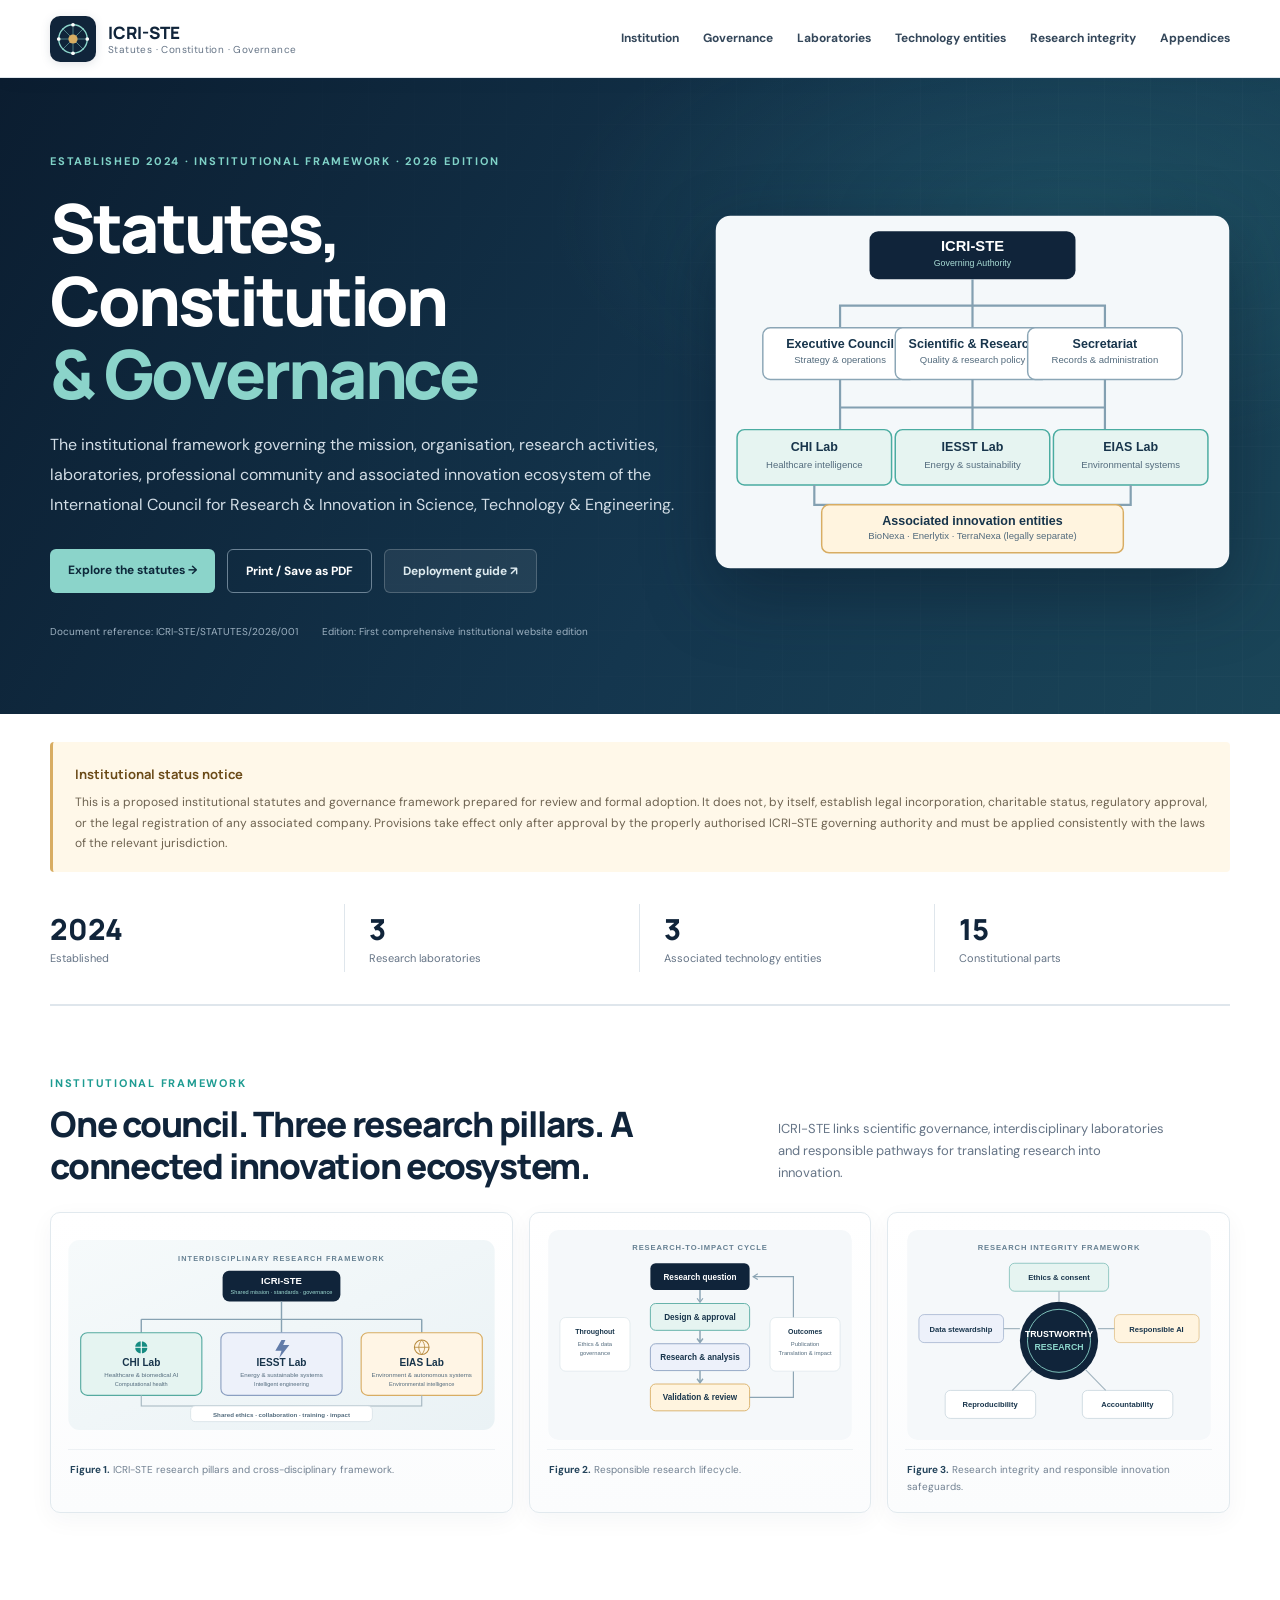
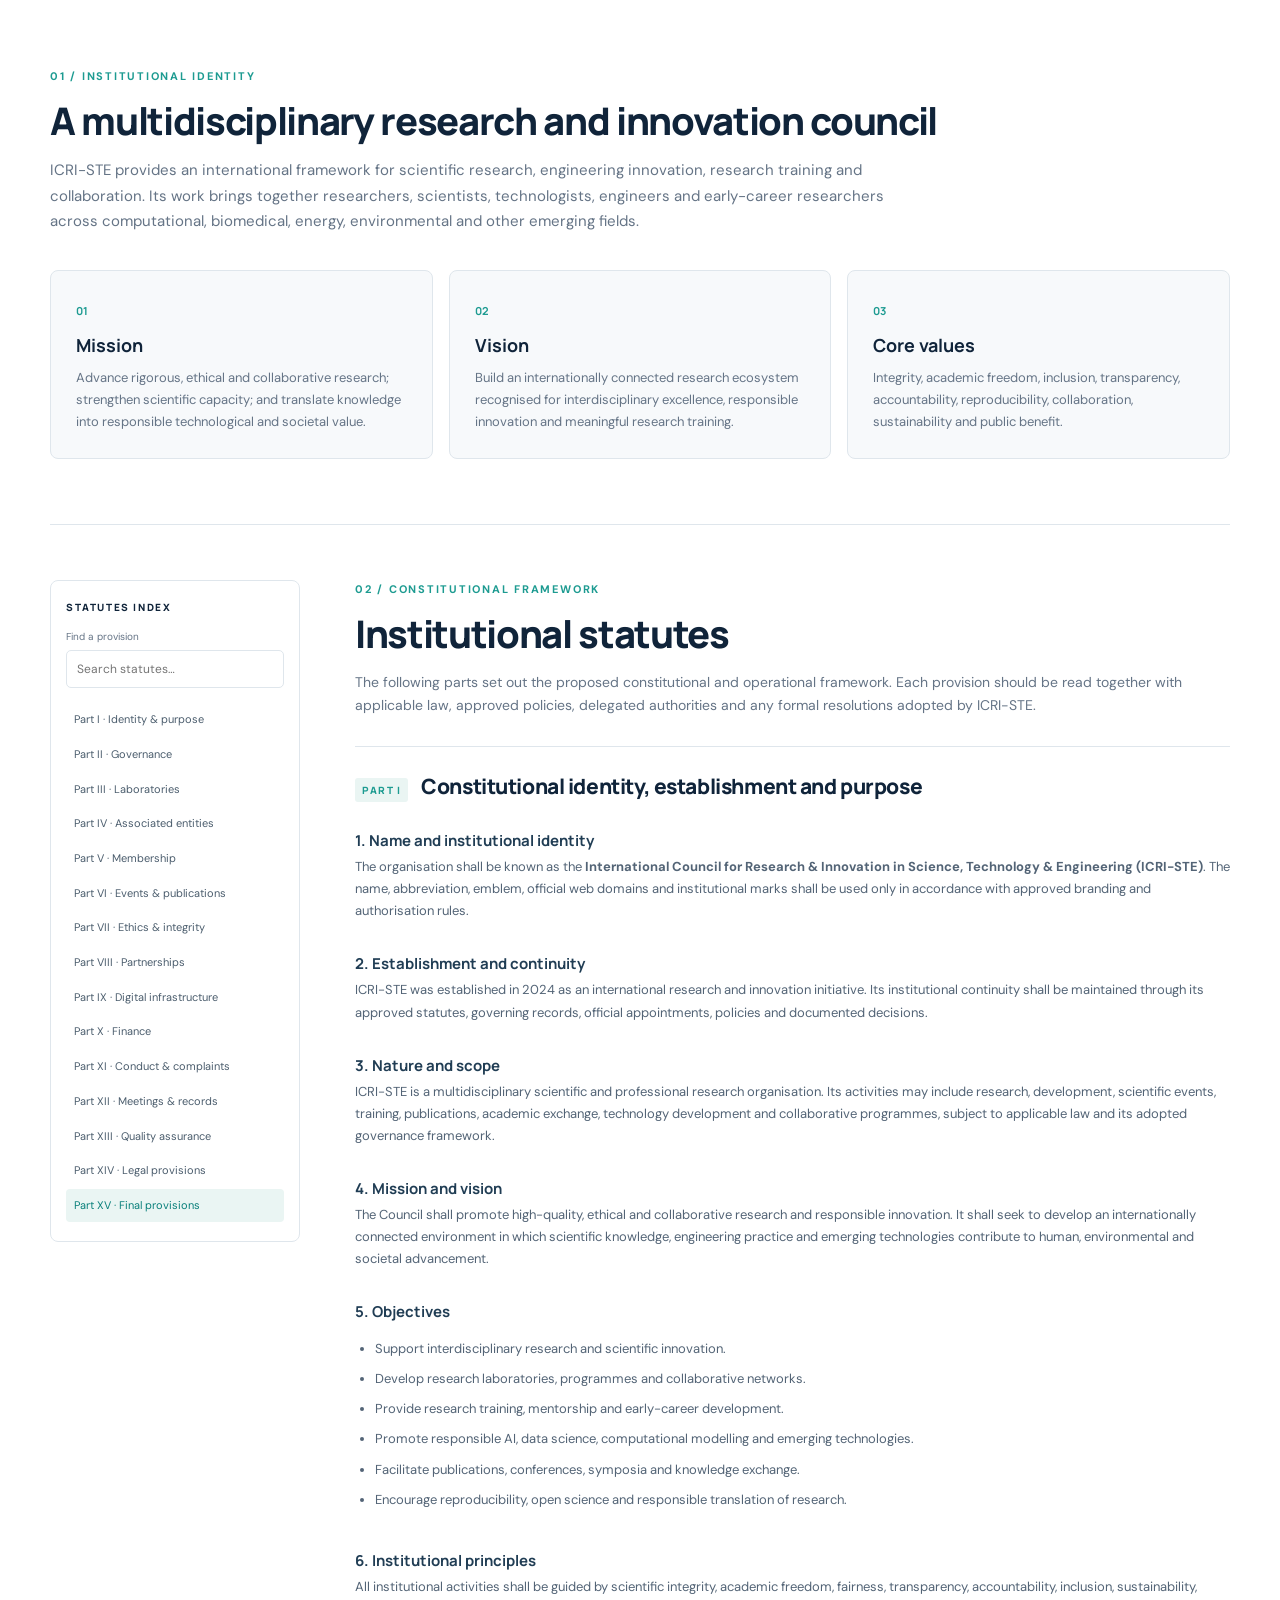
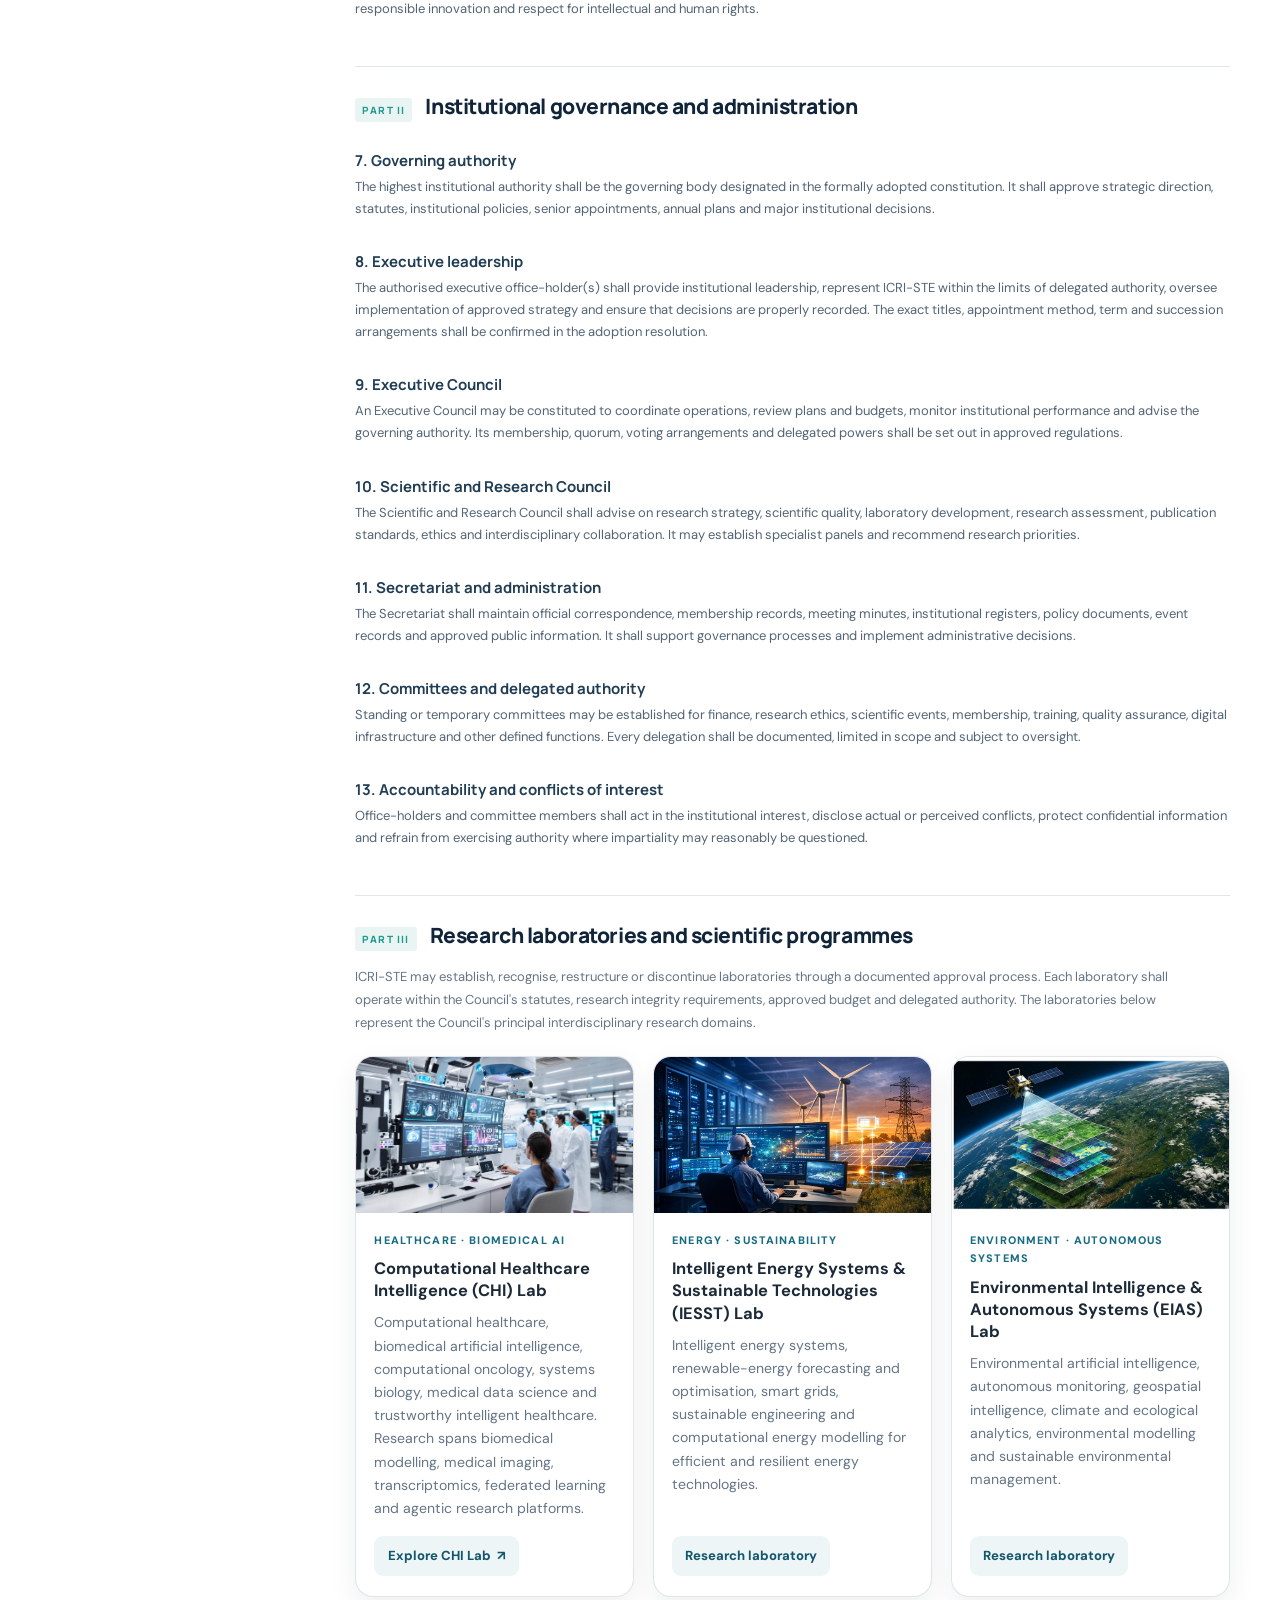
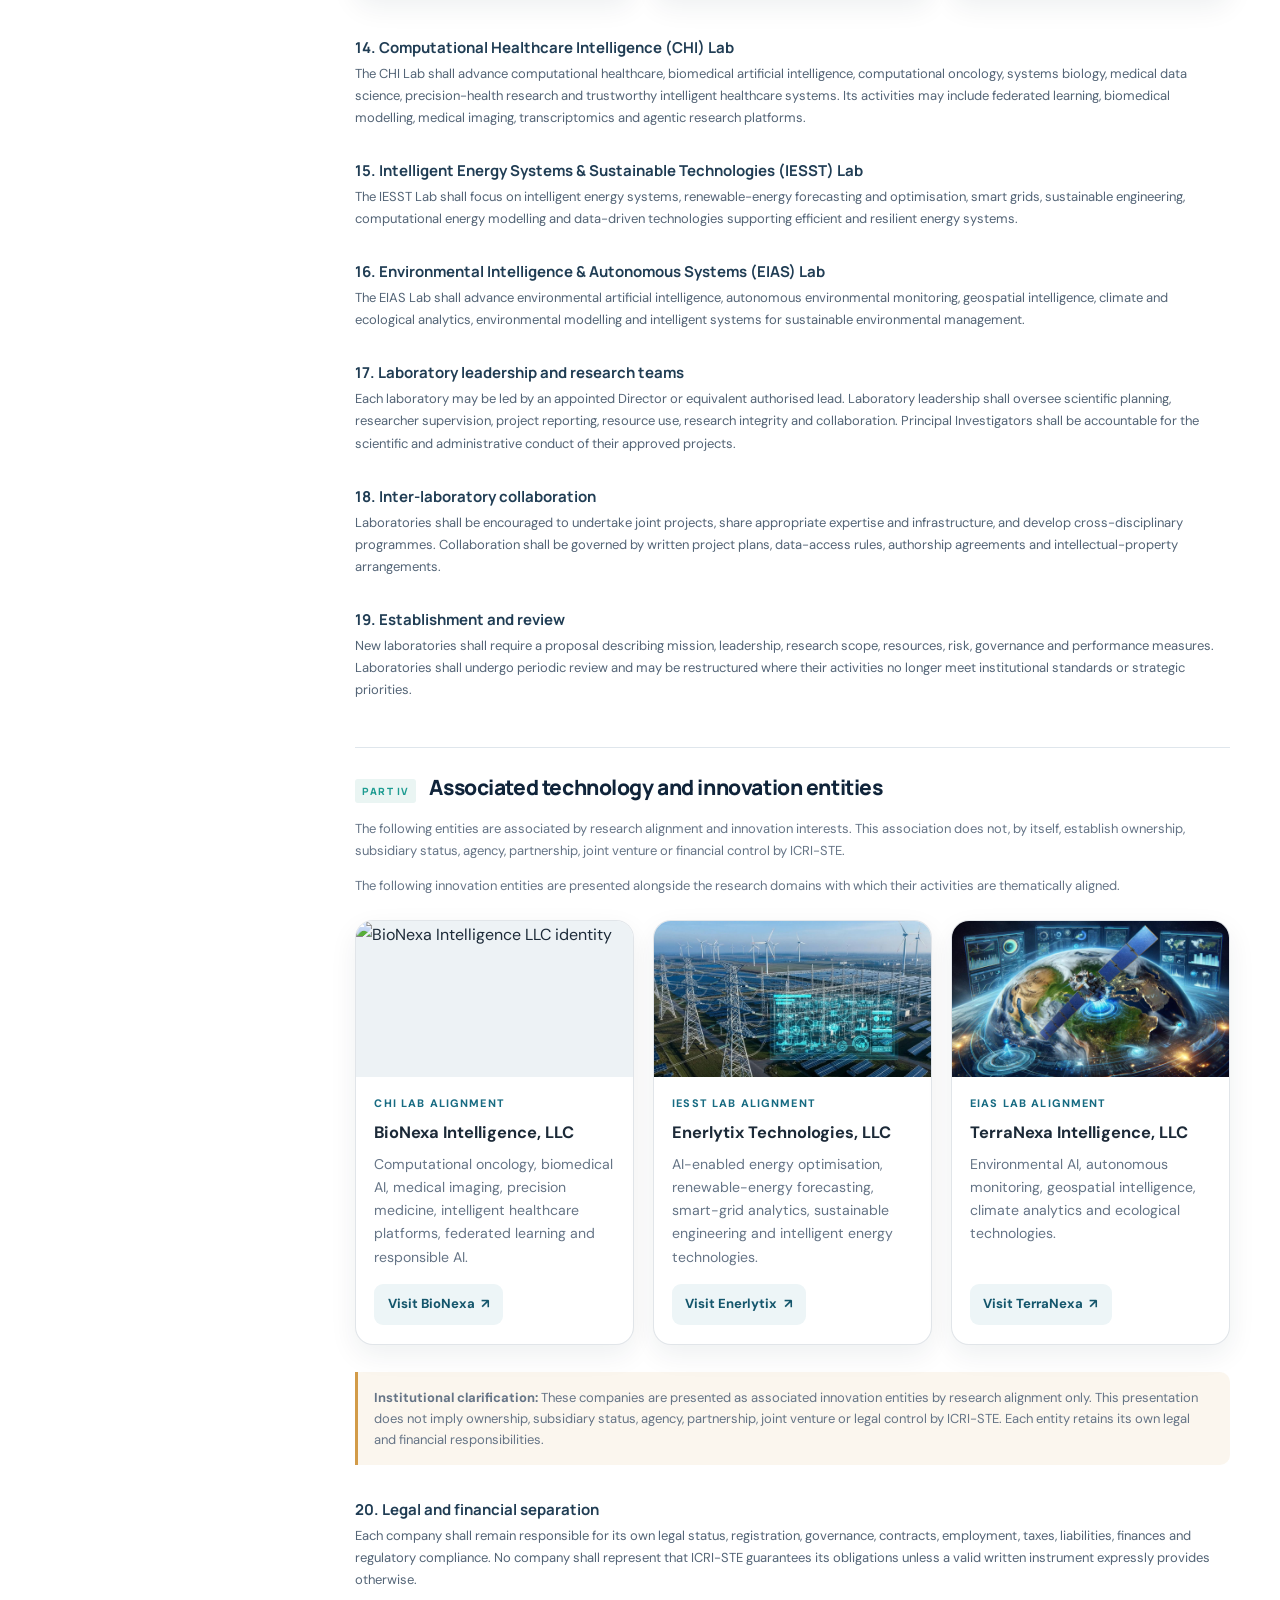
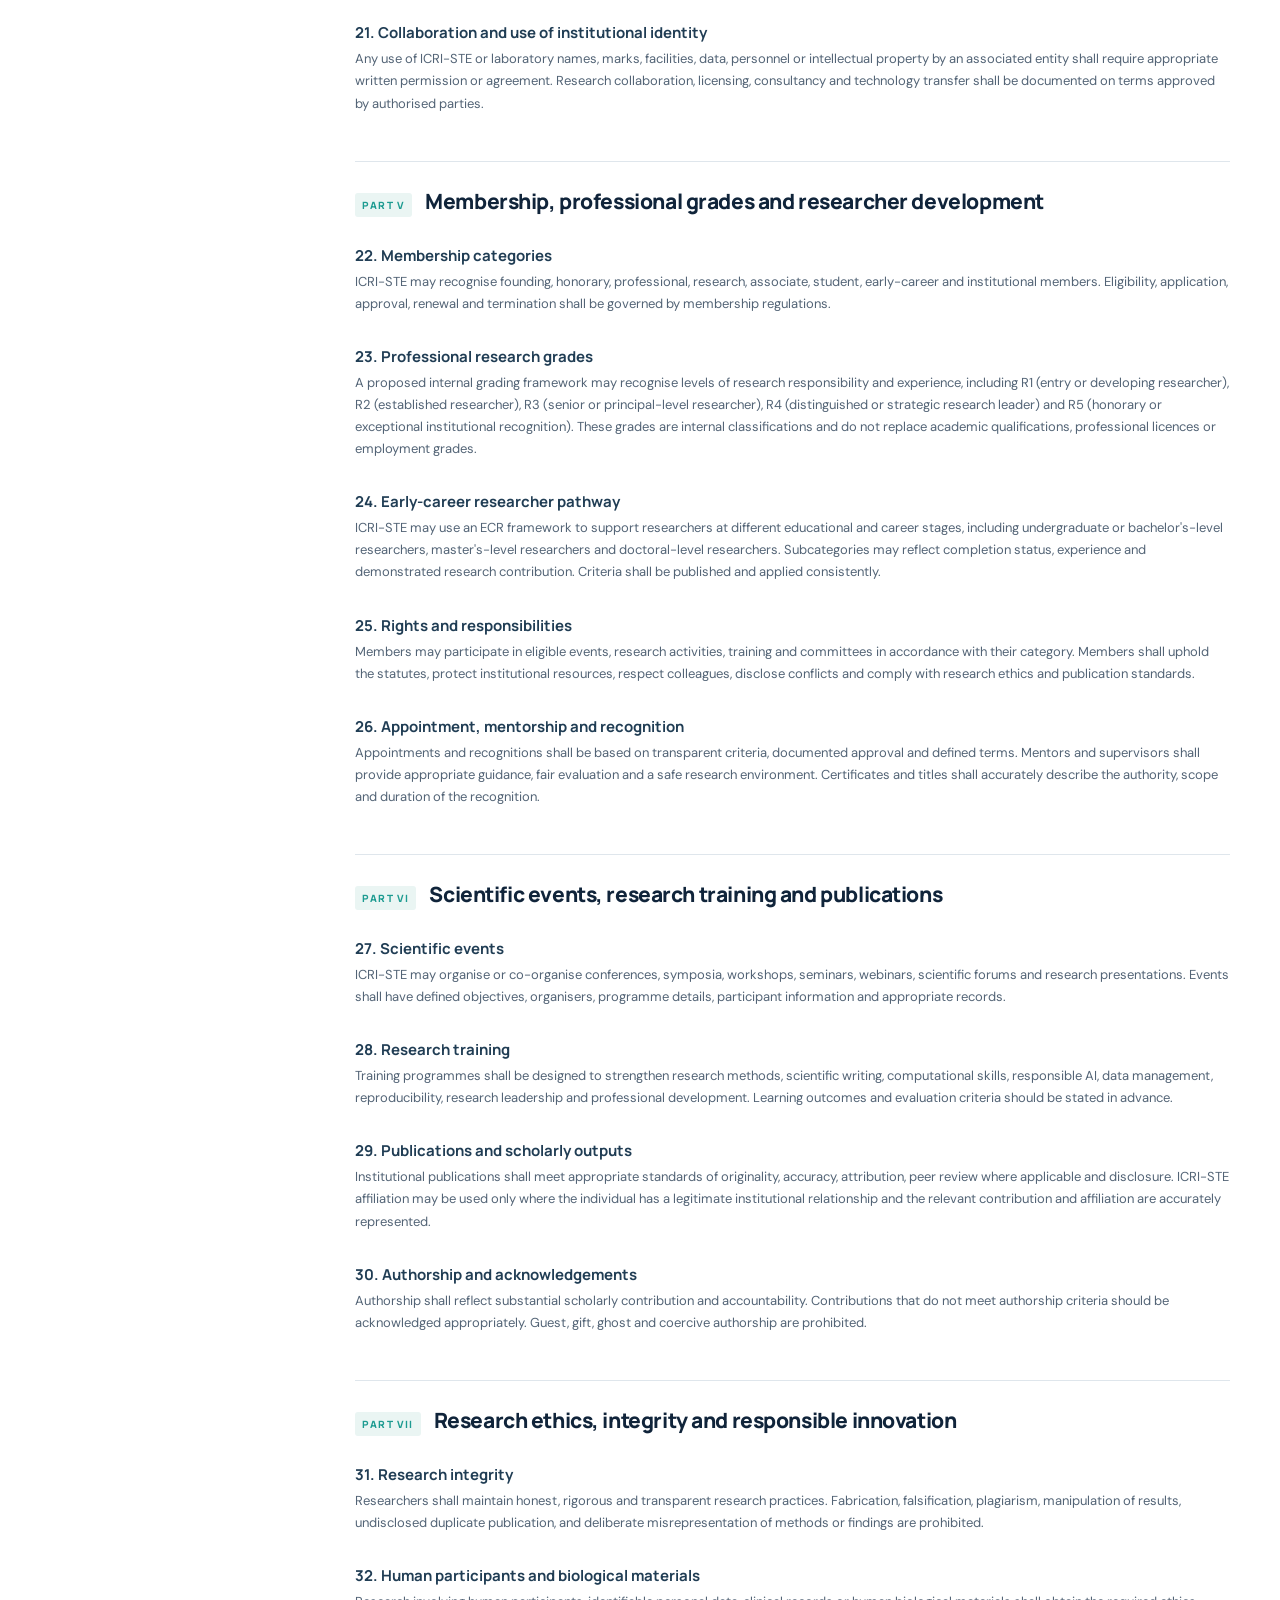
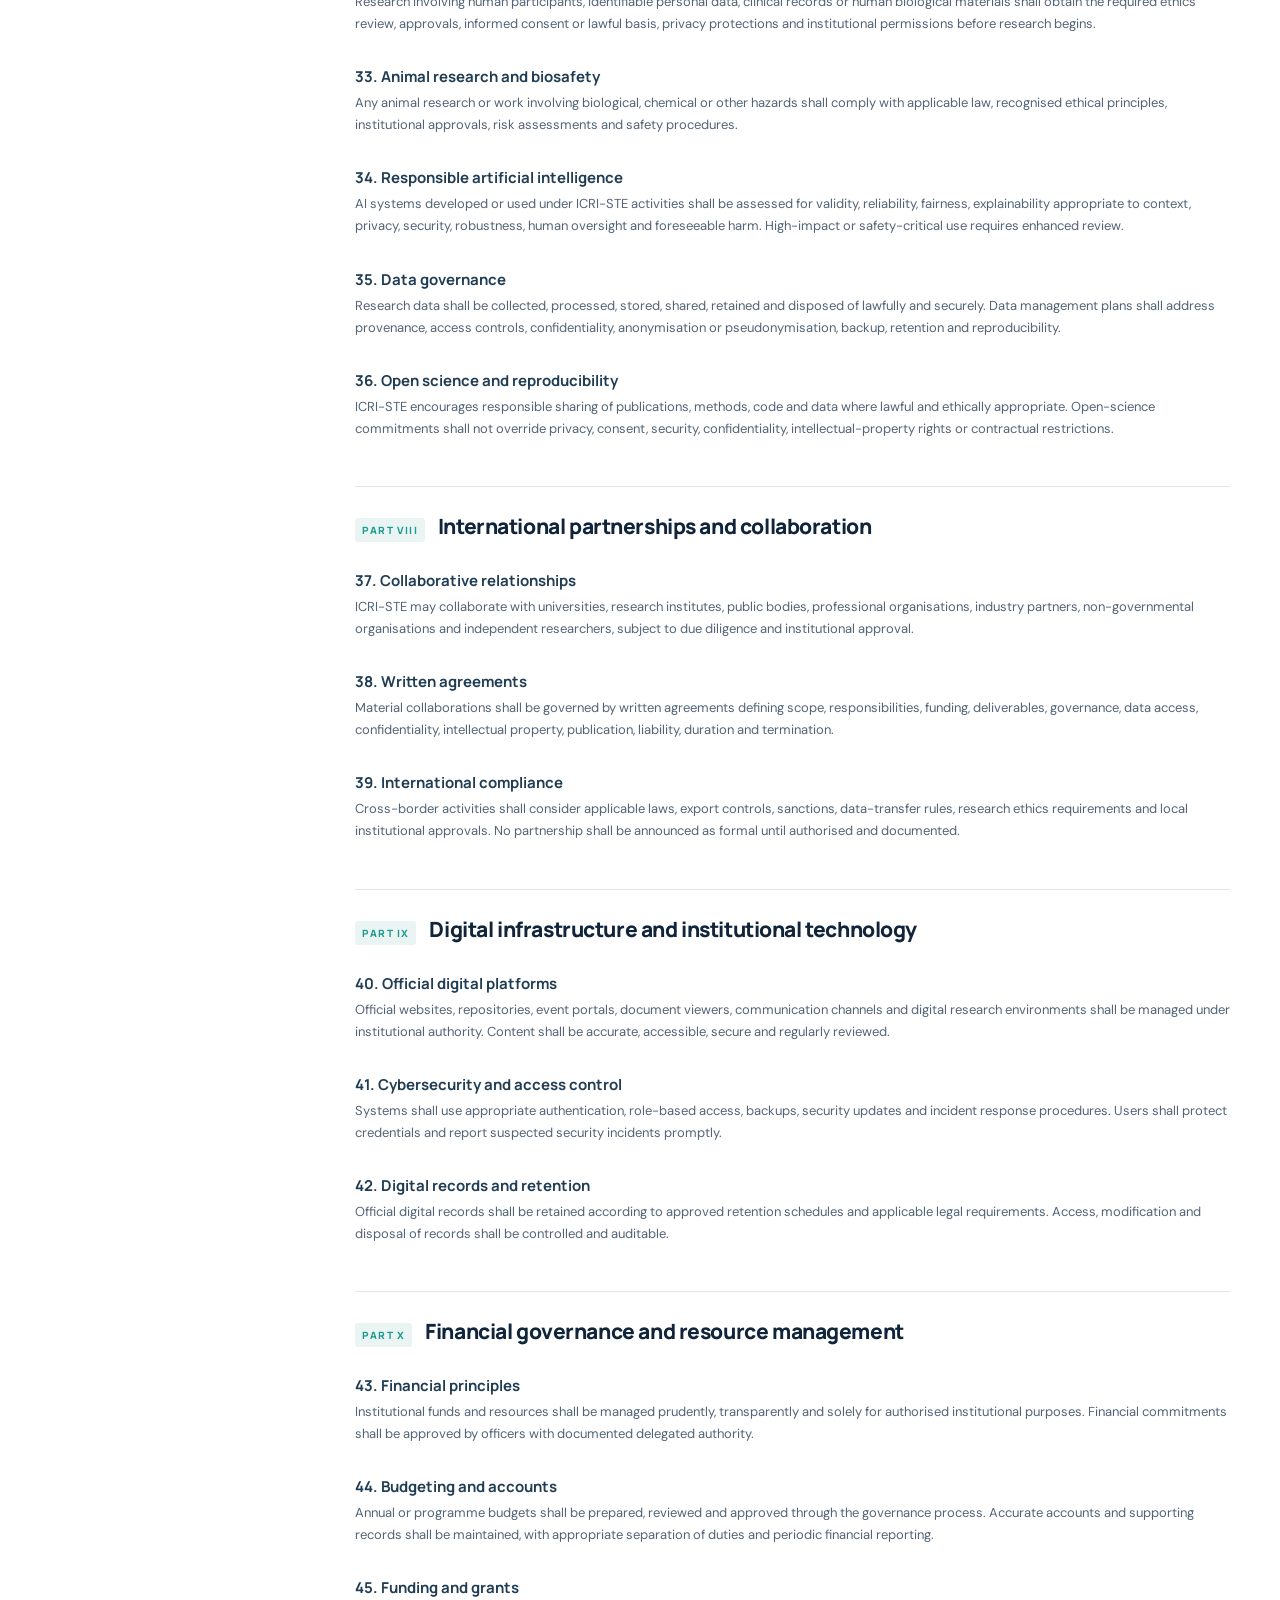
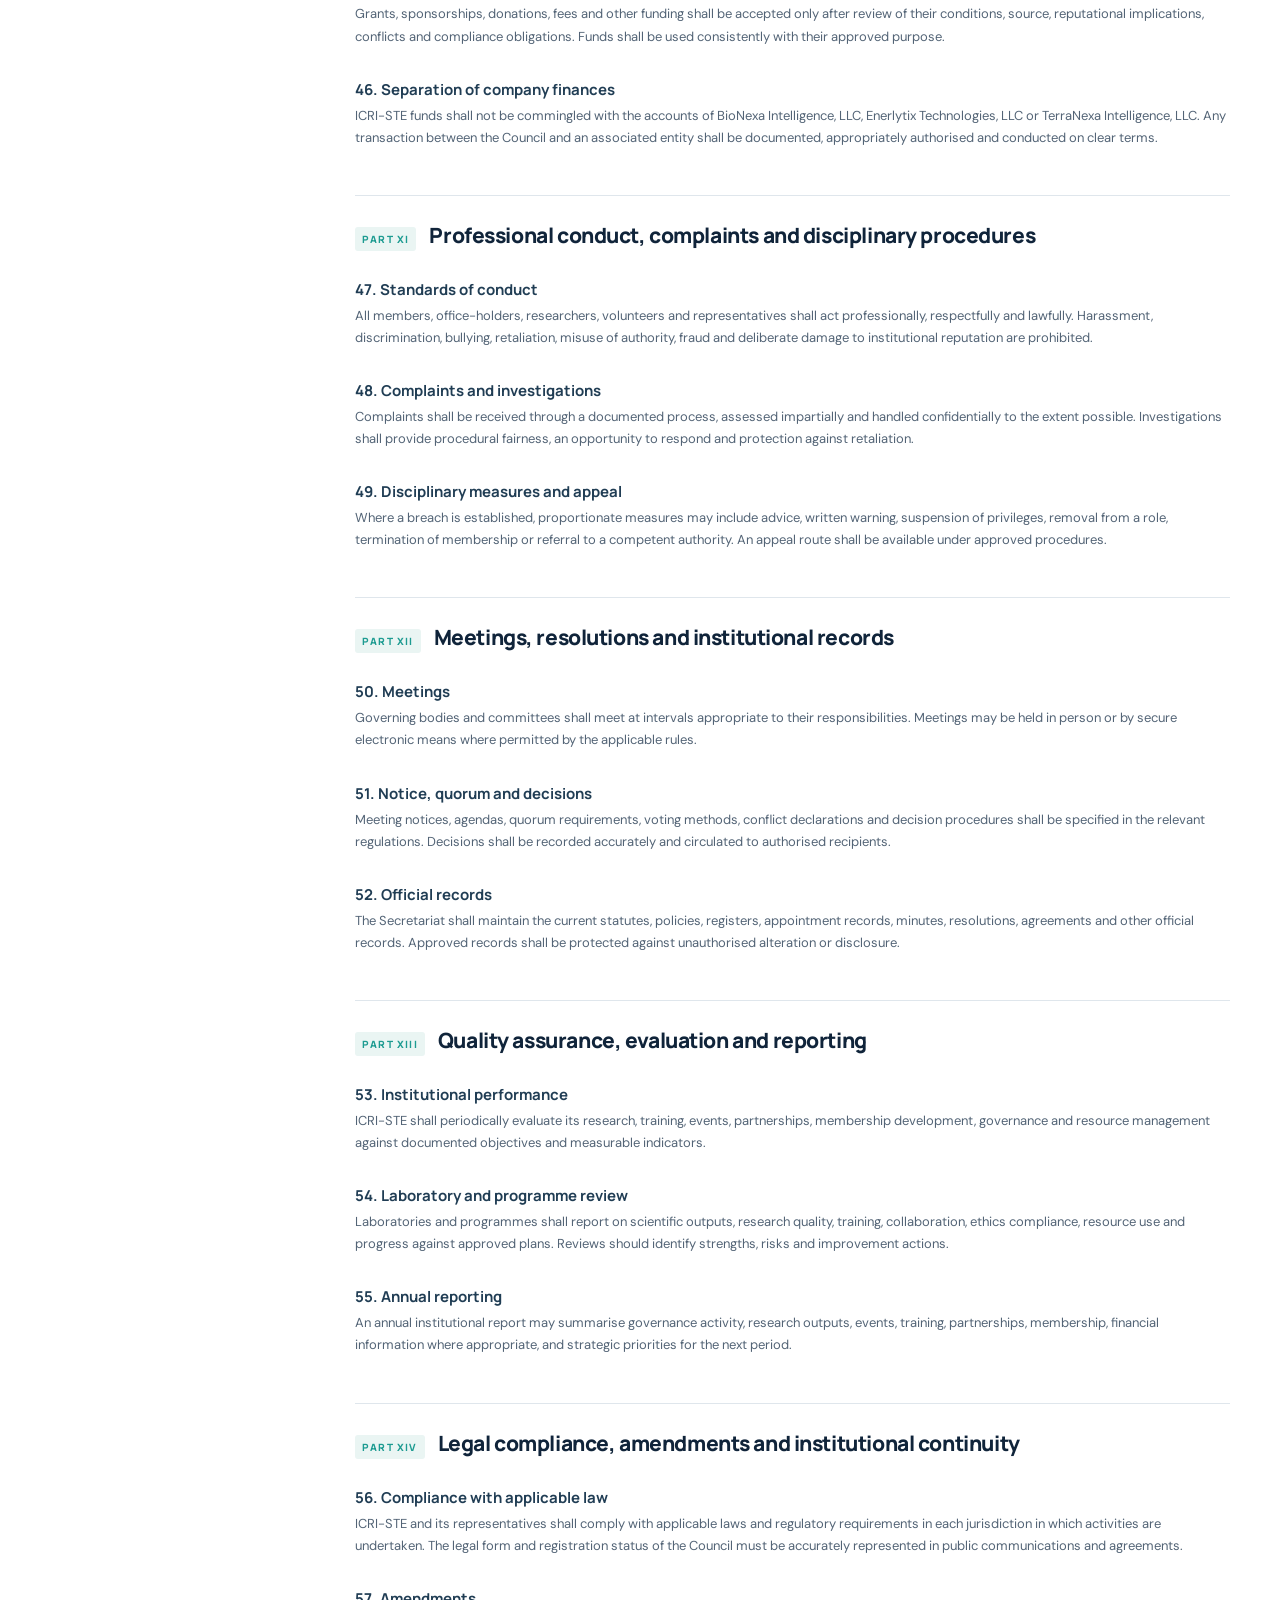
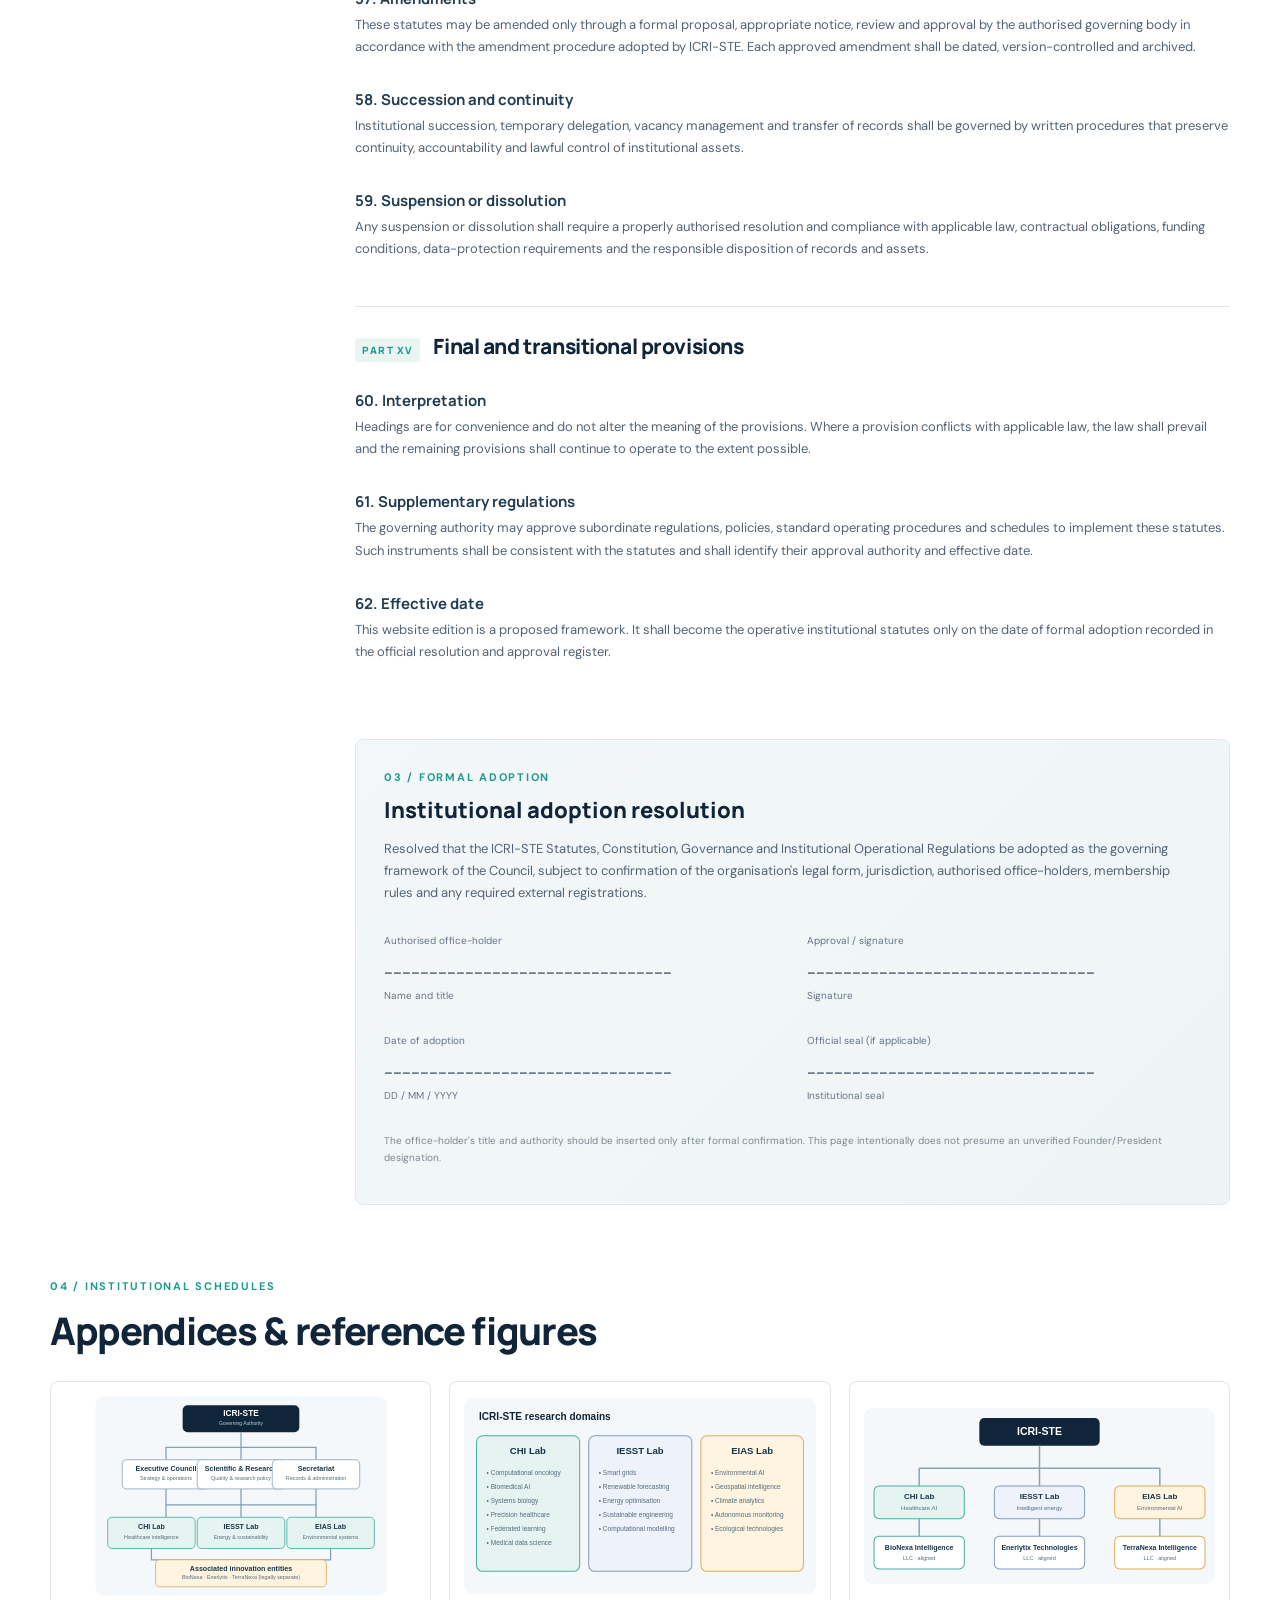
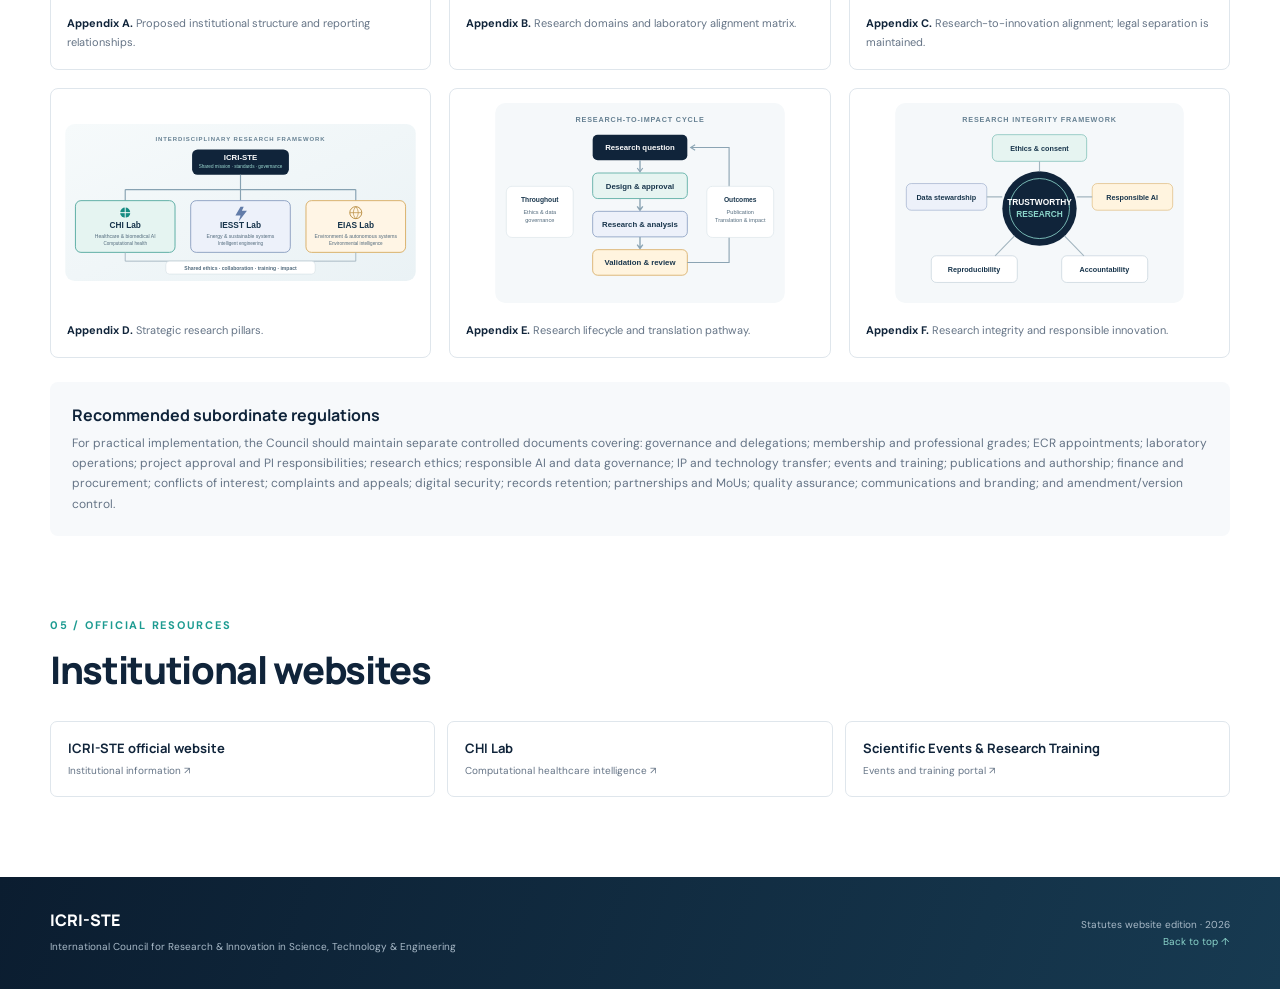
==== index.html @ 8600c796 "Update index.html" ====
<!DOCTYPE html>
<html lang="en">
<head>
<meta charset="UTF-8">
<meta name="viewport" content="width=device-width, initial-scale=1">
<meta name="description" content="Constitutional statutes, governance framework, research laboratories and institutional regulations of ICRI-STE.">
<meta name="theme-color" content="#10243a">
<meta property="og:title" content="ICRI-STE | Statutes & Governance">
<meta property="og:description" content="Institutional statutes, research governance, laboratories and responsible innovation framework.">
<meta property="og:type" content="website">
<title>ICRI-STE | Statutes & Governance</title>
<link rel="icon" href="assets/icri-mark.svg" type="image/svg+xml">
<link rel="stylesheet" href="assets/styles.css">
<style>
/* Laboratory and associated-entity image profiles */
.profile-intro{max-width:850px;color:var(--muted,#5c6b7a);line-height:1.75;margin:0 0 1.25rem}
.profile-grid{display:grid;grid-template-columns:repeat(3,minmax(0,1fr));gap:1.15rem;margin:1.35rem 0 1.7rem}
.profile-card{min-width:0;overflow:hidden;border:1px solid rgba(30,60,85,.13);border-radius:18px;background:var(--surface,#fff);box-shadow:0 10px 28px rgba(16,36,58,.07);transition:transform .22s ease,box-shadow .22s ease,border-color .22s ease;display:flex;flex-direction:column}
.profile-card:hover{transform:translateY(-4px);box-shadow:0 16px 34px rgba(16,36,58,.13);border-color:rgba(34,111,145,.35)}
.profile-image-wrap{position:relative;background:#edf2f5;aspect-ratio:16/9;overflow:hidden}
.profile-image{display:block;width:100%;height:100%;object-fit:cover;transition:transform .45s ease}
.profile-card:hover .profile-image{transform:scale(1.035)}
.profile-body{padding:1.1rem 1.15rem 1.2rem;display:flex;flex-direction:column;align-items:flex-start;flex:1}
.profile-kicker{display:inline-flex;align-items:center;gap:.4rem;font-size:.68rem;letter-spacing:.105em;text-transform:uppercase;font-weight:800;color:#176b82;margin-bottom:.55rem}
.profile-body h4{font-size:1.03rem;line-height:1.35;margin:0 0 .55rem;color:var(--ink,#10243a)}
.profile-body p{font-size:.88rem;line-height:1.65;color:var(--muted,#5c6b7a);margin:0 0 .95rem}
.profile-link{display:inline-flex;align-items:center;gap:.4rem;margin-top:auto;padding:.58rem .82rem;border-radius:9px;background:#edf5f7;color:#14566c;font-size:.82rem;font-weight:750;text-decoration:none;transition:background .2s ease,color .2s ease}
.profile-link:hover{background:#14566c;color:white}
.profile-note{margin:1rem 0 1.3rem;padding:.9rem 1rem;border-left:3px solid #d29b48;border-radius:0 10px 10px 0;background:rgba(210,155,72,.09);font-size:.84rem;line-height:1.65;color:var(--muted,#5c6b7a)}
.profile-section-label{font-size:.76rem;letter-spacing:.12em;text-transform:uppercase;font-weight:800;color:#176b82;margin:1.45rem 0 .35rem}
@media(max-width:900px){.profile-grid{grid-template-columns:repeat(2,minmax(0,1fr))}}
@media(max-width:600px){.profile-grid{grid-template-columns:1fr;gap:1rem}.profile-image-wrap{aspect-ratio:16/8.5}.profile-body{padding:1rem}}
@media(prefers-reduced-motion:reduce){.profile-card,.profile-image,.profile-link{transition:none}.profile-card:hover{transform:none}.profile-card:hover .profile-image{transform:none}}
</style>
</head>
<body>
<header class="site-header">
  <a class="brand" href="#home" aria-label="ICRI-STE home">
    <img src="assets/icri-mark.svg" alt="" width="46" height="46">
    <span><strong>ICRI-STE</strong><small>Statutes · Constitution · Governance</small></span>
  </a>
  <button class="menu-toggle" id="menuToggle" aria-label="Toggle navigation" aria-expanded="false">☰</button>
  <nav class="top-nav" id="topNav">
    <a href="#identity">Institution</a><a href="#governance">Governance</a><a href="#laboratories">Laboratories</a>
    <a href="#entities">Technology entities</a><a href="#ethics">Research integrity</a>
    <a href="#appendices">Appendices</a>
  </nav>
</header>

<main id="home">
<section class="hero">
  <div class="hero-inner">
    <div class="eyebrow">Established 2024 · Institutional framework · 2026 edition</div>
    <h1>Statutes, Constitution<br><em>&amp; Governance</em></h1>
    <p class="hero-lead">The institutional framework governing the mission, organisation, research activities, laboratories, professional community and associated innovation ecosystem of the International Council for Research &amp; Innovation in Science, Technology &amp; Engineering.</p>
    <div class="hero-actions">
      <a class="button primary" href="#statutes">Explore the statutes <span>→</span></a>
      <button class="button secondary" onclick="window.print()">Print / Save as PDF</button>
      <a class="button tertiary" href="README.md">Deployment guide <span>↗</span></a>
    </div>
    <div class="hero-meta"><span>Document reference: ICRI-STE/STATUTES/2026/001</span><span>Edition: First comprehensive institutional website edition</span></div>
  </div>
  <div class="hero-art"><img src="assets/governance-overview.svg" alt="Diagram showing ICRI-STE governance, laboratories and associated innovation entities"></div>
</section>

<section class="notice wrap">
  <strong>Institutional status notice</strong>
  <p>This is a proposed institutional statutes and governance framework prepared for review and formal adoption. It does not, by itself, establish legal incorporation, charitable status, regulatory approval, or the legal registration of any associated company. Provisions take effect only after approval by the properly authorised ICRI-STE governing authority and must be applied consistently with the laws of the relevant jurisdiction.</p>
</section>

<section class="quick-stats wrap">
  <div><b>2024</b><span>Established</span></div><div><b>3</b><span>Research laboratories</span></div>
  <div><b>3</b><span>Associated technology entities</span></div><div><b>15</b><span>Constitutional parts</span></div>
</section>


<section class="visual-dashboard wrap" aria-label="Institutional framework at a glance">
  <div class="dashboard-heading">
    <div><div class="section-kicker">Institutional framework</div><h2>One council. Three research pillars. A connected innovation ecosystem.</h2></div>
    <p>ICRI-STE links scientific governance, interdisciplinary laboratories and responsible pathways for translating research into innovation.</p>
  </div>
  <div class="visual-grid">
    <figure class="visual-card visual-wide">
      <img src="assets/strategy-pillars.svg" alt="Three research pillars connected through the ICRI-STE institutional framework">
      <figcaption><b>Figure 1.</b> ICRI-STE research pillars and cross-disciplinary framework.</figcaption>
    </figure>
    <figure class="visual-card">
      <img src="assets/research-lifecycle.svg" alt="Research lifecycle from question and design through validation, dissemination and impact">
      <figcaption><b>Figure 2.</b> Responsible research lifecycle.</figcaption>
    </figure>
    <figure class="visual-card">
      <img src="assets/integrity-framework.svg" alt="Research integrity framework covering ethics, data, AI, openness and accountability">
      <figcaption><b>Figure 3.</b> Research integrity and responsible innovation safeguards.</figcaption>
    </figure>
  </div>
</section>

<section class="intro wrap" id="identity">
  <div class="section-kicker">01 / Institutional identity</div>
  <h2>A multidisciplinary research and innovation council</h2>
  <p>ICRI-STE provides an international framework for scientific research, engineering innovation, research training and collaboration. Its work brings together researchers, scientists, technologists, engineers and early-career researchers across computational, biomedical, energy, environmental and other emerging fields.</p>
  <div class="three-cards">
    <article class="info-card"><span class="card-index">01</span><h3>Mission</h3><p>Advance rigorous, ethical and collaborative research; strengthen scientific capacity; and translate knowledge into responsible technological and societal value.</p></article>
    <article class="info-card"><span class="card-index">02</span><h3>Vision</h3><p>Build an internationally connected research ecosystem recognised for interdisciplinary excellence, responsible innovation and meaningful research training.</p></article>
    <article class="info-card"><span class="card-index">03</span><h3>Core values</h3><p>Integrity, academic freedom, inclusion, transparency, accountability, reproducibility, collaboration, sustainability and public benefit.</p></article>
  </div>
</section>

<section class="statute-layout wrap" id="statutes">
  <aside class="sidebar" id="sidebar">
    <div class="sidebar-title">STATUTES INDEX</div>
    <label class="search-label" for="searchInput">Find a provision</label>
    <input id="searchInput" type="search" placeholder="Search statutes…" autocomplete="off">
    <nav id="sectionNav">
      <a href="#part-1">Part I · Identity &amp; purpose</a>
      <a href="#part-2">Part II · Governance</a>
      <a href="#part-3">Part III · Laboratories</a>
      <a href="#part-4">Part IV · Associated entities</a>
      <a href="#part-5">Part V · Membership</a>
      <a href="#part-6">Part VI · Events &amp; publications</a>
      <a href="#part-7">Part VII · Ethics &amp; integrity</a>
      <a href="#part-8">Part VIII · Partnerships</a>
      <a href="#part-9">Part IX · Digital infrastructure</a>
      <a href="#part-10">Part X · Finance</a>
      <a href="#part-11">Part XI · Conduct &amp; complaints</a>
      <a href="#part-12">Part XII · Meetings &amp; records</a>
      <a href="#part-13">Part XIII · Quality assurance</a>
      <a href="#part-14">Part XIV · Legal provisions</a>
      <a href="#part-15">Part XV · Final provisions</a>
    </nav>
  </aside>

  <div class="statute-content">
    <div class="section-kicker">02 / Constitutional framework</div>
    <h2>Institutional statutes</h2>
    <p class="section-intro">The following parts set out the proposed constitutional and operational framework. Each provision should be read together with applicable law, approved policies, delegated authorities and any formal resolutions adopted by ICRI-STE.</p>
    <div class="search-status" id="searchStatus" aria-live="polite"></div>

    <article class="part" id="part-1" data-search="identity establishment name status mission vision objectives values powers">
      <div class="part-head"><span>PART I</span><h3>Constitutional identity, establishment and purpose</h3></div>
      <div class="clause"><h4>1. Name and institutional identity</h4><p>The organisation shall be known as the <strong>International Council for Research &amp; Innovation in Science, Technology &amp; Engineering (ICRI-STE)</strong>. The name, abbreviation, emblem, official web domains and institutional marks shall be used only in accordance with approved branding and authorisation rules.</p></div>
      <div class="clause"><h4>2. Establishment and continuity</h4><p>ICRI-STE was established in 2024 as an international research and innovation initiative. Its institutional continuity shall be maintained through its approved statutes, governing records, official appointments, policies and documented decisions.</p></div>
      <div class="clause"><h4>3. Nature and scope</h4><p>ICRI-STE is a multidisciplinary scientific and professional research organisation. Its activities may include research, development, scientific events, training, publications, academic exchange, technology development and collaborative programmes, subject to applicable law and its adopted governance framework.</p></div>
      <div class="clause"><h4>4. Mission and vision</h4><p>The Council shall promote high-quality, ethical and collaborative research and responsible innovation. It shall seek to develop an internationally connected environment in which scientific knowledge, engineering practice and emerging technologies contribute to human, environmental and societal advancement.</p></div>
      <div class="clause"><h4>5. Objectives</h4><ul><li>Support interdisciplinary research and scientific innovation.</li><li>Develop research laboratories, programmes and collaborative networks.</li><li>Provide research training, mentorship and early-career development.</li><li>Promote responsible AI, data science, computational modelling and emerging technologies.</li><li>Facilitate publications, conferences, symposia and knowledge exchange.</li><li>Encourage reproducibility, open science and responsible translation of research.</li></ul></div>
      <div class="clause"><h4>6. Institutional principles</h4><p>All institutional activities shall be guided by scientific integrity, academic freedom, fairness, transparency, accountability, inclusion, sustainability, responsible innovation and respect for intellectual and human rights.</p></div>
    </article>

    <article class="part" id="part-2" data-search="governance executive council president director secretariat scientific research council committees authority delegation">
      <div class="part-head"><span>PART II</span><h3>Institutional governance and administration</h3></div>
      <div class="clause"><h4>7. Governing authority</h4><p>The highest institutional authority shall be the governing body designated in the formally adopted constitution. It shall approve strategic direction, statutes, institutional policies, senior appointments, annual plans and major institutional decisions.</p></div>
      <div class="clause"><h4>8. Executive leadership</h4><p>The authorised executive office-holder(s) shall provide institutional leadership, represent ICRI-STE within the limits of delegated authority, oversee implementation of approved strategy and ensure that decisions are properly recorded. The exact titles, appointment method, term and succession arrangements shall be confirmed in the adoption resolution.</p></div>
      <div class="clause"><h4>9. Executive Council</h4><p>An Executive Council may be constituted to coordinate operations, review plans and budgets, monitor institutional performance and advise the governing authority. Its membership, quorum, voting arrangements and delegated powers shall be set out in approved regulations.</p></div>
      <div class="clause"><h4>10. Scientific and Research Council</h4><p>The Scientific and Research Council shall advise on research strategy, scientific quality, laboratory development, research assessment, publication standards, ethics and interdisciplinary collaboration. It may establish specialist panels and recommend research priorities.</p></div>
      <div class="clause"><h4>11. Secretariat and administration</h4><p>The Secretariat shall maintain official correspondence, membership records, meeting minutes, institutional registers, policy documents, event records and approved public information. It shall support governance processes and implement administrative decisions.</p></div>
      <div class="clause"><h4>12. Committees and delegated authority</h4><p>Standing or temporary committees may be established for finance, research ethics, scientific events, membership, training, quality assurance, digital infrastructure and other defined functions. Every delegation shall be documented, limited in scope and subject to oversight.</p></div>
      <div class="clause"><h4>13. Accountability and conflicts of interest</h4><p>Office-holders and committee members shall act in the institutional interest, disclose actual or perceived conflicts, protect confidential information and refrain from exercising authority where impartiality may reasonably be questioned.</p></div>
    </article>

    <article class="part" id="part-3" data-search="laboratories CHI IESST EIAS lab director principal investigator research groups">
      <span id="laboratories" class="section-anchor" aria-hidden="true"></span>
      <div class="part-head"><span>PART III</span><h3>Research laboratories and scientific programmes</h3></div>
      <p class="profile-intro">ICRI-STE may establish, recognise, restructure or discontinue laboratories through a documented approval process. Each laboratory shall operate within the Council's statutes, research integrity requirements, approved budget and delegated authority. The laboratories below represent the Council's principal interdisciplinary research domains.</p>
      <div class="profile-grid" aria-label="ICRI-STE research laboratories">
        <article class="profile-card">
          <div class="profile-image-wrap"><img class="profile-image" src="assets/Computational_Healthcare_Intelligence_(CHI)_Lab.jpeg" alt="Computational Healthcare Intelligence CHI Lab" loading="lazy"></div>
          <div class="profile-body"><span class="profile-kicker">Healthcare · Biomedical AI</span><h4>Computational Healthcare Intelligence (CHI) Lab</h4><p>Computational healthcare, biomedical artificial intelligence, computational oncology, systems biology, medical data science and trustworthy intelligent healthcare. Research spans biomedical modelling, medical imaging, transcriptomics, federated learning and agentic research platforms.</p><a class="profile-link" href="https://icriste.com/computational-healthcare-intelligence-lab-chi-lab/" target="_blank" rel="noopener">Explore CHI Lab <span aria-hidden="true">↗</span></a></div>
        </article>
        <article class="profile-card">
          <div class="profile-image-wrap"><img class="profile-image" src="assets/Intelligent_Energy_Systems_&_Sustainable_Technologies_(IESST)_Lab.jpeg" alt="Intelligent Energy Systems and Sustainable Technologies IESST Lab" loading="lazy"></div>
          <div class="profile-body"><span class="profile-kicker">Energy · Sustainability</span><h4>Intelligent Energy Systems &amp; Sustainable Technologies (IESST) Lab</h4><p>Intelligent energy systems, renewable-energy forecasting and optimisation, smart grids, sustainable engineering and computational energy modelling for efficient and resilient energy technologies.</p><span class="profile-link" aria-label="IESST Lab profile">Research laboratory</span></div>
        </article>
        <article class="profile-card">
          <div class="profile-image-wrap"><img class="profile-image" src="assets/Environmental_Intelligence_&_Autonomous_Systems_(EIAS)_Lab.jpeg" alt="Environmental Intelligence and Autonomous Systems EIAS Lab" loading="lazy"></div>
          <div class="profile-body"><span class="profile-kicker">Environment · Autonomous systems</span><h4>Environmental Intelligence &amp; Autonomous Systems (EIAS) Lab</h4><p>Environmental artificial intelligence, autonomous monitoring, geospatial intelligence, climate and ecological analytics, environmental modelling and sustainable environmental management.</p><span class="profile-link" aria-label="EIAS Lab profile">Research laboratory</span></div>
        </article>
      </div>
      <div class="clause"><h4>14. Computational Healthcare Intelligence (CHI) Lab</h4><p>The CHI Lab shall advance computational healthcare, biomedical artificial intelligence, computational oncology, systems biology, medical data science, precision-health research and trustworthy intelligent healthcare systems. Its activities may include federated learning, biomedical modelling, medical imaging, transcriptomics and agentic research platforms.</p></div>
      <div class="clause"><h4>15. Intelligent Energy Systems &amp; Sustainable Technologies (IESST) Lab</h4><p>The IESST Lab shall focus on intelligent energy systems, renewable-energy forecasting and optimisation, smart grids, sustainable engineering, computational energy modelling and data-driven technologies supporting efficient and resilient energy systems.</p></div>
      <div class="clause"><h4>16. Environmental Intelligence &amp; Autonomous Systems (EIAS) Lab</h4><p>The EIAS Lab shall advance environmental artificial intelligence, autonomous environmental monitoring, geospatial intelligence, climate and ecological analytics, environmental modelling and intelligent systems for sustainable environmental management.</p></div>
      <div class="clause"><h4>17. Laboratory leadership and research teams</h4><p>Each laboratory may be led by an appointed Director or equivalent authorised lead. Laboratory leadership shall oversee scientific planning, researcher supervision, project reporting, resource use, research integrity and collaboration. Principal Investigators shall be accountable for the scientific and administrative conduct of their approved projects.</p></div>
      <div class="clause"><h4>18. Inter-laboratory collaboration</h4><p>Laboratories shall be encouraged to undertake joint projects, share appropriate expertise and infrastructure, and develop cross-disciplinary programmes. Collaboration shall be governed by written project plans, data-access rules, authorship agreements and intellectual-property arrangements.</p></div>
      <div class="clause"><h4>19. Establishment and review</h4><p>New laboratories shall require a proposal describing mission, leadership, research scope, resources, risk, governance and performance measures. Laboratories shall undergo periodic review and may be restructured where their activities no longer meet institutional standards or strategic priorities.</p></div>
    </article>

    <article class="part" id="part-4" data-search="companies LLC BioNexa Enerlytix TerraNexa legal separation subsidiaries liability">
      <div class="part-head"><span>PART IV</span><h3>Associated technology and innovation entities</h3></div>
      <p>The following entities are associated by research alignment and innovation interests. This association does not, by itself, establish ownership, subsidiary status, agency, partnership, joint venture or financial control by ICRI-STE.</p>
      <span id="entities" class="section-anchor" aria-hidden="true"></span>
      <p class="profile-intro">The following innovation entities are presented alongside the research domains with which their activities are thematically aligned.</p>
      <div class="profile-grid" aria-label="Associated technology and innovation entities">
        <article class="profile-card">
          <div class="profile-image-wrap"><img class="profile-image" src="assets/BioNexa_Intelligence%20LLC.jpeg" alt="BioNexa Intelligence LLC identity" loading="lazy"></div>
          <div class="profile-body"><span class="profile-kicker">CHI Lab alignment</span><h4>BioNexa Intelligence, LLC</h4><p>Computational oncology, biomedical AI, medical imaging, precision medicine, intelligent healthcare platforms, federated learning and responsible AI.</p><a class="profile-link" href="https://didarmurad2019.github.io/BioNexa-Intelligence-LLC.github.io/" target="_blank" rel="noopener">Visit BioNexa <span aria-hidden="true">↗</span></a></div>
        </article>
        <article class="profile-card">
          <div class="profile-image-wrap"><img class="profile-image" src="assets/Enerlytix_Technologies_LLC.jpeg" alt="Enerlytix Technologies LLC identity" loading="lazy"></div>
          <div class="profile-body"><span class="profile-kicker">IESST Lab alignment</span><h4>Enerlytix Technologies, LLC</h4><p>AI-enabled energy optimisation, renewable-energy forecasting, smart-grid analytics, sustainable engineering and intelligent energy technologies.</p><a class="profile-link" href="https://didarmurad2019.github.io/Enerlytix-Technologies-LLC.github.io/" target="_blank" rel="noopener">Visit Enerlytix <span aria-hidden="true">↗</span></a></div>
        </article>
        <article class="profile-card">
          <div class="profile-image-wrap"><img class="profile-image" src="assets/TerraNexa_Intelligence_LLC.jpeg" alt="TerraNexa Intelligence LLC identity" loading="lazy"></div>
          <div class="profile-body"><span class="profile-kicker">EIAS Lab alignment</span><h4>TerraNexa Intelligence, LLC</h4><p>Environmental AI, autonomous monitoring, geospatial intelligence, climate analytics and ecological technologies.</p><a class="profile-link" href="https://didarmurad2019.github.io/TerraNexa-Intelligence-LLC.github.io/" target="_blank" rel="noopener">Visit TerraNexa <span aria-hidden="true">↗</span></a></div>
        </article>
      </div>
      <p class="profile-note"><strong>Institutional clarification:</strong> These companies are presented as associated innovation entities by research alignment only. This presentation does not imply ownership, subsidiary status, agency, partnership, joint venture or legal control by ICRI-STE. Each entity retains its own legal and financial responsibilities.</p>
      <div class="clause"><h4>20. Legal and financial separation</h4><p>Each company shall remain responsible for its own legal status, registration, governance, contracts, employment, taxes, liabilities, finances and regulatory compliance. No company shall represent that ICRI-STE guarantees its obligations unless a valid written instrument expressly provides otherwise.</p></div>
      <div class="clause"><h4>21. Collaboration and use of institutional identity</h4><p>Any use of ICRI-STE or laboratory names, marks, facilities, data, personnel or intellectual property by an associated entity shall require appropriate written permission or agreement. Research collaboration, licensing, consultancy and technology transfer shall be documented on terms approved by authorised parties.</p></div>
    </article>

    <article class="part" id="part-5" data-search="membership categories professional grades R1 R2 R3 R4 R5 ECR1 ECR2 ECR3 appointment rights responsibilities">
      <div class="part-head"><span>PART V</span><h3>Membership, professional grades and researcher development</h3></div>
      <div class="clause"><h4>22. Membership categories</h4><p>ICRI-STE may recognise founding, honorary, professional, research, associate, student, early-career and institutional members. Eligibility, application, approval, renewal and termination shall be governed by membership regulations.</p></div>
      <div class="clause"><h4>23. Professional research grades</h4><p>A proposed internal grading framework may recognise levels of research responsibility and experience, including R1 (entry or developing researcher), R2 (established researcher), R3 (senior or principal-level researcher), R4 (distinguished or strategic research leader) and R5 (honorary or exceptional institutional recognition). These grades are internal classifications and do not replace academic qualifications, professional licences or employment grades.</p></div>
      <div class="clause"><h4>24. Early-career researcher pathway</h4><p>ICRI-STE may use an ECR framework to support researchers at different educational and career stages, including undergraduate or bachelor's-level researchers, master's-level researchers and doctoral-level researchers. Subcategories may reflect completion status, experience and demonstrated research contribution. Criteria shall be published and applied consistently.</p></div>
      <div class="clause"><h4>25. Rights and responsibilities</h4><p>Members may participate in eligible events, research activities, training and committees in accordance with their category. Members shall uphold the statutes, protect institutional resources, respect colleagues, disclose conflicts and comply with research ethics and publication standards.</p></div>
      <div class="clause"><h4>26. Appointment, mentorship and recognition</h4><p>Appointments and recognitions shall be based on transparent criteria, documented approval and defined terms. Mentors and supervisors shall provide appropriate guidance, fair evaluation and a safe research environment. Certificates and titles shall accurately describe the authority, scope and duration of the recognition.</p></div>
    </article>

    <article class="part" id="part-6" data-search="events training conferences symposium publications authorship editorial">
      <div class="part-head"><span>PART VI</span><h3>Scientific events, research training and publications</h3></div>
      <div class="clause"><h4>27. Scientific events</h4><p>ICRI-STE may organise or co-organise conferences, symposia, workshops, seminars, webinars, scientific forums and research presentations. Events shall have defined objectives, organisers, programme details, participant information and appropriate records.</p></div>
      <div class="clause"><h4>28. Research training</h4><p>Training programmes shall be designed to strengthen research methods, scientific writing, computational skills, responsible AI, data management, reproducibility, research leadership and professional development. Learning outcomes and evaluation criteria should be stated in advance.</p></div>
      <div class="clause"><h4>29. Publications and scholarly outputs</h4><p>Institutional publications shall meet appropriate standards of originality, accuracy, attribution, peer review where applicable and disclosure. ICRI-STE affiliation may be used only where the individual has a legitimate institutional relationship and the relevant contribution and affiliation are accurately represented.</p></div>
      <div class="clause"><h4>30. Authorship and acknowledgements</h4><p>Authorship shall reflect substantial scholarly contribution and accountability. Contributions that do not meet authorship criteria should be acknowledged appropriately. Guest, gift, ghost and coercive authorship are prohibited.</p></div>
    </article>

    <article class="part" id="part-7" data-search="ethics research integrity human participants animals AI data privacy security consent">
      <div class="part-head"><span>PART VII</span><h3>Research ethics, integrity and responsible innovation</h3></div>
      <div class="clause"><h4>31. Research integrity</h4><p>Researchers shall maintain honest, rigorous and transparent research practices. Fabrication, falsification, plagiarism, manipulation of results, undisclosed duplicate publication, and deliberate misrepresentation of methods or findings are prohibited.</p></div>
      <div class="clause"><h4>32. Human participants and biological materials</h4><p>Research involving human participants, identifiable personal data, clinical records or human biological materials shall obtain the required ethics review, approvals, informed consent or lawful basis, privacy protections and institutional permissions before research begins.</p></div>
      <div class="clause"><h4>33. Animal research and biosafety</h4><p>Any animal research or work involving biological, chemical or other hazards shall comply with applicable law, recognised ethical principles, institutional approvals, risk assessments and safety procedures.</p></div>
      <div class="clause"><h4>34. Responsible artificial intelligence</h4><p>AI systems developed or used under ICRI-STE activities shall be assessed for validity, reliability, fairness, explainability appropriate to context, privacy, security, robustness, human oversight and foreseeable harm. High-impact or safety-critical use requires enhanced review.</p></div>
      <div class="clause"><h4>35. Data governance</h4><p>Research data shall be collected, processed, stored, shared, retained and disposed of lawfully and securely. Data management plans shall address provenance, access controls, confidentiality, anonymisation or pseudonymisation, backup, retention and reproducibility.</p></div>
      <div class="clause"><h4>36. Open science and reproducibility</h4><p>ICRI-STE encourages responsible sharing of publications, methods, code and data where lawful and ethically appropriate. Open-science commitments shall not override privacy, consent, security, confidentiality, intellectual-property rights or contractual restrictions.</p></div>
    </article>

    <article class="part" id="part-8" data-search="international partnerships agreements collaboration universities organisations MoU">
      <div class="part-head"><span>PART VIII</span><h3>International partnerships and collaboration</h3></div>
      <div class="clause"><h4>37. Collaborative relationships</h4><p>ICRI-STE may collaborate with universities, research institutes, public bodies, professional organisations, industry partners, non-governmental organisations and independent researchers, subject to due diligence and institutional approval.</p></div>
      <div class="clause"><h4>38. Written agreements</h4><p>Material collaborations shall be governed by written agreements defining scope, responsibilities, funding, deliverables, governance, data access, confidentiality, intellectual property, publication, liability, duration and termination.</p></div>
      <div class="clause"><h4>39. International compliance</h4><p>Cross-border activities shall consider applicable laws, export controls, sanctions, data-transfer rules, research ethics requirements and local institutional approvals. No partnership shall be announced as formal until authorised and documented.</p></div>
    </article>

    <article class="part" id="part-9" data-search="digital infrastructure website cybersecurity records repository systems">
      <div class="part-head"><span>PART IX</span><h3>Digital infrastructure and institutional technology</h3></div>
      <div class="clause"><h4>40. Official digital platforms</h4><p>Official websites, repositories, event portals, document viewers, communication channels and digital research environments shall be managed under institutional authority. Content shall be accurate, accessible, secure and regularly reviewed.</p></div>
      <div class="clause"><h4>41. Cybersecurity and access control</h4><p>Systems shall use appropriate authentication, role-based access, backups, security updates and incident response procedures. Users shall protect credentials and report suspected security incidents promptly.</p></div>
      <div class="clause"><h4>42. Digital records and retention</h4><p>Official digital records shall be retained according to approved retention schedules and applicable legal requirements. Access, modification and disposal of records shall be controlled and auditable.</p></div>
    </article>

    <article class="part" id="part-10" data-search="finance budget accounting audit funding grants donations company accounts">
      <div class="part-head"><span>PART X</span><h3>Financial governance and resource management</h3></div>
      <div class="clause"><h4>43. Financial principles</h4><p>Institutional funds and resources shall be managed prudently, transparently and solely for authorised institutional purposes. Financial commitments shall be approved by officers with documented delegated authority.</p></div>
      <div class="clause"><h4>44. Budgeting and accounts</h4><p>Annual or programme budgets shall be prepared, reviewed and approved through the governance process. Accurate accounts and supporting records shall be maintained, with appropriate separation of duties and periodic financial reporting.</p></div>
      <div class="clause"><h4>45. Funding and grants</h4><p>Grants, sponsorships, donations, fees and other funding shall be accepted only after review of their conditions, source, reputational implications, conflicts and compliance obligations. Funds shall be used consistently with their approved purpose.</p></div>
      <div class="clause"><h4>46. Separation of company finances</h4><p>ICRI-STE funds shall not be commingled with the accounts of BioNexa Intelligence, LLC, Enerlytix Technologies, LLC or TerraNexa Intelligence, LLC. Any transaction between the Council and an associated entity shall be documented, appropriately authorised and conducted on clear terms.</p></div>
    </article>

    <article class="part" id="part-11" data-search="professional conduct complaints disciplinary grievance investigation appeal harassment discrimination">
      <div class="part-head"><span>PART XI</span><h3>Professional conduct, complaints and disciplinary procedures</h3></div>
      <div class="clause"><h4>47. Standards of conduct</h4><p>All members, office-holders, researchers, volunteers and representatives shall act professionally, respectfully and lawfully. Harassment, discrimination, bullying, retaliation, misuse of authority, fraud and deliberate damage to institutional reputation are prohibited.</p></div>
      <div class="clause"><h4>48. Complaints and investigations</h4><p>Complaints shall be received through a documented process, assessed impartially and handled confidentially to the extent possible. Investigations shall provide procedural fairness, an opportunity to respond and protection against retaliation.</p></div>
      <div class="clause"><h4>49. Disciplinary measures and appeal</h4><p>Where a breach is established, proportionate measures may include advice, written warning, suspension of privileges, removal from a role, termination of membership or referral to a competent authority. An appeal route shall be available under approved procedures.</p></div>
    </article>

    <article class="part" id="part-12" data-search="meetings quorum minutes resolutions records documentation">
      <div class="part-head"><span>PART XII</span><h3>Meetings, resolutions and institutional records</h3></div>
      <div class="clause"><h4>50. Meetings</h4><p>Governing bodies and committees shall meet at intervals appropriate to their responsibilities. Meetings may be held in person or by secure electronic means where permitted by the applicable rules.</p></div>
      <div class="clause"><h4>51. Notice, quorum and decisions</h4><p>Meeting notices, agendas, quorum requirements, voting methods, conflict declarations and decision procedures shall be specified in the relevant regulations. Decisions shall be recorded accurately and circulated to authorised recipients.</p></div>
      <div class="clause"><h4>52. Official records</h4><p>The Secretariat shall maintain the current statutes, policies, registers, appointment records, minutes, resolutions, agreements and other official records. Approved records shall be protected against unauthorised alteration or disclosure.</p></div>
    </article>

    <article class="part" id="part-13" data-search="quality assurance evaluation performance monitoring annual report indicators">
      <div class="part-head"><span>PART XIII</span><h3>Quality assurance, evaluation and reporting</h3></div>
      <div class="clause"><h4>53. Institutional performance</h4><p>ICRI-STE shall periodically evaluate its research, training, events, partnerships, membership development, governance and resource management against documented objectives and measurable indicators.</p></div>
      <div class="clause"><h4>54. Laboratory and programme review</h4><p>Laboratories and programmes shall report on scientific outputs, research quality, training, collaboration, ethics compliance, resource use and progress against approved plans. Reviews should identify strengths, risks and improvement actions.</p></div>
      <div class="clause"><h4>55. Annual reporting</h4><p>An annual institutional report may summarise governance activity, research outputs, events, training, partnerships, membership, financial information where appropriate, and strategic priorities for the next period.</p></div>
    </article>

    <article class="part" id="part-14" data-search="legal compliance registration jurisdiction amendment dissolution succession suspension">
      <div class="part-head"><span>PART XIV</span><h3>Legal compliance, amendments and institutional continuity</h3></div>
      <div class="clause"><h4>56. Compliance with applicable law</h4><p>ICRI-STE and its representatives shall comply with applicable laws and regulatory requirements in each jurisdiction in which activities are undertaken. The legal form and registration status of the Council must be accurately represented in public communications and agreements.</p></div>
      <div class="clause"><h4>57. Amendments</h4><p>These statutes may be amended only through a formal proposal, appropriate notice, review and approval by the authorised governing body in accordance with the amendment procedure adopted by ICRI-STE. Each approved amendment shall be dated, version-controlled and archived.</p></div>
      <div class="clause"><h4>58. Succession and continuity</h4><p>Institutional succession, temporary delegation, vacancy management and transfer of records shall be governed by written procedures that preserve continuity, accountability and lawful control of institutional assets.</p></div>
      <div class="clause"><h4>59. Suspension or dissolution</h4><p>Any suspension or dissolution shall require a properly authorised resolution and compliance with applicable law, contractual obligations, funding conditions, data-protection requirements and the responsible disposition of records and assets.</p></div>
    </article>

    <article class="part" id="part-15" data-search="final provisions interpretation regulations effective date adoption resolution approval">
      <div class="part-head"><span>PART XV</span><h3>Final and transitional provisions</h3></div>
      <div class="clause"><h4>60. Interpretation</h4><p>Headings are for convenience and do not alter the meaning of the provisions. Where a provision conflicts with applicable law, the law shall prevail and the remaining provisions shall continue to operate to the extent possible.</p></div>
      <div class="clause"><h4>61. Supplementary regulations</h4><p>The governing authority may approve subordinate regulations, policies, standard operating procedures and schedules to implement these statutes. Such instruments shall be consistent with the statutes and shall identify their approval authority and effective date.</p></div>
      <div class="clause"><h4>62. Effective date</h4><p>This website edition is a proposed framework. It shall become the operative institutional statutes only on the date of formal adoption recorded in the official resolution and approval register.</p></div>
    </article>

    <section class="adoption" id="adoption">
      <div class="section-kicker">03 / Formal adoption</div><h3>Institutional adoption resolution</h3>
      <p>Resolved that the ICRI-STE Statutes, Constitution, Governance and Institutional Operational Regulations be adopted as the governing framework of the Council, subject to confirmation of the organisation's legal form, jurisdiction, authorised office-holders, membership rules and any required external registrations.</p>
      <div class="signature-grid">
        <div><span>Authorised office-holder</span><b>________________________________</b><small>Name and title</small></div>
        <div><span>Approval / signature</span><b>________________________________</b><small>Signature</small></div>
        <div><span>Date of adoption</span><b>________________________________</b><small>DD / MM / YYYY</small></div>
        <div><span>Official seal (if applicable)</span><b>________________________________</b><small>Institutional seal</small></div>
      </div>
      <p class="fine-print">The office-holder's title and authority should be inserted only after formal confirmation. This page intentionally does not presume an unverified Founder/President designation.</p>
    </section>
  </div>
</section>

<section class="wrap appendices" id="appendices">
  <div class="section-kicker">04 / Institutional schedules</div><h2>Appendices &amp; reference figures</h2>
  <div class="figure-grid">
    <figure><img src="assets/governance-overview.svg" alt="Institutional governance and research structure"><figcaption><b>Appendix A.</b> Proposed institutional structure and reporting relationships.</figcaption></figure>
    <figure><img src="assets/research-matrix.svg" alt="Research alignment matrix for the three laboratories"><figcaption><b>Appendix B.</b> Research domains and laboratory alignment matrix.</figcaption></figure>
    <figure><img src="assets/entity-alignment.svg" alt="Relationship between laboratories and associated technology entities"><figcaption><b>Appendix C.</b> Research-to-innovation alignment; legal separation is maintained.</figcaption></figure>
    <figure><img src="assets/strategy-pillars.svg" alt="Three strategic research pillars"><figcaption><b>Appendix D.</b> Strategic research pillars.</figcaption></figure>
    <figure><img src="assets/research-lifecycle.svg" alt="Research lifecycle process"><figcaption><b>Appendix E.</b> Research lifecycle and translation pathway.</figcaption></figure>
    <figure><img src="assets/integrity-framework.svg" alt="Research integrity framework"><figcaption><b>Appendix F.</b> Research integrity and responsible innovation.</figcaption></figure>
  </div>
  <div class="regulations-note"><h3>Recommended subordinate regulations</h3><p>For practical implementation, the Council should maintain separate controlled documents covering: governance and delegations; membership and professional grades; ECR appointments; laboratory operations; project approval and PI responsibilities; research ethics; responsible AI and data governance; IP and technology transfer; events and training; publications and authorship; finance and procurement; conflicts of interest; complaints and appeals; digital security; records retention; partnerships and MoUs; quality assurance; communications and branding; and amendment/version control.</p></div>
</section>

<section class="wrap links-section">
  <div class="section-kicker">05 / Official resources</div><h2>Institutional websites</h2>
  <div class="resource-links">
    <a href="https://icriste.com/" target="_blank" rel="noopener"><b>ICRI-STE official website</b><span>Institutional information ↗</span></a>
    <a href="https://icriste.com/computational-healthcare-intelligence-lab-chi-lab/" target="_blank" rel="noopener"><b>CHI Lab</b><span>Computational healthcare intelligence ↗</span></a>
    <a href="https://partnerships2024.github.io/ICRI-STE-Scientific-Events-Research-Training.github.io/" target="_blank" rel="noopener"><b>Scientific Events &amp; Research Training</b><span>Events and training portal ↗</span></a>
  </div>
</section>
</main>

<footer class="footer">
  <div class="wrap footer-inner"><div><b>ICRI-STE</b><p>International Council for Research &amp; Innovation in Science, Technology &amp; Engineering</p></div><div class="footer-right">Statutes website edition · 2026<br><a href="#home">Back to top ↑</a></div></div>
</footer>
<script src="assets/site.js"></script>
</body></html>
---- assets/styles.css ----
@import url('https://fonts.googleapis.com/css2?family=DM+Sans:wght@400;500;600;700&family=Manrope:wght@400;500;600;700;800&display=swap');
:root{--navy:#10243a;--navy2:#193752;--teal:#1d9b91;--gold:#d8ad63;--ink:#1c2a38;--muted:#657486;--line:#dfe6ec;--paper:#f7f9fb;--white:#fff}
*{box-sizing:border-box}html{scroll-behavior:smooth;scroll-padding-top:95px}body{margin:0;color:var(--ink);font-family:"DM Sans",Arial,sans-serif;line-height:1.7;background:#fff}a{color:#087f7a;text-decoration:none}a:hover{text-decoration:underline}.wrap{width:min(1180px,calc(100% - 48px));margin-inline:auto}
.site-header{height:78px;position:sticky;top:0;z-index:10;background:rgba(255,255,255,.96);backdrop-filter:blur(14px);border-bottom:1px solid var(--line);display:flex;align-items:center;justify-content:space-between;padding:0 max(24px,calc((100vw - 1180px)/2))}.brand{display:flex;gap:12px;align-items:center;color:var(--navy)}.brand span{display:flex;flex-direction:column;line-height:1.25}.brand strong{font:800 17px Manrope}.brand small{font-size:10px;color:var(--muted);letter-spacing:.04em}.top-nav{display:flex;gap:24px}.top-nav a{font-size:12px;font-weight:700;color:#34475a}.menu-toggle{display:none;border:0;background:none;font-size:25px;color:var(--navy)}
.hero{background:linear-gradient(120deg,#0d2034,#183b53);color:white;min-height:570px;padding:74px max(24px,calc((100vw - 1180px)/2));display:grid;grid-template-columns:1.1fr .9fr;align-items:center;gap:35px;overflow:hidden}.eyebrow,.section-kicker{font-size:11px;font-weight:700;letter-spacing:.16em;text-transform:uppercase;color:var(--teal)}.hero .eyebrow{color:#80d3c8}.hero h1{font:800 clamp(42px,5.3vw,70px)/1.08 Manrope;letter-spacing:-.045em;margin:20px 0}.hero h1 em{font-style:normal;color:#8bd4ca}.hero-lead{font-size:16px;color:#d2dde6;max-width:650px;line-height:1.85}.hero-art img{width:100%;max-width:520px;filter:drop-shadow(0 25px 35px #07152266)}.hero-actions{display:flex;gap:12px;flex-wrap:wrap;margin:30px 0}.button{border-radius:6px;padding:13px 18px;font:700 12px "DM Sans";cursor:pointer}.button.primary{background:#8bd4ca;color:#0d283a}.button.secondary{background:transparent;color:white;border:1px solid #6b8294}.hero-meta{display:flex;gap:24px;flex-wrap:wrap;color:#9eb2c2;font-size:10px}
.notice{margin-top:28px;padding:18px 22px;background:#fff8e9;border-left:3px solid var(--gold);border-radius:4px}.notice strong{font:700 13px Manrope;color:#6b4b18}.notice p{font-size:12px;margin:5px 0 0;color:#6d6250}
.quick-stats{display:grid;grid-template-columns:repeat(4,1fr);padding:32px 0;border-bottom:1px solid var(--line)}.quick-stats div{padding:5px 24px;border-right:1px solid var(--line);display:flex;flex-direction:column}.quick-stats div:first-child{padding-left:0}.quick-stats div:last-child{border:0}.quick-stats b{font:800 29px Manrope;color:var(--navy)}.quick-stats span{font-size:11px;color:var(--muted)}
.intro{padding:78px 0 65px}.intro h2,.statute-content>h2,.appendices h2,.links-section h2{font:800 clamp(28px,3vw,38px)/1.2 Manrope;color:var(--navy);letter-spacing:-.035em;margin:12px 0}.intro>p{max-width:850px;color:var(--muted);font-size:15px}.three-cards{display:grid;grid-template-columns:repeat(3,1fr);gap:16px;margin-top:35px}.info-card{padding:25px;background:var(--paper);border:1px solid var(--line);border-radius:8px}.card-index{font:700 11px Manrope;color:var(--teal)}.info-card h3{font:700 18px Manrope;margin:10px 0;color:var(--navy)}.info-card p{font-size:13px;color:var(--muted);margin:0}
.statute-layout{display:grid;grid-template-columns:250px minmax(0,1fr);gap:55px;padding-top:55px;border-top:1px solid var(--line);align-items:start}.sidebar{position:sticky;top:100px;border:1px solid var(--line);border-radius:8px;padding:19px 15px;background:#fff;max-height:calc(100vh - 120px);overflow:auto}.sidebar-title{font:800 10px Manrope;letter-spacing:.16em;color:var(--navy);margin-bottom:14px}.search-label{font-size:10px;color:var(--muted);display:block;margin-bottom:5px}.sidebar input{width:100%;padding:10px;border:1px solid var(--line);border-radius:5px;font:12px "DM Sans";margin-bottom:15px}.sidebar nav{display:flex;flex-direction:column;gap:2px}.sidebar nav a{font-size:11px;color:#4b5d6d;padding:7px 8px;border-radius:4px}.sidebar nav a:hover,.sidebar nav a.active{background:#eaf5f3;color:#087f7a;text-decoration:none}
.statute-content{min-width:0}.statute-content>h2{margin-bottom:10px}.section-intro{color:var(--muted);font-size:14px;max-width:850px;margin-bottom:28px}.search-status{font-size:12px;color:var(--teal);margin-bottom:12px}.part{padding:26px 0 28px;border-top:1px solid var(--line);scroll-margin-top:95px}.part-head{display:flex;align-items:baseline;gap:13px;margin-bottom:15px}.part-head span{font:800 10px Manrope;letter-spacing:.12em;color:var(--teal);white-space:nowrap}.part-head h3{font:800 21px/1.3 Manrope;color:var(--navy);margin:0;letter-spacing:-.02em}.part>p{color:var(--muted);font-size:13px}.clause{padding:13px 0 10px}.clause h4,.entity-row h4{font:700 15px Manrope;color:#203d54;margin:0 0 5px}.clause p,.clause li,.entity-row p{font-size:13px;color:#536476;margin:0 0 8px}.clause ul{padding-left:20px}.entity-row{display:grid;grid-template-columns:1fr 140px;gap:20px;align-items:center;padding:20px 0;border-bottom:1px solid var(--line)}.entity-row img{width:125px;max-height:95px;object-fit:contain}.entity-row p{margin-bottom:8px}.tag{display:inline-block;background:#eaf5f3;color:#087f7a;font-size:9px;font-weight:700;letter-spacing:.1em;text-transform:uppercase;padding:3px 7px;border-radius:3px;margin-bottom:8px}
.adoption{margin:30px 0 0;padding:28px;background:#f2f6f8;border:1px solid var(--line);border-radius:8px}.adoption h3{font:800 22px Manrope;color:var(--navy);margin:8px 0}.adoption p{font-size:13px;color:#536476}.signature-grid{display:grid;grid-template-columns:1fr 1fr;gap:28px;margin:28px 0}.signature-grid div{display:flex;flex-direction:column;gap:8px}.signature-grid span,.signature-grid small{font-size:10px;color:var(--muted)}.signature-grid b{font-size:13px;color:#34475a;font-weight:500}.fine-print{font-size:10px!important;color:#7b8791!important}
.appendices{padding:80px 0 65px}.appendices h2,.links-section h2{margin-bottom:28px}.figure-grid{display:grid;grid-template-columns:repeat(3,1fr);gap:18px}.figure-grid figure{margin:0;border:1px solid var(--line);border-radius:8px;padding:14px;background:white}.figure-grid img{width:100%;height:190px;object-fit:contain}.figure-grid figcaption{font-size:11px;color:var(--muted);padding:10px 2px 3px}.figure-grid figcaption b{color:var(--navy)}.regulations-note{margin-top:24px;background:#f7f9fb;border-radius:8px;padding:22px}.regulations-note h3{font:700 16px Manrope;color:var(--navy);margin:0 0 7px}.regulations-note p{font-size:12px;color:var(--muted);margin:0}
.links-section{padding:15px 0 80px}.resource-links{display:grid;grid-template-columns:repeat(3,1fr);gap:12px}.resource-links a{border:1px solid var(--line);border-radius:7px;padding:17px;display:flex;flex-direction:column;gap:5px}.resource-links b{font:700 13px Manrope;color:var(--navy)}.resource-links span{font-size:10px;color:var(--muted)}
.footer{background:var(--navy);color:#fff;padding:30px 0}.footer-inner{display:flex;justify-content:space-between;gap:20px;align-items:center}.footer b{font:800 16px Manrope}.footer p{font-size:10px;color:#a9bac8;margin:4px 0}.footer-right{text-align:right;font-size:10px;color:#a9bac8}.footer-right a{color:#8bd4ca}
@media(max-width:850px){.top-nav{display:none;position:absolute;top:78px;left:0;right:0;background:white;padding:15px 24px;box-shadow:0 12px 20px #10243a15;flex-direction:column;gap:10px}.top-nav.open{display:flex}.menu-toggle{display:block}.hero{grid-template-columns:1fr;padding-top:55px}.hero-art{max-width:430px;margin:auto}.statute-layout{grid-template-columns:1fr;gap:25px}.sidebar{position:relative;top:auto;max-height:none}.sidebar nav{display:grid;grid-template-columns:1fr 1fr}.three-cards,.figure-grid{grid-template-columns:1fr 1fr}}
@media(max-width:560px){.wrap{width:calc(100% - 32px)}.hero{padding:48px 20px}.hero-meta{flex-direction:column;gap:4px}.quick-stats{grid-template-columns:1fr 1fr;gap:16px}.quick-stats div{padding:0 10px;border:0}.quick-stats div:first-child{padding-left:10px}.three-cards,.figure-grid,.resource-links{grid-template-columns:1fr}.sidebar nav{grid-template-columns:1fr}.entity-row{grid-template-columns:1fr 90px}.entity-row img{width:85px}.signature-grid{grid-template-columns:1fr}.footer-inner{align-items:flex-start;flex-direction:column}.footer-right{text-align:left}}
@media print{.site-header,.sidebar,.hero-actions,.footer-right,.menu-toggle{display:none!important}.hero{min-height:0;padding:30px;color:#111;background:#fff;display:block}.hero-art{display:none}.hero h1{font-size:34px;color:#10243a}.hero-lead,.hero-meta{color:#333}.statute-layout{display:block;padding-top:15px}.part{break-inside:avoid}.wrap{width:100%}.notice{break-inside:avoid}.figure-grid{grid-template-columns:repeat(3,1fr)}a{color:#111}.appendices{break-before:page}}


/* Professional editorial refinement */
:root{--teal-dark:#087f7a;--mist:#edf4f6;--slate:#40566a}
body{font-feature-settings:"kern";-webkit-font-smoothing:antialiased}
.site-header{box-shadow:0 3px 18px rgba(16,36,58,.035)}
.brand img{filter:drop-shadow(0 2px 5px rgba(16,36,58,.12))}
.hero{position:relative;background:radial-gradient(ellipse at 83% 22%,rgba(53,139,145,.22),transparent 34%),linear-gradient(120deg,#0b1d30 0%,#14364e 58%,#1a4558 100%)}
.hero:after{content:"";position:absolute;inset:0;pointer-events:none;opacity:.12;background-image:linear-gradient(rgba(255,255,255,.15) 1px,transparent 1px),linear-gradient(90deg,rgba(255,255,255,.15) 1px,transparent 1px);background-size:46px 46px;mask-image:linear-gradient(90deg,transparent,black)}
.hero-inner,.hero-art{position:relative;z-index:1}
.hero-art img{max-width:560px}
.button{transition:transform .2s ease,box-shadow .2s ease,background .2s ease}
.button:hover{transform:translateY(-2px);box-shadow:0 8px 20px rgba(0,0,0,.14);text-decoration:none}
.button.tertiary{border:1px solid rgba(255,255,255,.2);color:#dce9ee;background:rgba(255,255,255,.07)}
.visual-dashboard{padding:68px 0 76px;border-top:1px solid var(--line)}
.dashboard-heading{display:grid;grid-template-columns:1.2fr .8fr;gap:50px;align-items:end;margin-bottom:25px}
.dashboard-heading h2{font:800 clamp(25px,3vw,35px)/1.2 Manrope;color:var(--navy);letter-spacing:-.035em;margin:10px 0 0;max-width:690px}
.dashboard-heading>p{font-size:13px;color:var(--muted);max-width:390px;margin:0 0 3px}
.visual-grid{display:grid;grid-template-columns:1.35fr 1fr 1fr;gap:16px}
.visual-card{margin:0;padding:17px;border:1px solid #e1e9ee;border-radius:10px;background:linear-gradient(180deg,#fff,#fbfcfd);box-shadow:0 7px 24px rgba(16,36,58,.045);min-width:0}
.visual-card img{display:block;width:100%;height:210px;object-fit:contain}
.visual-card.visual-wide img{height:210px}
.visual-card figcaption{border-top:1px solid #edf1f4;margin-top:9px;padding:11px 2px 0;font-size:10px;color:#718091}
.visual-card figcaption b{color:#24445b}
.quick-stats{margin-top:0}
.info-card,.figure-grid figure,.resource-links a{transition:transform .2s ease,box-shadow .2s ease,border-color .2s ease}
.info-card:hover,.figure-grid figure:hover,.resource-links a:hover{transform:translateY(-3px);box-shadow:0 12px 28px rgba(16,36,58,.07);border-color:#b7d6d3;text-decoration:none}
.part{position:relative}
.part:target{background:linear-gradient(90deg,rgba(234,245,243,.48),transparent 65%);padding-left:14px;margin-left:-14px}
.part-head span{background:#eaf5f3;border-radius:3px;padding:5px 7px}
.entity-row{padding:23px 0}
.entity-row img{border-radius:8px}
.adoption{background:linear-gradient(135deg,#f3f7f9,#eef4f5)}
.appendices{padding-top:72px}
.figure-grid figure img{height:200px}
.footer{background:linear-gradient(110deg,#0b1d30,#173a51)}
@media(max-width:1000px){.visual-grid{grid-template-columns:1fr 1fr}.visual-card.visual-wide{grid-column:1/-1}.dashboard-heading{grid-template-columns:1fr;gap:12px}}
@media(max-width:560px){.visual-grid{grid-template-columns:1fr}.visual-card.visual-wide{grid-column:auto}.visual-card img,.visual-card.visual-wide img{height:190px}.dashboard-heading{gap:8px}.visual-dashboard{padding:48px 0}}
@media(prefers-reduced-motion:reduce){html{scroll-behavior:auto}*,*:before,*:after{transition:none!important}}
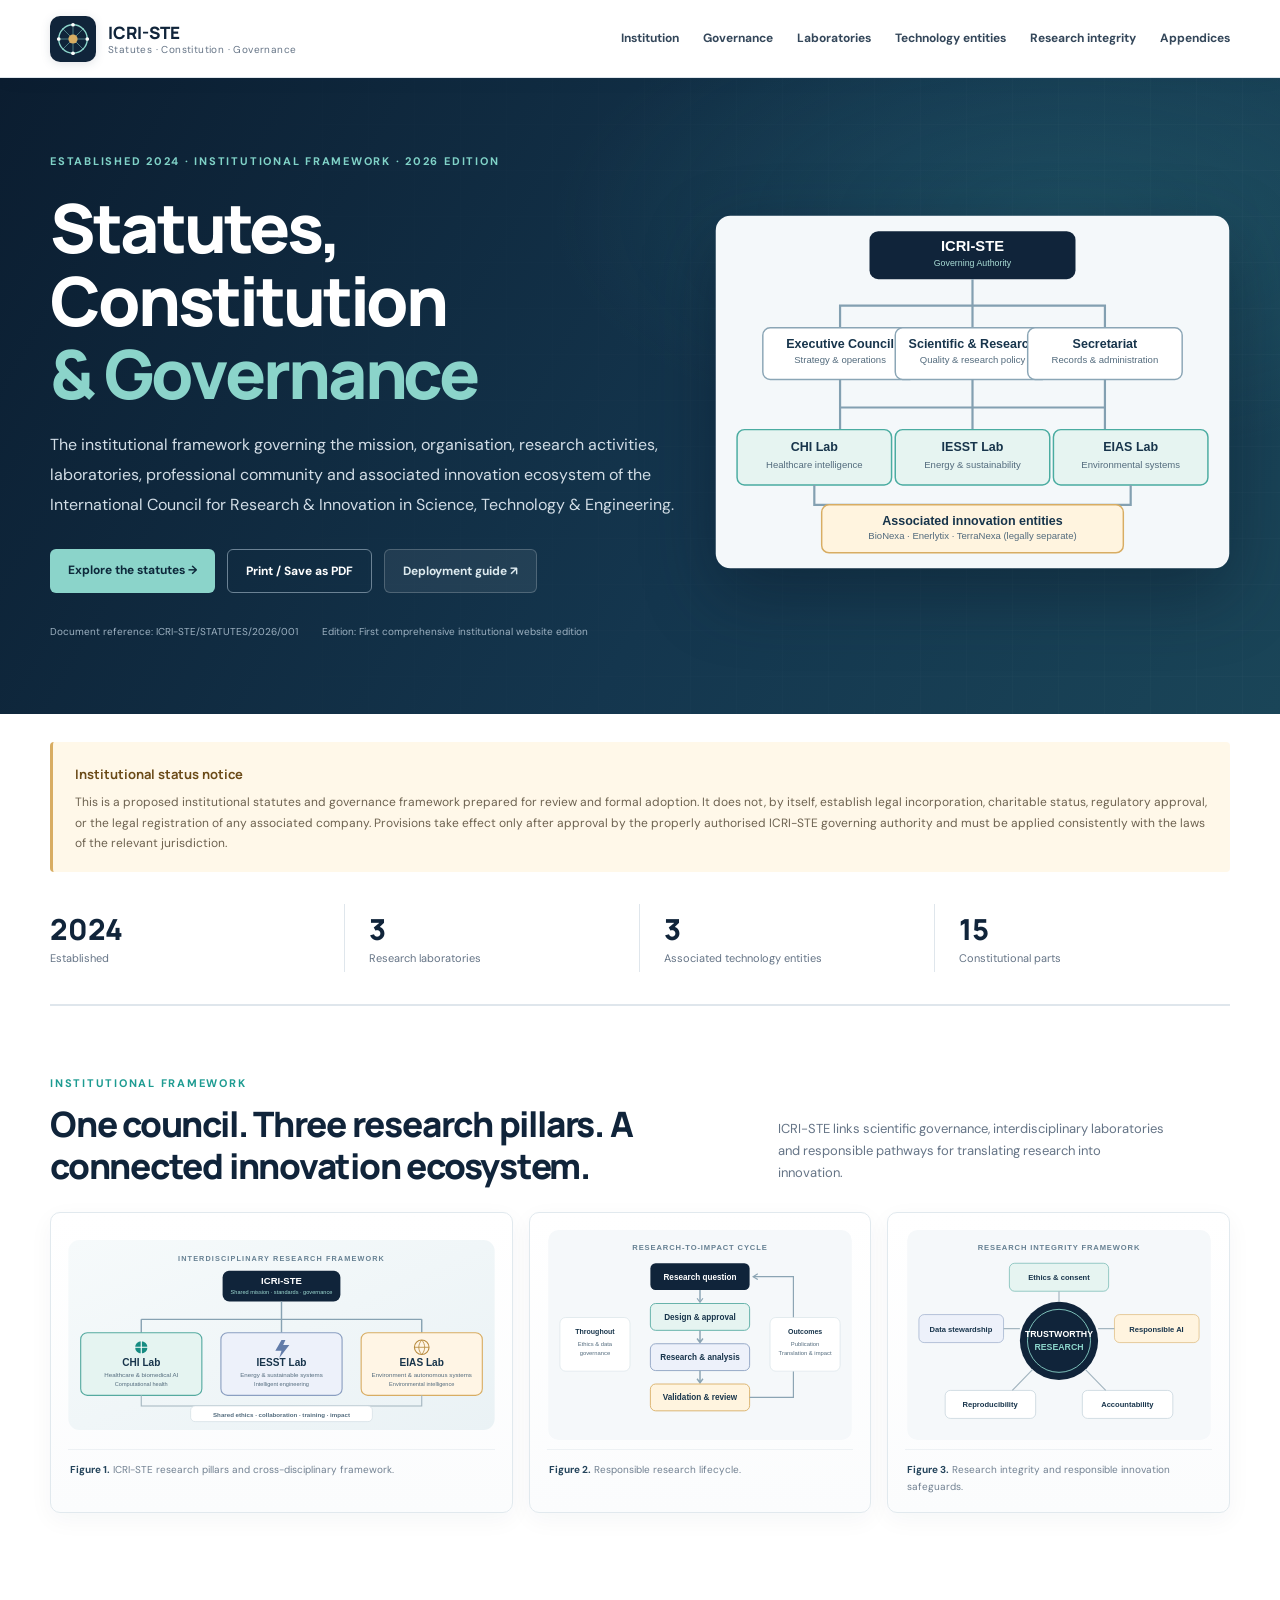
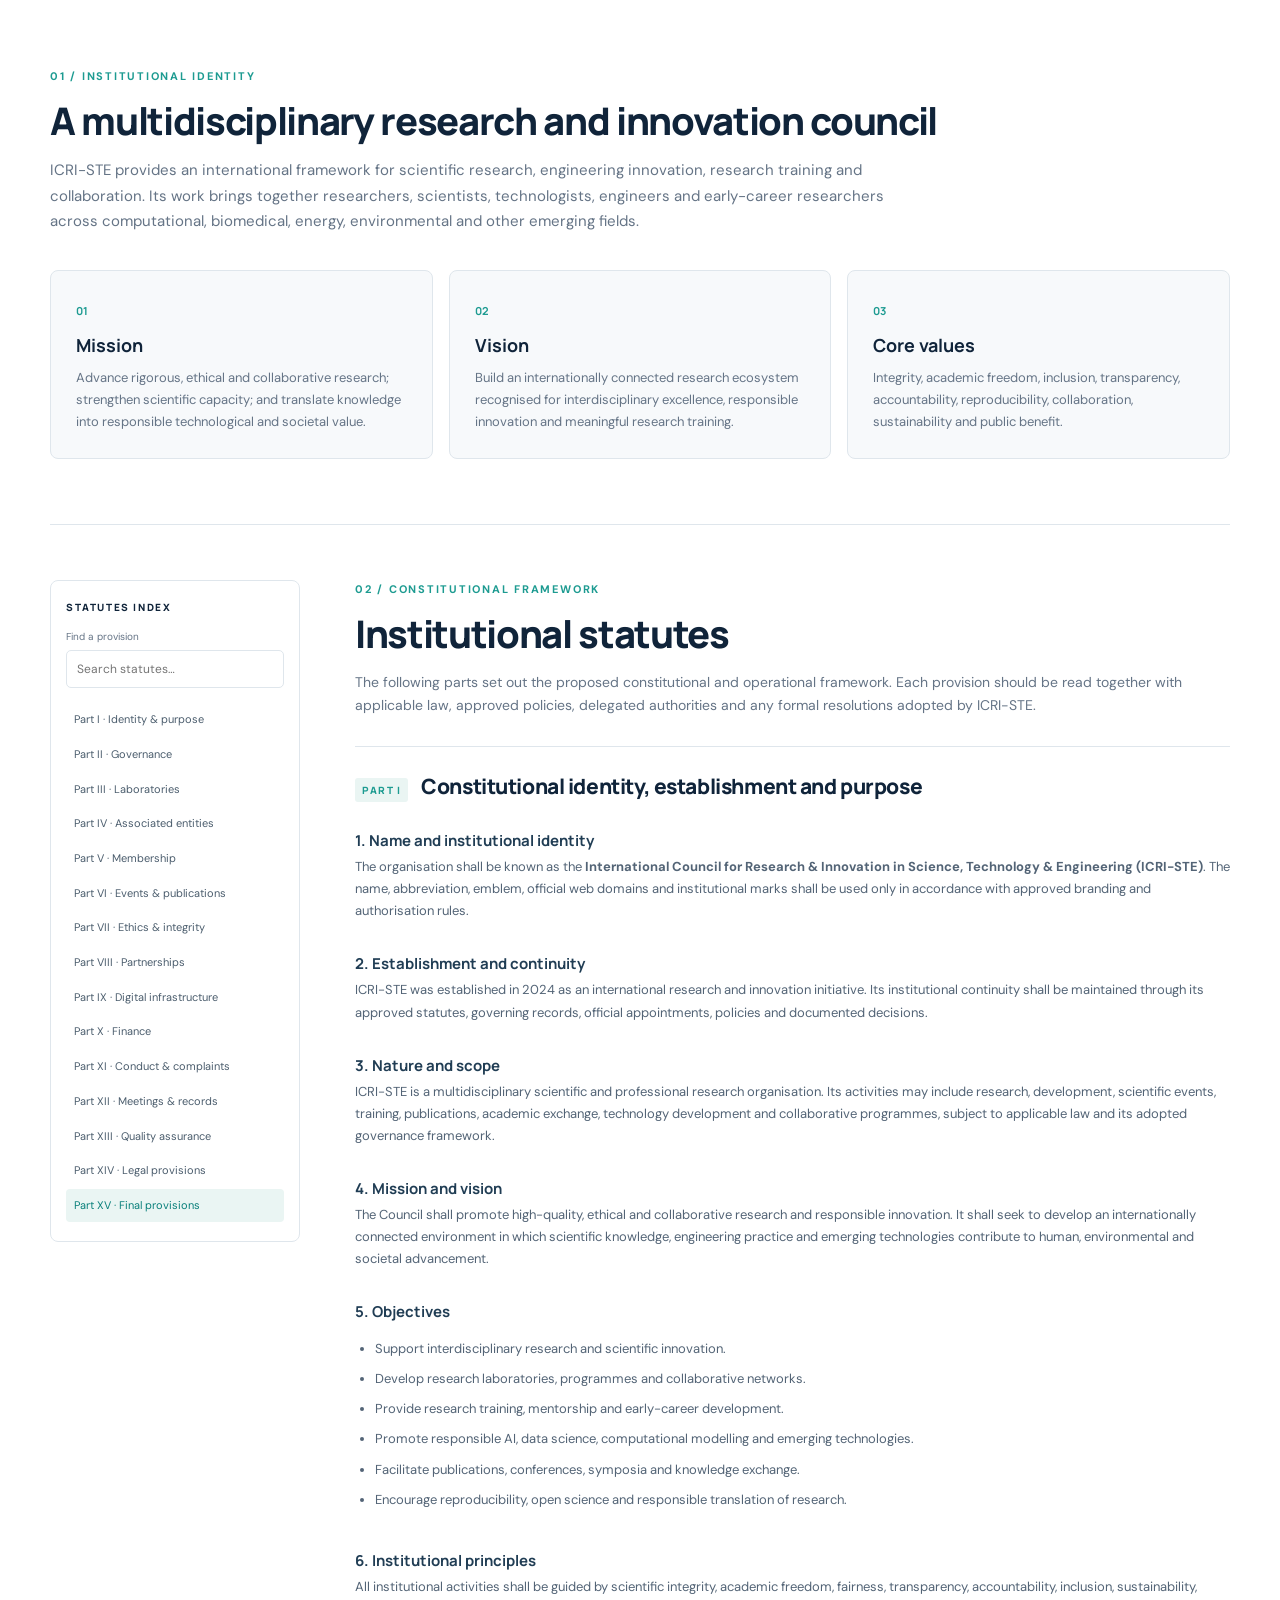
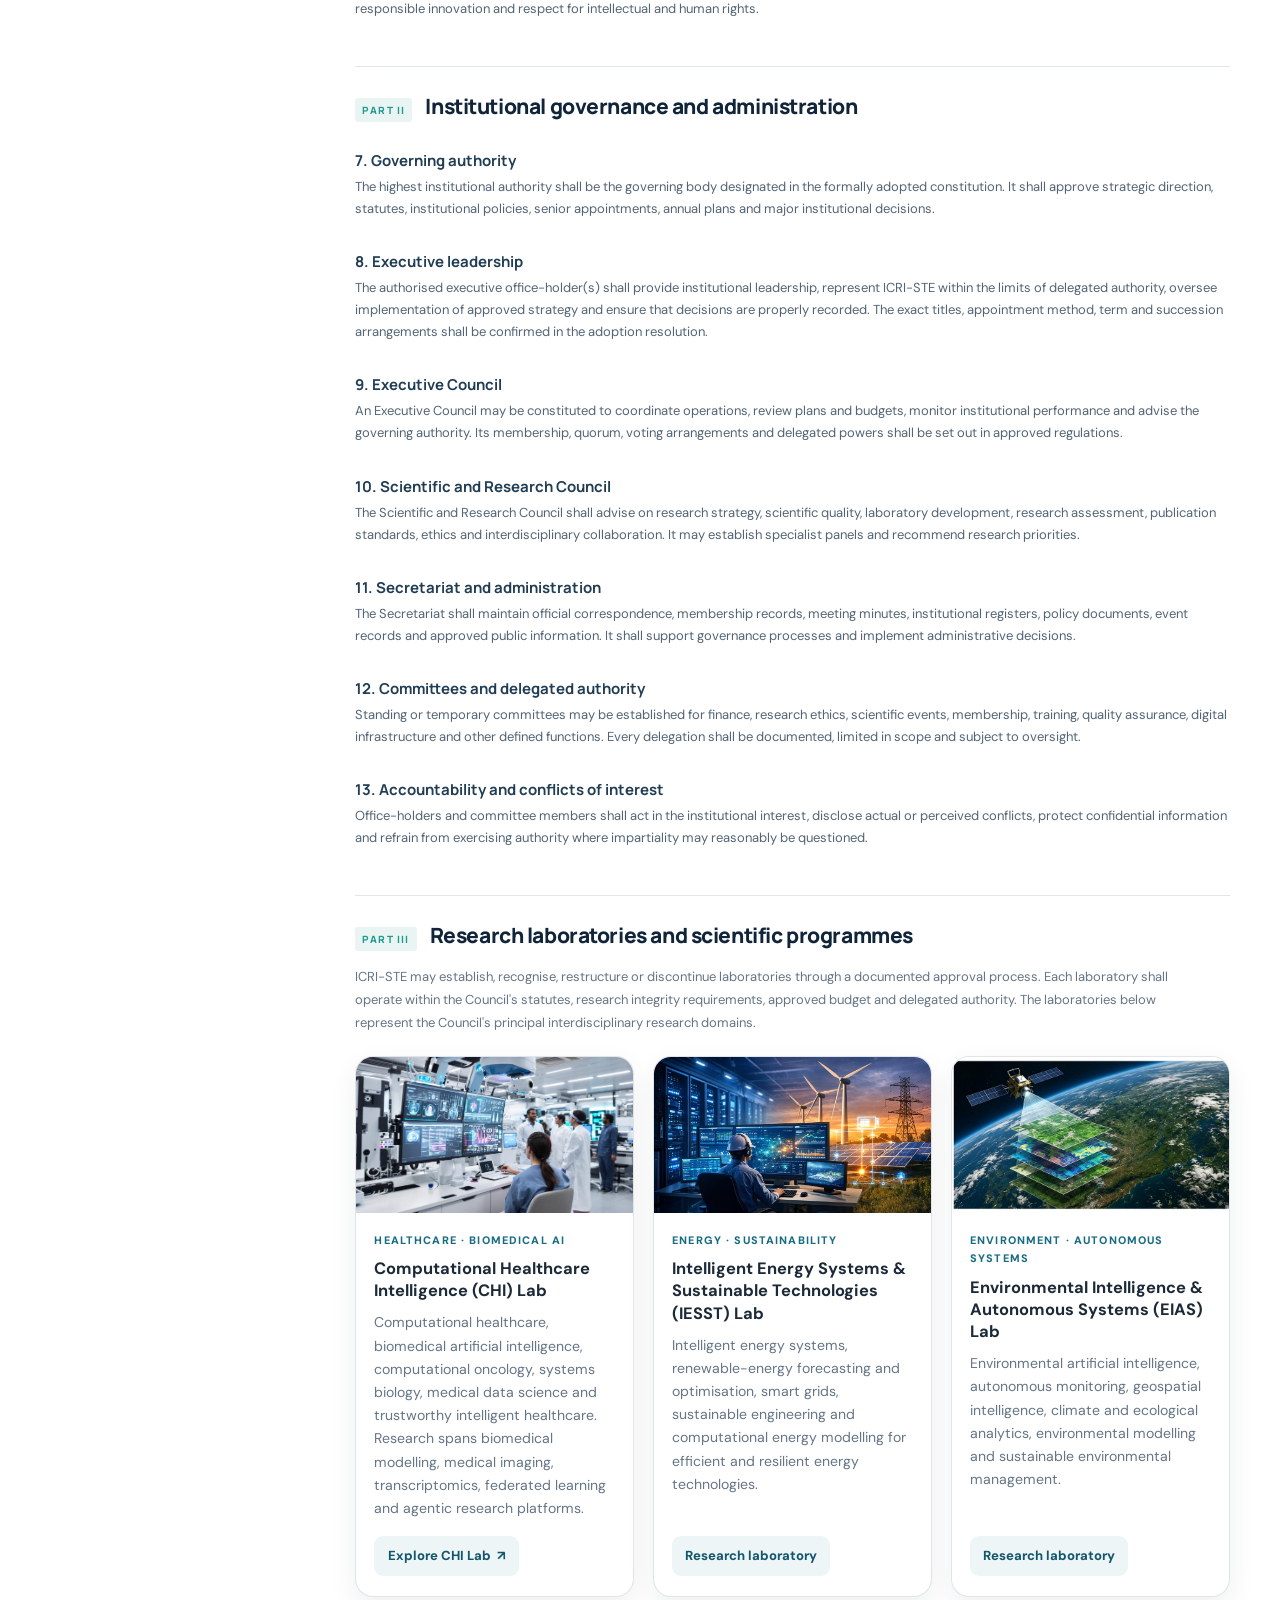
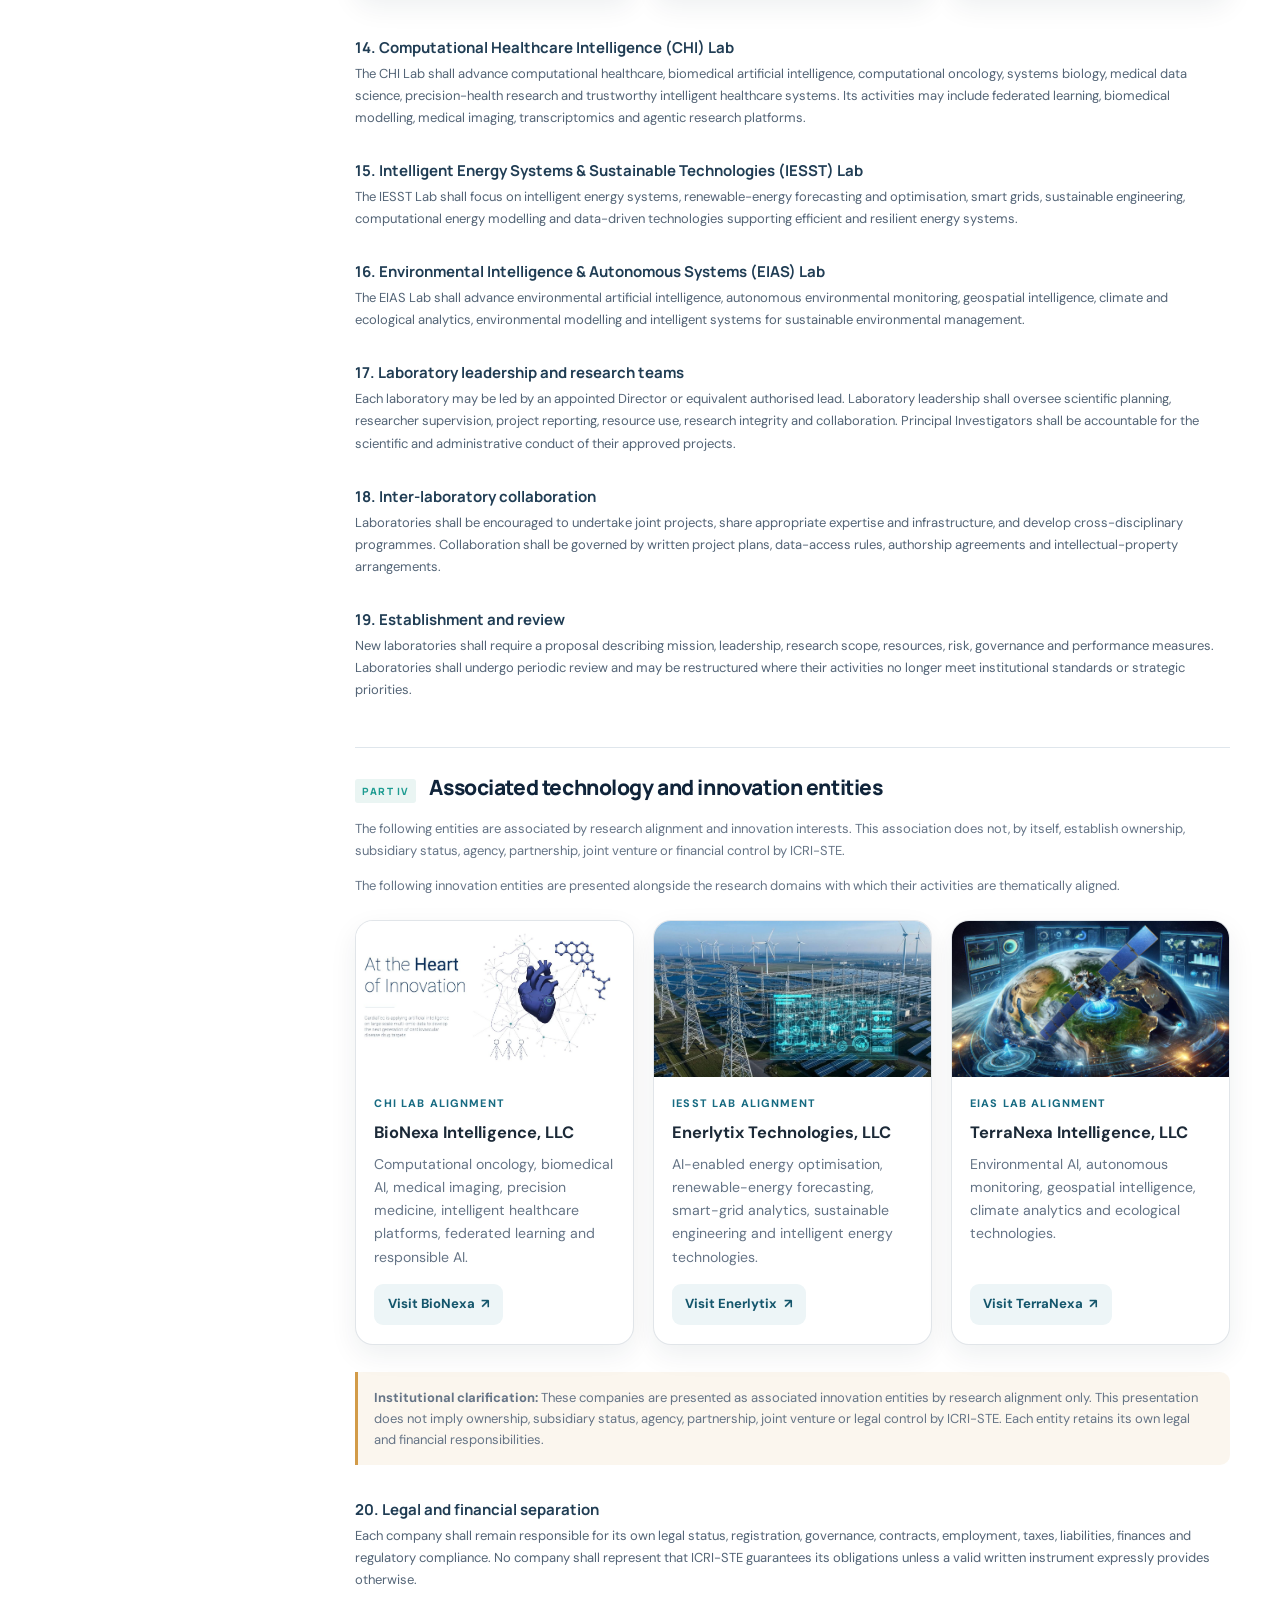
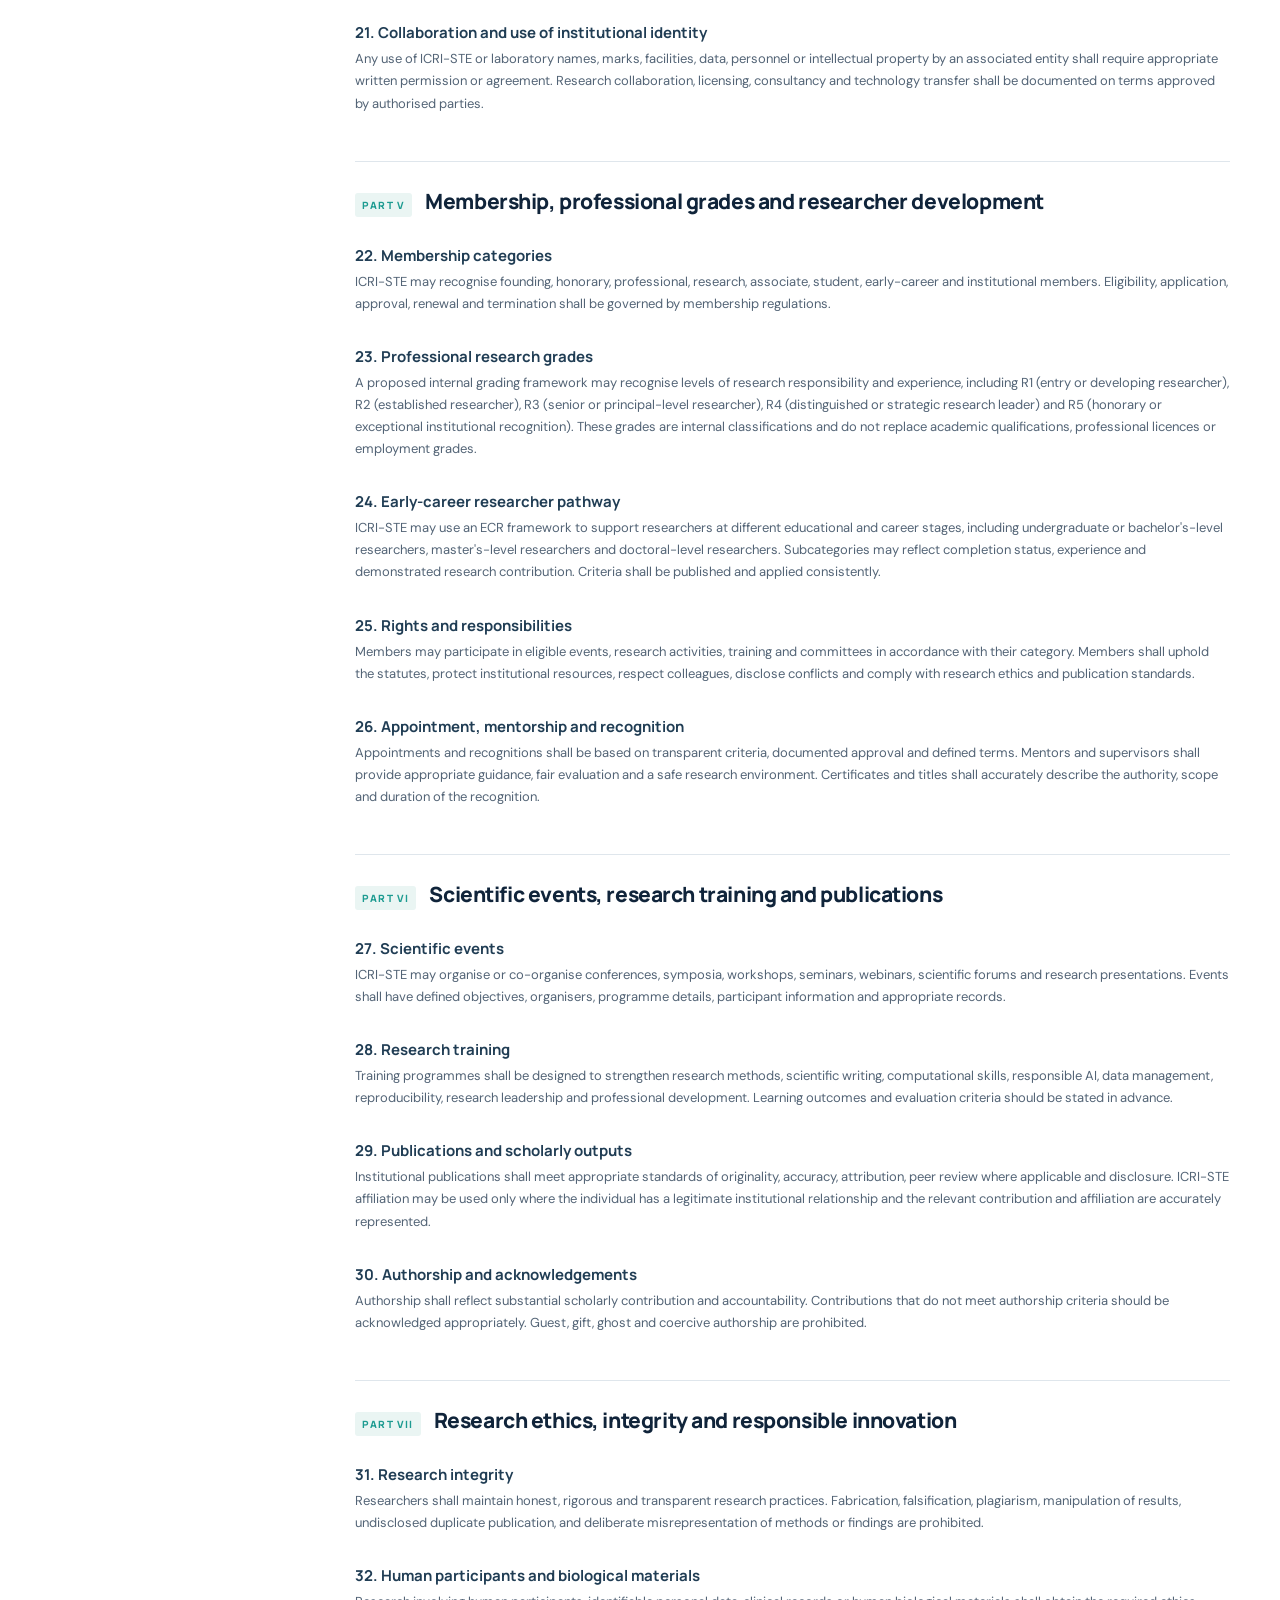
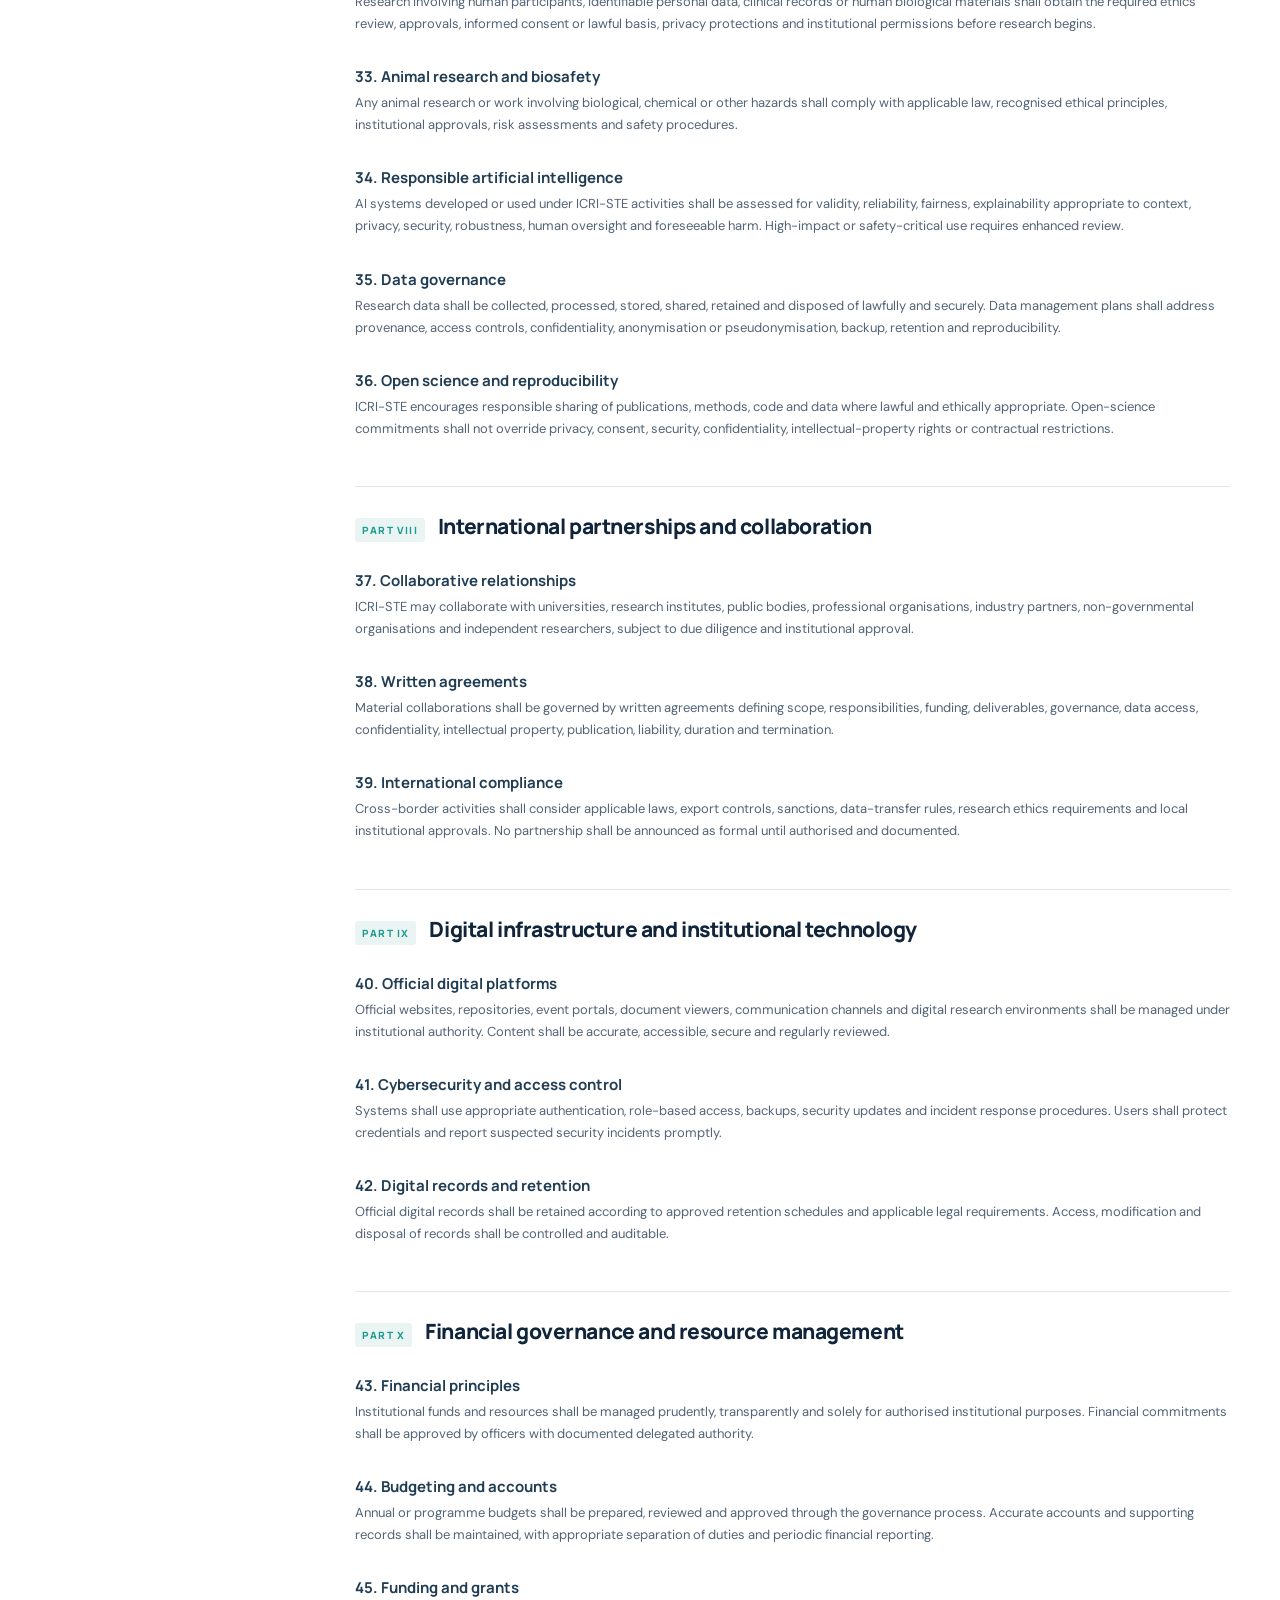
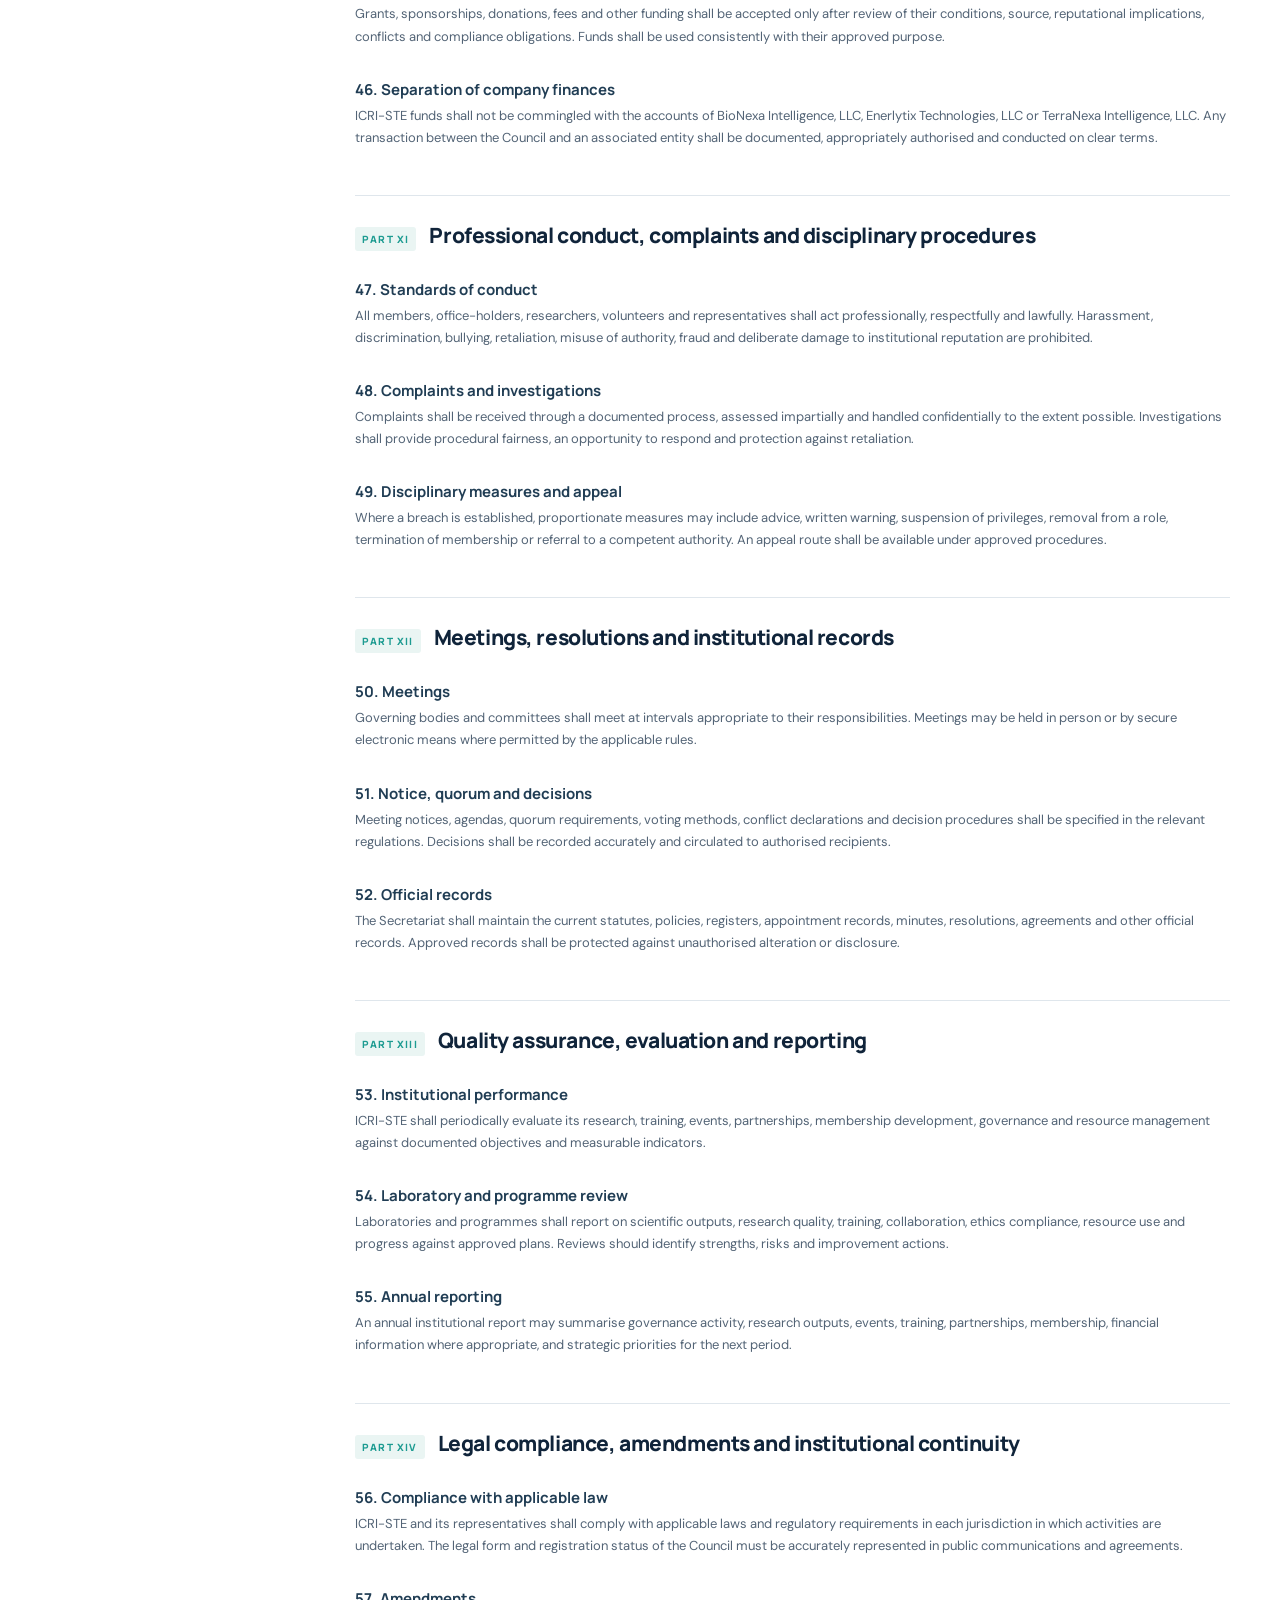
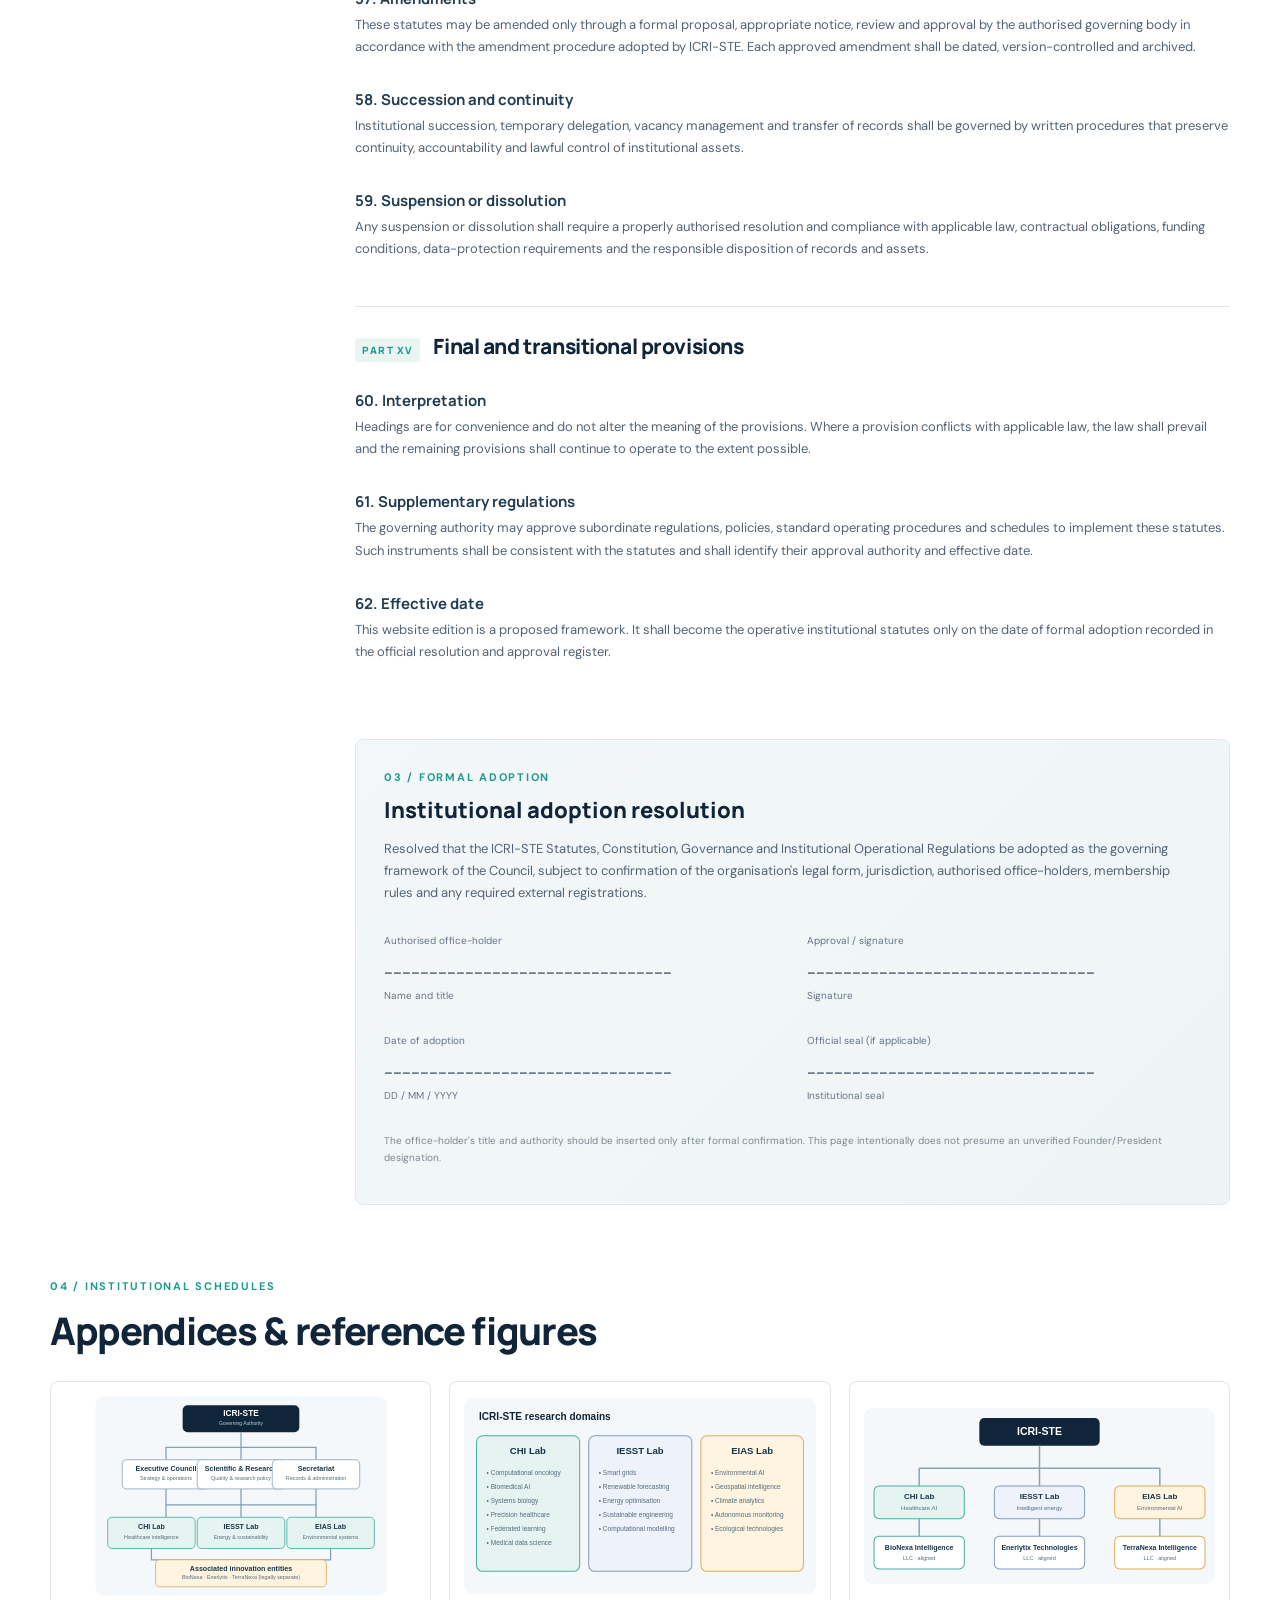
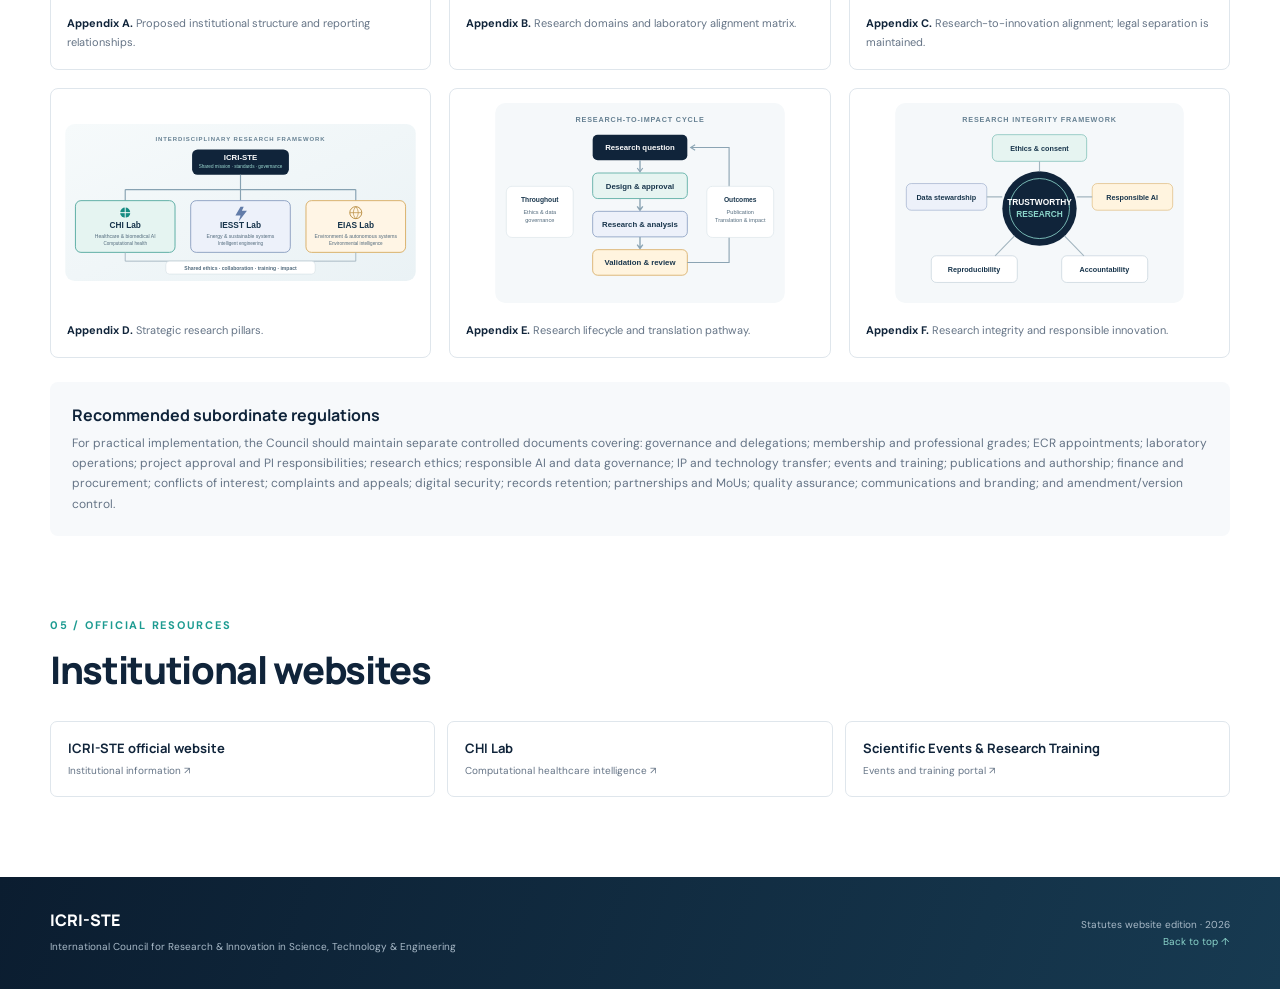
==== commit f606bb9a: "Update index.html" ====
--- a/index.html
+++ b/index.html
@@ -190,7 +190,7 @@
       <p class="profile-intro">The following innovation entities are presented alongside the research domains with which their activities are thematically aligned.</p>
       <div class="profile-grid" aria-label="Associated technology and innovation entities">
         <article class="profile-card">
-          <div class="profile-image-wrap"><img class="profile-image" src="assets/BioNexa_Intelligence%20LLC.jpeg" alt="BioNexa Intelligence LLC identity" loading="lazy"></div>
+          <div class="profile-image-wrap"><img class="profile-image" src="assets/BioNexa_Intelligence_LLC.jpeg" alt="BioNexa Intelligence LLC identity" loading="lazy"></div>
           <div class="profile-body"><span class="profile-kicker">CHI Lab alignment</span><h4>BioNexa Intelligence, LLC</h4><p>Computational oncology, biomedical AI, medical imaging, precision medicine, intelligent healthcare platforms, federated learning and responsible AI.</p><a class="profile-link" href="https://didarmurad2019.github.io/BioNexa-Intelligence-LLC.github.io/" target="_blank" rel="noopener">Visit BioNexa <span aria-hidden="true">↗</span></a></div>
         </article>
         <article class="profile-card">
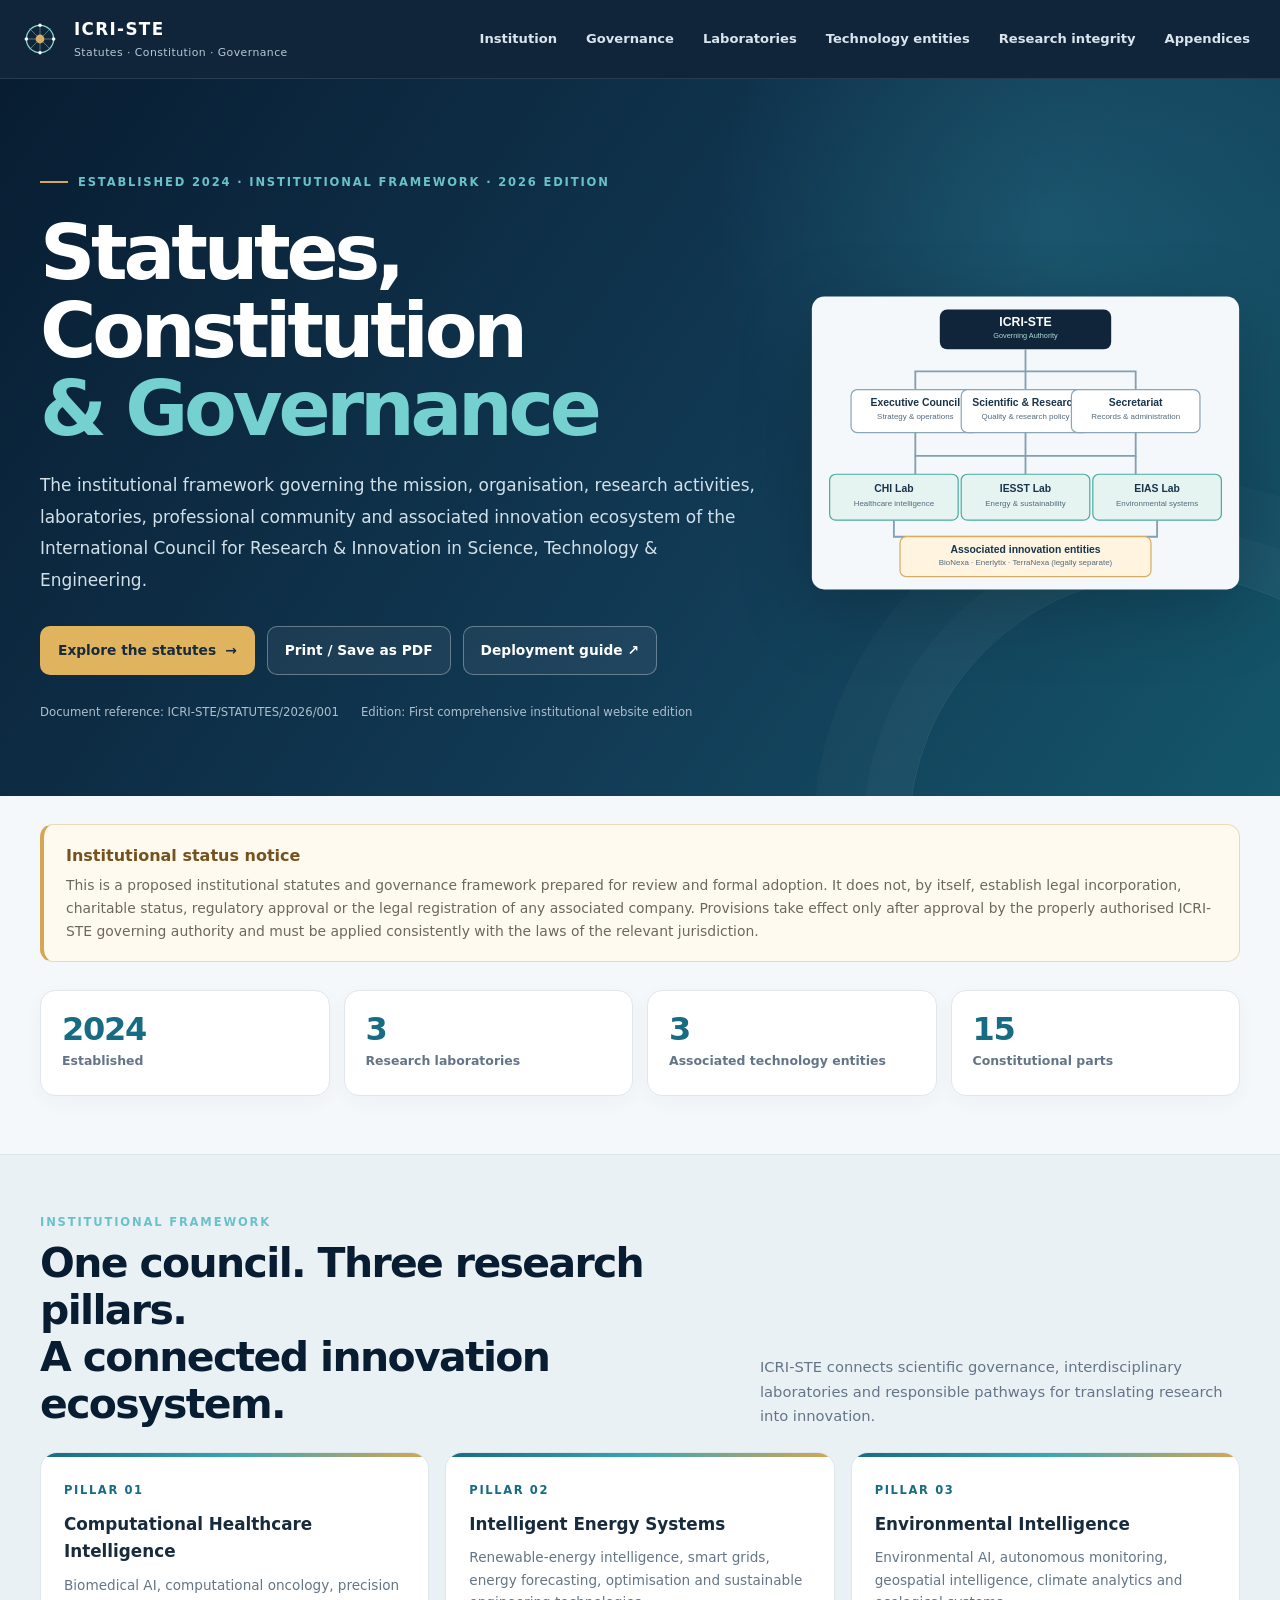
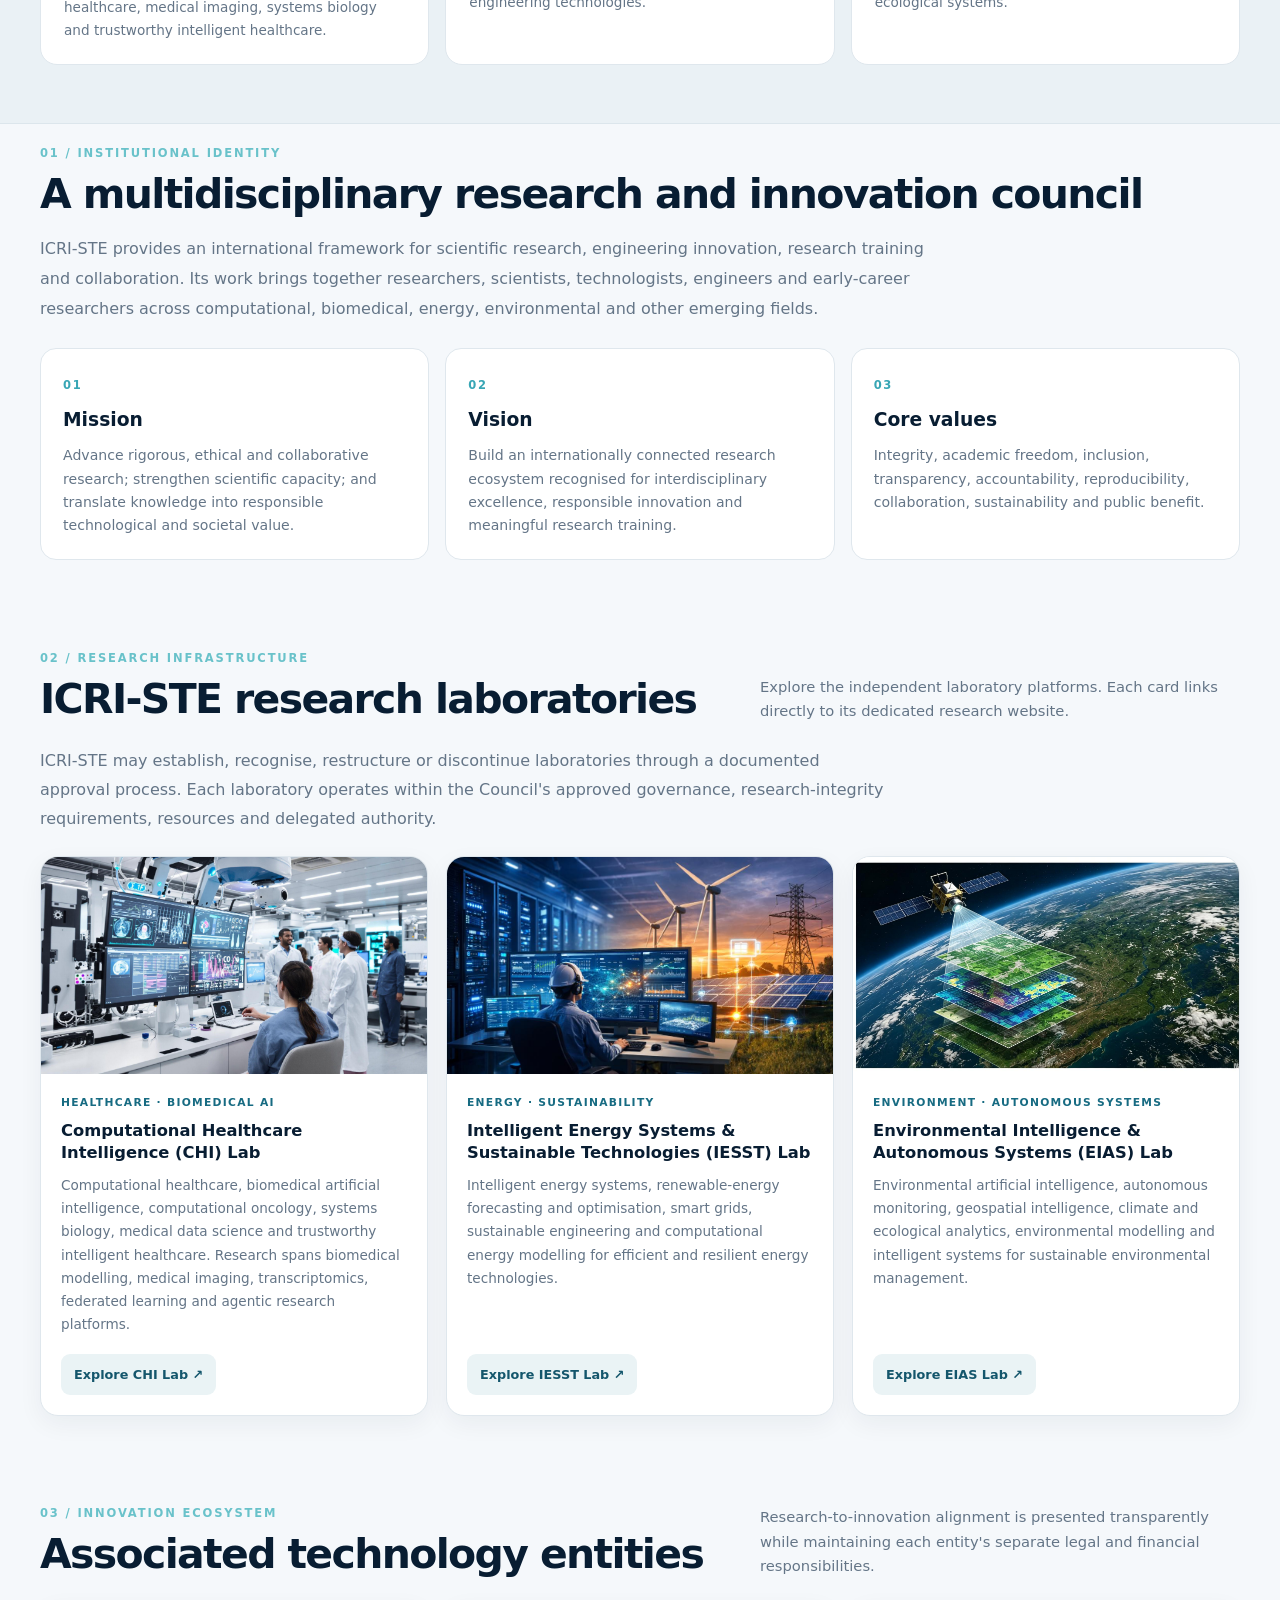
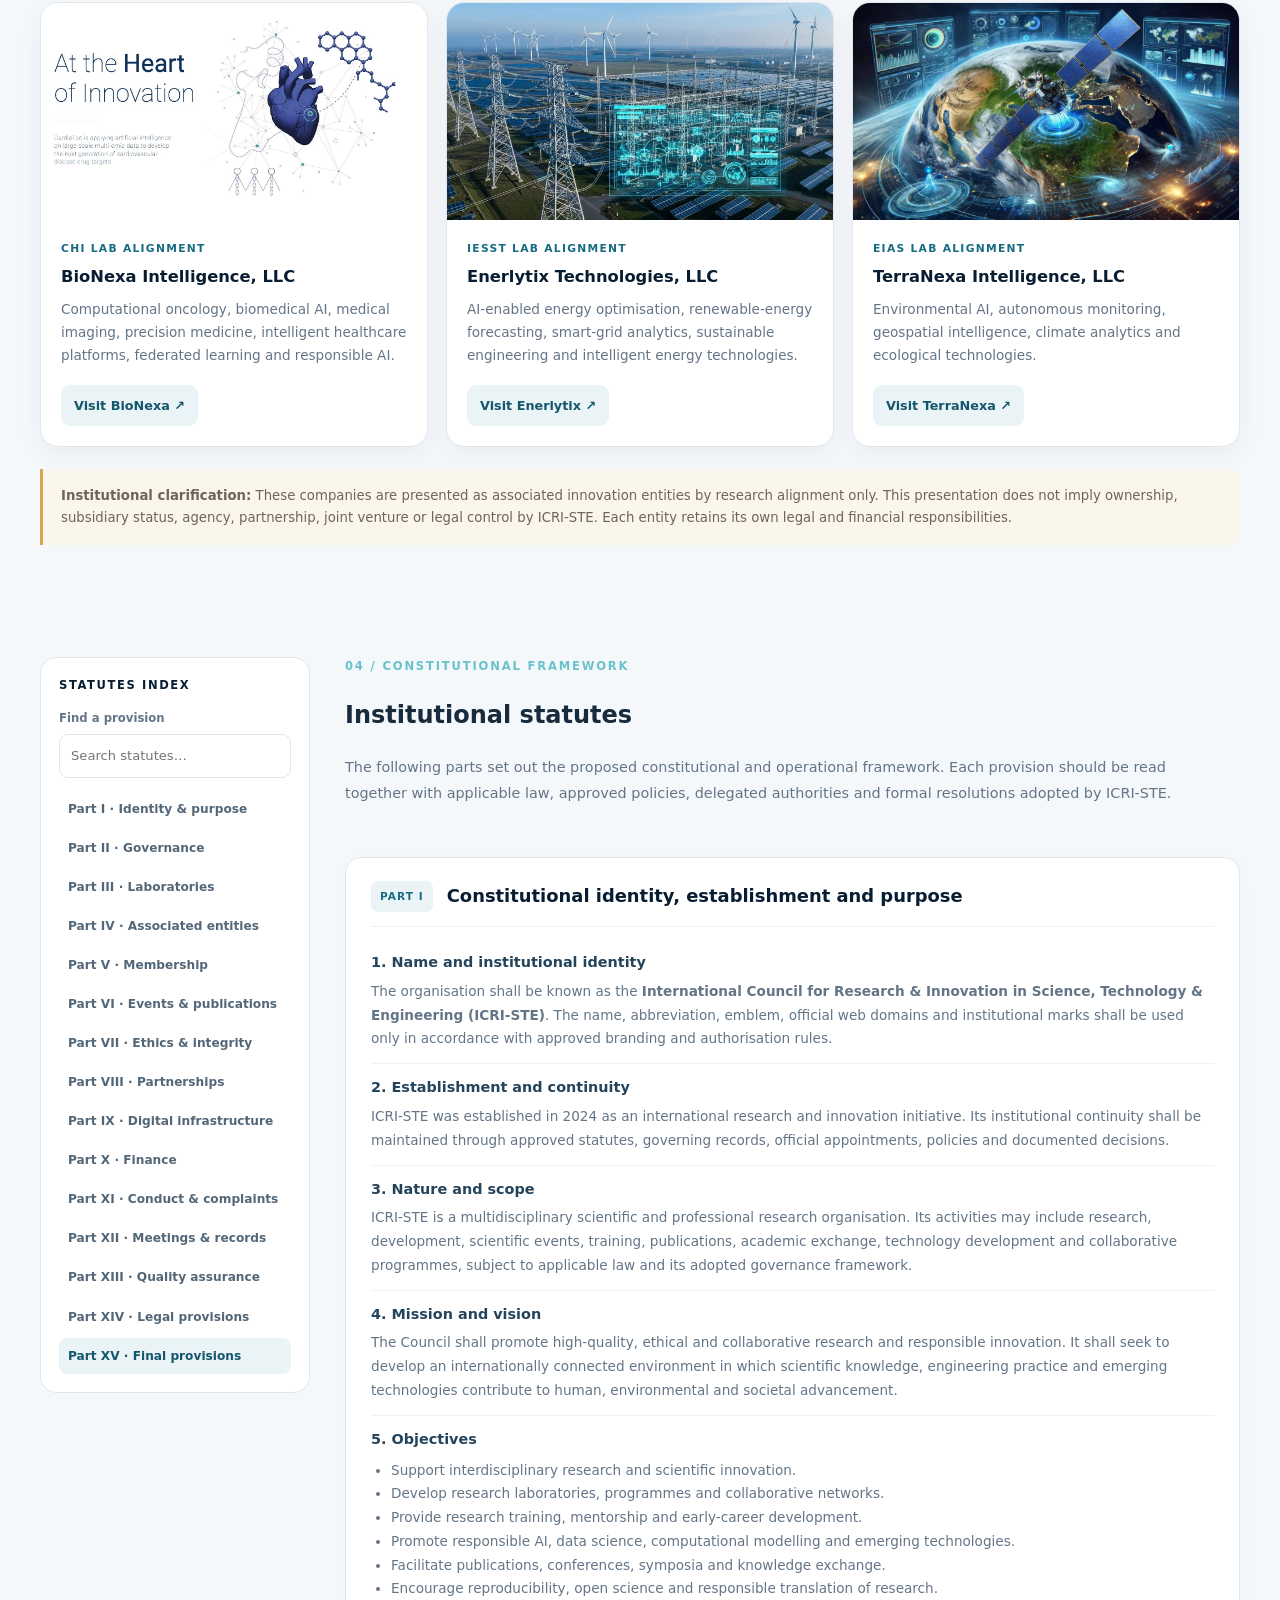
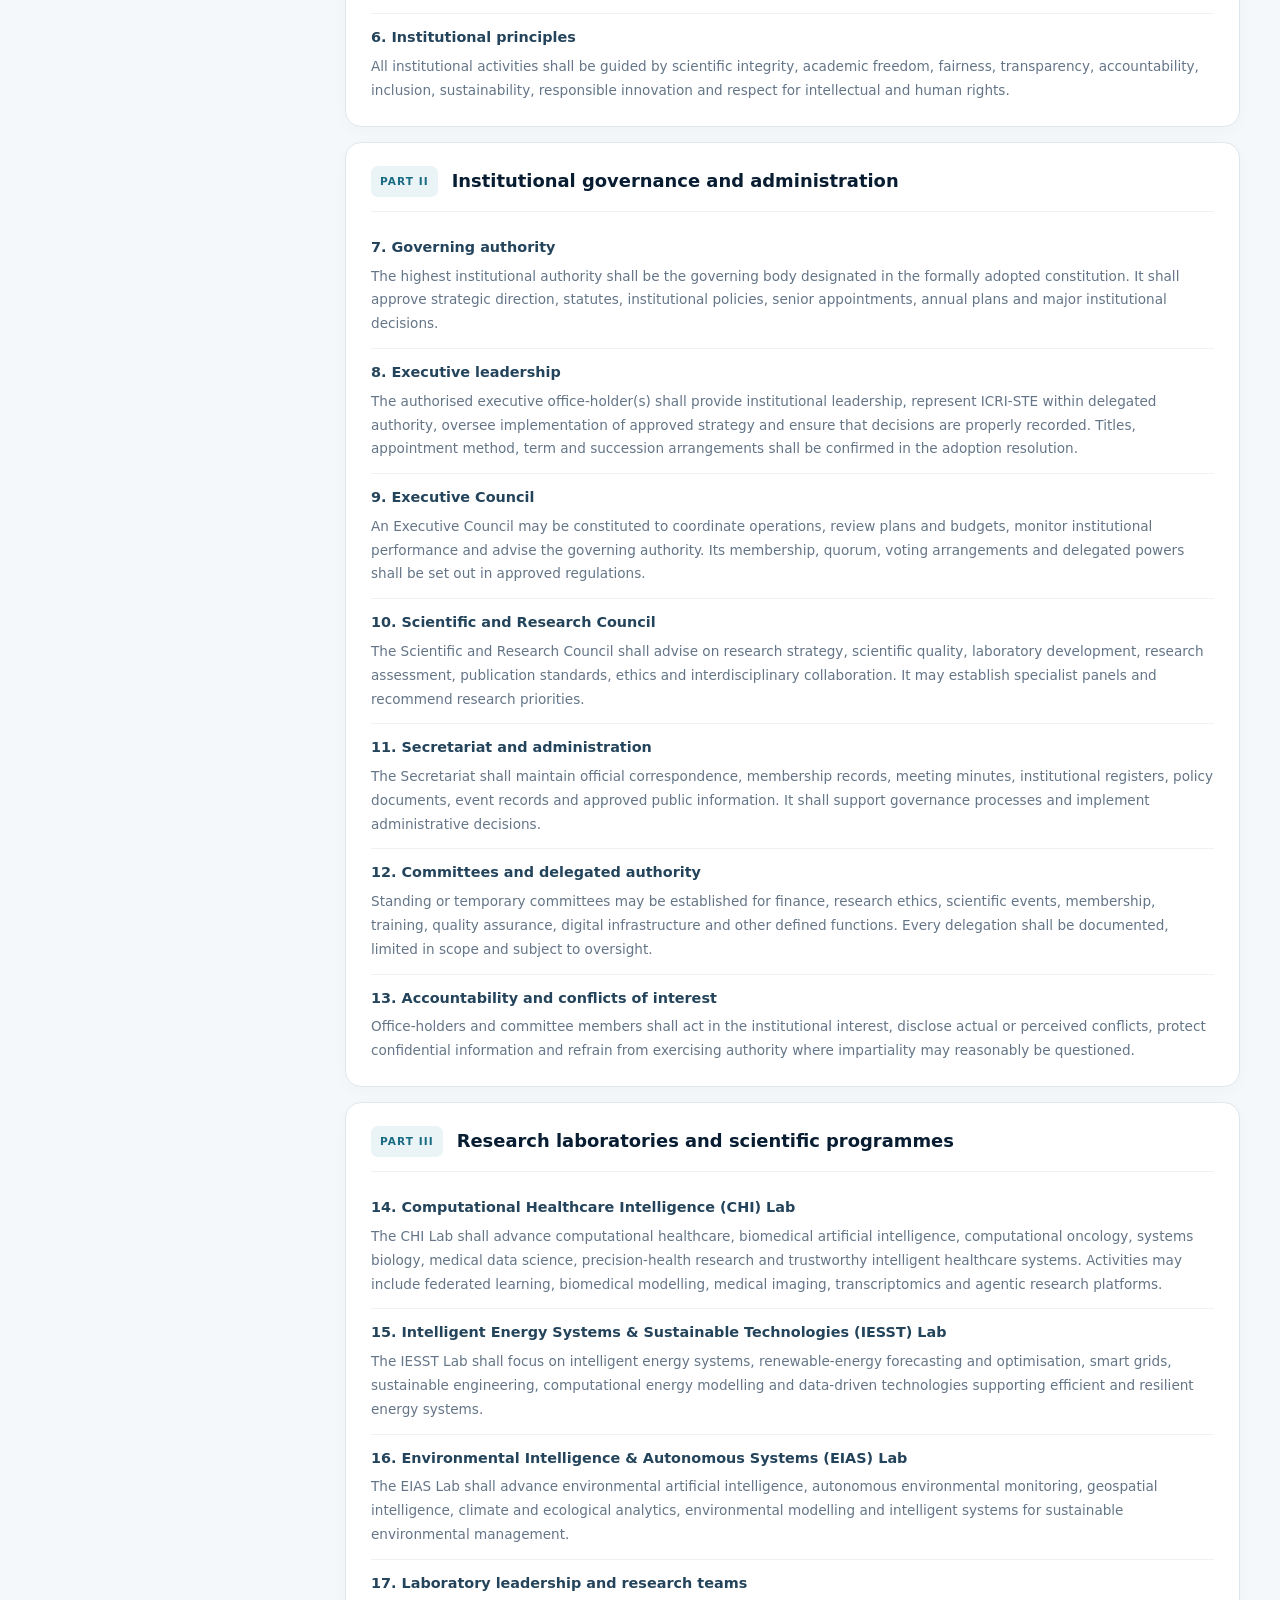
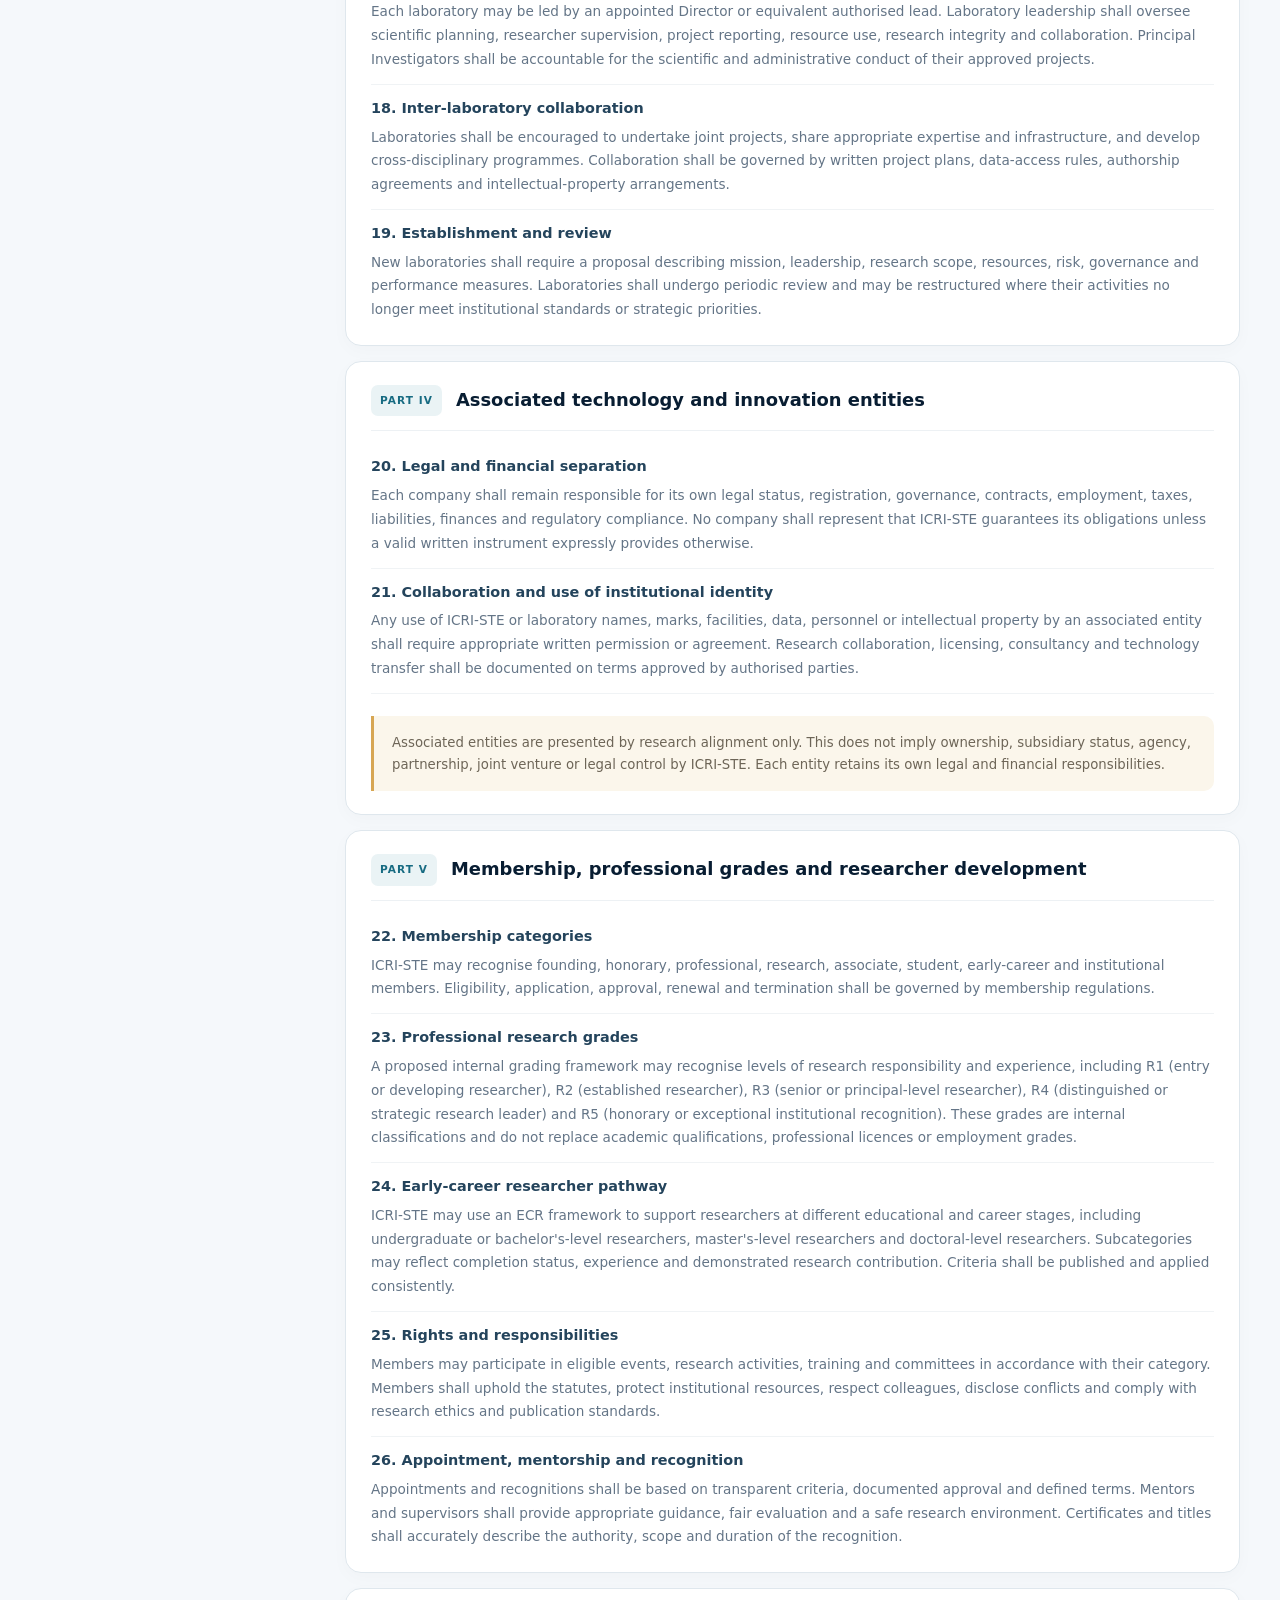
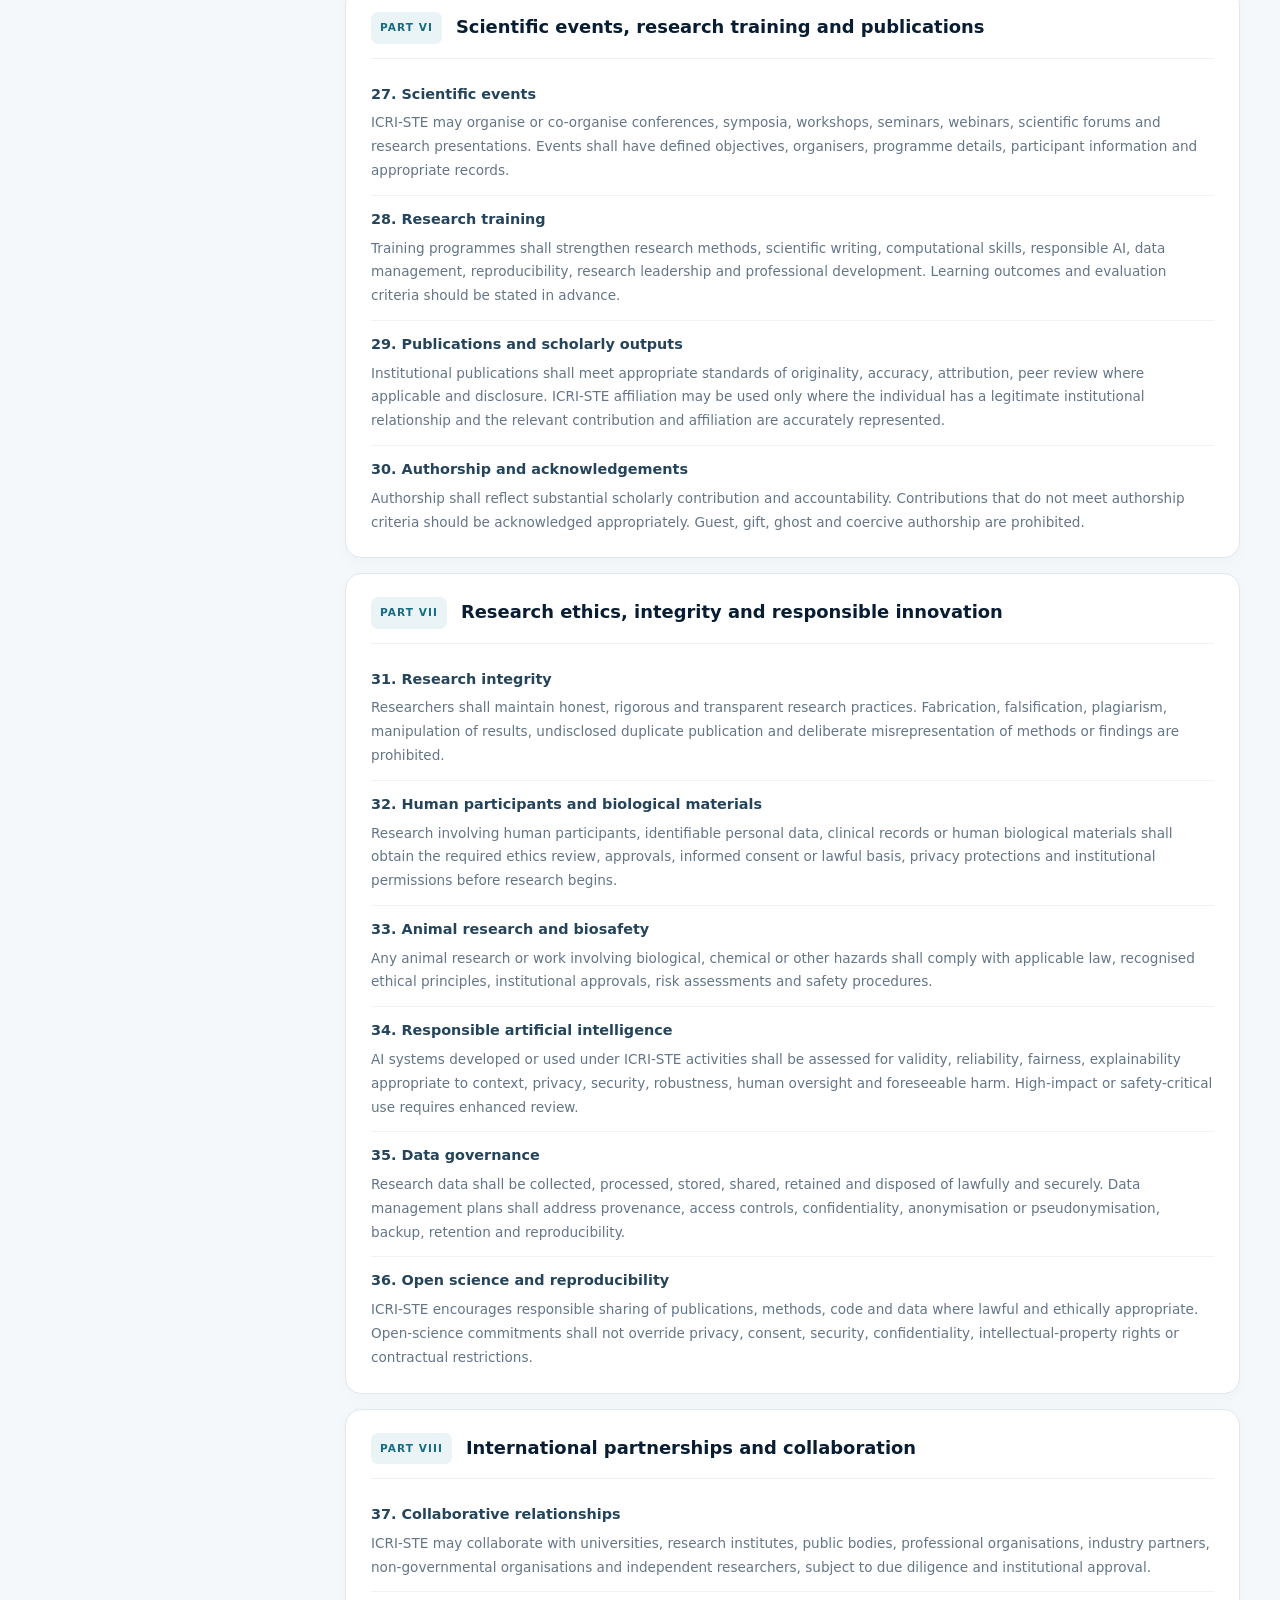
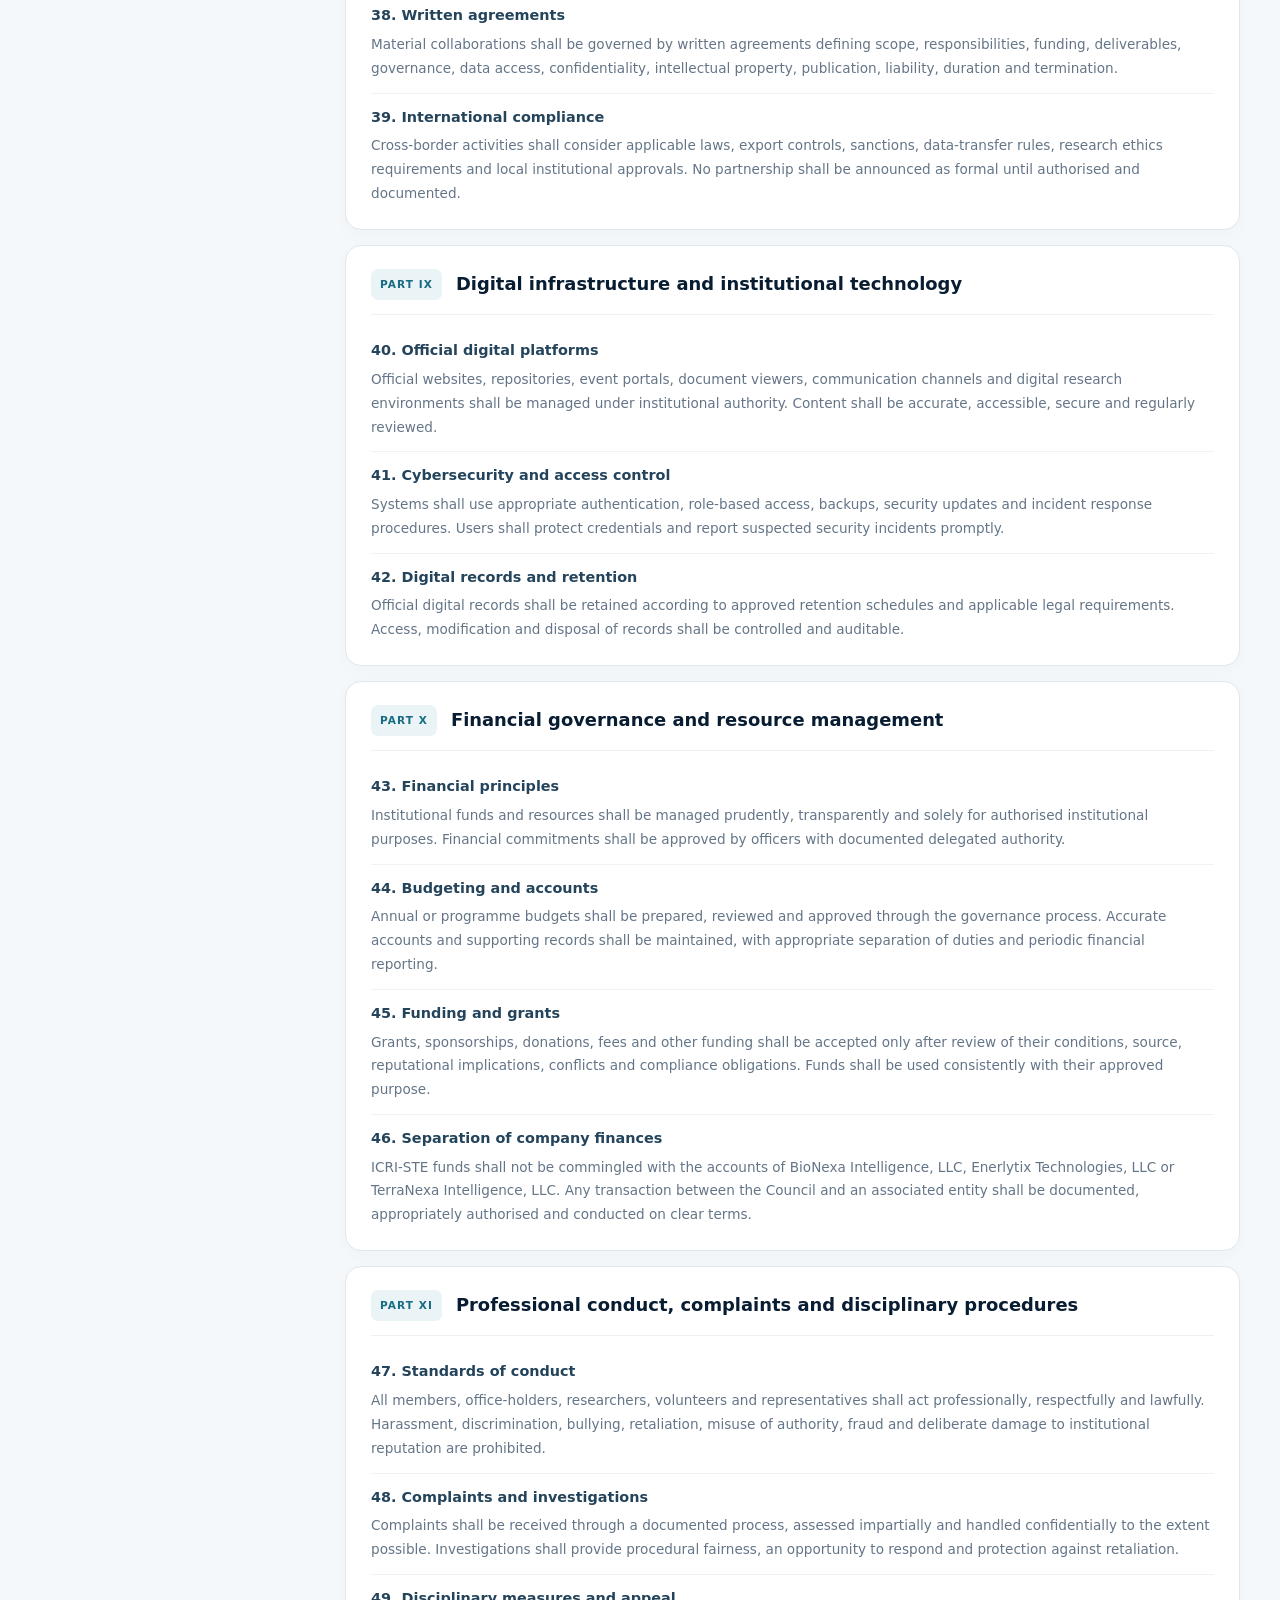
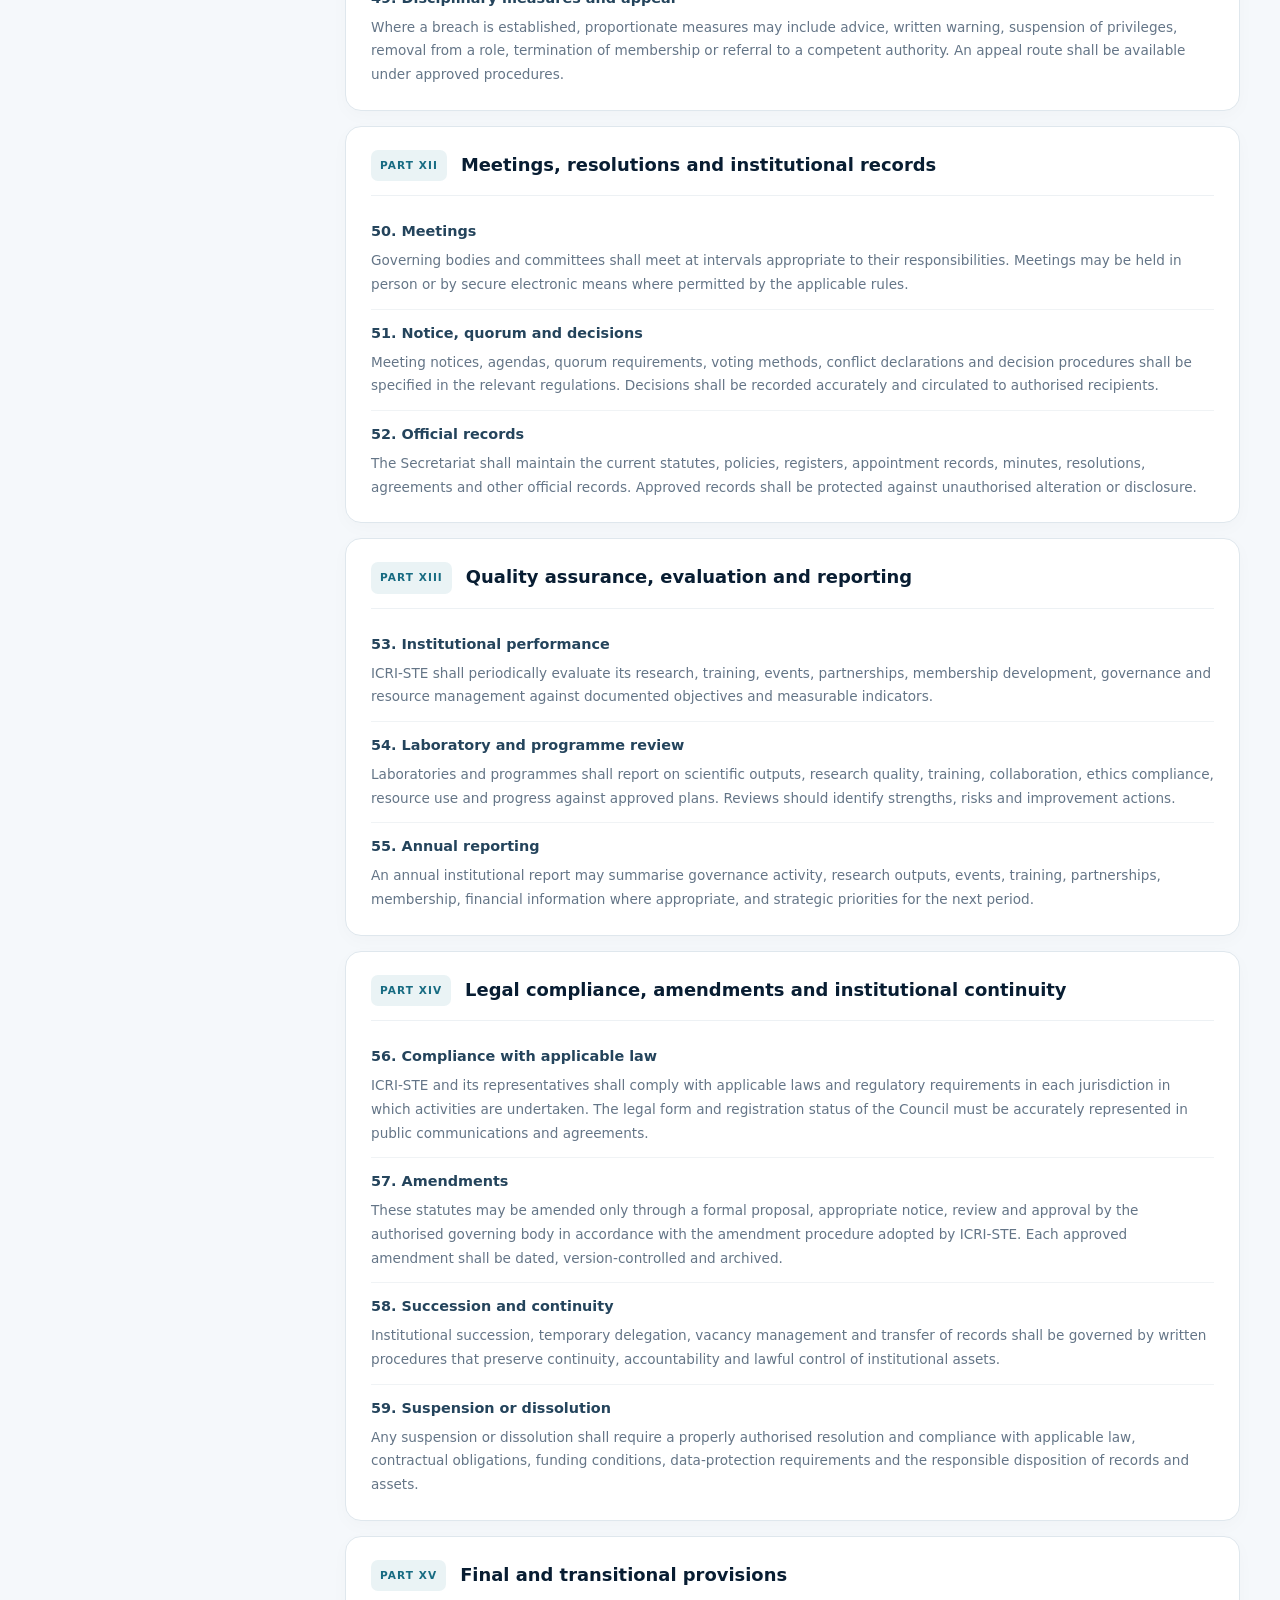
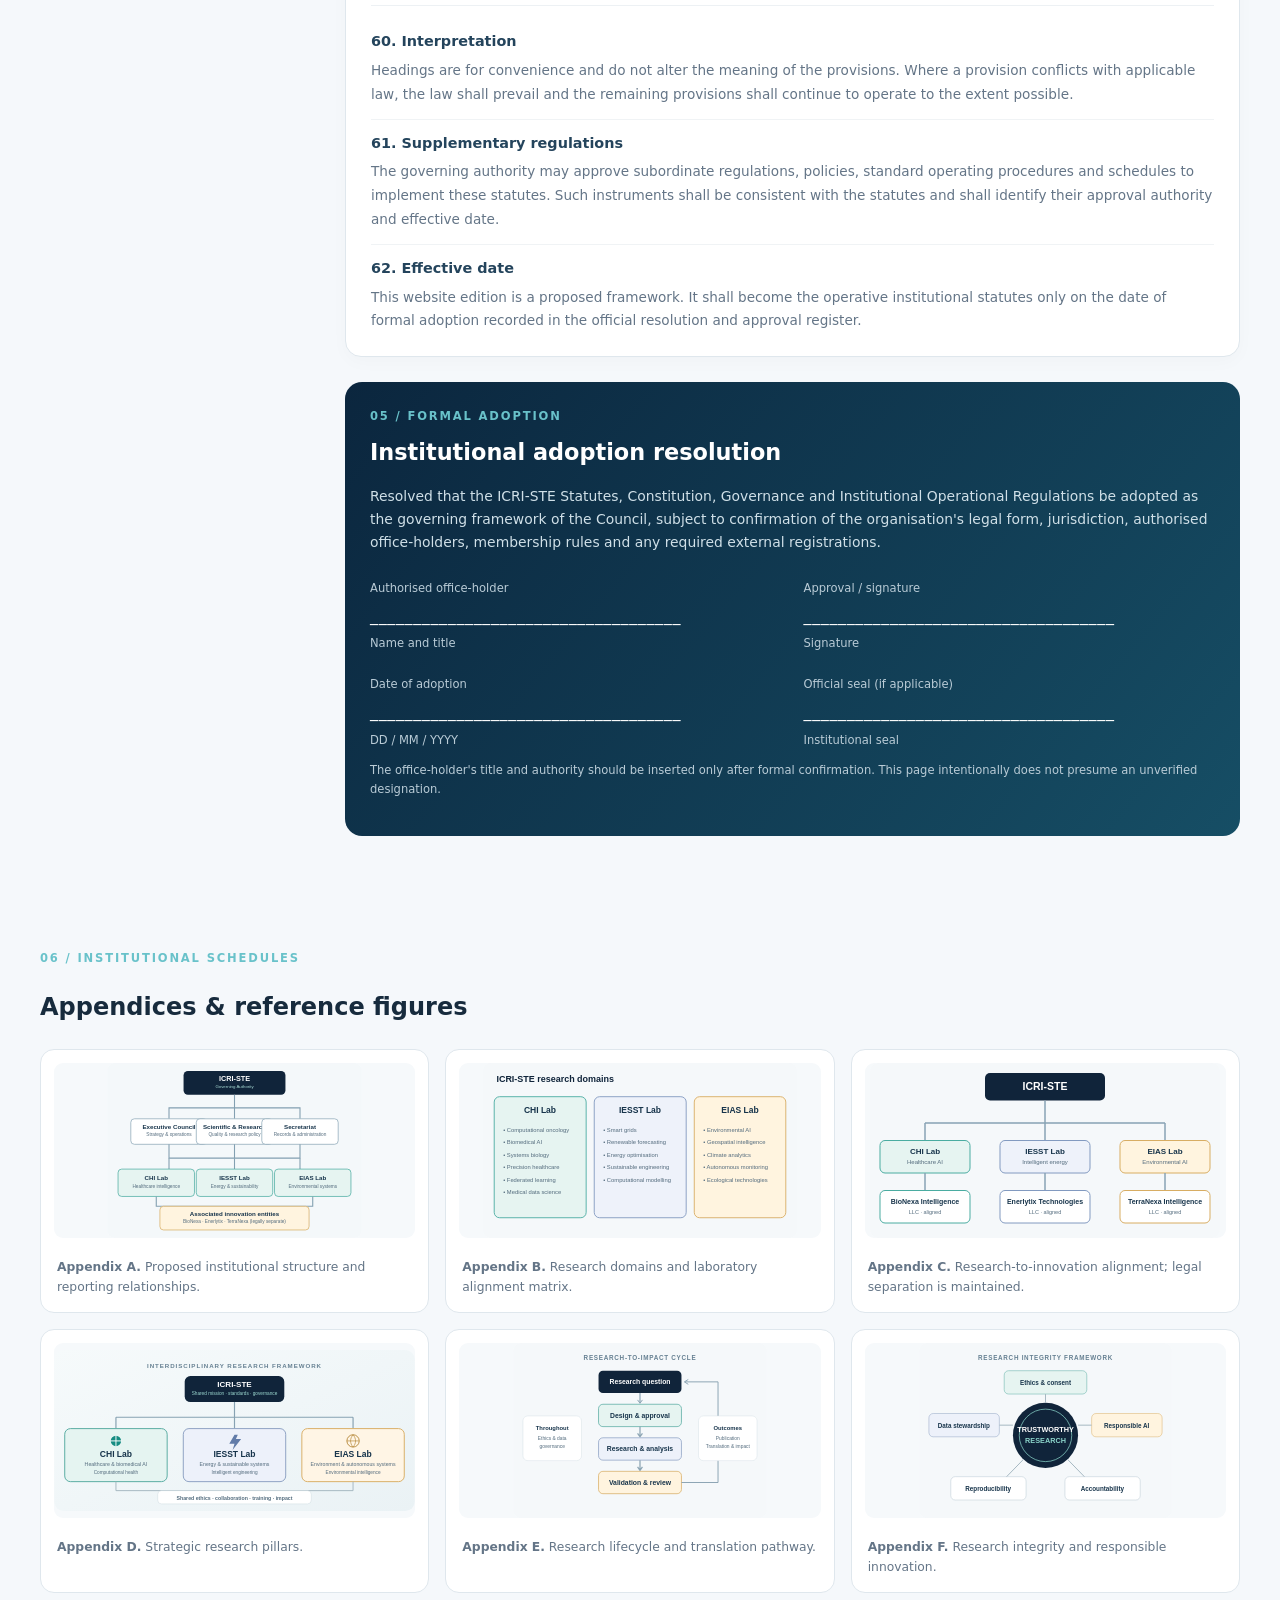
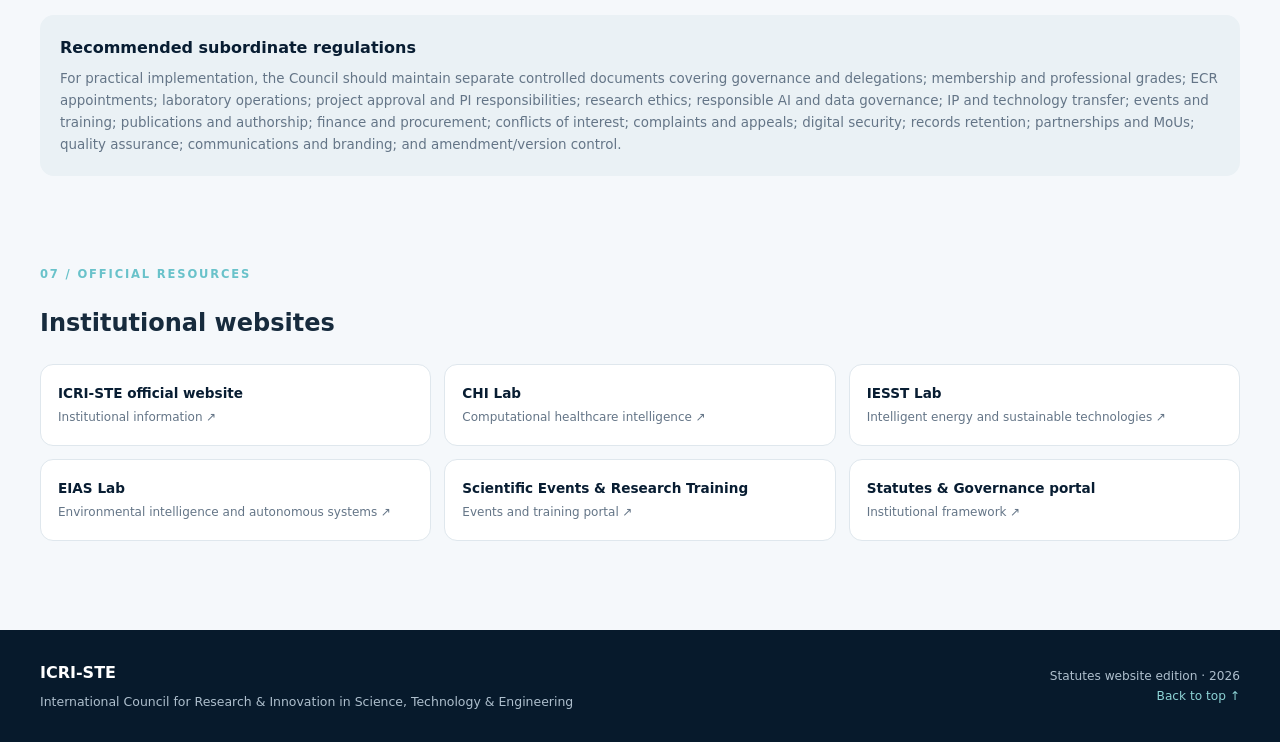
==== commit 7e9c1bcd: "Add files via upload" ====
--- a/index.html
+++ b/index.html
@@ -1,336 +1,518 @@
 <!DOCTYPE html>
 <html lang="en">
 <head>
-<meta charset="UTF-8">
-<meta name="viewport" content="width=device-width, initial-scale=1">
-<meta name="description" content="Constitutional statutes, governance framework, research laboratories and institutional regulations of ICRI-STE.">
-<meta name="theme-color" content="#10243a">
-<meta property="og:title" content="ICRI-STE | Statutes & Governance">
-<meta property="og:description" content="Institutional statutes, research governance, laboratories and responsible innovation framework.">
-<meta property="og:type" content="website">
-<title>ICRI-STE | Statutes & Governance</title>
-<link rel="icon" href="assets/icri-mark.svg" type="image/svg+xml">
-<link rel="stylesheet" href="assets/styles.css">
-<style>
-/* Laboratory and associated-entity image profiles */
-.profile-intro{max-width:850px;color:var(--muted,#5c6b7a);line-height:1.75;margin:0 0 1.25rem}
-.profile-grid{display:grid;grid-template-columns:repeat(3,minmax(0,1fr));gap:1.15rem;margin:1.35rem 0 1.7rem}
-.profile-card{min-width:0;overflow:hidden;border:1px solid rgba(30,60,85,.13);border-radius:18px;background:var(--surface,#fff);box-shadow:0 10px 28px rgba(16,36,58,.07);transition:transform .22s ease,box-shadow .22s ease,border-color .22s ease;display:flex;flex-direction:column}
-.profile-card:hover{transform:translateY(-4px);box-shadow:0 16px 34px rgba(16,36,58,.13);border-color:rgba(34,111,145,.35)}
-.profile-image-wrap{position:relative;background:#edf2f5;aspect-ratio:16/9;overflow:hidden}
-.profile-image{display:block;width:100%;height:100%;object-fit:cover;transition:transform .45s ease}
-.profile-card:hover .profile-image{transform:scale(1.035)}
-.profile-body{padding:1.1rem 1.15rem 1.2rem;display:flex;flex-direction:column;align-items:flex-start;flex:1}
-.profile-kicker{display:inline-flex;align-items:center;gap:.4rem;font-size:.68rem;letter-spacing:.105em;text-transform:uppercase;font-weight:800;color:#176b82;margin-bottom:.55rem}
-.profile-body h4{font-size:1.03rem;line-height:1.35;margin:0 0 .55rem;color:var(--ink,#10243a)}
-.profile-body p{font-size:.88rem;line-height:1.65;color:var(--muted,#5c6b7a);margin:0 0 .95rem}
-.profile-link{display:inline-flex;align-items:center;gap:.4rem;margin-top:auto;padding:.58rem .82rem;border-radius:9px;background:#edf5f7;color:#14566c;font-size:.82rem;font-weight:750;text-decoration:none;transition:background .2s ease,color .2s ease}
-.profile-link:hover{background:#14566c;color:white}
-.profile-note{margin:1rem 0 1.3rem;padding:.9rem 1rem;border-left:3px solid #d29b48;border-radius:0 10px 10px 0;background:rgba(210,155,72,.09);font-size:.84rem;line-height:1.65;color:var(--muted,#5c6b7a)}
-.profile-section-label{font-size:.76rem;letter-spacing:.12em;text-transform:uppercase;font-weight:800;color:#176b82;margin:1.45rem 0 .35rem}
-@media(max-width:900px){.profile-grid{grid-template-columns:repeat(2,minmax(0,1fr))}}
-@media(max-width:600px){.profile-grid{grid-template-columns:1fr;gap:1rem}.profile-image-wrap{aspect-ratio:16/8.5}.profile-body{padding:1rem}}
-@media(prefers-reduced-motion:reduce){.profile-card,.profile-image,.profile-link{transition:none}.profile-card:hover{transform:none}.profile-card:hover .profile-image{transform:none}}
-</style>
+  <meta charset="UTF-8">
+  <meta name="viewport" content="width=device-width, initial-scale=1">
+  <meta name="description" content="ICRI-STE institutional statutes, constitution, governance framework, research laboratories, associated innovation entities and responsible research principles.">
+  <meta name="theme-color" content="#081d32">
+  <meta property="og:title" content="ICRI-STE | Statutes, Constitution & Governance">
+  <meta property="og:description" content="The institutional framework for ICRI-STE governance, research laboratories and responsible innovation.">
+  <meta property="og:type" content="website">
+  <meta property="og:url" content="https://didarmurad2019.github.io/Statutes.github.io/">
+  <meta property="og:image" content="https://didarmurad2019.github.io/Statutes.github.io/assets/og-image.png">
+  <meta property="og:image:width" content="1200">
+  <meta property="og:image:height" content="630">
+  <meta name="twitter:card" content="summary_large_image">
+  <meta name="twitter:title" content="ICRI-STE | Statutes, Constitution &amp; Governance">
+  <meta name="twitter:image" content="https://didarmurad2019.github.io/Statutes.github.io/assets/og-image.png">
+  <link rel="canonical" href="https://didarmurad2019.github.io/Statutes.github.io/">
+  <title>ICRI-STE | Statutes, Constitution & Governance</title>
+  <link rel="icon" href="assets/icri-mark.svg" type="image/svg+xml">
+  <link rel="apple-touch-icon" href="assets/apple-touch-icon.png">
+  <style>
+    :root{
+      --navy:#081d32;--navy-2:#102b45;--blue:#176b82;--cyan:#38a6b5;
+      --gold:#d7a653;--ink:#172b3d;--muted:#647587;--paper:#f5f8fb;
+      --surface:#fff;--line:#dfe7ed;--shadow:0 18px 48px rgba(8,29,50,.09);
+      --radius:20px;--max:1200px
+    }
+    *{box-sizing:border-box}
+    html{scroll-behavior:smooth;scroll-padding-top:100px}
+    body{margin:0;background:var(--paper);color:var(--ink);font-family:Inter,ui-sans-serif,system-ui,-apple-system,"Segoe UI",sans-serif;line-height:1.65}
+    a{color:inherit}button,input{font:inherit}
+    .wrap{width:min(var(--max),calc(100% - 42px));margin-inline:auto}
+    .site-header{position:sticky;top:0;z-index:100;background:rgba(8,29,50,.96);backdrop-filter:blur(16px);border-bottom:1px solid rgba(255,255,255,.1)}
+    .header-inner{width:min(1320px,calc(100% - 36px));margin:auto;min-height:78px;display:flex;align-items:center;justify-content:space-between;gap:24px}
+    .brand{display:flex;align-items:center;gap:12px;text-decoration:none;color:#fff;min-width:230px}
+    .brand img{width:44px;height:44px;object-fit:contain}
+    .brand strong{display:block;font-size:1.05rem;letter-spacing:.08em}
+    .brand small{display:block;color:#b7c7d5;font-size:.68rem;letter-spacing:.04em}
+    .top-nav{display:flex;align-items:center;gap:5px}
+    .top-nav a{color:#d9e4ec;text-decoration:none;font-size:.82rem;font-weight:650;padding:10px 12px;border-radius:9px;transition:.2s}
+    .top-nav a:hover,.top-nav a:focus-visible{background:rgba(255,255,255,.1);color:#fff}
+    .menu-toggle{display:none;background:transparent;border:1px solid rgba(255,255,255,.25);color:#fff;border-radius:10px;padding:8px 12px}
+    .hero{position:relative;overflow:hidden;background:radial-gradient(circle at 82% 20%,rgba(56,166,181,.22),transparent 28%),linear-gradient(125deg,#081d32 0%,#123b56 60%,#14566a 100%);color:#fff}
+    .hero:after{content:"";position:absolute;width:520px;height:520px;border:1px solid rgba(255,255,255,.09);border-radius:50%;right:-150px;bottom:-300px;box-shadow:0 0 0 45px rgba(255,255,255,.025),0 0 0 95px rgba(255,255,255,.02)}
+    .hero-inner{position:relative;z-index:1;width:min(var(--max),calc(100% - 42px));margin:auto;padding:86px 0 74px;display:grid;grid-template-columns:1.25fr .75fr;align-items:center;gap:55px}
+    .eyebrow,.section-kicker{font-size:.72rem;font-weight:800;letter-spacing:.16em;text-transform:uppercase;color:#69c2ca}
+    .eyebrow{display:inline-flex;align-items:center;gap:10px}
+    .eyebrow:before{content:"";width:28px;height:2px;background:var(--gold)}
+    h1{font-size:clamp(2.8rem,6vw,5.3rem);line-height:1.02;letter-spacing:-.055em;margin:22px 0}
+    h1 em{font-style:normal;color:#75d0d0}
+    .hero-lead{max-width:720px;color:#d2e0e9;font-size:1.06rem;line-height:1.85;margin:0}
+    .hero-actions{display:flex;flex-wrap:wrap;gap:12px;margin-top:30px}
+    .button{display:inline-flex;align-items:center;justify-content:center;gap:9px;padding:12px 17px;border-radius:10px;text-decoration:none;font-weight:750;font-size:.86rem;border:1px solid transparent;cursor:pointer}
+    .button.primary{background:#e0b45f;color:#172b3d}.button.secondary{border-color:rgba(255,255,255,.32);color:#fff;background:rgba(255,255,255,.06)}
+    .button:hover{transform:translateY(-2px)}
+    .hero-meta{display:flex;flex-wrap:wrap;gap:10px 22px;margin-top:28px;color:#aebfcd;font-size:.73rem}
+    .hero-art{min-height:290px;display:grid;place-items:center}
+    .hero-art img{width:min(100%,430px);max-height:360px;object-fit:contain;filter:drop-shadow(0 20px 35px rgba(0,0,0,.2))}
+    .hero-placeholder{width:290px;aspect-ratio:1;border:1px solid rgba(255,255,255,.22);border-radius:50%;display:grid;place-items:center;text-align:center;padding:35px;background:radial-gradient(circle,rgba(117,208,208,.18),rgba(255,255,255,.025) 65%)}
+    .hero-placeholder[hidden]{display:none}
+    .hero-placeholder strong{font-size:2rem;letter-spacing:.12em}.hero-placeholder span{display:block;color:#bcd1dc;font-size:.8rem}
+    .notice{margin-top:28px;padding:18px 22px;border:1px solid #ead9b8;border-left:4px solid var(--gold);border-radius:13px;background:#fffaf0}
+    .notice strong{color:#75521e}.notice p{margin:5px 0 0;color:#6e675b;font-size:.87rem}
+    .stats{display:grid;grid-template-columns:repeat(4,1fr);gap:14px;margin:28px auto 58px}
+    .stat{padding:21px;border:1px solid var(--line);border-radius:15px;background:#fff;box-shadow:0 6px 20px rgba(8,29,50,.035)}
+    .stat b{display:block;font-size:2rem;line-height:1.1;color:var(--blue);letter-spacing:-.04em}.stat span{font-size:.78rem;color:var(--muted);font-weight:650}
+    section.content-section{padding:34px 0 54px}
+    .section-heading{display:flex;justify-content:space-between;align-items:end;gap:25px;margin-bottom:24px}
+    .section-heading h2,.intro h2{font-size:clamp(1.8rem,3.2vw,2.7rem);line-height:1.15;letter-spacing:-.04em;margin:8px 0 0;color:var(--navy)}
+    .section-heading>p{max-width:480px;margin:0;color:var(--muted);font-size:.92rem}
+    .intro{padding:20px 0 55px}
+    .intro>p{max-width:900px;color:var(--muted);line-height:1.85}
+    .three-cards{display:grid;grid-template-columns:repeat(3,1fr);gap:16px;margin-top:25px}
+    .info-card{background:#fff;border:1px solid var(--line);border-radius:16px;padding:22px}
+    .card-index{font-size:.72rem;color:var(--cyan);font-weight:850;letter-spacing:.14em}
+    .info-card h3{margin:8px 0;color:var(--navy)}.info-card p{margin:0;color:var(--muted);font-size:.88rem}
+    .framework{background:#eaf1f5;border-block:1px solid #dce6ec;padding:58px 0}
+    .framework-grid{display:grid;grid-template-columns:repeat(3,1fr);gap:16px}
+    .framework-card{background:#fff;border:1px solid var(--line);border-radius:17px;padding:23px;position:relative;overflow:hidden}
+    .framework-card:before{content:"";position:absolute;top:0;left:0;width:100%;height:4px;background:linear-gradient(90deg,var(--blue),var(--cyan),var(--gold))}
+    .framework-card .number{font-size:.72rem;color:var(--blue);font-weight:850;letter-spacing:.14em}
+    .framework-card h3{font-size:1.05rem;margin:8px 0}.framework-card p{font-size:.85rem;color:var(--muted);margin:0}
+    .profile-intro{max-width:850px;color:var(--muted);line-height:1.8;margin:8px 0 22px}
+    .profile-grid{display:grid;grid-template-columns:repeat(3,minmax(0,1fr));gap:18px}
+    .profile-card{min-width:0;overflow:hidden;border:1px solid var(--line);border-radius:18px;background:#fff;box-shadow:0 8px 25px rgba(8,29,50,.055);display:flex;flex-direction:column;transition:transform .22s,box-shadow .22s}
+    .profile-card:hover{transform:translateY(-5px);box-shadow:var(--shadow)}
+    .profile-image-wrap{aspect-ratio:16/9;overflow:hidden;background:linear-gradient(135deg,#dce8ed,#eef3f6)}
+    .profile-image{width:100%;height:100%;object-fit:cover;display:block;transition:transform .4s}
+    .profile-card:hover .profile-image{transform:scale(1.04)}
+    .profile-body{padding:20px;display:flex;flex-direction:column;align-items:flex-start;flex:1}
+    .profile-kicker{font-size:.67rem;letter-spacing:.12em;text-transform:uppercase;font-weight:850;color:var(--blue);margin-bottom:8px}
+    .profile-body h3{font-size:1.02rem;line-height:1.4;margin:0 0 9px;color:var(--navy)}
+    .profile-body p{font-size:.85rem;line-height:1.7;color:var(--muted);margin:0 0 18px}
+    .profile-link{display:inline-flex;align-items:center;gap:8px;margin-top:auto;padding:10px 13px;border-radius:9px;background:#eaf3f5;color:#14566c;font-size:.8rem;font-weight:800;text-decoration:none}
+    .profile-link:hover{background:var(--blue);color:#fff}
+    .profile-note{margin:22px 0 0;padding:16px 18px;border-left:3px solid var(--gold);border-radius:0 10px 10px 0;background:#fbf6eb;color:#6d6557;font-size:.83rem}
+    .statute-layout{display:grid;grid-template-columns:270px minmax(0,1fr);gap:35px;align-items:start;padding:58px 0}
+    .sidebar{position:sticky;top:98px;background:#fff;border:1px solid var(--line);border-radius:16px;padding:18px;max-height:calc(100vh - 120px);overflow:auto}
+    .sidebar-title{font-size:.72rem;letter-spacing:.14em;font-weight:900;color:var(--navy);margin-bottom:14px}
+    .search-label{display:block;font-size:.73rem;color:var(--muted);font-weight:700;margin-bottom:6px}
+    #searchInput{width:100%;border:1px solid var(--line);border-radius:9px;padding:10px 11px;outline:none;font-size:.82rem;margin-bottom:13px}
+    #searchInput:focus{border-color:var(--cyan);box-shadow:0 0 0 3px rgba(56,166,181,.13)}
+    #sectionNav{display:grid;gap:3px}
+    #sectionNav a{padding:8px 9px;border-radius:8px;text-decoration:none;color:#536779;font-size:.76rem;font-weight:650}
+    #sectionNav a:hover,#sectionNav a.active{background:#eaf3f5;color:#14566c}
+    .statute-content{min-width:0}
+    .section-intro{color:var(--muted);font-size:.9rem;line-height:1.8;max-width:850px}
+    .search-status{font-size:.78rem;color:var(--blue);min-height:20px;margin:12px 0}
+    .part{background:#fff;border:1px solid var(--line);border-radius:16px;padding:23px 25px;margin:15px 0;box-shadow:0 5px 18px rgba(8,29,50,.025)}
+    .part-head{display:flex;align-items:flex-start;gap:14px;padding-bottom:14px;border-bottom:1px solid #edf1f4;margin-bottom:12px}
+    .part-head>span{flex:0 0 auto;background:#eaf3f5;color:var(--blue);font-size:.66rem;font-weight:900;letter-spacing:.1em;padding:7px 9px;border-radius:7px}
+    .part-head h3{margin:2px 0 0;color:var(--navy);font-size:1.12rem;line-height:1.4}
+    .clause{padding:12px 0;border-bottom:1px solid #f0f3f5}.clause:last-child{border-bottom:0;padding-bottom:0}
+    .clause h4{margin:0 0 5px;color:#24445c;font-size:.9rem}
+    .clause p,.clause ul{margin:0;color:#647587;font-size:.85rem;line-height:1.75}
+    .clause ul{padding-left:20px;margin-top:7px}
+    .part[hidden],.clause[hidden]{display:none!important}
+    .adoption{margin-top:25px;padding:25px;border-radius:17px;background:linear-gradient(130deg,#0b263e,#164e65);color:#fff}
+    .adoption h3{font-size:1.4rem;margin:8px 0}.adoption p{color:#d0e0e8;font-size:.87rem}
+    .signature-grid{display:grid;grid-template-columns:repeat(2,1fr);gap:22px;margin-top:25px}
+    .signature-grid div{display:grid;gap:5px}.signature-grid span,.signature-grid small{font-size:.72rem;color:#b9cbd6}.signature-grid b{font-weight:400;letter-spacing:.04em;color:#fff}
+    .fine-print{font-size:.72rem!important;color:#b9cbd6!important}
+    .appendices{padding:55px 0}
+    .figure-grid{display:grid;grid-template-columns:repeat(3,1fr);gap:16px;margin-top:22px}
+    .figure-grid figure{margin:0;padding:13px;background:#fff;border:1px solid var(--line);border-radius:14px}
+    .figure-grid img{width:100%;height:175px;object-fit:contain;background:#f6f9fb;border-radius:9px}
+    .figure-grid a{display:block;border-radius:9px}.figure-grid a:hover img,.figure-grid a:focus-visible img{box-shadow:0 10px 28px rgba(8,29,50,.18)}
+    .figure-grid figcaption{font-size:.77rem;color:var(--muted);padding:10px 3px 2px}
+    .regulations-note{margin-top:22px;padding:20px;border-radius:14px;background:#eaf1f5}
+    .regulations-note h3{margin:0 0 6px;color:var(--navy);font-size:1rem}.regulations-note p{margin:0;color:var(--muted);font-size:.84rem}
+    .resource-links{display:grid;grid-template-columns:repeat(3,1fr);gap:13px;margin-top:20px}
+    .resource-links a{padding:17px;border:1px solid var(--line);border-radius:13px;background:#fff;text-decoration:none;display:flex;flex-direction:column;gap:4px}
+    .resource-links a:hover{border-color:#8bbbc5;transform:translateY(-2px)}
+    .resource-links b{color:var(--navy);font-size:.85rem}.resource-links span{font-size:.75rem;color:var(--muted)}
+    .footer{background:#071a2c;color:#fff;margin-top:35px}
+    .footer-inner{padding:30px 0;display:flex;justify-content:space-between;gap:25px;align-items:center}
+    .footer p{max-width:650px;margin:5px 0 0;color:#aebfcd;font-size:.78rem}.footer-right{text-align:right;color:#aebfcd;font-size:.76rem}.footer a{color:#8dd3d5;text-decoration:none}
+    .back-top{position:fixed;right:22px;bottom:22px;width:43px;height:43px;border:0;border-radius:50%;background:var(--blue);color:#fff;font-size:1.2rem;box-shadow:0 8px 22px rgba(8,29,50,.2);cursor:pointer;opacity:0;pointer-events:none;transition:.2s}
+    .back-top.visible{opacity:1;pointer-events:auto}
+    @media(max-width:980px){.top-nav{gap:0}.top-nav a{padding:9px 8px;font-size:.76rem}.hero-inner{gap:25px}.statute-layout{grid-template-columns:230px minmax(0,1fr);gap:22px}}
+    @media(max-width:780px){
+      .menu-toggle{display:block}.top-nav{display:none;position:absolute;left:0;right:0;top:78px;background:#081d32;padding:12px 20px 18px;flex-direction:column;align-items:stretch;border-top:1px solid rgba(255,255,255,.1)}
+      .top-nav.open{display:flex}.top-nav a{padding:11px 12px}
+      .hero-inner{grid-template-columns:1fr;padding:65px 0 55px}.hero-art{min-height:180px}.hero-art img{max-height:230px}
+      .stats{grid-template-columns:repeat(2,1fr);margin-bottom:35px}.three-cards,.framework-grid{grid-template-columns:1fr}
+      .profile-grid{grid-template-columns:repeat(2,minmax(0,1fr))}
+      .statute-layout{grid-template-columns:1fr;padding-top:35px}.sidebar{position:relative;top:auto;max-height:none}
+      #sectionNav{grid-template-columns:repeat(2,1fr)}
+      .figure-grid{grid-template-columns:repeat(2,1fr)}.resource-links{grid-template-columns:1fr}
+    }
+    @media(max-width:540px){
+      .wrap{width:min(100% - 28px,var(--max))}.header-inner{width:calc(100% - 28px)}
+      .brand small{font-size:.61rem}.brand{min-width:0}
+      h1{font-size:2.85rem}.hero-lead{font-size:.94rem}
+      .profile-grid{grid-template-columns:1fr}.profile-image-wrap{aspect-ratio:16/8.5}
+      .section-heading{display:block}.section-heading>p{margin-top:12px}
+      .part{padding:18px 16px}.part-head{gap:9px}.part-head h3{font-size:1rem}
+      #sectionNav{grid-template-columns:1fr 1fr}
+      .figure-grid{grid-template-columns:1fr}.figure-grid img{height:190px}
+      .signature-grid{grid-template-columns:1fr}.footer-inner{display:block}.footer-right{text-align:left;margin-top:16px}
+      .hero-meta{display:grid}
+    }
+    @media(prefers-reduced-motion:reduce){html{scroll-behavior:auto}*,*:before,*:after{transition:none!important;animation:none!important}}
+    @media print{
+      .site-header,.hero-actions,.sidebar,.back-top{display:none!important}
+      body{background:#fff}.hero{background:#fff;color:#111}.hero-inner{display:block;padding:25px 0}
+      .hero-lead,.hero-meta{color:#333}.hero-art{display:none}.part,.profile-card,.info-card{break-inside:avoid;box-shadow:none}
+      .statute-layout{display:block}.part[hidden]{display:block!important}.clause[hidden]{display:block!important}
+      .footer{background:#fff;color:#111}.footer p,.footer-right{color:#333}
+    }
+  </style>
 </head>
 <body>
 <header class="site-header">
-  <a class="brand" href="#home" aria-label="ICRI-STE home">
-    <img src="assets/icri-mark.svg" alt="" width="46" height="46">
-    <span><strong>ICRI-STE</strong><small>Statutes · Constitution · Governance</small></span>
-  </a>
-  <button class="menu-toggle" id="menuToggle" aria-label="Toggle navigation" aria-expanded="false">☰</button>
-  <nav class="top-nav" id="topNav">
-    <a href="#identity">Institution</a><a href="#governance">Governance</a><a href="#laboratories">Laboratories</a>
-    <a href="#entities">Technology entities</a><a href="#ethics">Research integrity</a>
-    <a href="#appendices">Appendices</a>
-  </nav>
+  <div class="header-inner">
+    <a class="brand" href="#home" aria-label="ICRI-STE home">
+      <img src="assets/icri-mark.svg" alt="ICRI-STE emblem" width="46" height="46">
+      <span><strong>ICRI-STE</strong><small>Statutes · Constitution · Governance</small></span>
+    </a>
+    <button class="menu-toggle" id="menuToggle" aria-label="Toggle navigation" aria-expanded="false">☰</button>
+    <nav class="top-nav" id="topNav" aria-label="Main navigation">
+      <a href="#identity">Institution</a><a href="#governance">Governance</a><a href="#laboratories">Laboratories</a>
+      <a href="#entities">Technology entities</a><a href="#ethics">Research integrity</a><a href="#appendices">Appendices</a>
+    </nav>
+  </div>
 </header>
 
 <main id="home">
-<section class="hero">
-  <div class="hero-inner">
-    <div class="eyebrow">Established 2024 · Institutional framework · 2026 edition</div>
-    <h1>Statutes, Constitution<br><em>&amp; Governance</em></h1>
-    <p class="hero-lead">The institutional framework governing the mission, organisation, research activities, laboratories, professional community and associated innovation ecosystem of the International Council for Research &amp; Innovation in Science, Technology &amp; Engineering.</p>
-    <div class="hero-actions">
-      <a class="button primary" href="#statutes">Explore the statutes <span>→</span></a>
-      <button class="button secondary" onclick="window.print()">Print / Save as PDF</button>
-      <a class="button tertiary" href="README.md">Deployment guide <span>↗</span></a>
-    </div>
-    <div class="hero-meta"><span>Document reference: ICRI-STE/STATUTES/2026/001</span><span>Edition: First comprehensive institutional website edition</span></div>
+  <section class="hero">
+    <div class="hero-inner">
+      <div>
+        <div class="eyebrow">Established 2024 · Institutional framework · 2026 edition</div>
+        <h1>Statutes, Constitution<br><em>&amp; Governance</em></h1>
+        <p class="hero-lead">The institutional framework governing the mission, organisation, research activities, laboratories, professional community and associated innovation ecosystem of the International Council for Research &amp; Innovation in Science, Technology &amp; Engineering.</p>
+        <div class="hero-actions">
+          <a class="button primary" href="#statutes">Explore the statutes <span>→</span></a>
+          <button class="button secondary" type="button" onclick="window.print()">Print / Save as PDF</button>
+          <a class="button secondary" href="README.md">Deployment guide ↗</a>
+        </div>
+        <div class="hero-meta"><span>Document reference: ICRI-STE/STATUTES/2026/001</span><span>Edition: First comprehensive institutional website edition</span></div>
+      </div>
+      <div class="hero-art">
+        <img src="assets/governance-overview.svg" width="1200" height="800" alt="ICRI-STE governance, laboratories and associated innovation entities" onerror="this.style.display='none';this.nextElementSibling.hidden=false">
+        <div class="hero-placeholder" hidden><div><strong>ICRI-STE</strong><span>Research · Governance · Innovation</span></div></div>
+      </div>
+    </div>
+  </section>
+
+  <section class="notice wrap" aria-label="Institutional status notice">
+    <strong>Institutional status notice</strong>
+    <p>This is a proposed institutional statutes and governance framework prepared for review and formal adoption. It does not, by itself, establish legal incorporation, charitable status, regulatory approval or the legal registration of any associated company. Provisions take effect only after approval by the properly authorised ICRI-STE governing authority and must be applied consistently with the laws of the relevant jurisdiction.</p>
+  </section>
+
+  <section class="stats wrap" aria-label="Institutional overview">
+    <div class="stat"><b>2024</b><span>Established</span></div><div class="stat"><b>3</b><span>Research laboratories</span></div>
+    <div class="stat"><b>3</b><span>Associated technology entities</span></div><div class="stat"><b>15</b><span>Constitutional parts</span></div>
+  </section>
+
+  <section class="framework">
+    <div class="wrap">
+      <div class="section-heading">
+        <div><div class="section-kicker">Institutional framework</div><h2>One council. Three research pillars.<br>A connected innovation ecosystem.</h2></div>
+        <p>ICRI-STE connects scientific governance, interdisciplinary laboratories and responsible pathways for translating research into innovation.</p>
+      </div>
+      <div class="framework-grid">
+        <article class="framework-card"><span class="number">PILLAR 01</span><h3>Computational Healthcare Intelligence</h3><p>Biomedical AI, computational oncology, precision healthcare, medical imaging, systems biology and trustworthy intelligent healthcare.</p></article>
+        <article class="framework-card"><span class="number">PILLAR 02</span><h3>Intelligent Energy Systems</h3><p>Renewable-energy intelligence, smart grids, energy forecasting, optimisation and sustainable engineering technologies.</p></article>
+        <article class="framework-card"><span class="number">PILLAR 03</span><h3>Environmental Intelligence</h3><p>Environmental AI, autonomous monitoring, geospatial intelligence, climate analytics and ecological systems.</p></article>
+      </div>
+    </div>
+  </section>
+
+  <section class="intro wrap" id="identity">
+    <div class="section-kicker">01 / Institutional identity</div>
+    <h2>A multidisciplinary research and innovation council</h2>
+    <p>ICRI-STE provides an international framework for scientific research, engineering innovation, research training and collaboration. Its work brings together researchers, scientists, technologists, engineers and early-career researchers across computational, biomedical, energy, environmental and other emerging fields.</p>
+    <div class="three-cards">
+      <article class="info-card"><span class="card-index">01</span><h3>Mission</h3><p>Advance rigorous, ethical and collaborative research; strengthen scientific capacity; and translate knowledge into responsible technological and societal value.</p></article>
+      <article class="info-card"><span class="card-index">02</span><h3>Vision</h3><p>Build an internationally connected research ecosystem recognised for interdisciplinary excellence, responsible innovation and meaningful research training.</p></article>
+      <article class="info-card"><span class="card-index">03</span><h3>Core values</h3><p>Integrity, academic freedom, inclusion, transparency, accountability, reproducibility, collaboration, sustainability and public benefit.</p></article>
+    </div>
+  </section>
+
+  <section class="content-section wrap" id="laboratories">
+    <div class="section-heading"><div><div class="section-kicker">02 / Research infrastructure</div><h2>ICRI-STE research laboratories</h2></div><p>Explore the independent laboratory platforms. Each card links directly to its dedicated research website.</p></div>
+    <p class="profile-intro">ICRI-STE may establish, recognise, restructure or discontinue laboratories through a documented approval process. Each laboratory operates within the Council's approved governance, research-integrity requirements, resources and delegated authority.</p>
+    <div class="profile-grid" aria-label="ICRI-STE research laboratories">
+      <article class="profile-card">
+        <div class="profile-image-wrap"><img class="profile-image" src="assets/Computational_Healthcare_Intelligence_(CHI)_Lab.jpeg" alt="Computational Healthcare Intelligence Lab" loading="lazy"></div>
+        <div class="profile-body"><span class="profile-kicker">Healthcare · Biomedical AI</span><h3>Computational Healthcare Intelligence (CHI) Lab</h3><p>Computational healthcare, biomedical artificial intelligence, computational oncology, systems biology, medical data science and trustworthy intelligent healthcare. Research spans biomedical modelling, medical imaging, transcriptomics, federated learning and agentic research platforms.</p><a class="profile-link" href="https://icriste.com/computational-healthcare-intelligence-lab-chi-lab/" target="_blank" rel="noopener noreferrer">Explore CHI Lab ↗</a></div>
+      </article>
+      <article class="profile-card">
+        <div class="profile-image-wrap"><img class="profile-image" src="assets/Intelligent_Energy_Systems_%26_Sustainable_Technologies_(IESST)_Lab.jpeg" alt="Intelligent Energy Systems and Sustainable Technologies Lab" loading="lazy"></div>
+        <div class="profile-body"><span class="profile-kicker">Energy · Sustainability</span><h3>Intelligent Energy Systems &amp; Sustainable Technologies (IESST) Lab</h3><p>Intelligent energy systems, renewable-energy forecasting and optimisation, smart grids, sustainable engineering and computational energy modelling for efficient and resilient energy technologies.</p><a class="profile-link" href="https://partnerships2024.github.io/IESST-Lab.github.io/" target="_blank" rel="noopener noreferrer">Explore IESST Lab ↗</a></div>
+      </article>
+      <article class="profile-card">
+        <div class="profile-image-wrap"><img class="profile-image" src="assets/Environmental_Intelligence_%26_Autonomous_Systems_(EIAS)_Lab.jpeg" alt="Environmental Intelligence and Autonomous Systems Lab" loading="lazy"></div>
+        <div class="profile-body"><span class="profile-kicker">Environment · Autonomous systems</span><h3>Environmental Intelligence &amp; Autonomous Systems (EIAS) Lab</h3><p>Environmental artificial intelligence, autonomous monitoring, geospatial intelligence, climate and ecological analytics, environmental modelling and intelligent systems for sustainable environmental management.</p><a class="profile-link" href="https://partnerships2024.github.io/EIAS-Lab.github.io/" target="_blank" rel="noopener noreferrer">Explore EIAS Lab ↗</a></div>
+      </article>
+    </div>
+  </section>
+
+  <section class="content-section wrap" id="entities">
+    <div class="section-heading"><div><div class="section-kicker">03 / Innovation ecosystem</div><h2>Associated technology entities</h2></div><p>Research-to-innovation alignment is presented transparently while maintaining each entity's separate legal and financial responsibilities.</p></div>
+    <div class="profile-grid" aria-label="Associated technology and innovation entities">
+      <article class="profile-card"><div class="profile-image-wrap"><img class="profile-image" src="assets/BioNexa_Intelligence_LLC.jpeg" alt="BioNexa Intelligence LLC" loading="lazy"></div><div class="profile-body"><span class="profile-kicker">CHI Lab alignment</span><h3>BioNexa Intelligence, LLC</h3><p>Computational oncology, biomedical AI, medical imaging, precision medicine, intelligent healthcare platforms, federated learning and responsible AI.</p><a class="profile-link" href="https://didarmurad2019.github.io/BioNexa-Intelligence-LLC.github.io/" target="_blank" rel="noopener noreferrer">Visit BioNexa ↗</a></div></article>
+      <article class="profile-card"><div class="profile-image-wrap"><img class="profile-image" src="assets/Enerlytix_Technologies_LLC.jpeg" alt="Enerlytix Technologies LLC" loading="lazy"></div><div class="profile-body"><span class="profile-kicker">IESST Lab alignment</span><h3>Enerlytix Technologies, LLC</h3><p>AI-enabled energy optimisation, renewable-energy forecasting, smart-grid analytics, sustainable engineering and intelligent energy technologies.</p><a class="profile-link" href="https://didarmurad2019.github.io/Enerlytix-Technologies-LLC.github.io/" target="_blank" rel="noopener noreferrer">Visit Enerlytix ↗</a></div></article>
+      <article class="profile-card"><div class="profile-image-wrap"><img class="profile-image" src="assets/TerraNexa_Intelligence_LLC.jpeg" alt="TerraNexa Intelligence LLC" loading="lazy"></div><div class="profile-body"><span class="profile-kicker">EIAS Lab alignment</span><h3>TerraNexa Intelligence, LLC</h3><p>Environmental AI, autonomous monitoring, geospatial intelligence, climate analytics and ecological technologies.</p><a class="profile-link" href="https://didarmurad2019.github.io/TerraNexa-Intelligence-LLC.github.io/" target="_blank" rel="noopener noreferrer">Visit TerraNexa ↗</a></div></article>
+    </div>
+    <p class="profile-note"><strong>Institutional clarification:</strong> These companies are presented as associated innovation entities by research alignment only. This presentation does not imply ownership, subsidiary status, agency, partnership, joint venture or legal control by ICRI-STE. Each entity retains its own legal and financial responsibilities.</p>
+  </section>
+
+  <section class="statute-layout wrap" id="statutes">
+    <aside class="sidebar" aria-label="Statutes navigation">
+      <div class="sidebar-title">STATUTES INDEX</div>
+      <label class="search-label" for="searchInput">Find a provision</label>
+      <input id="searchInput" type="search" placeholder="Search statutes…" autocomplete="off">
+      <nav id="sectionNav" aria-label="Constitutional parts">
+        <a href="#part-1">Part I · Identity &amp; purpose</a><a href="#part-2">Part II · Governance</a><a href="#part-3">Part III · Laboratories</a>
+        <a href="#part-4">Part IV · Associated entities</a><a href="#part-5">Part V · Membership</a><a href="#part-6">Part VI · Events &amp; publications</a>
+        <a href="#part-7">Part VII · Ethics &amp; integrity</a><a href="#part-8">Part VIII · Partnerships</a><a href="#part-9">Part IX · Digital infrastructure</a>
+        <a href="#part-10">Part X · Finance</a><a href="#part-11">Part XI · Conduct &amp; complaints</a><a href="#part-12">Part XII · Meetings &amp; records</a>
+        <a href="#part-13">Part XIII · Quality assurance</a><a href="#part-14">Part XIV · Legal provisions</a><a href="#part-15">Part XV · Final provisions</a>
+      </nav>
+    </aside>
+
+    <div class="statute-content">
+      <div class="section-kicker">04 / Constitutional framework</div>
+      <h2>Institutional statutes</h2>
+      <p class="section-intro">The following parts set out the proposed constitutional and operational framework. Each provision should be read together with applicable law, approved policies, delegated authorities and formal resolutions adopted by ICRI-STE.</p>
+      <div class="search-status" id="searchStatus" aria-live="polite"></div>
+
+      <article class="part" id="part-1" data-search="identity establishment name status mission vision objectives values powers">
+        <div class="part-head"><span>PART I</span><h3>Constitutional identity, establishment and purpose</h3></div>
+        <div class="clause"><h4>1. Name and institutional identity</h4><p>The organisation shall be known as the <strong>International Council for Research &amp; Innovation in Science, Technology &amp; Engineering (ICRI-STE)</strong>. The name, abbreviation, emblem, official web domains and institutional marks shall be used only in accordance with approved branding and authorisation rules.</p></div>
+        <div class="clause"><h4>2. Establishment and continuity</h4><p>ICRI-STE was established in 2024 as an international research and innovation initiative. Its institutional continuity shall be maintained through approved statutes, governing records, official appointments, policies and documented decisions.</p></div>
+        <div class="clause"><h4>3. Nature and scope</h4><p>ICRI-STE is a multidisciplinary scientific and professional research organisation. Its activities may include research, development, scientific events, training, publications, academic exchange, technology development and collaborative programmes, subject to applicable law and its adopted governance framework.</p></div>
+        <div class="clause"><h4>4. Mission and vision</h4><p>The Council shall promote high-quality, ethical and collaborative research and responsible innovation. It shall seek to develop an internationally connected environment in which scientific knowledge, engineering practice and emerging technologies contribute to human, environmental and societal advancement.</p></div>
+        <div class="clause"><h4>5. Objectives</h4><ul><li>Support interdisciplinary research and scientific innovation.</li><li>Develop research laboratories, programmes and collaborative networks.</li><li>Provide research training, mentorship and early-career development.</li><li>Promote responsible AI, data science, computational modelling and emerging technologies.</li><li>Facilitate publications, conferences, symposia and knowledge exchange.</li><li>Encourage reproducibility, open science and responsible translation of research.</li></ul></div>
+        <div class="clause"><h4>6. Institutional principles</h4><p>All institutional activities shall be guided by scientific integrity, academic freedom, fairness, transparency, accountability, inclusion, sustainability, responsible innovation and respect for intellectual and human rights.</p></div>
+      </article>
+
+      <article class="part" id="part-2" data-search="governance executive council president director secretariat scientific research council committees authority delegation">
+        <div class="part-head"><span>PART II</span><h3>Institutional governance and administration</h3></div>
+        <div class="clause"><h4>7. Governing authority</h4><p>The highest institutional authority shall be the governing body designated in the formally adopted constitution. It shall approve strategic direction, statutes, institutional policies, senior appointments, annual plans and major institutional decisions.</p></div>
+        <div class="clause"><h4>8. Executive leadership</h4><p>The authorised executive office-holder(s) shall provide institutional leadership, represent ICRI-STE within delegated authority, oversee implementation of approved strategy and ensure that decisions are properly recorded. Titles, appointment method, term and succession arrangements shall be confirmed in the adoption resolution.</p></div>
+        <div class="clause"><h4>9. Executive Council</h4><p>An Executive Council may be constituted to coordinate operations, review plans and budgets, monitor institutional performance and advise the governing authority. Its membership, quorum, voting arrangements and delegated powers shall be set out in approved regulations.</p></div>
+        <div class="clause"><h4>10. Scientific and Research Council</h4><p>The Scientific and Research Council shall advise on research strategy, scientific quality, laboratory development, research assessment, publication standards, ethics and interdisciplinary collaboration. It may establish specialist panels and recommend research priorities.</p></div>
+        <div class="clause"><h4>11. Secretariat and administration</h4><p>The Secretariat shall maintain official correspondence, membership records, meeting minutes, institutional registers, policy documents, event records and approved public information. It shall support governance processes and implement administrative decisions.</p></div>
+        <div class="clause"><h4>12. Committees and delegated authority</h4><p>Standing or temporary committees may be established for finance, research ethics, scientific events, membership, training, quality assurance, digital infrastructure and other defined functions. Every delegation shall be documented, limited in scope and subject to oversight.</p></div>
+        <div class="clause"><h4>13. Accountability and conflicts of interest</h4><p>Office-holders and committee members shall act in the institutional interest, disclose actual or perceived conflicts, protect confidential information and refrain from exercising authority where impartiality may reasonably be questioned.</p></div>
+      </article>
+
+      <article class="part" id="part-3" data-search="laboratories CHI IESST EIAS lab director principal investigator research groups">
+        <div class="part-head"><span>PART III</span><h3>Research laboratories and scientific programmes</h3></div>
+        <div class="clause"><h4>14. Computational Healthcare Intelligence (CHI) Lab</h4><p>The CHI Lab shall advance computational healthcare, biomedical artificial intelligence, computational oncology, systems biology, medical data science, precision-health research and trustworthy intelligent healthcare systems. Activities may include federated learning, biomedical modelling, medical imaging, transcriptomics and agentic research platforms.</p></div>
+        <div class="clause"><h4>15. Intelligent Energy Systems &amp; Sustainable Technologies (IESST) Lab</h4><p>The IESST Lab shall focus on intelligent energy systems, renewable-energy forecasting and optimisation, smart grids, sustainable engineering, computational energy modelling and data-driven technologies supporting efficient and resilient energy systems.</p></div>
+        <div class="clause"><h4>16. Environmental Intelligence &amp; Autonomous Systems (EIAS) Lab</h4><p>The EIAS Lab shall advance environmental artificial intelligence, autonomous environmental monitoring, geospatial intelligence, climate and ecological analytics, environmental modelling and intelligent systems for sustainable environmental management.</p></div>
+        <div class="clause"><h4>17. Laboratory leadership and research teams</h4><p>Each laboratory may be led by an appointed Director or equivalent authorised lead. Laboratory leadership shall oversee scientific planning, researcher supervision, project reporting, resource use, research integrity and collaboration. Principal Investigators shall be accountable for the scientific and administrative conduct of their approved projects.</p></div>
+        <div class="clause"><h4>18. Inter-laboratory collaboration</h4><p>Laboratories shall be encouraged to undertake joint projects, share appropriate expertise and infrastructure, and develop cross-disciplinary programmes. Collaboration shall be governed by written project plans, data-access rules, authorship agreements and intellectual-property arrangements.</p></div>
+        <div class="clause"><h4>19. Establishment and review</h4><p>New laboratories shall require a proposal describing mission, leadership, research scope, resources, risk, governance and performance measures. Laboratories shall undergo periodic review and may be restructured where their activities no longer meet institutional standards or strategic priorities.</p></div>
+      </article>
+
+      <article class="part" id="part-4" data-search="companies LLC BioNexa Enerlytix TerraNexa legal separation subsidiaries liability">
+        <div class="part-head"><span>PART IV</span><h3>Associated technology and innovation entities</h3></div>
+        <div class="clause"><h4>20. Legal and financial separation</h4><p>Each company shall remain responsible for its own legal status, registration, governance, contracts, employment, taxes, liabilities, finances and regulatory compliance. No company shall represent that ICRI-STE guarantees its obligations unless a valid written instrument expressly provides otherwise.</p></div>
+        <div class="clause"><h4>21. Collaboration and use of institutional identity</h4><p>Any use of ICRI-STE or laboratory names, marks, facilities, data, personnel or intellectual property by an associated entity shall require appropriate written permission or agreement. Research collaboration, licensing, consultancy and technology transfer shall be documented on terms approved by authorised parties.</p></div>
+        <p class="profile-note">Associated entities are presented by research alignment only. This does not imply ownership, subsidiary status, agency, partnership, joint venture or legal control by ICRI-STE. Each entity retains its own legal and financial responsibilities.</p>
+      </article>
+
+      <article class="part" id="part-5" data-search="membership categories professional grades R1 R2 R3 R4 R5 ECR1 ECR2 ECR3 appointment rights responsibilities">
+        <div class="part-head"><span>PART V</span><h3>Membership, professional grades and researcher development</h3></div>
+        <div class="clause"><h4>22. Membership categories</h4><p>ICRI-STE may recognise founding, honorary, professional, research, associate, student, early-career and institutional members. Eligibility, application, approval, renewal and termination shall be governed by membership regulations.</p></div>
+        <div class="clause"><h4>23. Professional research grades</h4><p>A proposed internal grading framework may recognise levels of research responsibility and experience, including R1 (entry or developing researcher), R2 (established researcher), R3 (senior or principal-level researcher), R4 (distinguished or strategic research leader) and R5 (honorary or exceptional institutional recognition). These grades are internal classifications and do not replace academic qualifications, professional licences or employment grades.</p></div>
+        <div class="clause"><h4>24. Early-career researcher pathway</h4><p>ICRI-STE may use an ECR framework to support researchers at different educational and career stages, including undergraduate or bachelor's-level researchers, master's-level researchers and doctoral-level researchers. Subcategories may reflect completion status, experience and demonstrated research contribution. Criteria shall be published and applied consistently.</p></div>
+        <div class="clause"><h4>25. Rights and responsibilities</h4><p>Members may participate in eligible events, research activities, training and committees in accordance with their category. Members shall uphold the statutes, protect institutional resources, respect colleagues, disclose conflicts and comply with research ethics and publication standards.</p></div>
+        <div class="clause"><h4>26. Appointment, mentorship and recognition</h4><p>Appointments and recognitions shall be based on transparent criteria, documented approval and defined terms. Mentors and supervisors shall provide appropriate guidance, fair evaluation and a safe research environment. Certificates and titles shall accurately describe the authority, scope and duration of the recognition.</p></div>
+      </article>
+
+      <article class="part" id="part-6" data-search="events training conferences symposium publications authorship editorial">
+        <div class="part-head"><span>PART VI</span><h3>Scientific events, research training and publications</h3></div>
+        <div class="clause"><h4>27. Scientific events</h4><p>ICRI-STE may organise or co-organise conferences, symposia, workshops, seminars, webinars, scientific forums and research presentations. Events shall have defined objectives, organisers, programme details, participant information and appropriate records.</p></div>
+        <div class="clause"><h4>28. Research training</h4><p>Training programmes shall strengthen research methods, scientific writing, computational skills, responsible AI, data management, reproducibility, research leadership and professional development. Learning outcomes and evaluation criteria should be stated in advance.</p></div>
+        <div class="clause"><h4>29. Publications and scholarly outputs</h4><p>Institutional publications shall meet appropriate standards of originality, accuracy, attribution, peer review where applicable and disclosure. ICRI-STE affiliation may be used only where the individual has a legitimate institutional relationship and the relevant contribution and affiliation are accurately represented.</p></div>
+        <div class="clause"><h4>30. Authorship and acknowledgements</h4><p>Authorship shall reflect substantial scholarly contribution and accountability. Contributions that do not meet authorship criteria should be acknowledged appropriately. Guest, gift, ghost and coercive authorship are prohibited.</p></div>
+      </article>
+
+      <article class="part" id="part-7" data-search="ethics research integrity human participants animals AI data privacy security consent">
+        <div class="part-head"><span>PART VII</span><h3>Research ethics, integrity and responsible innovation</h3></div>
+        <div class="clause"><h4>31. Research integrity</h4><p>Researchers shall maintain honest, rigorous and transparent research practices. Fabrication, falsification, plagiarism, manipulation of results, undisclosed duplicate publication and deliberate misrepresentation of methods or findings are prohibited.</p></div>
+        <div class="clause"><h4>32. Human participants and biological materials</h4><p>Research involving human participants, identifiable personal data, clinical records or human biological materials shall obtain the required ethics review, approvals, informed consent or lawful basis, privacy protections and institutional permissions before research begins.</p></div>
+        <div class="clause"><h4>33. Animal research and biosafety</h4><p>Any animal research or work involving biological, chemical or other hazards shall comply with applicable law, recognised ethical principles, institutional approvals, risk assessments and safety procedures.</p></div>
+        <div class="clause"><h4>34. Responsible artificial intelligence</h4><p>AI systems developed or used under ICRI-STE activities shall be assessed for validity, reliability, fairness, explainability appropriate to context, privacy, security, robustness, human oversight and foreseeable harm. High-impact or safety-critical use requires enhanced review.</p></div>
+        <div class="clause"><h4>35. Data governance</h4><p>Research data shall be collected, processed, stored, shared, retained and disposed of lawfully and securely. Data management plans shall address provenance, access controls, confidentiality, anonymisation or pseudonymisation, backup, retention and reproducibility.</p></div>
+        <div class="clause"><h4>36. Open science and reproducibility</h4><p>ICRI-STE encourages responsible sharing of publications, methods, code and data where lawful and ethically appropriate. Open-science commitments shall not override privacy, consent, security, confidentiality, intellectual-property rights or contractual restrictions.</p></div>
+      </article>
+
+      <article class="part" id="part-8" data-search="international partnerships agreements collaboration universities organisations MoU">
+        <div class="part-head"><span>PART VIII</span><h3>International partnerships and collaboration</h3></div>
+        <div class="clause"><h4>37. Collaborative relationships</h4><p>ICRI-STE may collaborate with universities, research institutes, public bodies, professional organisations, industry partners, non-governmental organisations and independent researchers, subject to due diligence and institutional approval.</p></div>
+        <div class="clause"><h4>38. Written agreements</h4><p>Material collaborations shall be governed by written agreements defining scope, responsibilities, funding, deliverables, governance, data access, confidentiality, intellectual property, publication, liability, duration and termination.</p></div>
+        <div class="clause"><h4>39. International compliance</h4><p>Cross-border activities shall consider applicable laws, export controls, sanctions, data-transfer rules, research ethics requirements and local institutional approvals. No partnership shall be announced as formal until authorised and documented.</p></div>
+      </article>
+
+      <article class="part" id="part-9" data-search="digital infrastructure website cybersecurity records repository systems">
+        <div class="part-head"><span>PART IX</span><h3>Digital infrastructure and institutional technology</h3></div>
+        <div class="clause"><h4>40. Official digital platforms</h4><p>Official websites, repositories, event portals, document viewers, communication channels and digital research environments shall be managed under institutional authority. Content shall be accurate, accessible, secure and regularly reviewed.</p></div>
+        <div class="clause"><h4>41. Cybersecurity and access control</h4><p>Systems shall use appropriate authentication, role-based access, backups, security updates and incident response procedures. Users shall protect credentials and report suspected security incidents promptly.</p></div>
+        <div class="clause"><h4>42. Digital records and retention</h4><p>Official digital records shall be retained according to approved retention schedules and applicable legal requirements. Access, modification and disposal of records shall be controlled and auditable.</p></div>
+      </article>
+
+      <article class="part" id="part-10" data-search="finance budget accounting audit funding grants donations company accounts">
+        <div class="part-head"><span>PART X</span><h3>Financial governance and resource management</h3></div>
+        <div class="clause"><h4>43. Financial principles</h4><p>Institutional funds and resources shall be managed prudently, transparently and solely for authorised institutional purposes. Financial commitments shall be approved by officers with documented delegated authority.</p></div>
+        <div class="clause"><h4>44. Budgeting and accounts</h4><p>Annual or programme budgets shall be prepared, reviewed and approved through the governance process. Accurate accounts and supporting records shall be maintained, with appropriate separation of duties and periodic financial reporting.</p></div>
+        <div class="clause"><h4>45. Funding and grants</h4><p>Grants, sponsorships, donations, fees and other funding shall be accepted only after review of their conditions, source, reputational implications, conflicts and compliance obligations. Funds shall be used consistently with their approved purpose.</p></div>
+        <div class="clause"><h4>46. Separation of company finances</h4><p>ICRI-STE funds shall not be commingled with the accounts of BioNexa Intelligence, LLC, Enerlytix Technologies, LLC or TerraNexa Intelligence, LLC. Any transaction between the Council and an associated entity shall be documented, appropriately authorised and conducted on clear terms.</p></div>
+      </article>
+
+      <article class="part" id="part-11" data-search="professional conduct complaints disciplinary grievance investigation appeal harassment discrimination">
+        <div class="part-head"><span>PART XI</span><h3>Professional conduct, complaints and disciplinary procedures</h3></div>
+        <div class="clause"><h4>47. Standards of conduct</h4><p>All members, office-holders, researchers, volunteers and representatives shall act professionally, respectfully and lawfully. Harassment, discrimination, bullying, retaliation, misuse of authority, fraud and deliberate damage to institutional reputation are prohibited.</p></div>
+        <div class="clause"><h4>48. Complaints and investigations</h4><p>Complaints shall be received through a documented process, assessed impartially and handled confidentially to the extent possible. Investigations shall provide procedural fairness, an opportunity to respond and protection against retaliation.</p></div>
+        <div class="clause"><h4>49. Disciplinary measures and appeal</h4><p>Where a breach is established, proportionate measures may include advice, written warning, suspension of privileges, removal from a role, termination of membership or referral to a competent authority. An appeal route shall be available under approved procedures.</p></div>
+      </article>
+
+      <article class="part" id="part-12" data-search="meetings quorum minutes resolutions records documentation">
+        <div class="part-head"><span>PART XII</span><h3>Meetings, resolutions and institutional records</h3></div>
+        <div class="clause"><h4>50. Meetings</h4><p>Governing bodies and committees shall meet at intervals appropriate to their responsibilities. Meetings may be held in person or by secure electronic means where permitted by the applicable rules.</p></div>
+        <div class="clause"><h4>51. Notice, quorum and decisions</h4><p>Meeting notices, agendas, quorum requirements, voting methods, conflict declarations and decision procedures shall be specified in the relevant regulations. Decisions shall be recorded accurately and circulated to authorised recipients.</p></div>
+        <div class="clause"><h4>52. Official records</h4><p>The Secretariat shall maintain the current statutes, policies, registers, appointment records, minutes, resolutions, agreements and other official records. Approved records shall be protected against unauthorised alteration or disclosure.</p></div>
+      </article>
+
+      <article class="part" id="part-13" data-search="quality assurance evaluation performance monitoring annual report indicators">
+        <div class="part-head"><span>PART XIII</span><h3>Quality assurance, evaluation and reporting</h3></div>
+        <div class="clause"><h4>53. Institutional performance</h4><p>ICRI-STE shall periodically evaluate its research, training, events, partnerships, membership development, governance and resource management against documented objectives and measurable indicators.</p></div>
+        <div class="clause"><h4>54. Laboratory and programme review</h4><p>Laboratories and programmes shall report on scientific outputs, research quality, training, collaboration, ethics compliance, resource use and progress against approved plans. Reviews should identify strengths, risks and improvement actions.</p></div>
+        <div class="clause"><h4>55. Annual reporting</h4><p>An annual institutional report may summarise governance activity, research outputs, events, training, partnerships, membership, financial information where appropriate, and strategic priorities for the next period.</p></div>
+      </article>
+
+      <article class="part" id="part-14" data-search="legal compliance registration jurisdiction amendment dissolution succession suspension">
+        <div class="part-head"><span>PART XIV</span><h3>Legal compliance, amendments and institutional continuity</h3></div>
+        <div class="clause"><h4>56. Compliance with applicable law</h4><p>ICRI-STE and its representatives shall comply with applicable laws and regulatory requirements in each jurisdiction in which activities are undertaken. The legal form and registration status of the Council must be accurately represented in public communications and agreements.</p></div>
+        <div class="clause"><h4>57. Amendments</h4><p>These statutes may be amended only through a formal proposal, appropriate notice, review and approval by the authorised governing body in accordance with the amendment procedure adopted by ICRI-STE. Each approved amendment shall be dated, version-controlled and archived.</p></div>
+        <div class="clause"><h4>58. Succession and continuity</h4><p>Institutional succession, temporary delegation, vacancy management and transfer of records shall be governed by written procedures that preserve continuity, accountability and lawful control of institutional assets.</p></div>
+        <div class="clause"><h4>59. Suspension or dissolution</h4><p>Any suspension or dissolution shall require a properly authorised resolution and compliance with applicable law, contractual obligations, funding conditions, data-protection requirements and the responsible disposition of records and assets.</p></div>
+      </article>
+
+      <article class="part" id="part-15" data-search="final provisions interpretation regulations effective date adoption resolution approval">
+        <div class="part-head"><span>PART XV</span><h3>Final and transitional provisions</h3></div>
+        <div class="clause"><h4>60. Interpretation</h4><p>Headings are for convenience and do not alter the meaning of the provisions. Where a provision conflicts with applicable law, the law shall prevail and the remaining provisions shall continue to operate to the extent possible.</p></div>
+        <div class="clause"><h4>61. Supplementary regulations</h4><p>The governing authority may approve subordinate regulations, policies, standard operating procedures and schedules to implement these statutes. Such instruments shall be consistent with the statutes and shall identify their approval authority and effective date.</p></div>
+        <div class="clause"><h4>62. Effective date</h4><p>This website edition is a proposed framework. It shall become the operative institutional statutes only on the date of formal adoption recorded in the official resolution and approval register.</p></div>
+      </article>
+
+      <section class="adoption" id="adoption">
+        <div class="section-kicker">05 / Formal adoption</div><h3>Institutional adoption resolution</h3>
+        <p>Resolved that the ICRI-STE Statutes, Constitution, Governance and Institutional Operational Regulations be adopted as the governing framework of the Council, subject to confirmation of the organisation's legal form, jurisdiction, authorised office-holders, membership rules and any required external registrations.</p>
+        <div class="signature-grid">
+          <div><span>Authorised office-holder</span><b>____________________________________</b><small>Name and title</small></div>
+          <div><span>Approval / signature</span><b>____________________________________</b><small>Signature</small></div>
+          <div><span>Date of adoption</span><b>____________________________________</b><small>DD / MM / YYYY</small></div>
+          <div><span>Official seal (if applicable)</span><b>____________________________________</b><small>Institutional seal</small></div>
+        </div>
+        <p class="fine-print">The office-holder's title and authority should be inserted only after formal confirmation. This page intentionally does not presume an unverified designation.</p>
+      </section>
+    </div>
+  </section>
+
+  <section class="appendices wrap" id="appendices">
+    <div class="section-kicker">06 / Institutional schedules</div><h2>Appendices &amp; reference figures</h2>
+    <div class="figure-grid">
+      <figure><a href="assets/governance-overview.svg" target="_blank" rel="noopener" aria-label="Open Institutional governance and research structure full size"><img src="assets/governance-overview.svg" width="1200" height="800" loading="lazy" alt="Institutional governance and research structure"></a><figcaption><strong>Appendix A.</strong> Proposed institutional structure and reporting relationships.</figcaption></figure>
+      <figure><a href="assets/research-matrix.svg" target="_blank" rel="noopener" aria-label="Open Research alignment matrix for the three laboratories full size"><img src="assets/research-matrix.svg" width="1200" height="800" loading="lazy" alt="Research alignment matrix for the three laboratories"></a><figcaption><strong>Appendix B.</strong> Research domains and laboratory alignment matrix.</figcaption></figure>
+      <figure><a href="assets/entity-alignment.svg" target="_blank" rel="noopener" aria-label="Open Relationship between laboratories and associated technology entities full size"><img src="assets/entity-alignment.svg" width="1200" height="800" loading="lazy" alt="Relationship between laboratories and associated technology entities"></a><figcaption><strong>Appendix C.</strong> Research-to-innovation alignment; legal separation is maintained.</figcaption></figure>
+      <figure><a href="assets/strategy-pillars.svg" target="_blank" rel="noopener" aria-label="Open Three strategic research pillars full size"><img src="assets/strategy-pillars.svg" width="1200" height="800" loading="lazy" alt="Three strategic research pillars"></a><figcaption><strong>Appendix D.</strong> Strategic research pillars.</figcaption></figure>
+      <figure><a href="assets/research-lifecycle.svg" target="_blank" rel="noopener" aria-label="Open Research lifecycle process full size"><img src="assets/research-lifecycle.svg" width="1200" height="800" loading="lazy" alt="Research lifecycle process"></a><figcaption><strong>Appendix E.</strong> Research lifecycle and translation pathway.</figcaption></figure>
+      <figure><a href="assets/integrity-framework.svg" target="_blank" rel="noopener" aria-label="Open Research integrity framework full size"><img src="assets/integrity-framework.svg" width="1200" height="800" loading="lazy" alt="Research integrity framework"></a><figcaption><strong>Appendix F.</strong> Research integrity and responsible innovation.</figcaption></figure>
+    </div>
+    <div class="regulations-note"><h3>Recommended subordinate regulations</h3><p>For practical implementation, the Council should maintain separate controlled documents covering governance and delegations; membership and professional grades; ECR appointments; laboratory operations; project approval and PI responsibilities; research ethics; responsible AI and data governance; IP and technology transfer; events and training; publications and authorship; finance and procurement; conflicts of interest; complaints and appeals; digital security; records retention; partnerships and MoUs; quality assurance; communications and branding; and amendment/version control.</p></div>
+  </section>
+
+  <section class="content-section wrap" id="resources">
+    <div class="section-kicker">07 / Official resources</div><h2>Institutional websites</h2>
+    <div class="resource-links">
+      <a href="https://icriste.com/" target="_blank" rel="noopener noreferrer"><b>ICRI-STE official website</b><span>Institutional information ↗</span></a>
+      <a href="https://icriste.com/computational-healthcare-intelligence-lab-chi-lab/" target="_blank" rel="noopener noreferrer"><b>CHI Lab</b><span>Computational healthcare intelligence ↗</span></a>
+      <a href="https://partnerships2024.github.io/IESST-Lab.github.io/" target="_blank" rel="noopener noreferrer"><b>IESST Lab</b><span>Intelligent energy and sustainable technologies ↗</span></a>
+      <a href="https://partnerships2024.github.io/EIAS-Lab.github.io/" target="_blank" rel="noopener noreferrer"><b>EIAS Lab</b><span>Environmental intelligence and autonomous systems ↗</span></a>
+      <a href="https://partnerships2024.github.io/ICRI-STE-Scientific-Activities.github.io/" target="_blank" rel="noopener noreferrer"><b>Scientific Events &amp; Research Training</b><span>Events and training portal ↗</span></a>
+      <a href="https://didarmurad2019.github.io/Statutes.github.io/" target="_blank" rel="noopener noreferrer"><b>Statutes &amp; Governance portal</b><span>Institutional framework ↗</span></a>
+    </div>
+  </section>
+</main>
+
+<footer class="footer">
+  <div class="wrap footer-inner">
+    <div><strong>ICRI-STE</strong><p>International Council for Research &amp; Innovation in Science, Technology &amp; Engineering</p></div>
+    <div class="footer-right">Statutes website edition · 2026<br><a href="#home">Back to top ↑</a></div>
   </div>
-  <div class="hero-art"><img src="assets/governance-overview.svg" alt="Diagram showing ICRI-STE governance, laboratories and associated innovation entities"></div>
-</section>
-
-<section class="notice wrap">
-  <strong>Institutional status notice</strong>
-  <p>This is a proposed institutional statutes and governance framework prepared for review and formal adoption. It does not, by itself, establish legal incorporation, charitable status, regulatory approval, or the legal registration of any associated company. Provisions take effect only after approval by the properly authorised ICRI-STE governing authority and must be applied consistently with the laws of the relevant jurisdiction.</p>
-</section>
-
-<section class="quick-stats wrap">
-  <div><b>2024</b><span>Established</span></div><div><b>3</b><span>Research laboratories</span></div>
-  <div><b>3</b><span>Associated technology entities</span></div><div><b>15</b><span>Constitutional parts</span></div>
-</section>
-
-
-<section class="visual-dashboard wrap" aria-label="Institutional framework at a glance">
-  <div class="dashboard-heading">
-    <div><div class="section-kicker">Institutional framework</div><h2>One council. Three research pillars. A connected innovation ecosystem.</h2></div>
-    <p>ICRI-STE links scientific governance, interdisciplinary laboratories and responsible pathways for translating research into innovation.</p>
-  </div>
-  <div class="visual-grid">
-    <figure class="visual-card visual-wide">
-      <img src="assets/strategy-pillars.svg" alt="Three research pillars connected through the ICRI-STE institutional framework">
-      <figcaption><b>Figure 1.</b> ICRI-STE research pillars and cross-disciplinary framework.</figcaption>
-    </figure>
-    <figure class="visual-card">
-      <img src="assets/research-lifecycle.svg" alt="Research lifecycle from question and design through validation, dissemination and impact">
-      <figcaption><b>Figure 2.</b> Responsible research lifecycle.</figcaption>
-    </figure>
-    <figure class="visual-card">
-      <img src="assets/integrity-framework.svg" alt="Research integrity framework covering ethics, data, AI, openness and accountability">
-      <figcaption><b>Figure 3.</b> Research integrity and responsible innovation safeguards.</figcaption>
-    </figure>
-  </div>
-</section>
-
-<section class="intro wrap" id="identity">
-  <div class="section-kicker">01 / Institutional identity</div>
-  <h2>A multidisciplinary research and innovation council</h2>
-  <p>ICRI-STE provides an international framework for scientific research, engineering innovation, research training and collaboration. Its work brings together researchers, scientists, technologists, engineers and early-career researchers across computational, biomedical, energy, environmental and other emerging fields.</p>
-  <div class="three-cards">
-    <article class="info-card"><span class="card-index">01</span><h3>Mission</h3><p>Advance rigorous, ethical and collaborative research; strengthen scientific capacity; and translate knowledge into responsible technological and societal value.</p></article>
-    <article class="info-card"><span class="card-index">02</span><h3>Vision</h3><p>Build an internationally connected research ecosystem recognised for interdisciplinary excellence, responsible innovation and meaningful research training.</p></article>
-    <article class="info-card"><span class="card-index">03</span><h3>Core values</h3><p>Integrity, academic freedom, inclusion, transparency, accountability, reproducibility, collaboration, sustainability and public benefit.</p></article>
-  </div>
-</section>
-
-<section class="statute-layout wrap" id="statutes">
-  <aside class="sidebar" id="sidebar">
-    <div class="sidebar-title">STATUTES INDEX</div>
-    <label class="search-label" for="searchInput">Find a provision</label>
-    <input id="searchInput" type="search" placeholder="Search statutes…" autocomplete="off">
-    <nav id="sectionNav">
-      <a href="#part-1">Part I · Identity &amp; purpose</a>
-      <a href="#part-2">Part II · Governance</a>
-      <a href="#part-3">Part III · Laboratories</a>
-      <a href="#part-4">Part IV · Associated entities</a>
-      <a href="#part-5">Part V · Membership</a>
-      <a href="#part-6">Part VI · Events &amp; publications</a>
-      <a href="#part-7">Part VII · Ethics &amp; integrity</a>
-      <a href="#part-8">Part VIII · Partnerships</a>
-      <a href="#part-9">Part IX · Digital infrastructure</a>
-      <a href="#part-10">Part X · Finance</a>
-      <a href="#part-11">Part XI · Conduct &amp; complaints</a>
-      <a href="#part-12">Part XII · Meetings &amp; records</a>
-      <a href="#part-13">Part XIII · Quality assurance</a>
-      <a href="#part-14">Part XIV · Legal provisions</a>
-      <a href="#part-15">Part XV · Final provisions</a>
-    </nav>
-  </aside>
-
-  <div class="statute-content">
-    <div class="section-kicker">02 / Constitutional framework</div>
-    <h2>Institutional statutes</h2>
-    <p class="section-intro">The following parts set out the proposed constitutional and operational framework. Each provision should be read together with applicable law, approved policies, delegated authorities and any formal resolutions adopted by ICRI-STE.</p>
-    <div class="search-status" id="searchStatus" aria-live="polite"></div>
-
-    <article class="part" id="part-1" data-search="identity establishment name status mission vision objectives values powers">
-      <div class="part-head"><span>PART I</span><h3>Constitutional identity, establishment and purpose</h3></div>
-      <div class="clause"><h4>1. Name and institutional identity</h4><p>The organisation shall be known as the <strong>International Council for Research &amp; Innovation in Science, Technology &amp; Engineering (ICRI-STE)</strong>. The name, abbreviation, emblem, official web domains and institutional marks shall be used only in accordance with approved branding and authorisation rules.</p></div>
-      <div class="clause"><h4>2. Establishment and continuity</h4><p>ICRI-STE was established in 2024 as an international research and innovation initiative. Its institutional continuity shall be maintained through its approved statutes, governing records, official appointments, policies and documented decisions.</p></div>
-      <div class="clause"><h4>3. Nature and scope</h4><p>ICRI-STE is a multidisciplinary scientific and professional research organisation. Its activities may include research, development, scientific events, training, publications, academic exchange, technology development and collaborative programmes, subject to applicable law and its adopted governance framework.</p></div>
-      <div class="clause"><h4>4. Mission and vision</h4><p>The Council shall promote high-quality, ethical and collaborative research and responsible innovation. It shall seek to develop an internationally connected environment in which scientific knowledge, engineering practice and emerging technologies contribute to human, environmental and societal advancement.</p></div>
-      <div class="clause"><h4>5. Objectives</h4><ul><li>Support interdisciplinary research and scientific innovation.</li><li>Develop research laboratories, programmes and collaborative networks.</li><li>Provide research training, mentorship and early-career development.</li><li>Promote responsible AI, data science, computational modelling and emerging technologies.</li><li>Facilitate publications, conferences, symposia and knowledge exchange.</li><li>Encourage reproducibility, open science and responsible translation of research.</li></ul></div>
-      <div class="clause"><h4>6. Institutional principles</h4><p>All institutional activities shall be guided by scientific integrity, academic freedom, fairness, transparency, accountability, inclusion, sustainability, responsible innovation and respect for intellectual and human rights.</p></div>
-    </article>
-
-    <article class="part" id="part-2" data-search="governance executive council president director secretariat scientific research council committees authority delegation">
-      <div class="part-head"><span>PART II</span><h3>Institutional governance and administration</h3></div>
-      <div class="clause"><h4>7. Governing authority</h4><p>The highest institutional authority shall be the governing body designated in the formally adopted constitution. It shall approve strategic direction, statutes, institutional policies, senior appointments, annual plans and major institutional decisions.</p></div>
-      <div class="clause"><h4>8. Executive leadership</h4><p>The authorised executive office-holder(s) shall provide institutional leadership, represent ICRI-STE within the limits of delegated authority, oversee implementation of approved strategy and ensure that decisions are properly recorded. The exact titles, appointment method, term and succession arrangements shall be confirmed in the adoption resolution.</p></div>
-      <div class="clause"><h4>9. Executive Council</h4><p>An Executive Council may be constituted to coordinate operations, review plans and budgets, monitor institutional performance and advise the governing authority. Its membership, quorum, voting arrangements and delegated powers shall be set out in approved regulations.</p></div>
-      <div class="clause"><h4>10. Scientific and Research Council</h4><p>The Scientific and Research Council shall advise on research strategy, scientific quality, laboratory development, research assessment, publication standards, ethics and interdisciplinary collaboration. It may establish specialist panels and recommend research priorities.</p></div>
-      <div class="clause"><h4>11. Secretariat and administration</h4><p>The Secretariat shall maintain official correspondence, membership records, meeting minutes, institutional registers, policy documents, event records and approved public information. It shall support governance processes and implement administrative decisions.</p></div>
-      <div class="clause"><h4>12. Committees and delegated authority</h4><p>Standing or temporary committees may be established for finance, research ethics, scientific events, membership, training, quality assurance, digital infrastructure and other defined functions. Every delegation shall be documented, limited in scope and subject to oversight.</p></div>
-      <div class="clause"><h4>13. Accountability and conflicts of interest</h4><p>Office-holders and committee members shall act in the institutional interest, disclose actual or perceived conflicts, protect confidential information and refrain from exercising authority where impartiality may reasonably be questioned.</p></div>
-    </article>
-
-    <article class="part" id="part-3" data-search="laboratories CHI IESST EIAS lab director principal investigator research groups">
-      <span id="laboratories" class="section-anchor" aria-hidden="true"></span>
-      <div class="part-head"><span>PART III</span><h3>Research laboratories and scientific programmes</h3></div>
-      <p class="profile-intro">ICRI-STE may establish, recognise, restructure or discontinue laboratories through a documented approval process. Each laboratory shall operate within the Council's statutes, research integrity requirements, approved budget and delegated authority. The laboratories below represent the Council's principal interdisciplinary research domains.</p>
-      <div class="profile-grid" aria-label="ICRI-STE research laboratories">
-        <article class="profile-card">
-          <div class="profile-image-wrap"><img class="profile-image" src="assets/Computational_Healthcare_Intelligence_(CHI)_Lab.jpeg" alt="Computational Healthcare Intelligence CHI Lab" loading="lazy"></div>
-          <div class="profile-body"><span class="profile-kicker">Healthcare · Biomedical AI</span><h4>Computational Healthcare Intelligence (CHI) Lab</h4><p>Computational healthcare, biomedical artificial intelligence, computational oncology, systems biology, medical data science and trustworthy intelligent healthcare. Research spans biomedical modelling, medical imaging, transcriptomics, federated learning and agentic research platforms.</p><a class="profile-link" href="https://icriste.com/computational-healthcare-intelligence-lab-chi-lab/" target="_blank" rel="noopener">Explore CHI Lab <span aria-hidden="true">↗</span></a></div>
-        </article>
-        <article class="profile-card">
-          <div class="profile-image-wrap"><img class="profile-image" src="assets/Intelligent_Energy_Systems_&_Sustainable_Technologies_(IESST)_Lab.jpeg" alt="Intelligent Energy Systems and Sustainable Technologies IESST Lab" loading="lazy"></div>
-          <div class="profile-body"><span class="profile-kicker">Energy · Sustainability</span><h4>Intelligent Energy Systems &amp; Sustainable Technologies (IESST) Lab</h4><p>Intelligent energy systems, renewable-energy forecasting and optimisation, smart grids, sustainable engineering and computational energy modelling for efficient and resilient energy technologies.</p><span class="profile-link" aria-label="IESST Lab profile">Research laboratory</span></div>
-        </article>
-        <article class="profile-card">
-          <div class="profile-image-wrap"><img class="profile-image" src="assets/Environmental_Intelligence_&_Autonomous_Systems_(EIAS)_Lab.jpeg" alt="Environmental Intelligence and Autonomous Systems EIAS Lab" loading="lazy"></div>
-          <div class="profile-body"><span class="profile-kicker">Environment · Autonomous systems</span><h4>Environmental Intelligence &amp; Autonomous Systems (EIAS) Lab</h4><p>Environmental artificial intelligence, autonomous monitoring, geospatial intelligence, climate and ecological analytics, environmental modelling and sustainable environmental management.</p><span class="profile-link" aria-label="EIAS Lab profile">Research laboratory</span></div>
-        </article>
-      </div>
-      <div class="clause"><h4>14. Computational Healthcare Intelligence (CHI) Lab</h4><p>The CHI Lab shall advance computational healthcare, biomedical artificial intelligence, computational oncology, systems biology, medical data science, precision-health research and trustworthy intelligent healthcare systems. Its activities may include federated learning, biomedical modelling, medical imaging, transcriptomics and agentic research platforms.</p></div>
-      <div class="clause"><h4>15. Intelligent Energy Systems &amp; Sustainable Technologies (IESST) Lab</h4><p>The IESST Lab shall focus on intelligent energy systems, renewable-energy forecasting and optimisation, smart grids, sustainable engineering, computational energy modelling and data-driven technologies supporting efficient and resilient energy systems.</p></div>
-      <div class="clause"><h4>16. Environmental Intelligence &amp; Autonomous Systems (EIAS) Lab</h4><p>The EIAS Lab shall advance environmental artificial intelligence, autonomous environmental monitoring, geospatial intelligence, climate and ecological analytics, environmental modelling and intelligent systems for sustainable environmental management.</p></div>
-      <div class="clause"><h4>17. Laboratory leadership and research teams</h4><p>Each laboratory may be led by an appointed Director or equivalent authorised lead. Laboratory leadership shall oversee scientific planning, researcher supervision, project reporting, resource use, research integrity and collaboration. Principal Investigators shall be accountable for the scientific and administrative conduct of their approved projects.</p></div>
-      <div class="clause"><h4>18. Inter-laboratory collaboration</h4><p>Laboratories shall be encouraged to undertake joint projects, share appropriate expertise and infrastructure, and develop cross-disciplinary programmes. Collaboration shall be governed by written project plans, data-access rules, authorship agreements and intellectual-property arrangements.</p></div>
-      <div class="clause"><h4>19. Establishment and review</h4><p>New laboratories shall require a proposal describing mission, leadership, research scope, resources, risk, governance and performance measures. Laboratories shall undergo periodic review and may be restructured where their activities no longer meet institutional standards or strategic priorities.</p></div>
-    </article>
-
-    <article class="part" id="part-4" data-search="companies LLC BioNexa Enerlytix TerraNexa legal separation subsidiaries liability">
-      <div class="part-head"><span>PART IV</span><h3>Associated technology and innovation entities</h3></div>
-      <p>The following entities are associated by research alignment and innovation interests. This association does not, by itself, establish ownership, subsidiary status, agency, partnership, joint venture or financial control by ICRI-STE.</p>
-      <span id="entities" class="section-anchor" aria-hidden="true"></span>
-      <p class="profile-intro">The following innovation entities are presented alongside the research domains with which their activities are thematically aligned.</p>
-      <div class="profile-grid" aria-label="Associated technology and innovation entities">
-        <article class="profile-card">
-          <div class="profile-image-wrap"><img class="profile-image" src="assets/BioNexa_Intelligence_LLC.jpeg" alt="BioNexa Intelligence LLC identity" loading="lazy"></div>
-          <div class="profile-body"><span class="profile-kicker">CHI Lab alignment</span><h4>BioNexa Intelligence, LLC</h4><p>Computational oncology, biomedical AI, medical imaging, precision medicine, intelligent healthcare platforms, federated learning and responsible AI.</p><a class="profile-link" href="https://didarmurad2019.github.io/BioNexa-Intelligence-LLC.github.io/" target="_blank" rel="noopener">Visit BioNexa <span aria-hidden="true">↗</span></a></div>
-        </article>
-        <article class="profile-card">
-          <div class="profile-image-wrap"><img class="profile-image" src="assets/Enerlytix_Technologies_LLC.jpeg" alt="Enerlytix Technologies LLC identity" loading="lazy"></div>
-          <div class="profile-body"><span class="profile-kicker">IESST Lab alignment</span><h4>Enerlytix Technologies, LLC</h4><p>AI-enabled energy optimisation, renewable-energy forecasting, smart-grid analytics, sustainable engineering and intelligent energy technologies.</p><a class="profile-link" href="https://didarmurad2019.github.io/Enerlytix-Technologies-LLC.github.io/" target="_blank" rel="noopener">Visit Enerlytix <span aria-hidden="true">↗</span></a></div>
-        </article>
-        <article class="profile-card">
-          <div class="profile-image-wrap"><img class="profile-image" src="assets/TerraNexa_Intelligence_LLC.jpeg" alt="TerraNexa Intelligence LLC identity" loading="lazy"></div>
-          <div class="profile-body"><span class="profile-kicker">EIAS Lab alignment</span><h4>TerraNexa Intelligence, LLC</h4><p>Environmental AI, autonomous monitoring, geospatial intelligence, climate analytics and ecological technologies.</p><a class="profile-link" href="https://didarmurad2019.github.io/TerraNexa-Intelligence-LLC.github.io/" target="_blank" rel="noopener">Visit TerraNexa <span aria-hidden="true">↗</span></a></div>
-        </article>
-      </div>
-      <p class="profile-note"><strong>Institutional clarification:</strong> These companies are presented as associated innovation entities by research alignment only. This presentation does not imply ownership, subsidiary status, agency, partnership, joint venture or legal control by ICRI-STE. Each entity retains its own legal and financial responsibilities.</p>
-      <div class="clause"><h4>20. Legal and financial separation</h4><p>Each company shall remain responsible for its own legal status, registration, governance, contracts, employment, taxes, liabilities, finances and regulatory compliance. No company shall represent that ICRI-STE guarantees its obligations unless a valid written instrument expressly provides otherwise.</p></div>
-      <div class="clause"><h4>21. Collaboration and use of institutional identity</h4><p>Any use of ICRI-STE or laboratory names, marks, facilities, data, personnel or intellectual property by an associated entity shall require appropriate written permission or agreement. Research collaboration, licensing, consultancy and technology transfer shall be documented on terms approved by authorised parties.</p></div>
-    </article>
-
-    <article class="part" id="part-5" data-search="membership categories professional grades R1 R2 R3 R4 R5 ECR1 ECR2 ECR3 appointment rights responsibilities">
-      <div class="part-head"><span>PART V</span><h3>Membership, professional grades and researcher development</h3></div>
-      <div class="clause"><h4>22. Membership categories</h4><p>ICRI-STE may recognise founding, honorary, professional, research, associate, student, early-career and institutional members. Eligibility, application, approval, renewal and termination shall be governed by membership regulations.</p></div>
-      <div class="clause"><h4>23. Professional research grades</h4><p>A proposed internal grading framework may recognise levels of research responsibility and experience, including R1 (entry or developing researcher), R2 (established researcher), R3 (senior or principal-level researcher), R4 (distinguished or strategic research leader) and R5 (honorary or exceptional institutional recognition). These grades are internal classifications and do not replace academic qualifications, professional licences or employment grades.</p></div>
-      <div class="clause"><h4>24. Early-career researcher pathway</h4><p>ICRI-STE may use an ECR framework to support researchers at different educational and career stages, including undergraduate or bachelor's-level researchers, master's-level researchers and doctoral-level researchers. Subcategories may reflect completion status, experience and demonstrated research contribution. Criteria shall be published and applied consistently.</p></div>
-      <div class="clause"><h4>25. Rights and responsibilities</h4><p>Members may participate in eligible events, research activities, training and committees in accordance with their category. Members shall uphold the statutes, protect institutional resources, respect colleagues, disclose conflicts and comply with research ethics and publication standards.</p></div>
-      <div class="clause"><h4>26. Appointment, mentorship and recognition</h4><p>Appointments and recognitions shall be based on transparent criteria, documented approval and defined terms. Mentors and supervisors shall provide appropriate guidance, fair evaluation and a safe research environment. Certificates and titles shall accurately describe the authority, scope and duration of the recognition.</p></div>
-    </article>
-
-    <article class="part" id="part-6" data-search="events training conferences symposium publications authorship editorial">
-      <div class="part-head"><span>PART VI</span><h3>Scientific events, research training and publications</h3></div>
-      <div class="clause"><h4>27. Scientific events</h4><p>ICRI-STE may organise or co-organise conferences, symposia, workshops, seminars, webinars, scientific forums and research presentations. Events shall have defined objectives, organisers, programme details, participant information and appropriate records.</p></div>
-      <div class="clause"><h4>28. Research training</h4><p>Training programmes shall be designed to strengthen research methods, scientific writing, computational skills, responsible AI, data management, reproducibility, research leadership and professional development. Learning outcomes and evaluation criteria should be stated in advance.</p></div>
-      <div class="clause"><h4>29. Publications and scholarly outputs</h4><p>Institutional publications shall meet appropriate standards of originality, accuracy, attribution, peer review where applicable and disclosure. ICRI-STE affiliation may be used only where the individual has a legitimate institutional relationship and the relevant contribution and affiliation are accurately represented.</p></div>
-      <div class="clause"><h4>30. Authorship and acknowledgements</h4><p>Authorship shall reflect substantial scholarly contribution and accountability. Contributions that do not meet authorship criteria should be acknowledged appropriately. Guest, gift, ghost and coercive authorship are prohibited.</p></div>
-    </article>
-
-    <article class="part" id="part-7" data-search="ethics research integrity human participants animals AI data privacy security consent">
-      <div class="part-head"><span>PART VII</span><h3>Research ethics, integrity and responsible innovation</h3></div>
-      <div class="clause"><h4>31. Research integrity</h4><p>Researchers shall maintain honest, rigorous and transparent research practices. Fabrication, falsification, plagiarism, manipulation of results, undisclosed duplicate publication, and deliberate misrepresentation of methods or findings are prohibited.</p></div>
-      <div class="clause"><h4>32. Human participants and biological materials</h4><p>Research involving human participants, identifiable personal data, clinical records or human biological materials shall obtain the required ethics review, approvals, informed consent or lawful basis, privacy protections and institutional permissions before research begins.</p></div>
-      <div class="clause"><h4>33. Animal research and biosafety</h4><p>Any animal research or work involving biological, chemical or other hazards shall comply with applicable law, recognised ethical principles, institutional approvals, risk assessments and safety procedures.</p></div>
-      <div class="clause"><h4>34. Responsible artificial intelligence</h4><p>AI systems developed or used under ICRI-STE activities shall be assessed for validity, reliability, fairness, explainability appropriate to context, privacy, security, robustness, human oversight and foreseeable harm. High-impact or safety-critical use requires enhanced review.</p></div>
-      <div class="clause"><h4>35. Data governance</h4><p>Research data shall be collected, processed, stored, shared, retained and disposed of lawfully and securely. Data management plans shall address provenance, access controls, confidentiality, anonymisation or pseudonymisation, backup, retention and reproducibility.</p></div>
-      <div class="clause"><h4>36. Open science and reproducibility</h4><p>ICRI-STE encourages responsible sharing of publications, methods, code and data where lawful and ethically appropriate. Open-science commitments shall not override privacy, consent, security, confidentiality, intellectual-property rights or contractual restrictions.</p></div>
-    </article>
-
-    <article class="part" id="part-8" data-search="international partnerships agreements collaboration universities organisations MoU">
-      <div class="part-head"><span>PART VIII</span><h3>International partnerships and collaboration</h3></div>
-      <div class="clause"><h4>37. Collaborative relationships</h4><p>ICRI-STE may collaborate with universities, research institutes, public bodies, professional organisations, industry partners, non-governmental organisations and independent researchers, subject to due diligence and institutional approval.</p></div>
-      <div class="clause"><h4>38. Written agreements</h4><p>Material collaborations shall be governed by written agreements defining scope, responsibilities, funding, deliverables, governance, data access, confidentiality, intellectual property, publication, liability, duration and termination.</p></div>
-      <div class="clause"><h4>39. International compliance</h4><p>Cross-border activities shall consider applicable laws, export controls, sanctions, data-transfer rules, research ethics requirements and local institutional approvals. No partnership shall be announced as formal until authorised and documented.</p></div>
-    </article>
-
-    <article class="part" id="part-9" data-search="digital infrastructure website cybersecurity records repository systems">
-      <div class="part-head"><span>PART IX</span><h3>Digital infrastructure and institutional technology</h3></div>
-      <div class="clause"><h4>40. Official digital platforms</h4><p>Official websites, repositories, event portals, document viewers, communication channels and digital research environments shall be managed under institutional authority. Content shall be accurate, accessible, secure and regularly reviewed.</p></div>
-      <div class="clause"><h4>41. Cybersecurity and access control</h4><p>Systems shall use appropriate authentication, role-based access, backups, security updates and incident response procedures. Users shall protect credentials and report suspected security incidents promptly.</p></div>
-      <div class="clause"><h4>42. Digital records and retention</h4><p>Official digital records shall be retained according to approved retention schedules and applicable legal requirements. Access, modification and disposal of records shall be controlled and auditable.</p></div>
-    </article>
-
-    <article class="part" id="part-10" data-search="finance budget accounting audit funding grants donations company accounts">
-      <div class="part-head"><span>PART X</span><h3>Financial governance and resource management</h3></div>
-      <div class="clause"><h4>43. Financial principles</h4><p>Institutional funds and resources shall be managed prudently, transparently and solely for authorised institutional purposes. Financial commitments shall be approved by officers with documented delegated authority.</p></div>
-      <div class="clause"><h4>44. Budgeting and accounts</h4><p>Annual or programme budgets shall be prepared, reviewed and approved through the governance process. Accurate accounts and supporting records shall be maintained, with appropriate separation of duties and periodic financial reporting.</p></div>
-      <div class="clause"><h4>45. Funding and grants</h4><p>Grants, sponsorships, donations, fees and other funding shall be accepted only after review of their conditions, source, reputational implications, conflicts and compliance obligations. Funds shall be used consistently with their approved purpose.</p></div>
-      <div class="clause"><h4>46. Separation of company finances</h4><p>ICRI-STE funds shall not be commingled with the accounts of BioNexa Intelligence, LLC, Enerlytix Technologies, LLC or TerraNexa Intelligence, LLC. Any transaction between the Council and an associated entity shall be documented, appropriately authorised and conducted on clear terms.</p></div>
-    </article>
-
-    <article class="part" id="part-11" data-search="professional conduct complaints disciplinary grievance investigation appeal harassment discrimination">
-      <div class="part-head"><span>PART XI</span><h3>Professional conduct, complaints and disciplinary procedures</h3></div>
-      <div class="clause"><h4>47. Standards of conduct</h4><p>All members, office-holders, researchers, volunteers and representatives shall act professionally, respectfully and lawfully. Harassment, discrimination, bullying, retaliation, misuse of authority, fraud and deliberate damage to institutional reputation are prohibited.</p></div>
-      <div class="clause"><h4>48. Complaints and investigations</h4><p>Complaints shall be received through a documented process, assessed impartially and handled confidentially to the extent possible. Investigations shall provide procedural fairness, an opportunity to respond and protection against retaliation.</p></div>
-      <div class="clause"><h4>49. Disciplinary measures and appeal</h4><p>Where a breach is established, proportionate measures may include advice, written warning, suspension of privileges, removal from a role, termination of membership or referral to a competent authority. An appeal route shall be available under approved procedures.</p></div>
-    </article>
-
-    <article class="part" id="part-12" data-search="meetings quorum minutes resolutions records documentation">
-      <div class="part-head"><span>PART XII</span><h3>Meetings, resolutions and institutional records</h3></div>
-      <div class="clause"><h4>50. Meetings</h4><p>Governing bodies and committees shall meet at intervals appropriate to their responsibilities. Meetings may be held in person or by secure electronic means where permitted by the applicable rules.</p></div>
-      <div class="clause"><h4>51. Notice, quorum and decisions</h4><p>Meeting notices, agendas, quorum requirements, voting methods, conflict declarations and decision procedures shall be specified in the relevant regulations. Decisions shall be recorded accurately and circulated to authorised recipients.</p></div>
-      <div class="clause"><h4>52. Official records</h4><p>The Secretariat shall maintain the current statutes, policies, registers, appointment records, minutes, resolutions, agreements and other official records. Approved records shall be protected against unauthorised alteration or disclosure.</p></div>
-    </article>
-
-    <article class="part" id="part-13" data-search="quality assurance evaluation performance monitoring annual report indicators">
-      <div class="part-head"><span>PART XIII</span><h3>Quality assurance, evaluation and reporting</h3></div>
-      <div class="clause"><h4>53. Institutional performance</h4><p>ICRI-STE shall periodically evaluate its research, training, events, partnerships, membership development, governance and resource management against documented objectives and measurable indicators.</p></div>
-      <div class="clause"><h4>54. Laboratory and programme review</h4><p>Laboratories and programmes shall report on scientific outputs, research quality, training, collaboration, ethics compliance, resource use and progress against approved plans. Reviews should identify strengths, risks and improvement actions.</p></div>
-      <div class="clause"><h4>55. Annual reporting</h4><p>An annual institutional report may summarise governance activity, research outputs, events, training, partnerships, membership, financial information where appropriate, and strategic priorities for the next period.</p></div>
-    </article>
-
-    <article class="part" id="part-14" data-search="legal compliance registration jurisdiction amendment dissolution succession suspension">
-      <div class="part-head"><span>PART XIV</span><h3>Legal compliance, amendments and institutional continuity</h3></div>
-      <div class="clause"><h4>56. Compliance with applicable law</h4><p>ICRI-STE and its representatives shall comply with applicable laws and regulatory requirements in each jurisdiction in which activities are undertaken. The legal form and registration status of the Council must be accurately represented in public communications and agreements.</p></div>
-      <div class="clause"><h4>57. Amendments</h4><p>These statutes may be amended only through a formal proposal, appropriate notice, review and approval by the authorised governing body in accordance with the amendment procedure adopted by ICRI-STE. Each approved amendment shall be dated, version-controlled and archived.</p></div>
-      <div class="clause"><h4>58. Succession and continuity</h4><p>Institutional succession, temporary delegation, vacancy management and transfer of records shall be governed by written procedures that preserve continuity, accountability and lawful control of institutional assets.</p></div>
-      <div class="clause"><h4>59. Suspension or dissolution</h4><p>Any suspension or dissolution shall require a properly authorised resolution and compliance with applicable law, contractual obligations, funding conditions, data-protection requirements and the responsible disposition of records and assets.</p></div>
-    </article>
-
-    <article class="part" id="part-15" data-search="final provisions interpretation regulations effective date adoption resolution approval">
-      <div class="part-head"><span>PART XV</span><h3>Final and transitional provisions</h3></div>
-      <div class="clause"><h4>60. Interpretation</h4><p>Headings are for convenience and do not alter the meaning of the provisions. Where a provision conflicts with applicable law, the law shall prevail and the remaining provisions shall continue to operate to the extent possible.</p></div>
-      <div class="clause"><h4>61. Supplementary regulations</h4><p>The governing authority may approve subordinate regulations, policies, standard operating procedures and schedules to implement these statutes. Such instruments shall be consistent with the statutes and shall identify their approval authority and effective date.</p></div>
-      <div class="clause"><h4>62. Effective date</h4><p>This website edition is a proposed framework. It shall become the operative institutional statutes only on the date of formal adoption recorded in the official resolution and approval register.</p></div>
-    </article>
-
-    <section class="adoption" id="adoption">
-      <div class="section-kicker">03 / Formal adoption</div><h3>Institutional adoption resolution</h3>
-      <p>Resolved that the ICRI-STE Statutes, Constitution, Governance and Institutional Operational Regulations be adopted as the governing framework of the Council, subject to confirmation of the organisation's legal form, jurisdiction, authorised office-holders, membership rules and any required external registrations.</p>
-      <div class="signature-grid">
-        <div><span>Authorised office-holder</span><b>________________________________</b><small>Name and title</small></div>
-        <div><span>Approval / signature</span><b>________________________________</b><small>Signature</small></div>
-        <div><span>Date of adoption</span><b>________________________________</b><small>DD / MM / YYYY</small></div>
-        <div><span>Official seal (if applicable)</span><b>________________________________</b><small>Institutional seal</small></div>
-      </div>
-      <p class="fine-print">The office-holder's title and authority should be inserted only after formal confirmation. This page intentionally does not presume an unverified Founder/President designation.</p>
-    </section>
-  </div>
-</section>
-
-<section class="wrap appendices" id="appendices">
-  <div class="section-kicker">04 / Institutional schedules</div><h2>Appendices &amp; reference figures</h2>
-  <div class="figure-grid">
-    <figure><img src="assets/governance-overview.svg" alt="Institutional governance and research structure"><figcaption><b>Appendix A.</b> Proposed institutional structure and reporting relationships.</figcaption></figure>
-    <figure><img src="assets/research-matrix.svg" alt="Research alignment matrix for the three laboratories"><figcaption><b>Appendix B.</b> Research domains and laboratory alignment matrix.</figcaption></figure>
-    <figure><img src="assets/entity-alignment.svg" alt="Relationship between laboratories and associated technology entities"><figcaption><b>Appendix C.</b> Research-to-innovation alignment; legal separation is maintained.</figcaption></figure>
-    <figure><img src="assets/strategy-pillars.svg" alt="Three strategic research pillars"><figcaption><b>Appendix D.</b> Strategic research pillars.</figcaption></figure>
-    <figure><img src="assets/research-lifecycle.svg" alt="Research lifecycle process"><figcaption><b>Appendix E.</b> Research lifecycle and translation pathway.</figcaption></figure>
-    <figure><img src="assets/integrity-framework.svg" alt="Research integrity framework"><figcaption><b>Appendix F.</b> Research integrity and responsible innovation.</figcaption></figure>
-  </div>
-  <div class="regulations-note"><h3>Recommended subordinate regulations</h3><p>For practical implementation, the Council should maintain separate controlled documents covering: governance and delegations; membership and professional grades; ECR appointments; laboratory operations; project approval and PI responsibilities; research ethics; responsible AI and data governance; IP and technology transfer; events and training; publications and authorship; finance and procurement; conflicts of interest; complaints and appeals; digital security; records retention; partnerships and MoUs; quality assurance; communications and branding; and amendment/version control.</p></div>
-</section>
-
-<section class="wrap links-section">
-  <div class="section-kicker">05 / Official resources</div><h2>Institutional websites</h2>
-  <div class="resource-links">
-    <a href="https://icriste.com/" target="_blank" rel="noopener"><b>ICRI-STE official website</b><span>Institutional information ↗</span></a>
-    <a href="https://icriste.com/computational-healthcare-intelligence-lab-chi-lab/" target="_blank" rel="noopener"><b>CHI Lab</b><span>Computational healthcare intelligence ↗</span></a>
-    <a href="https://partnerships2024.github.io/ICRI-STE-Scientific-Events-Research-Training.github.io/" target="_blank" rel="noopener"><b>Scientific Events &amp; Research Training</b><span>Events and training portal ↗</span></a>
-  </div>
-</section>
-</main>
-
-<footer class="footer">
-  <div class="wrap footer-inner"><div><b>ICRI-STE</b><p>International Council for Research &amp; Innovation in Science, Technology &amp; Engineering</p></div><div class="footer-right">Statutes website edition · 2026<br><a href="#home">Back to top ↑</a></div></div>
 </footer>
-<script src="assets/site.js"></script>
-</body></html>
+<button class="back-top" id="backTop" aria-label="Back to top">↑</button>
+
+<script>
+  (() => {
+    const menuToggle = document.getElementById('menuToggle');
+    const topNav = document.getElementById('topNav');
+    const searchInput = document.getElementById('searchInput');
+    const searchStatus = document.getElementById('searchStatus');
+    const parts = [...document.querySelectorAll('.part')];
+    const navLinks = [...document.querySelectorAll('#sectionNav a')];
+    const backTop = document.getElementById('backTop');
+
+    menuToggle.addEventListener('click', () => {
+      const open = topNav.classList.toggle('open');
+      menuToggle.setAttribute('aria-expanded', String(open));
+      menuToggle.textContent = open ? '✕' : '☰';
+    });
+    topNav.querySelectorAll('a').forEach(link => link.addEventListener('click', () => {
+      topNav.classList.remove('open');
+      menuToggle.setAttribute('aria-expanded', 'false');
+      menuToggle.textContent = '☰';
+    }));
+
+    searchInput.addEventListener('input', () => {
+      const query = searchInput.value.trim().toLowerCase();
+      let visibleParts = 0, visibleClauses = 0;
+      parts.forEach(part => {
+        const clauses = [...part.querySelectorAll('.clause')];
+        let partMatches = 0;
+        clauses.forEach(clause => {
+          const match = !query || clause.textContent.toLowerCase().includes(query) || part.dataset.search.includes(query);
+          clause.hidden = !match;
+          if (match) { partMatches++; visibleClauses++; }
+        });
+        const partMatch = !query || partMatches > 0 || part.dataset.search.includes(query);
+        part.hidden = !partMatch;
+        if (partMatch) visibleParts++;
+      });
+      searchStatus.textContent = query ? `${visibleClauses} matching provisions across ${visibleParts} constitutional parts.` : '';
+    });
+
+    const observer = new IntersectionObserver(entries => {
+      entries.forEach(entry => {
+        if (entry.isIntersecting) {
+          navLinks.forEach(link => link.classList.toggle('active', link.getAttribute('href') === `#${entry.target.id}`));
+        }
+      });
+    }, {rootMargin:'-18% 0px -70% 0px'});
+    parts.forEach(part => observer.observe(part));
+
+    window.addEventListener('scroll', () => backTop.classList.toggle('visible', window.scrollY > 500), {passive:true});
+    backTop.addEventListener('click', () => window.scrollTo({top:0,behavior:'smooth'}));
+  })();
+</script>
+</body>
+</html>
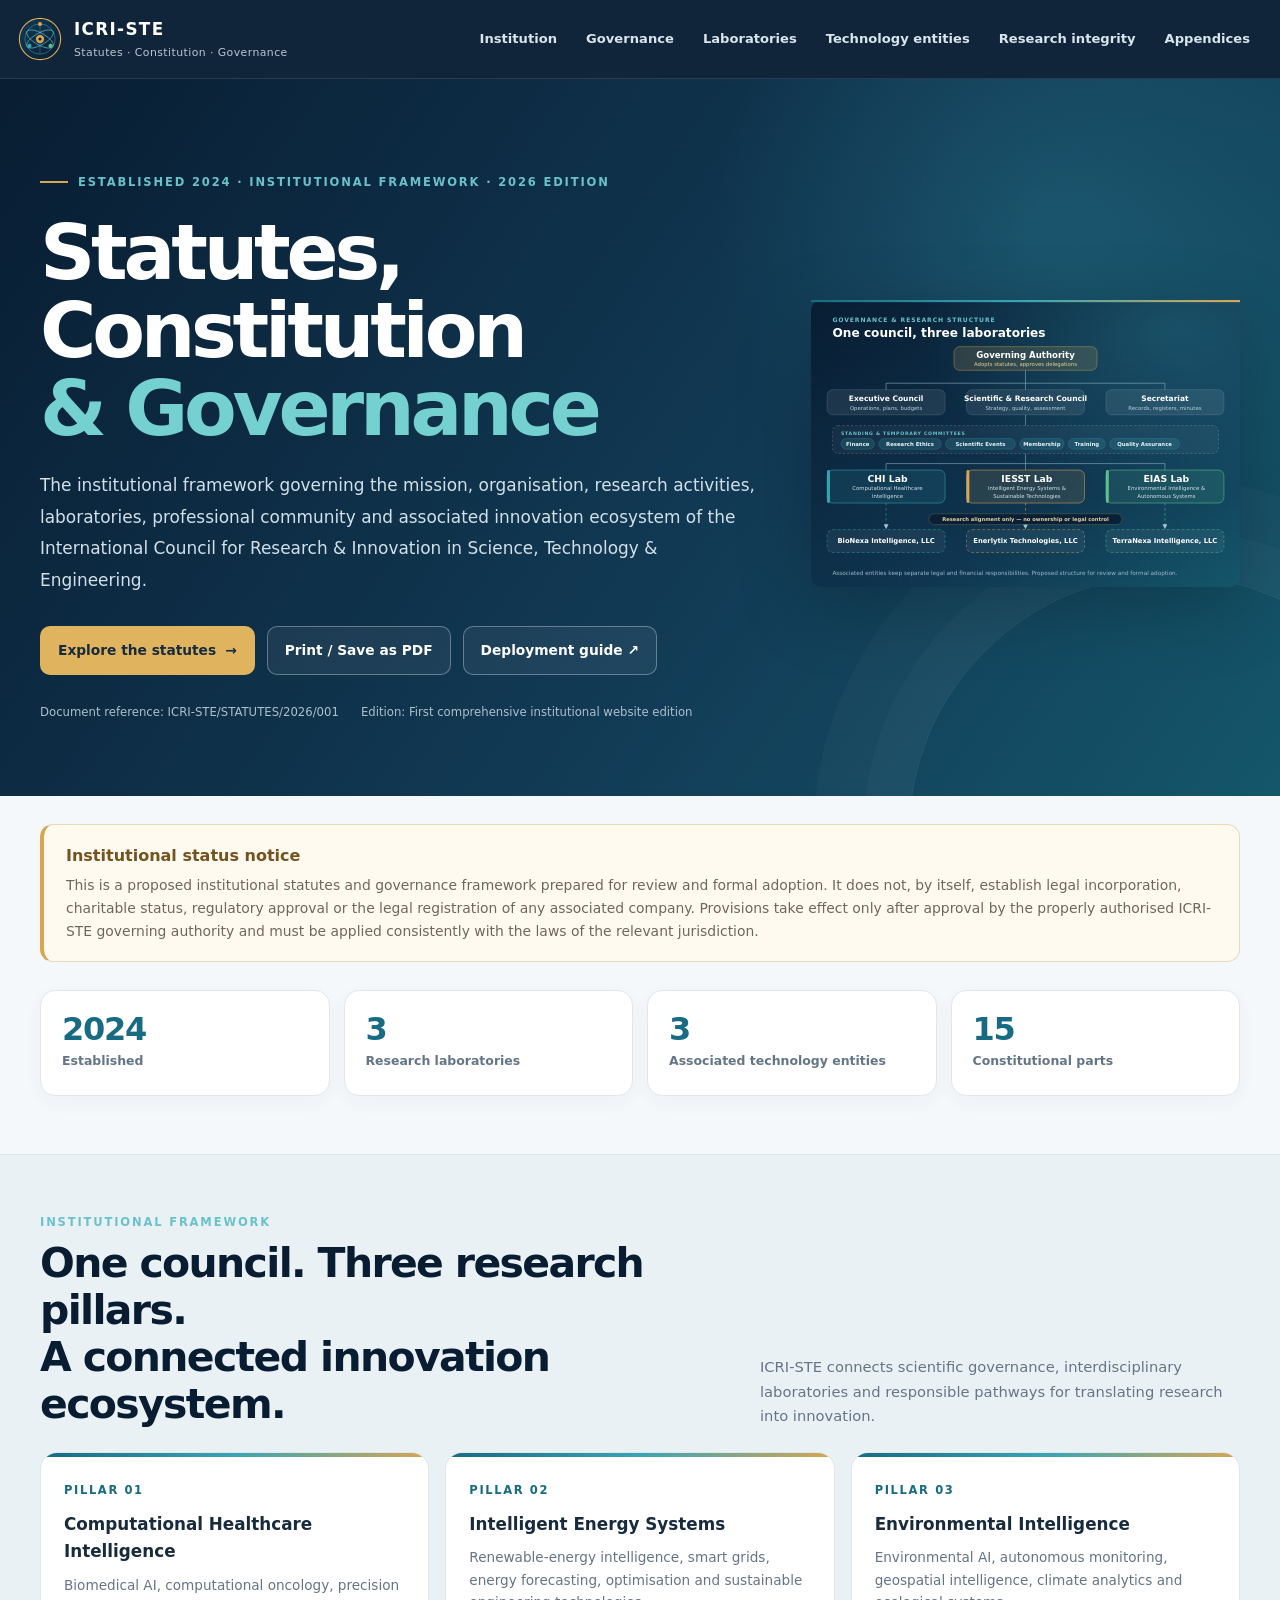
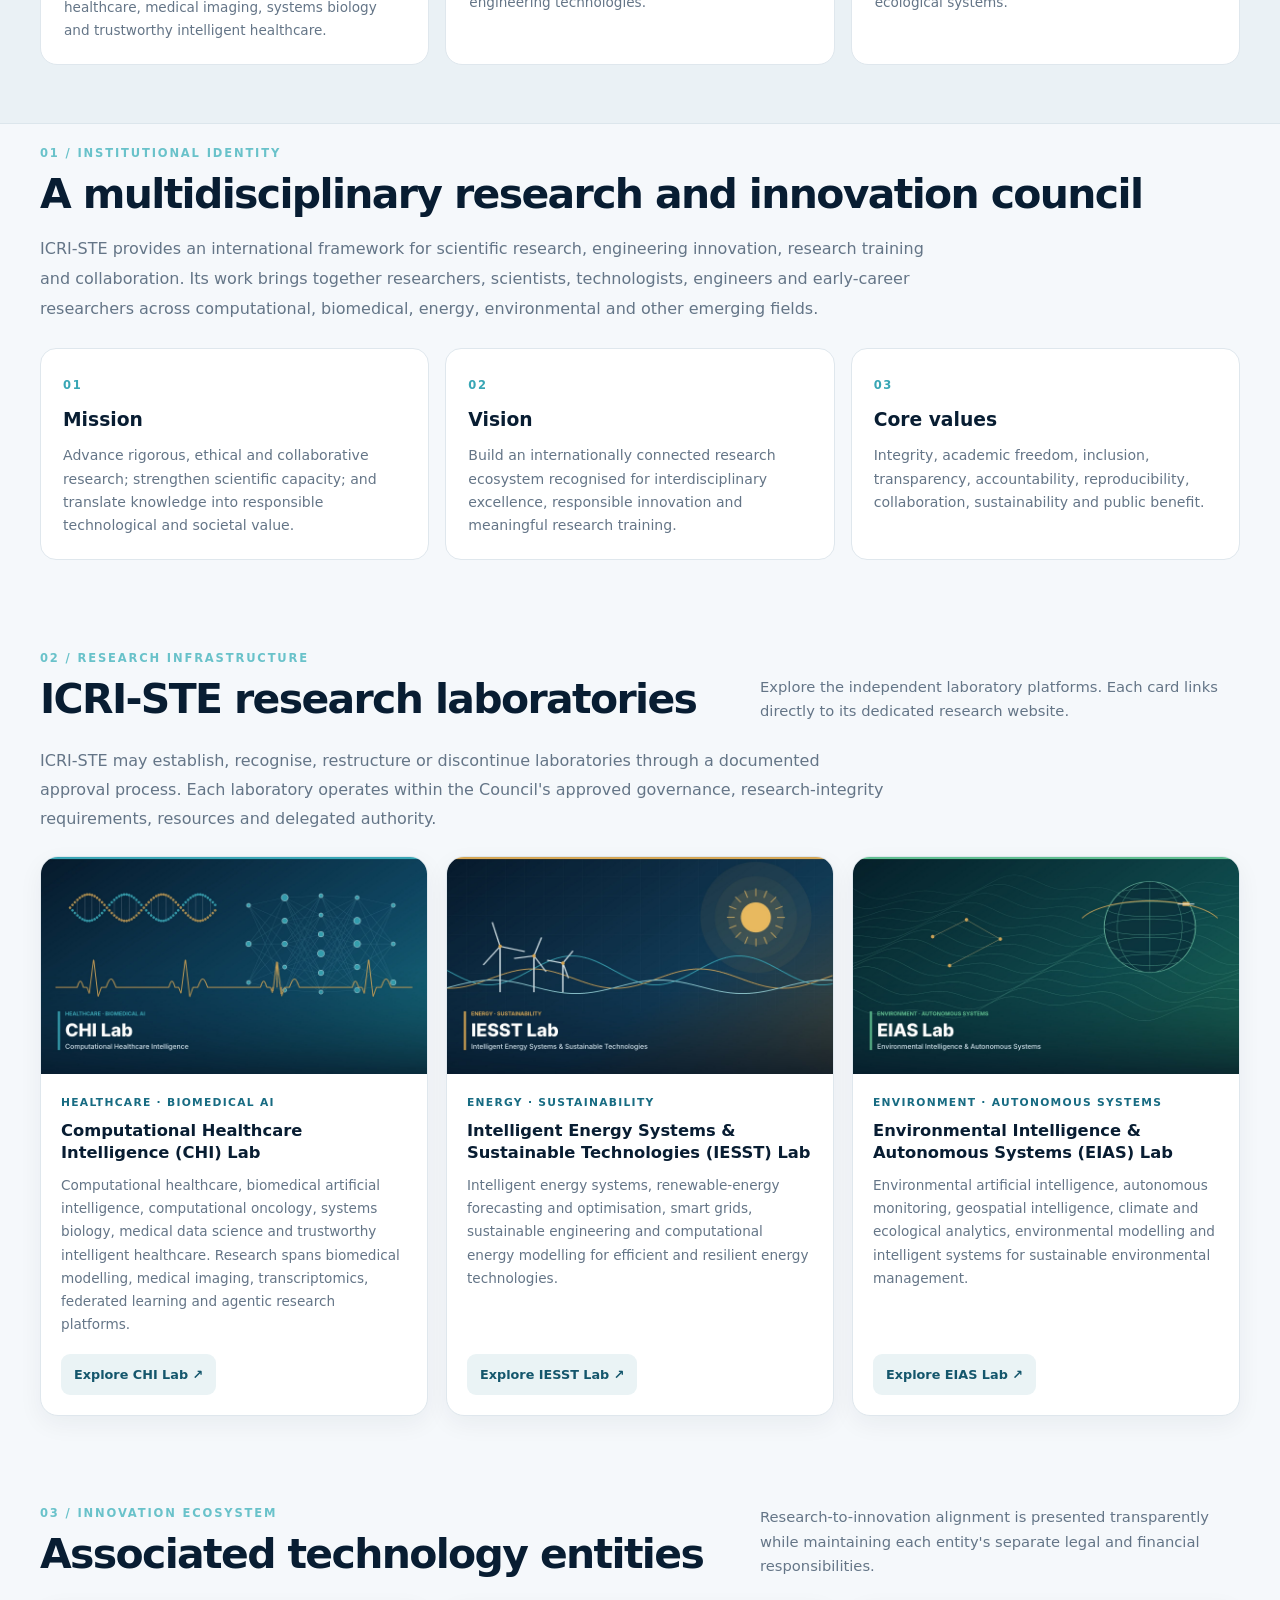
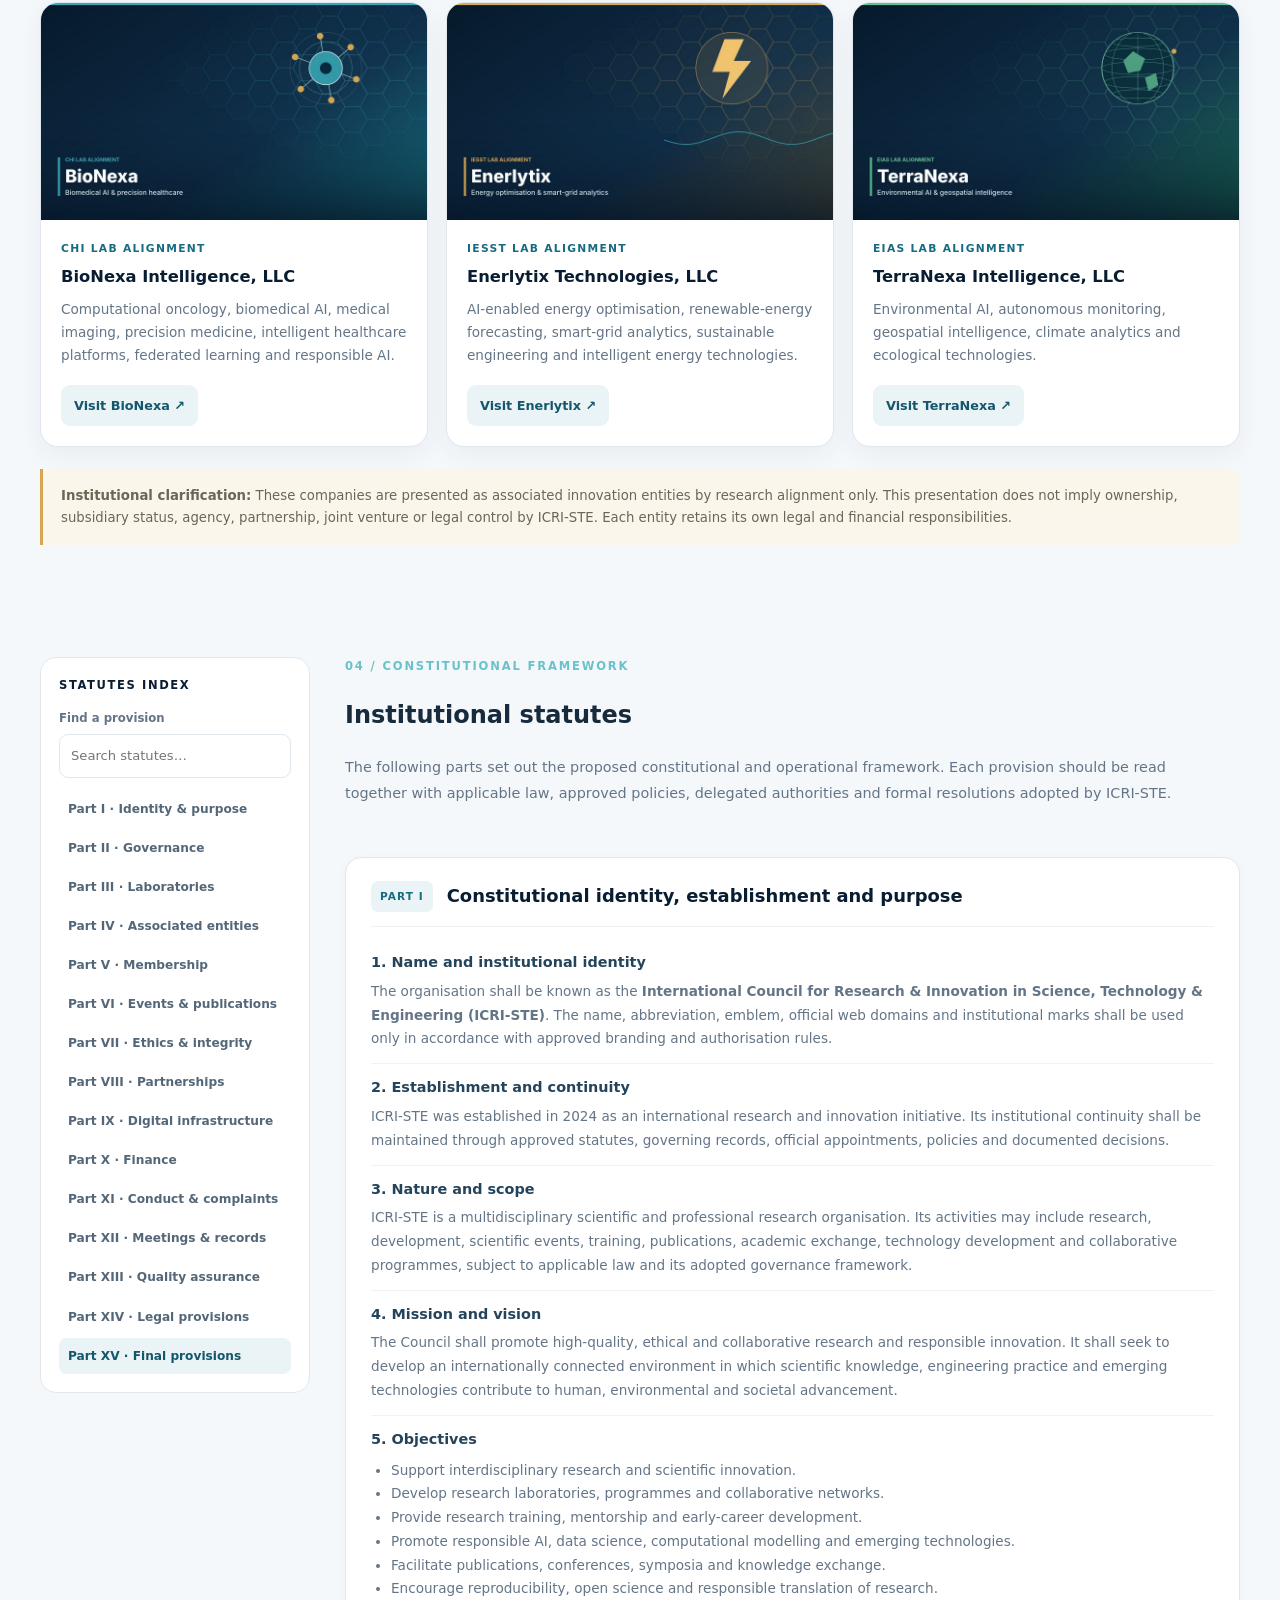
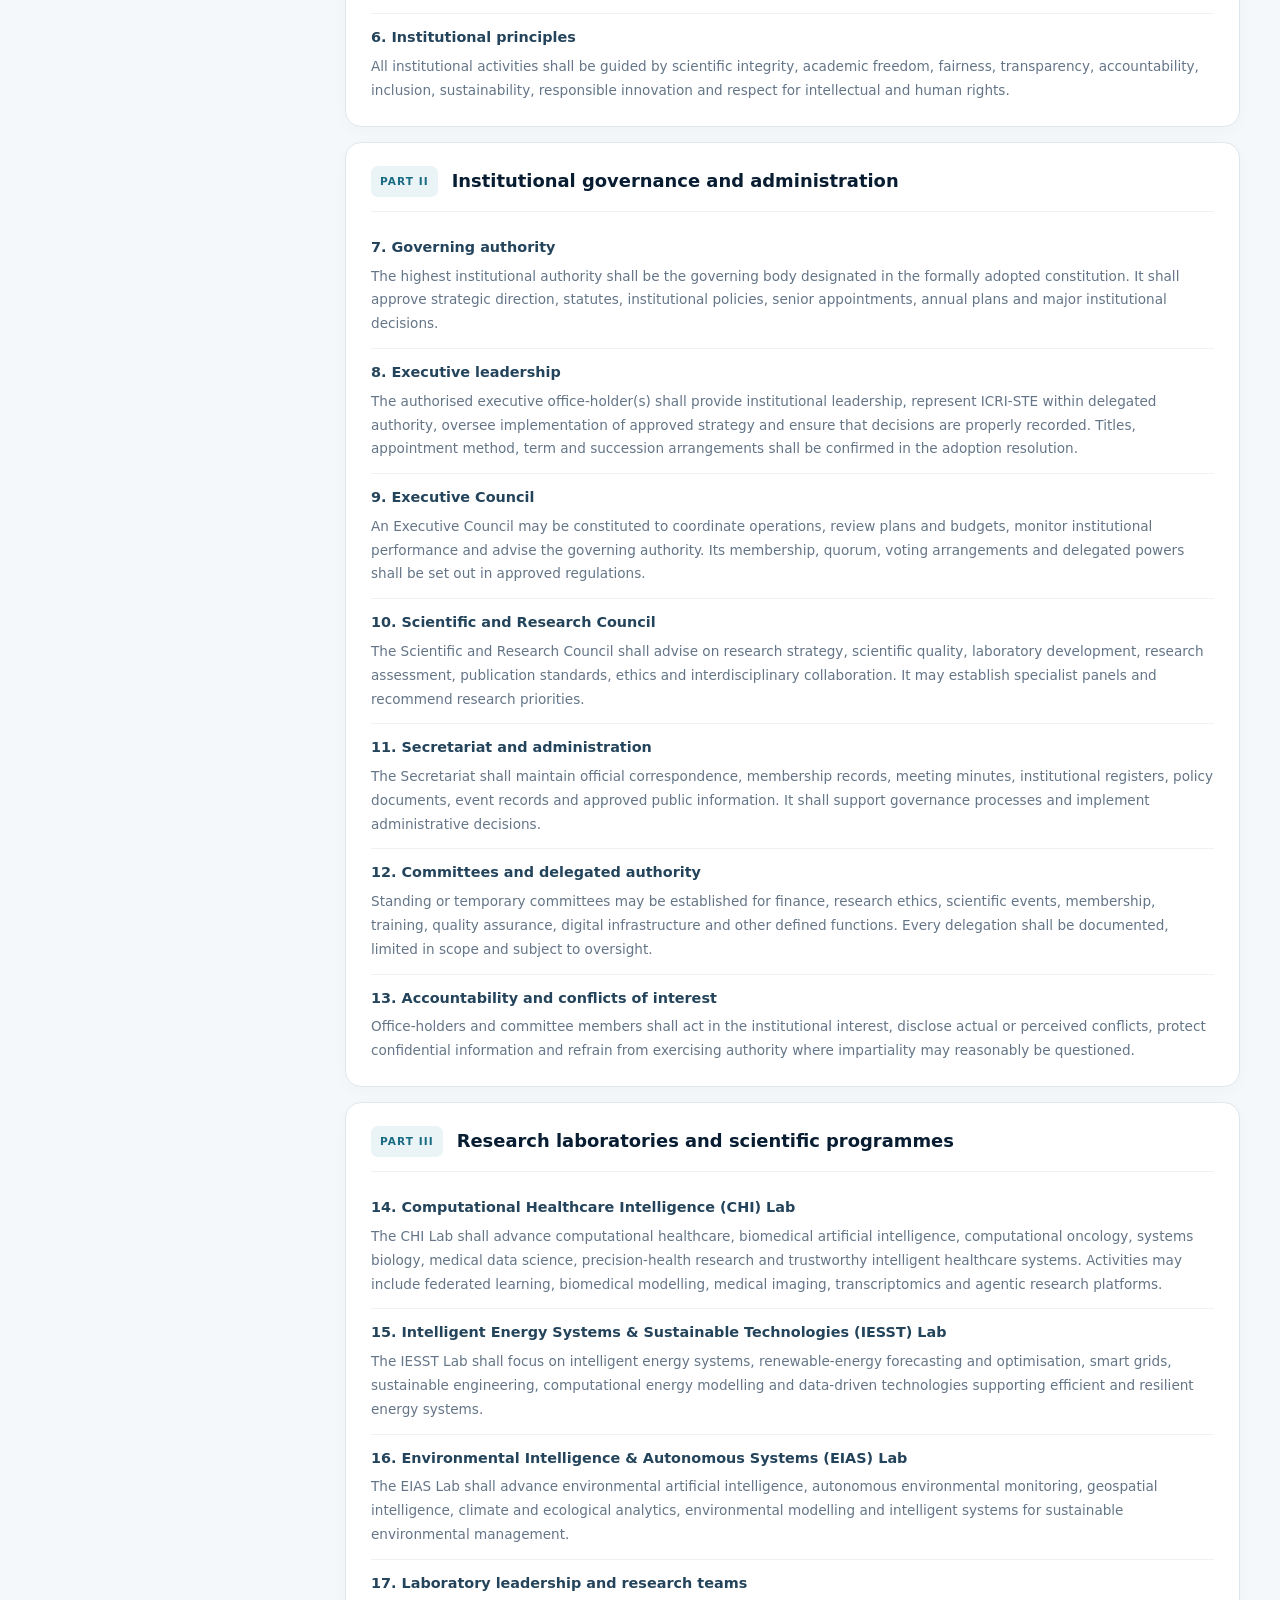
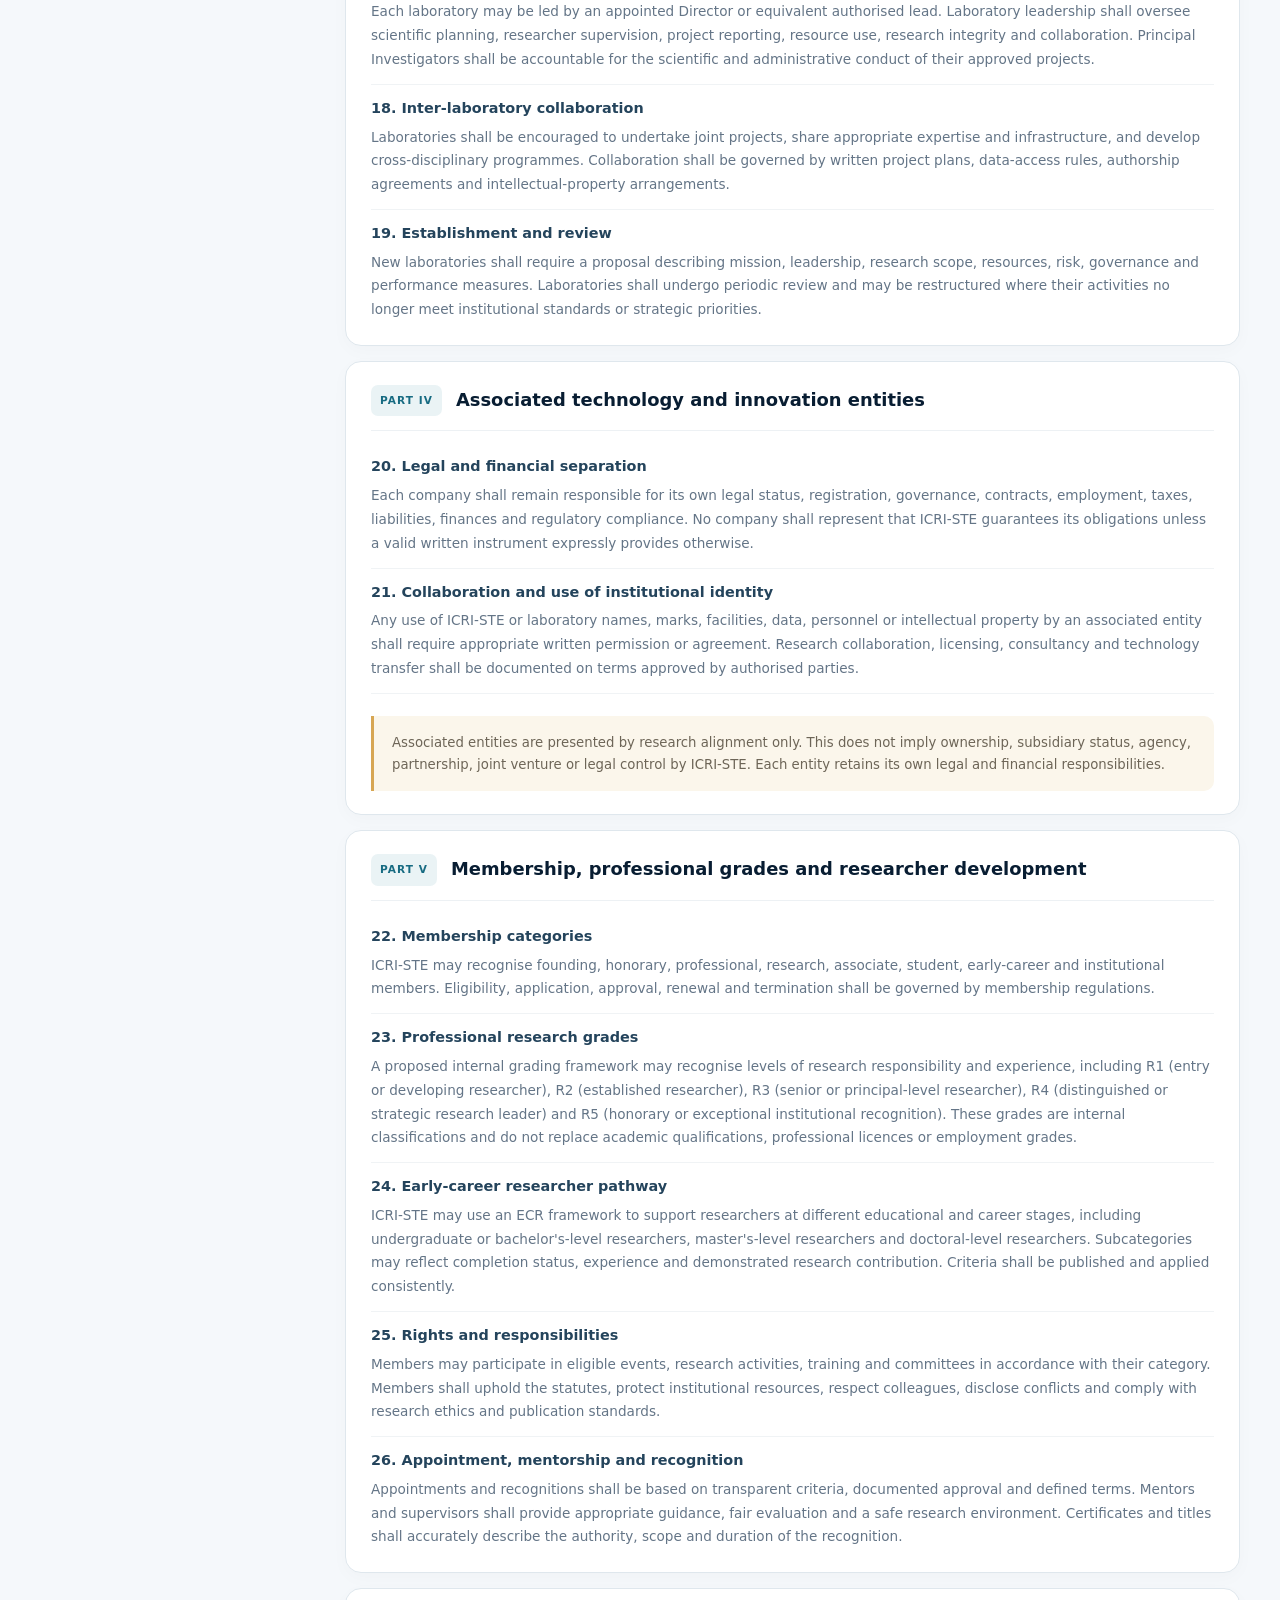
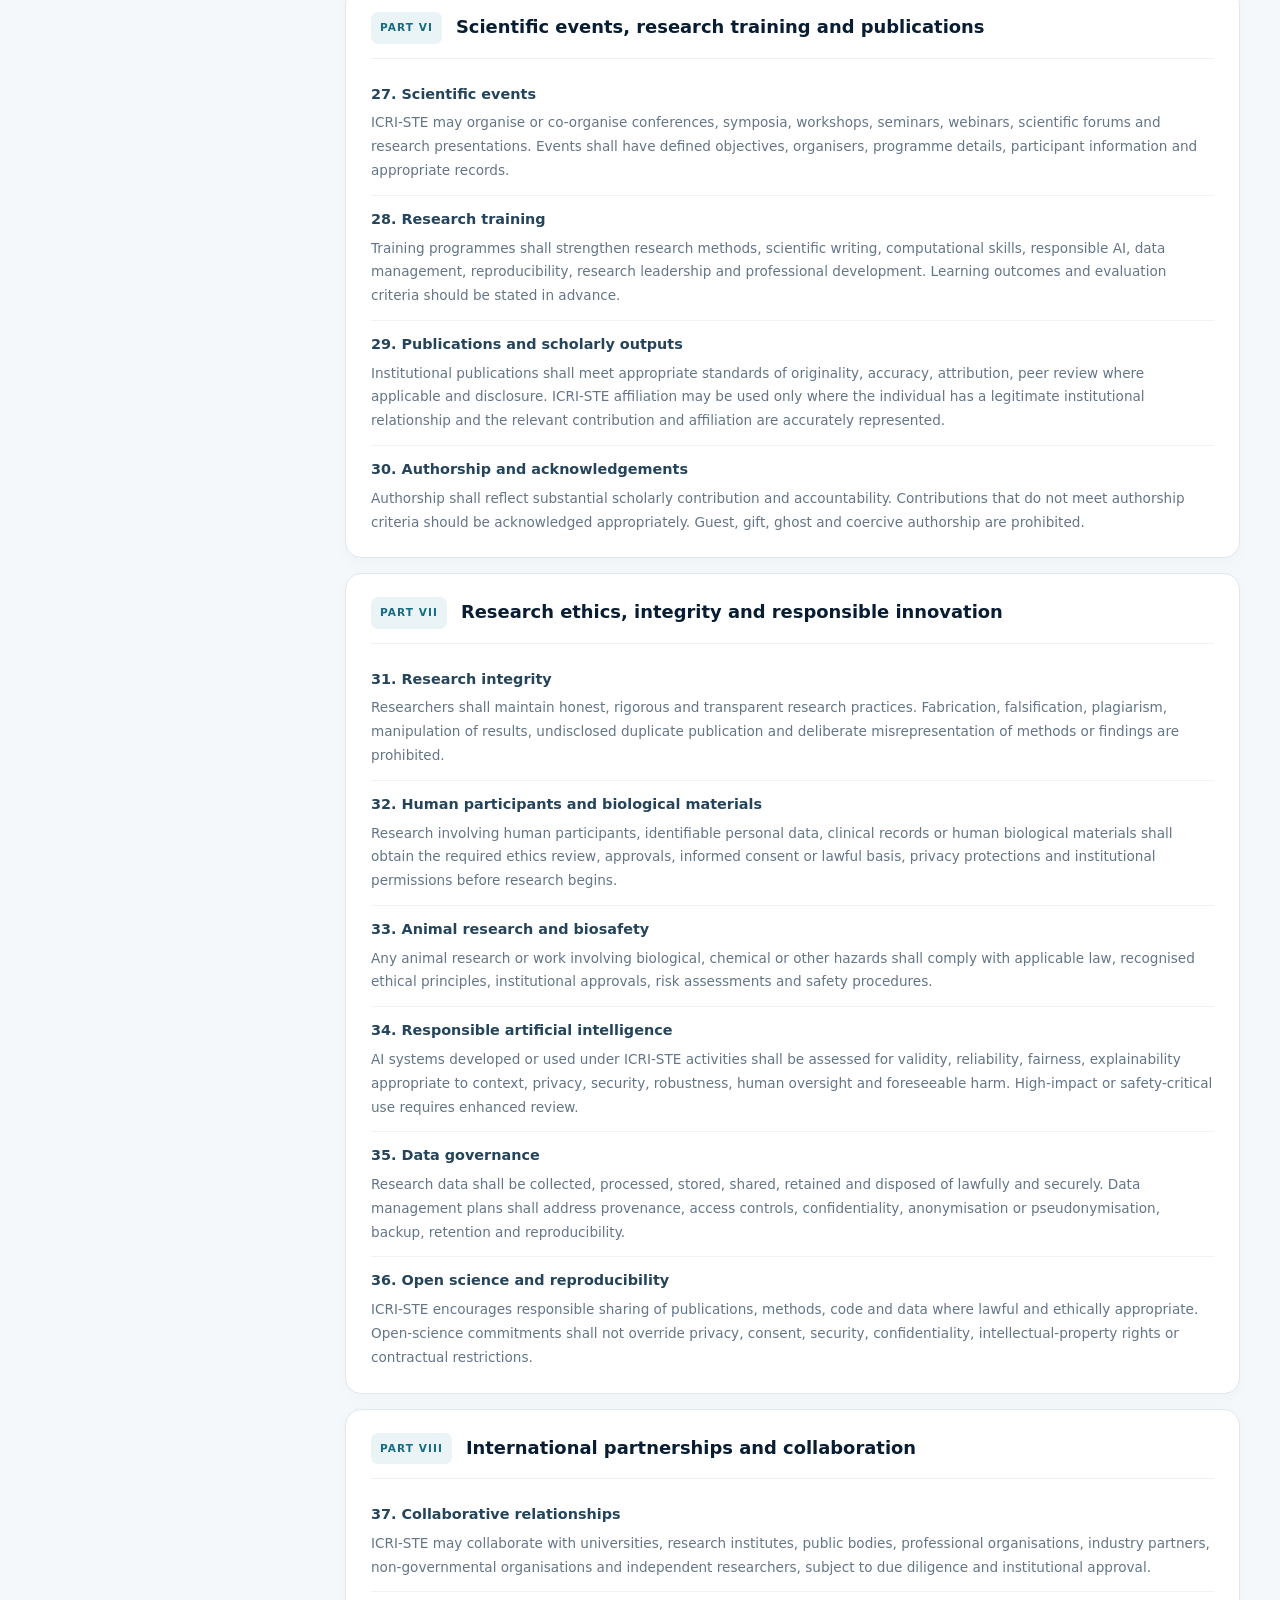
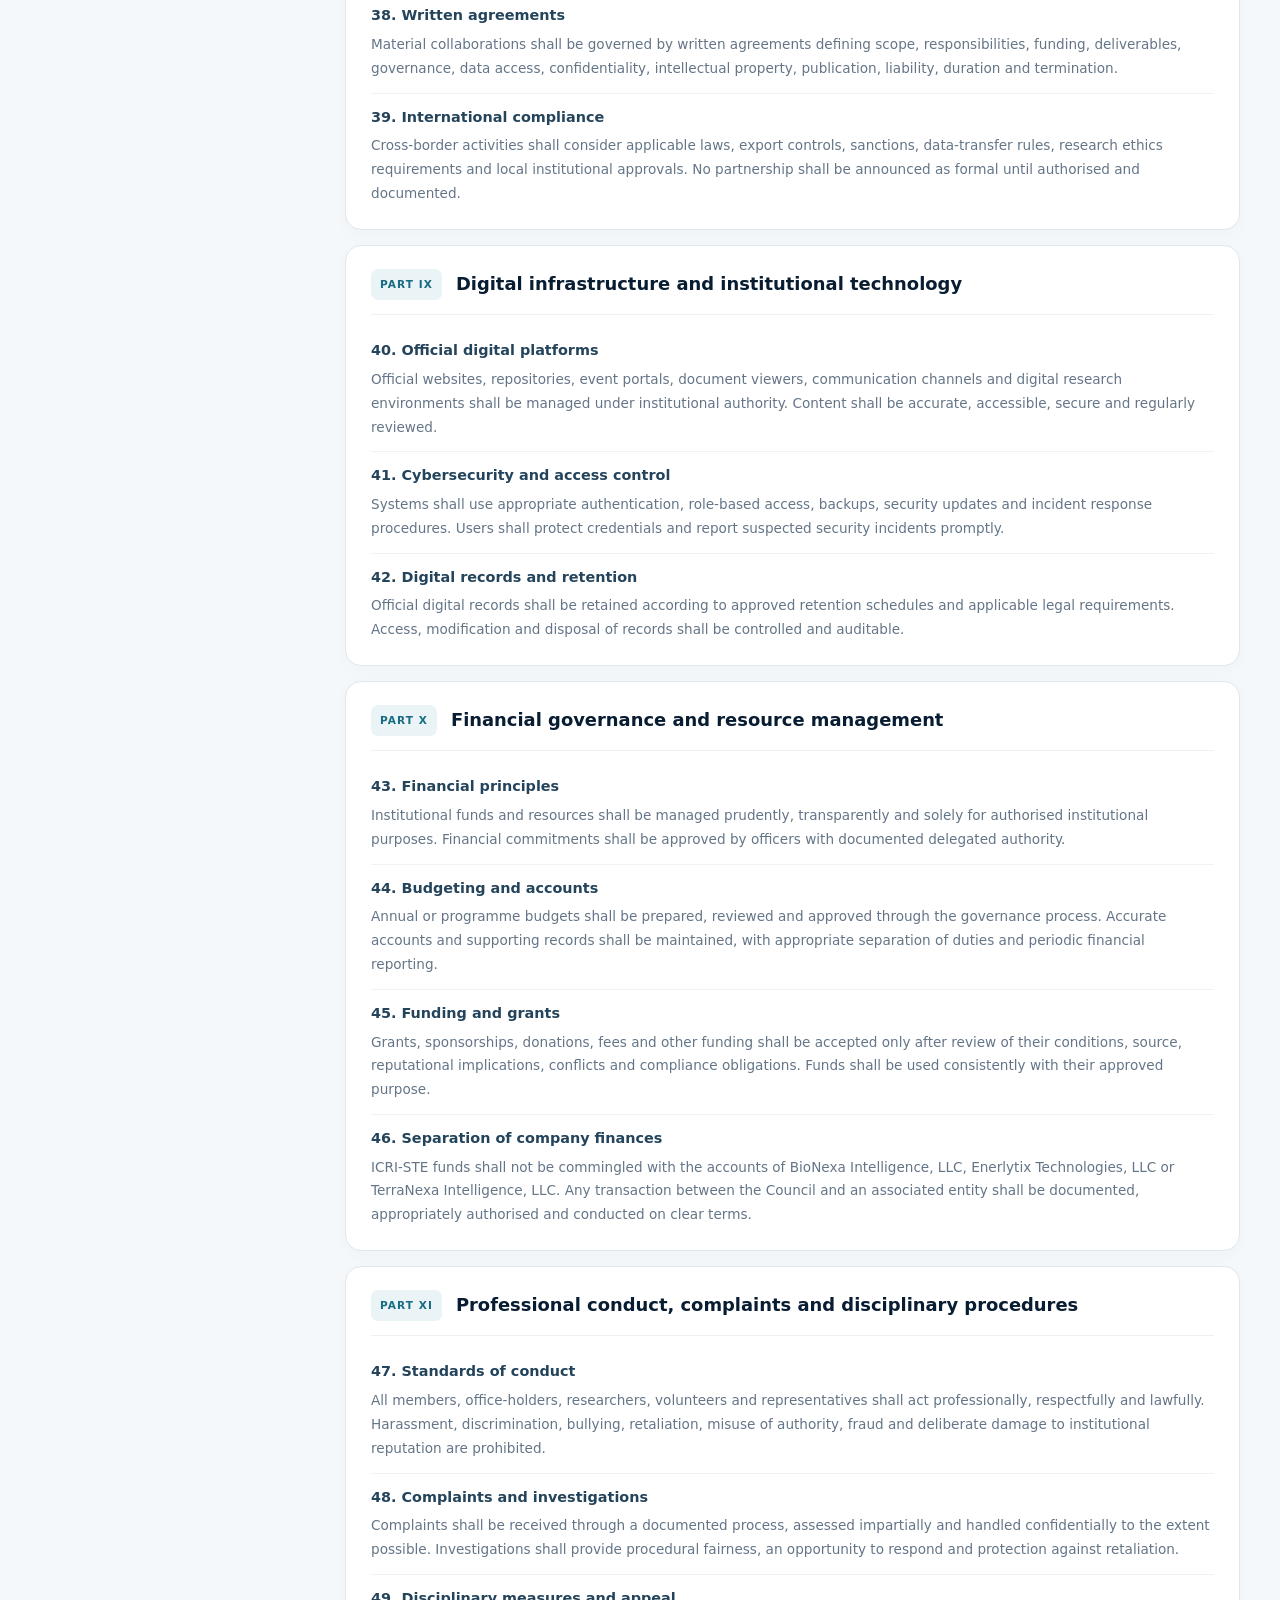
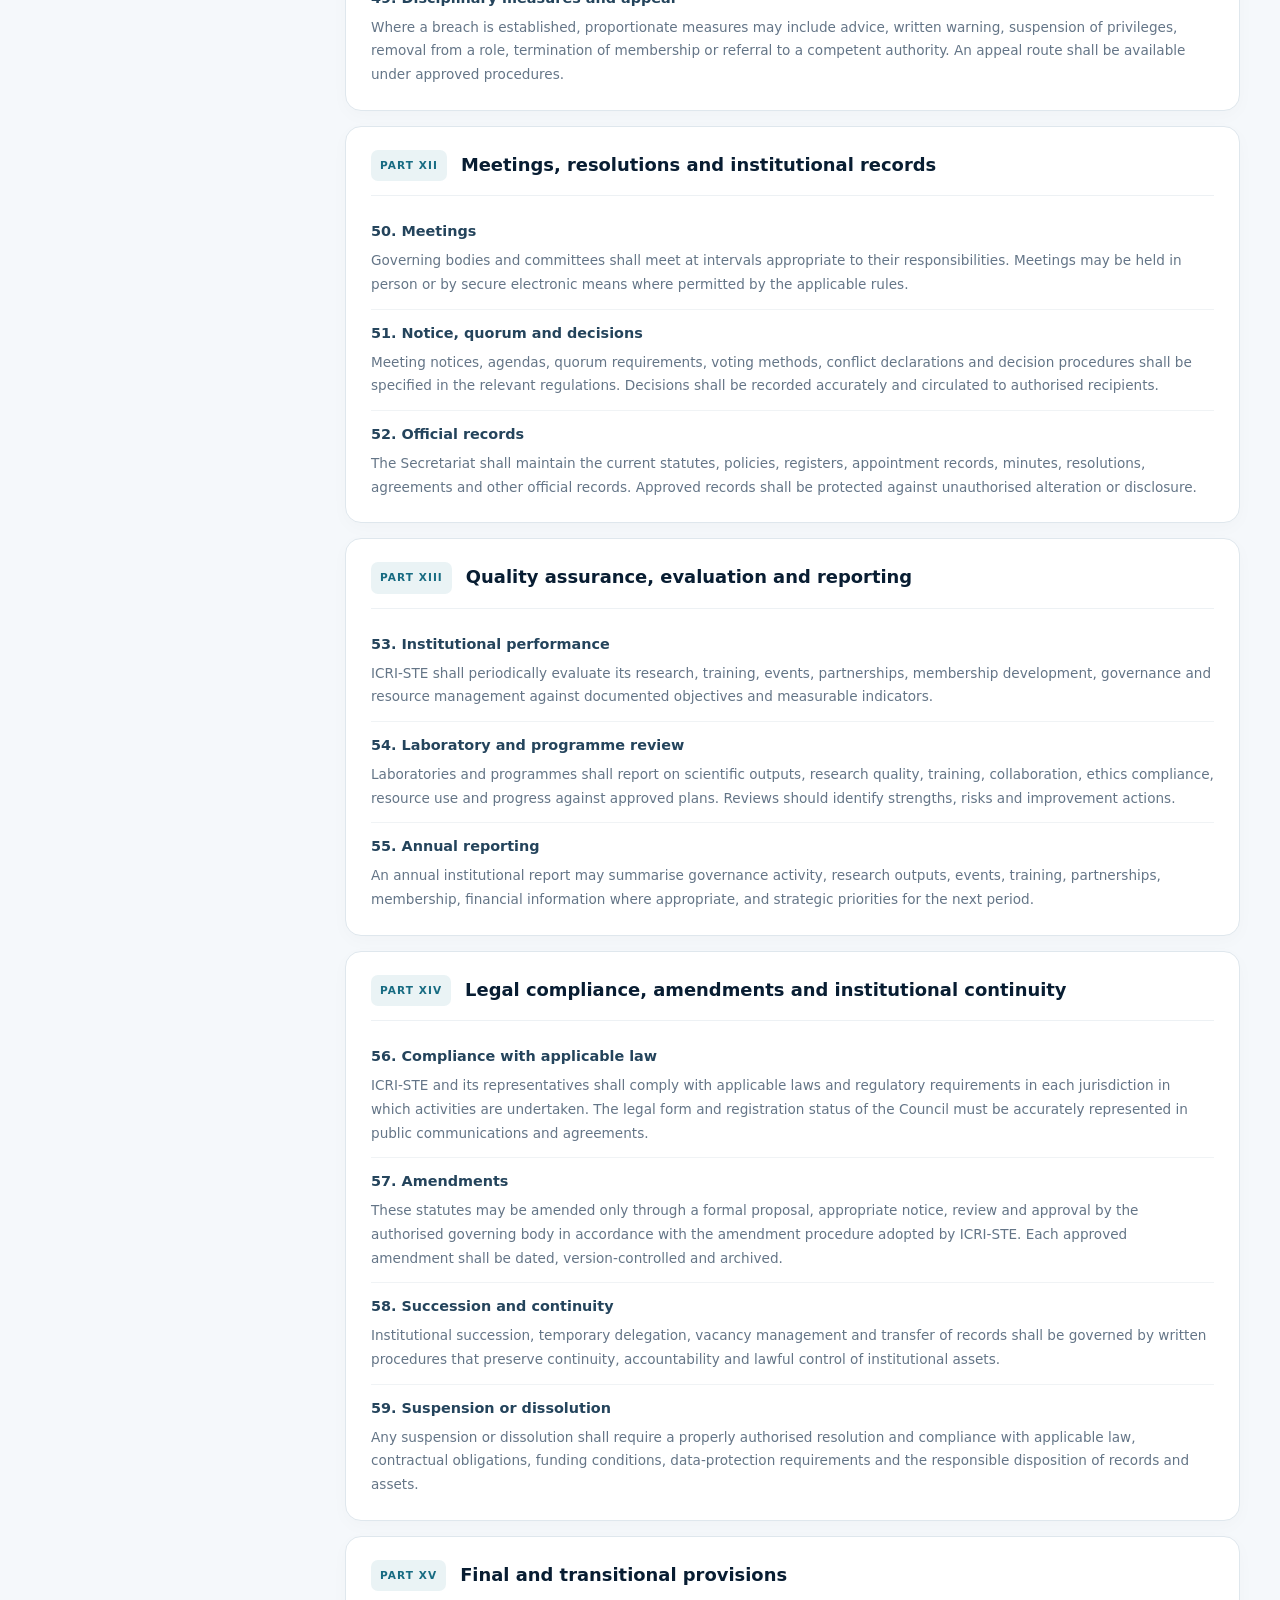
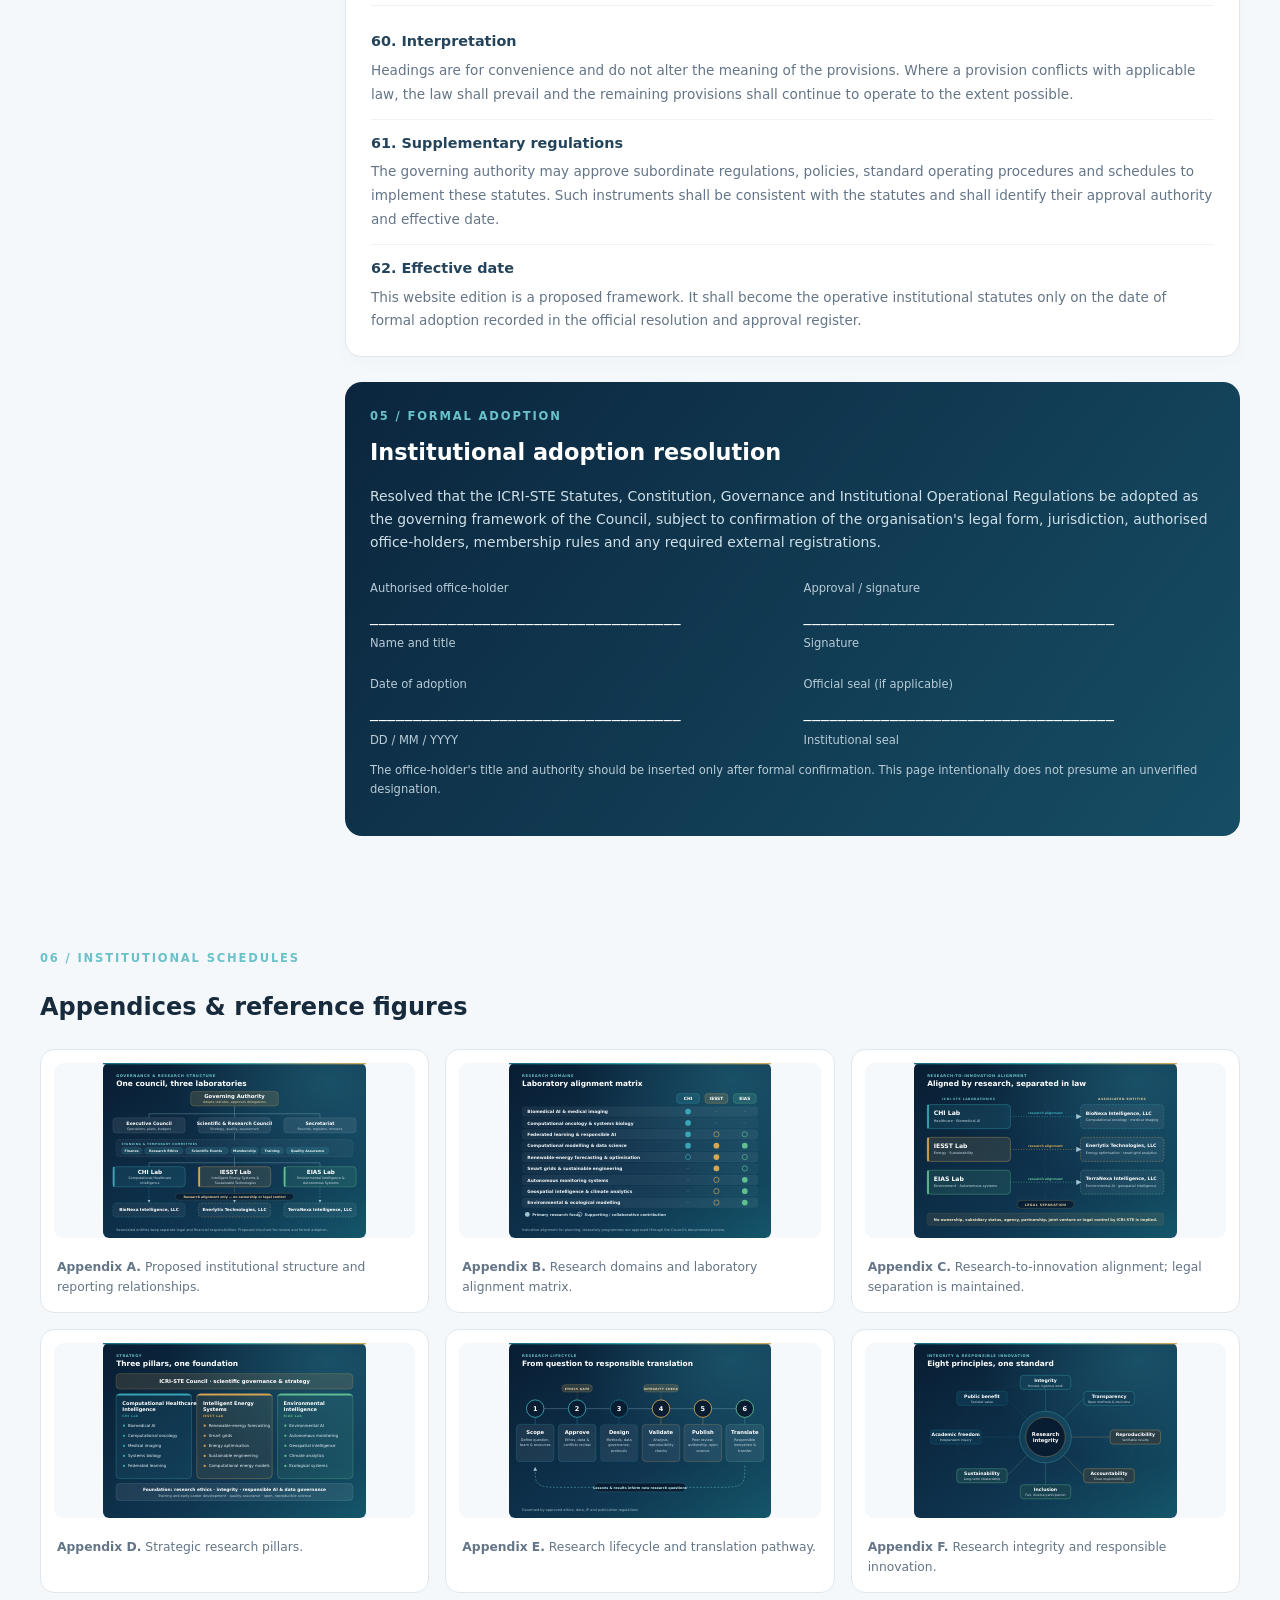
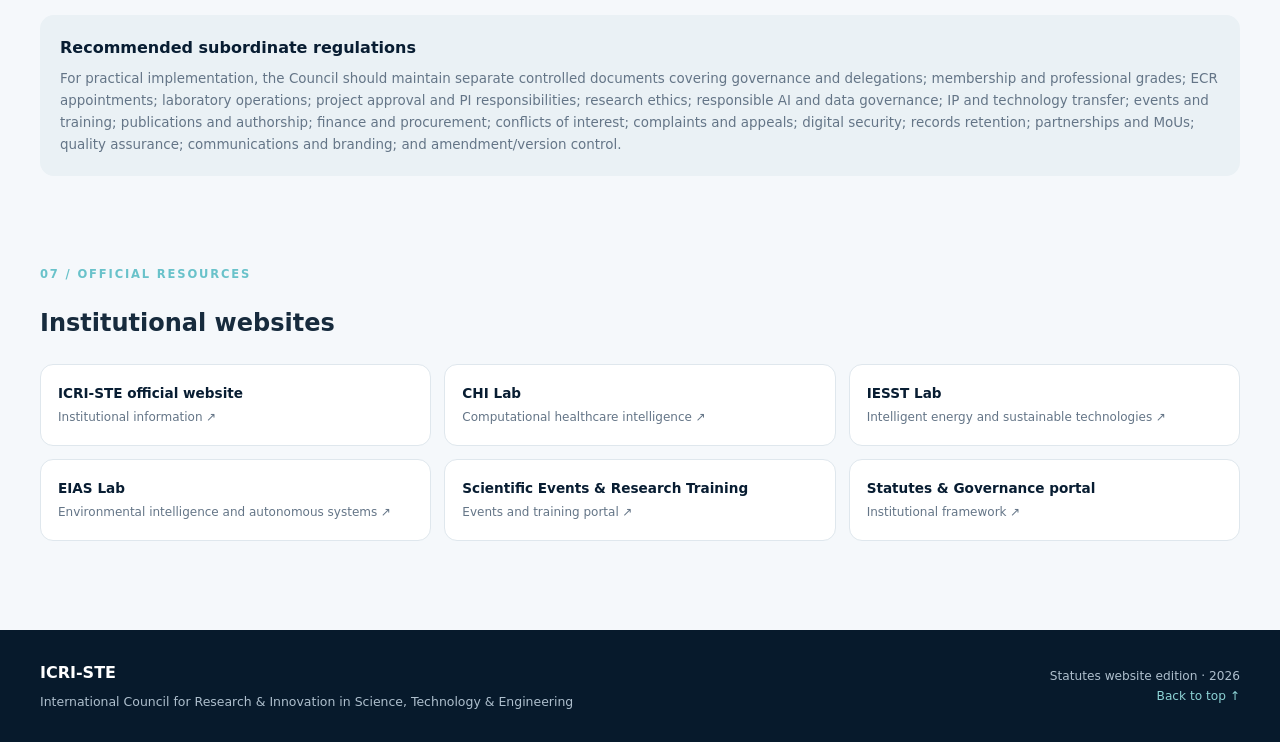
==== commit f147fa82: "Update meta tags from ICRI-STE to ICRI-HEE" ====
--- a/index.html
+++ b/index.html
@@ -3,9 +3,9 @@
 <head>
   <meta charset="UTF-8">
   <meta name="viewport" content="width=device-width, initial-scale=1">
-  <meta name="description" content="ICRI-STE institutional statutes, constitution, governance framework, research laboratories, associated innovation entities and responsible research principles.">
+  <meta name="description" content="ICRI-HEE institutional statutes, constitution, governance framework, research laboratories, associated innovation entities and responsible research principles.">
   <meta name="theme-color" content="#081d32">
-  <meta property="og:title" content="ICRI-STE | Statutes, Constitution & Governance">
+  <meta property="og:title" content="ICRI-HEE | Statutes, Constitution & Governance">
   <meta property="og:description" content="The institutional framework for ICRI-STE governance, research laboratories and responsible innovation.">
   <meta property="og:type" content="website">
   <meta property="og:url" content="https://didarmurad2019.github.io/Statutes.github.io/">
@@ -13,7 +13,7 @@
   <meta property="og:image:width" content="1200">
   <meta property="og:image:height" content="630">
   <meta name="twitter:card" content="summary_large_image">
-  <meta name="twitter:title" content="ICRI-STE | Statutes, Constitution &amp; Governance">
+  <meta name="twitter:title" content="ICRI-HEE | Statutes, Constitution &amp; Governance">
   <meta name="twitter:image" content="https://didarmurad2019.github.io/Statutes.github.io/assets/og-image.png">
   <link rel="canonical" href="https://didarmurad2019.github.io/Statutes.github.io/">
   <title>ICRI-STE | Statutes, Constitution & Governance</title>
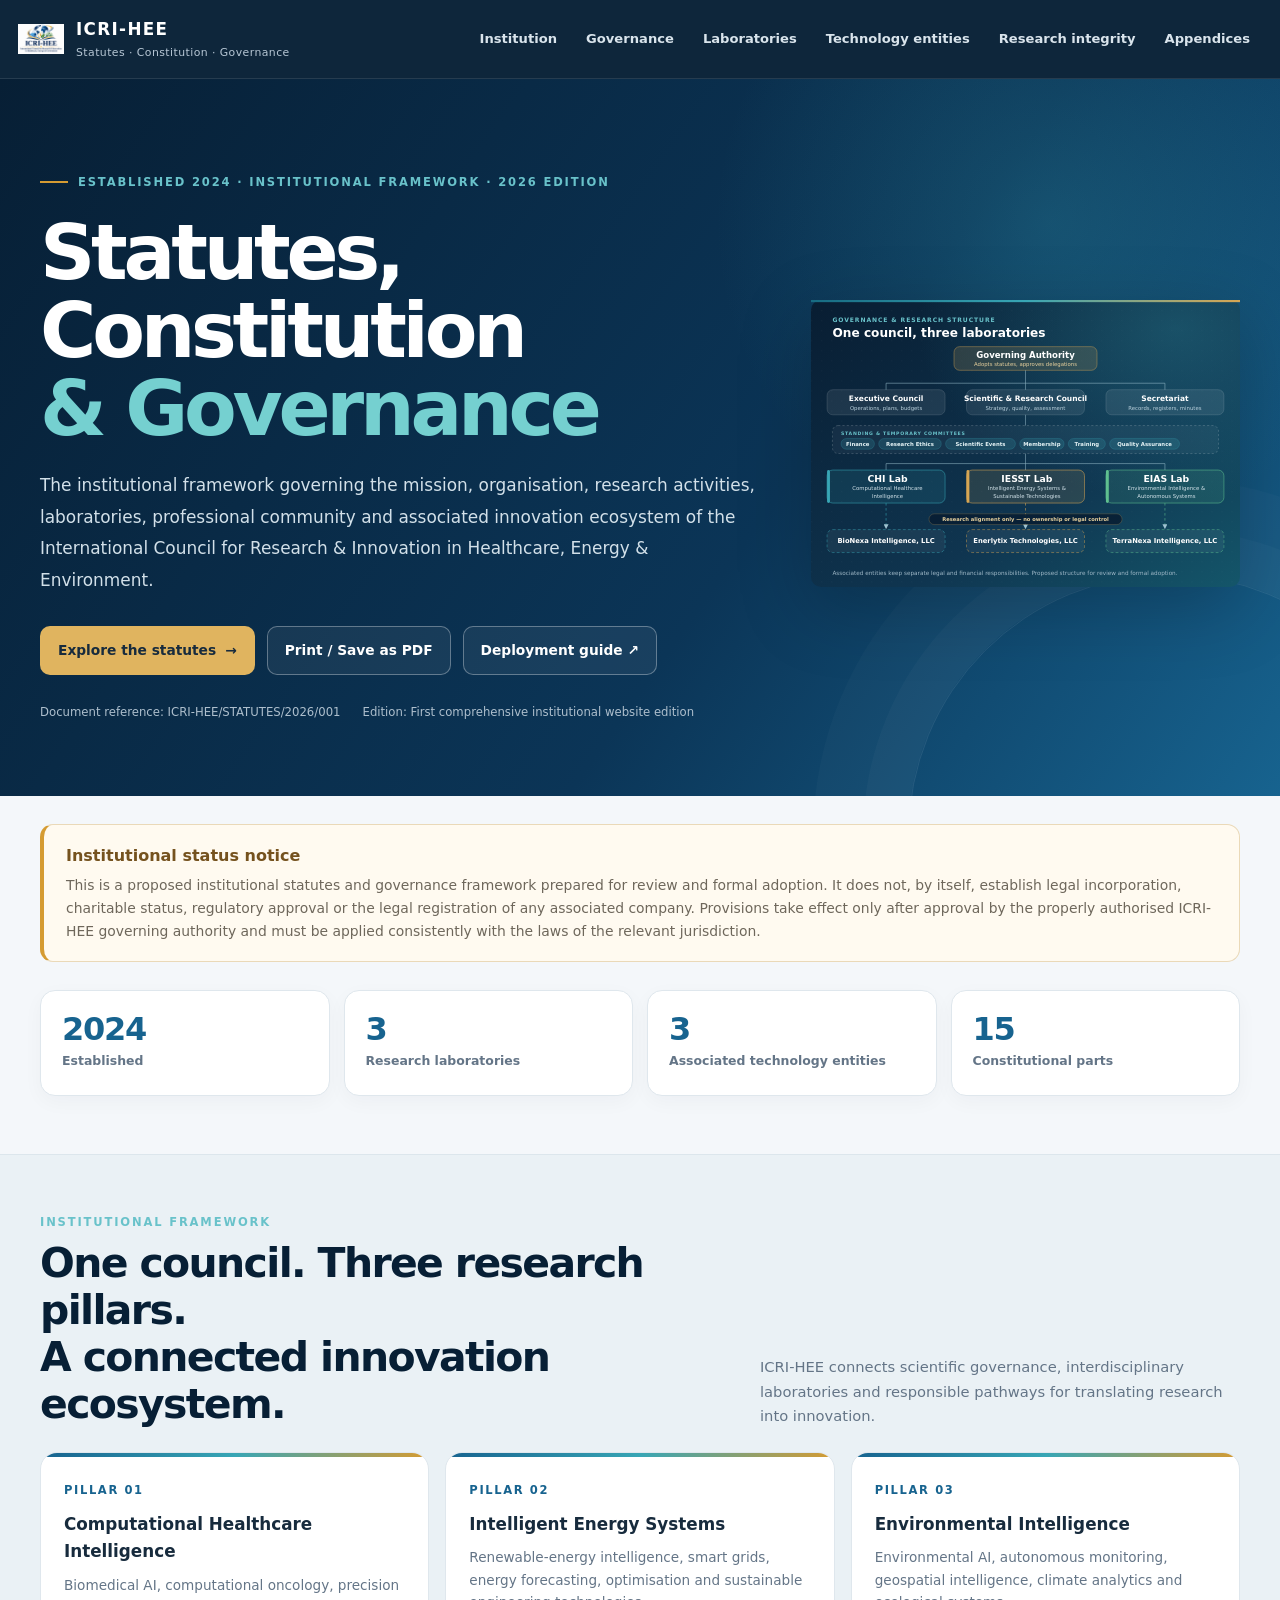
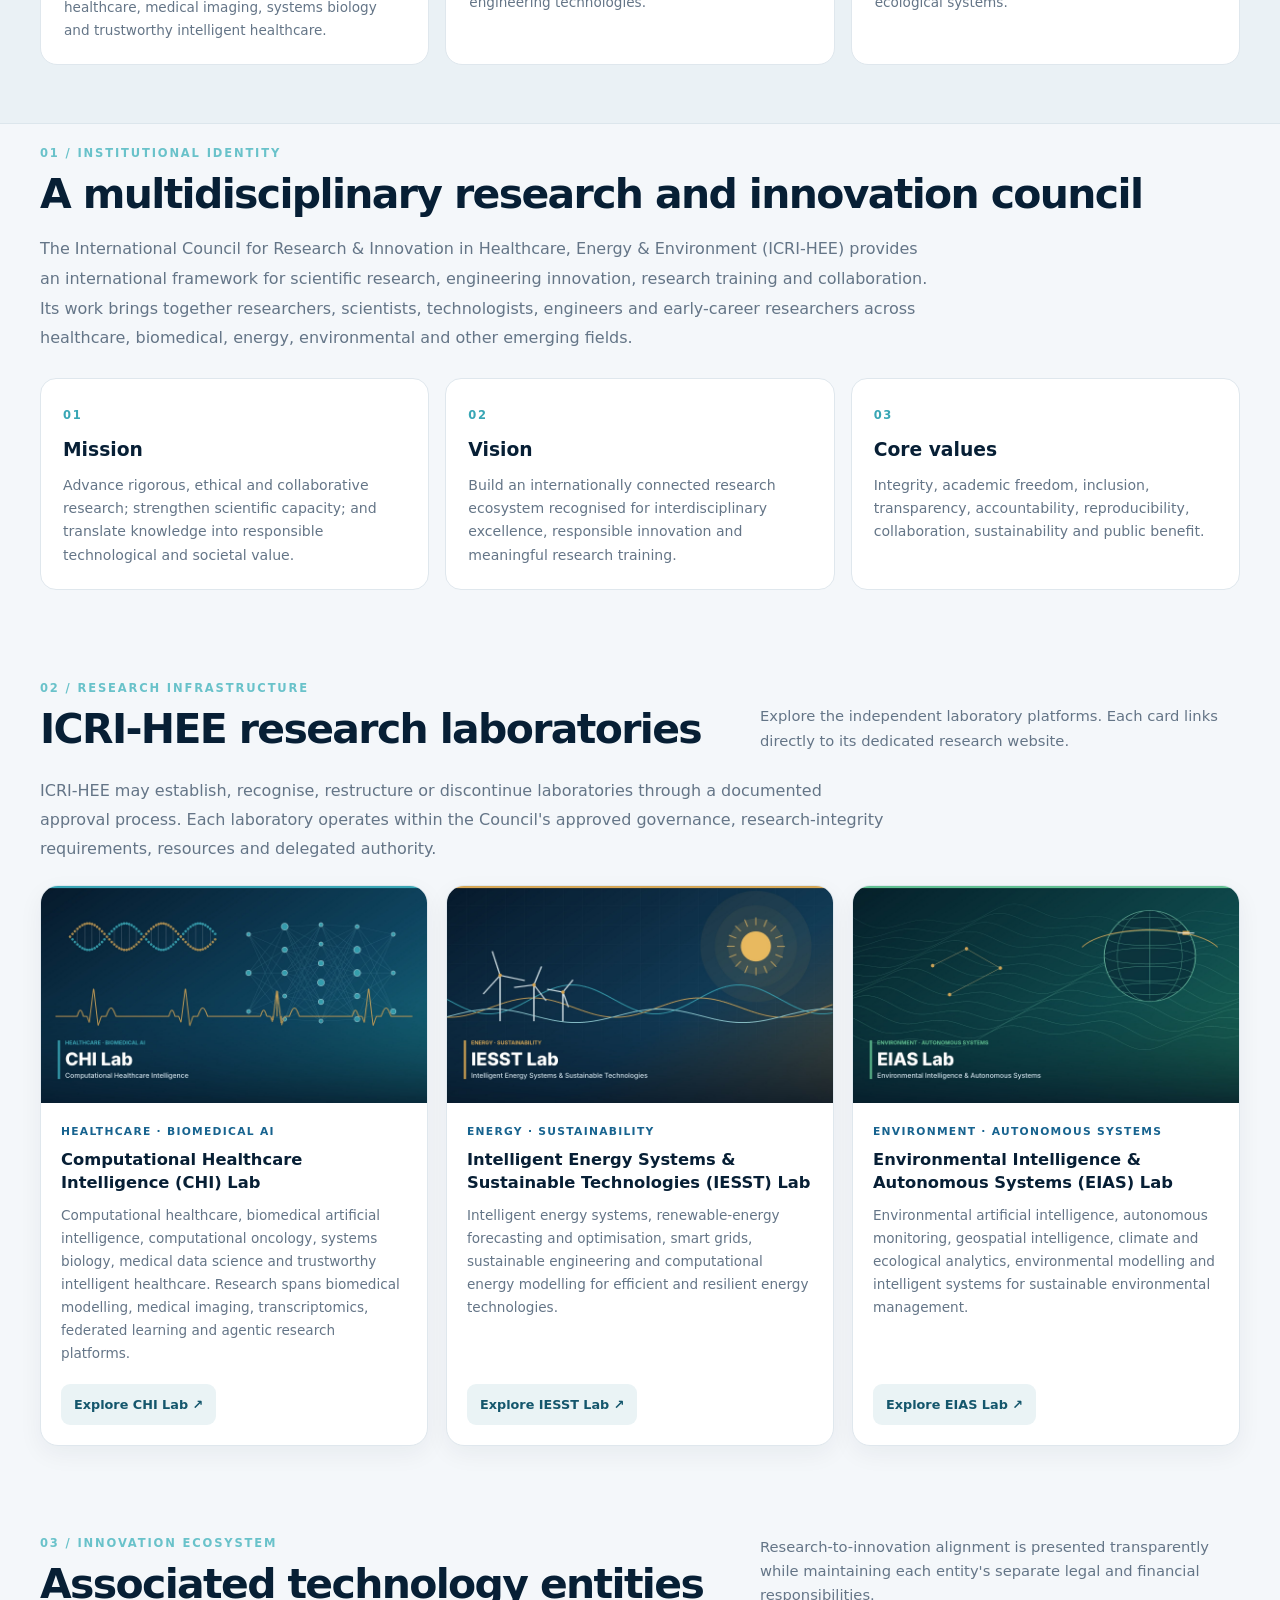
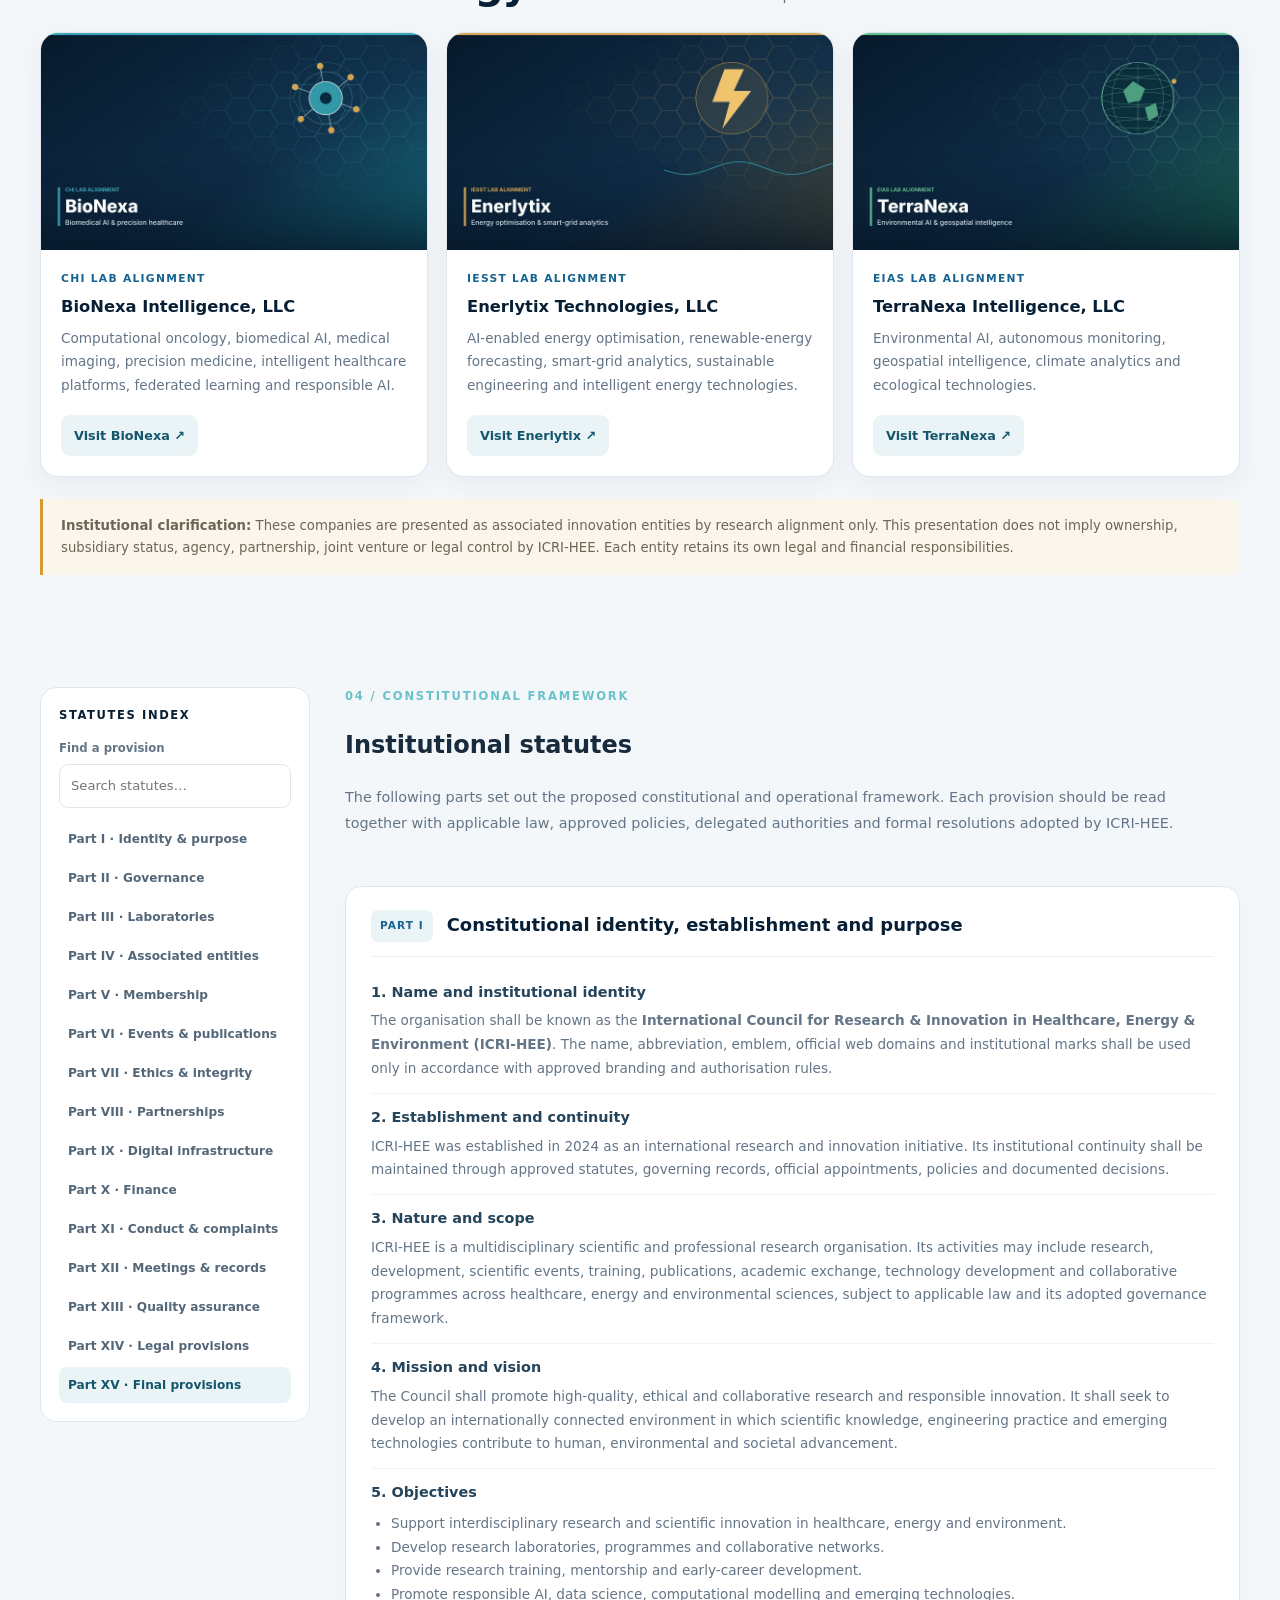
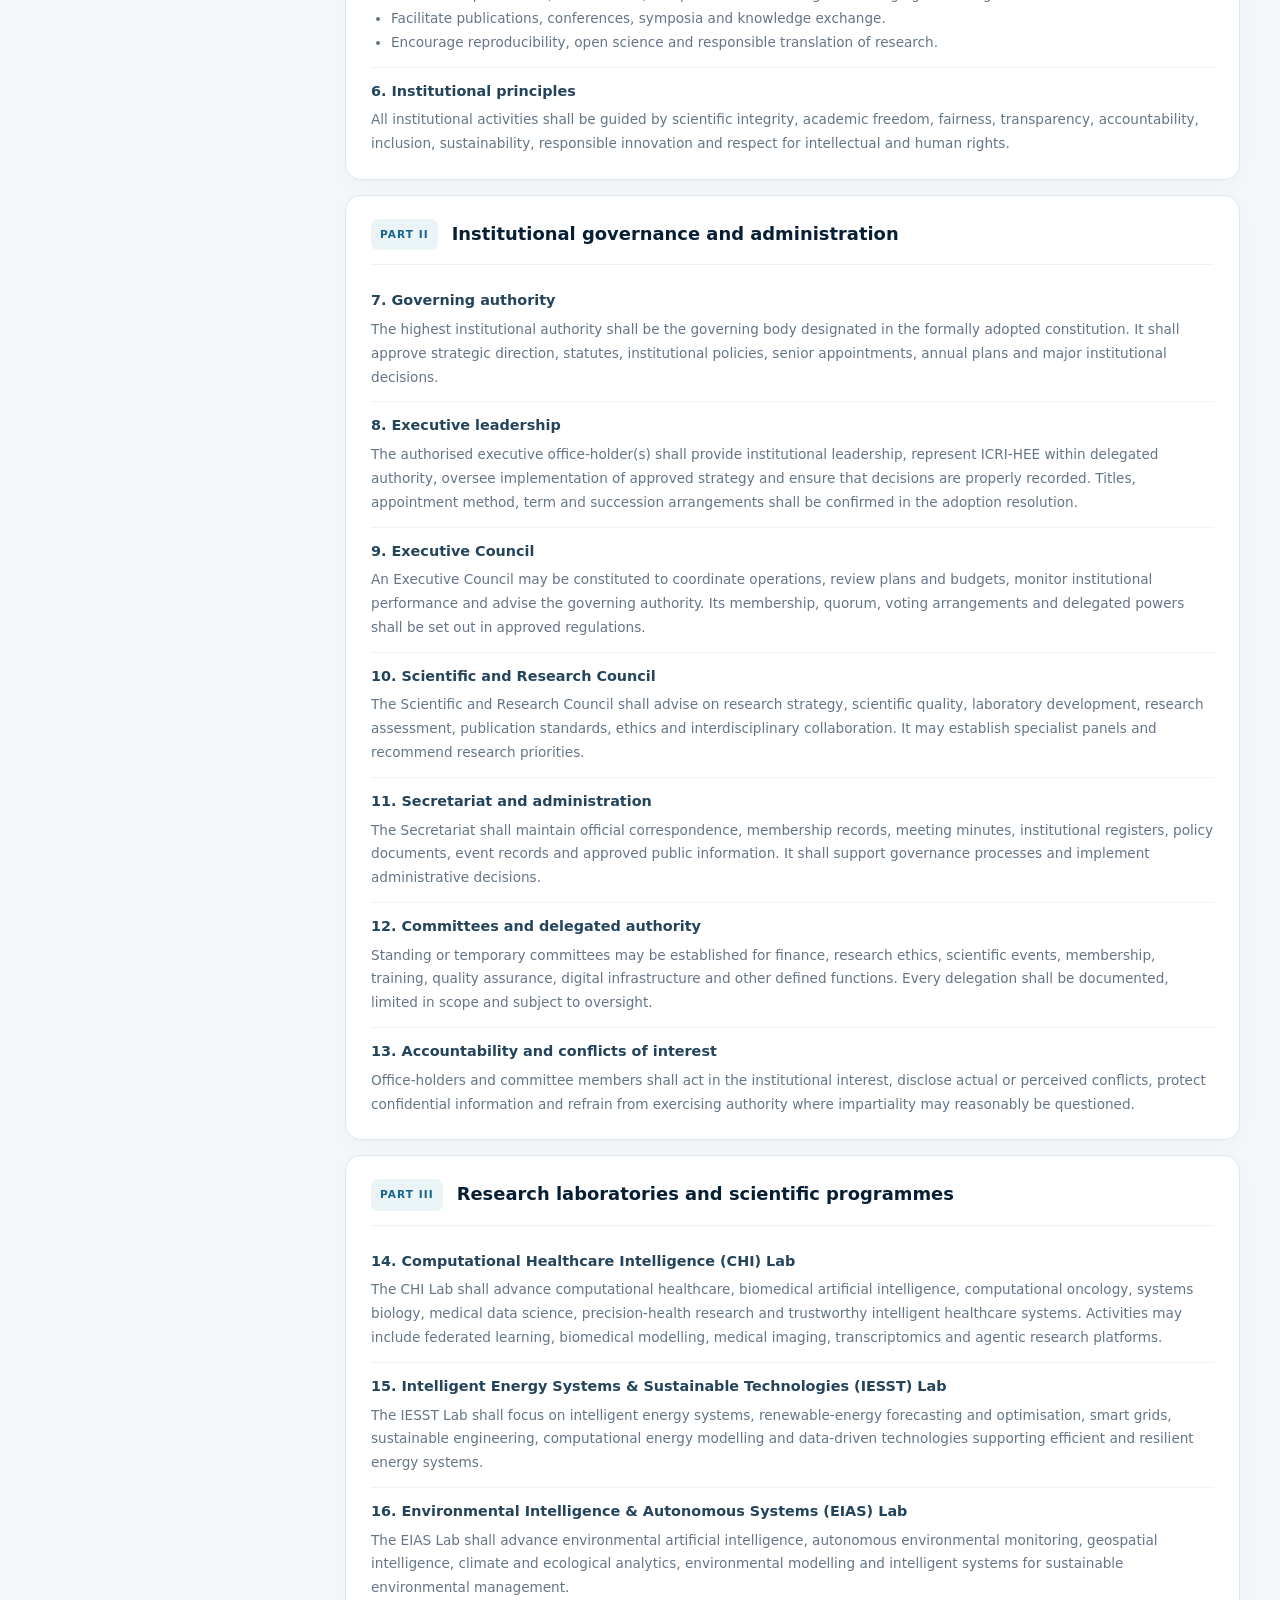
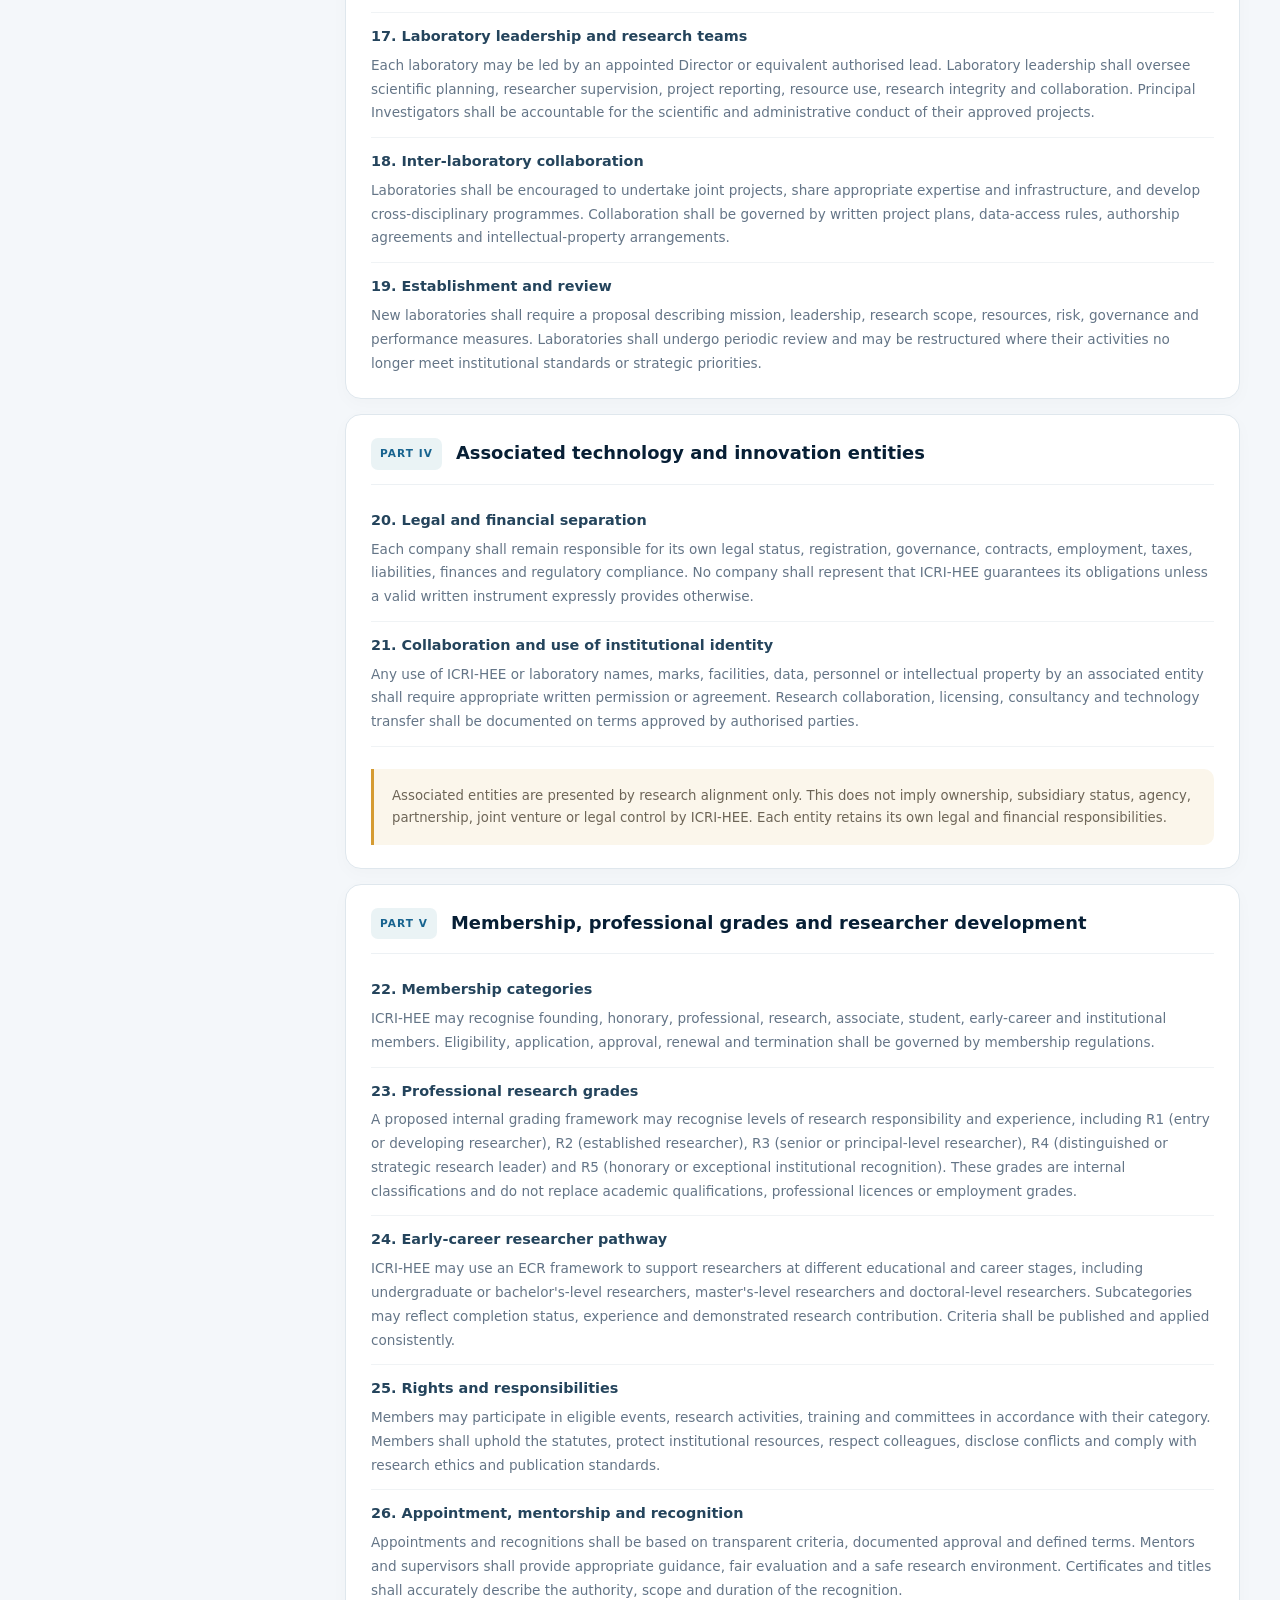
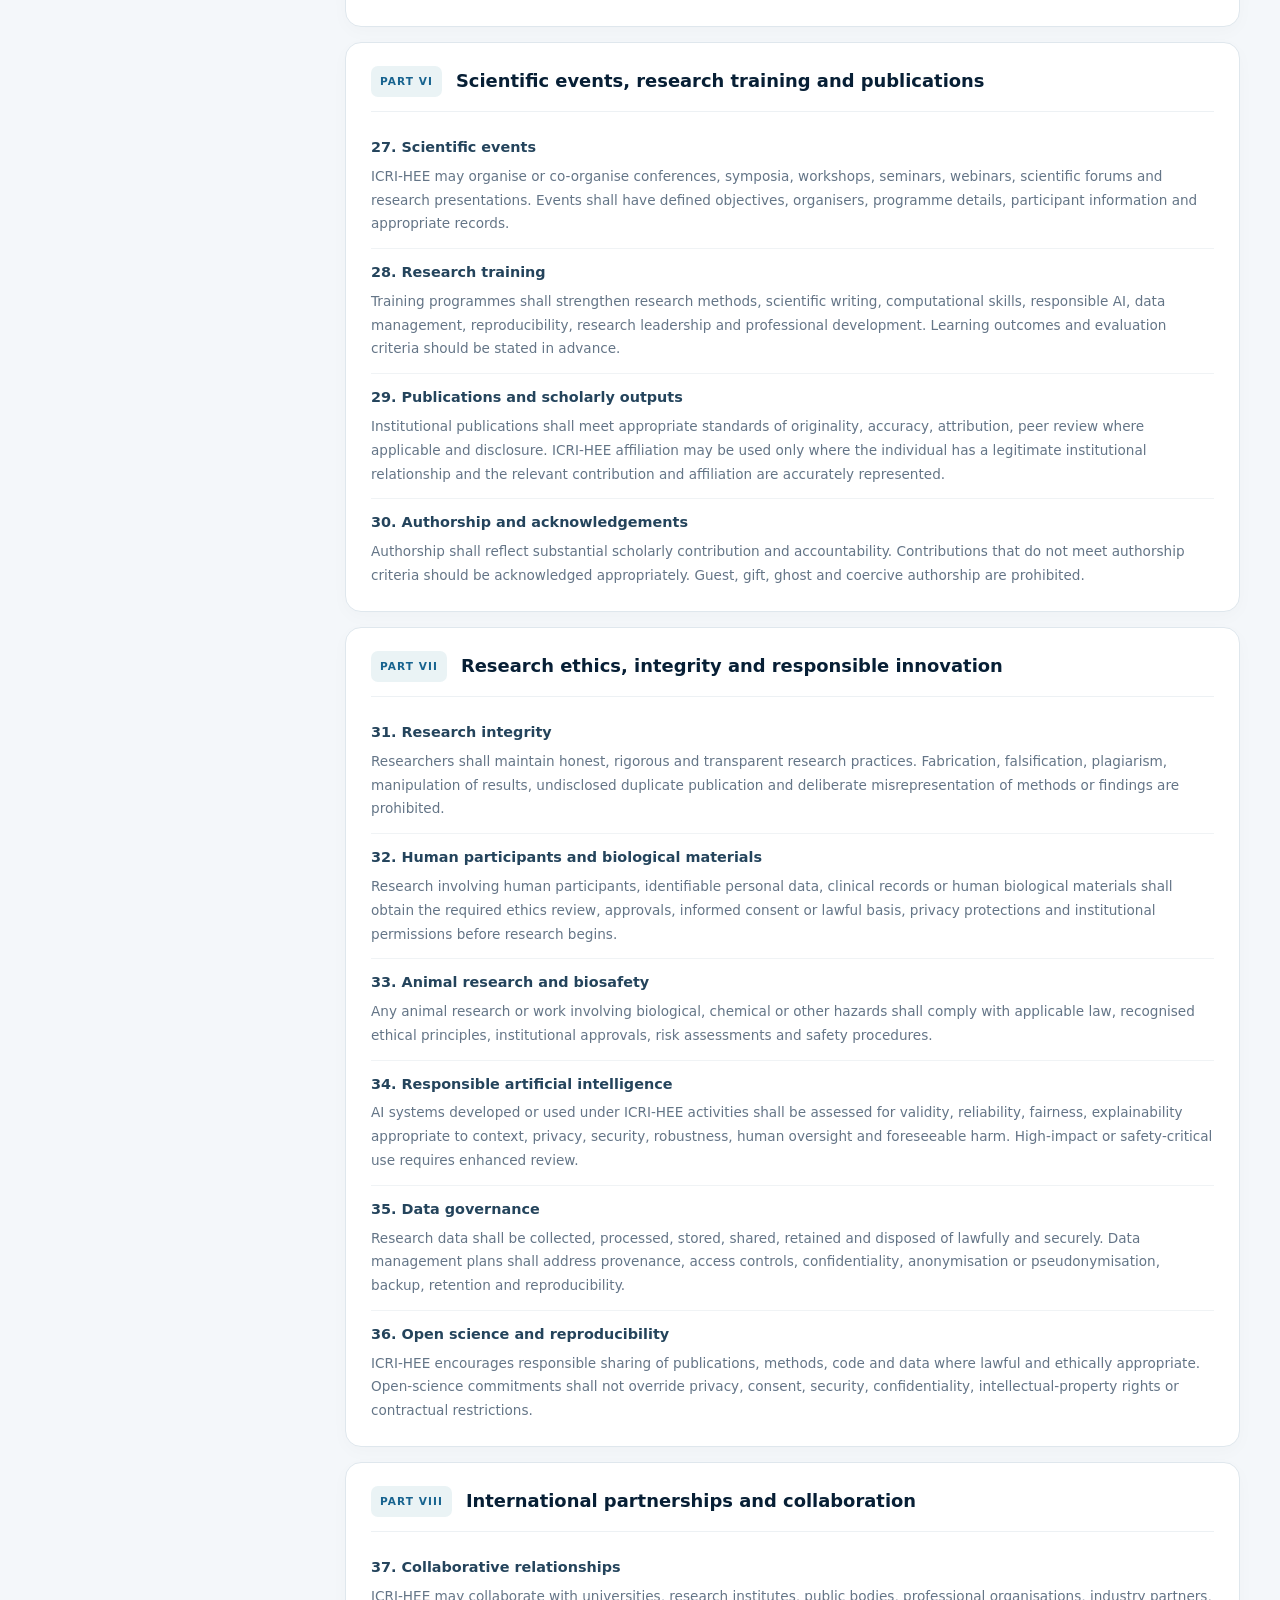
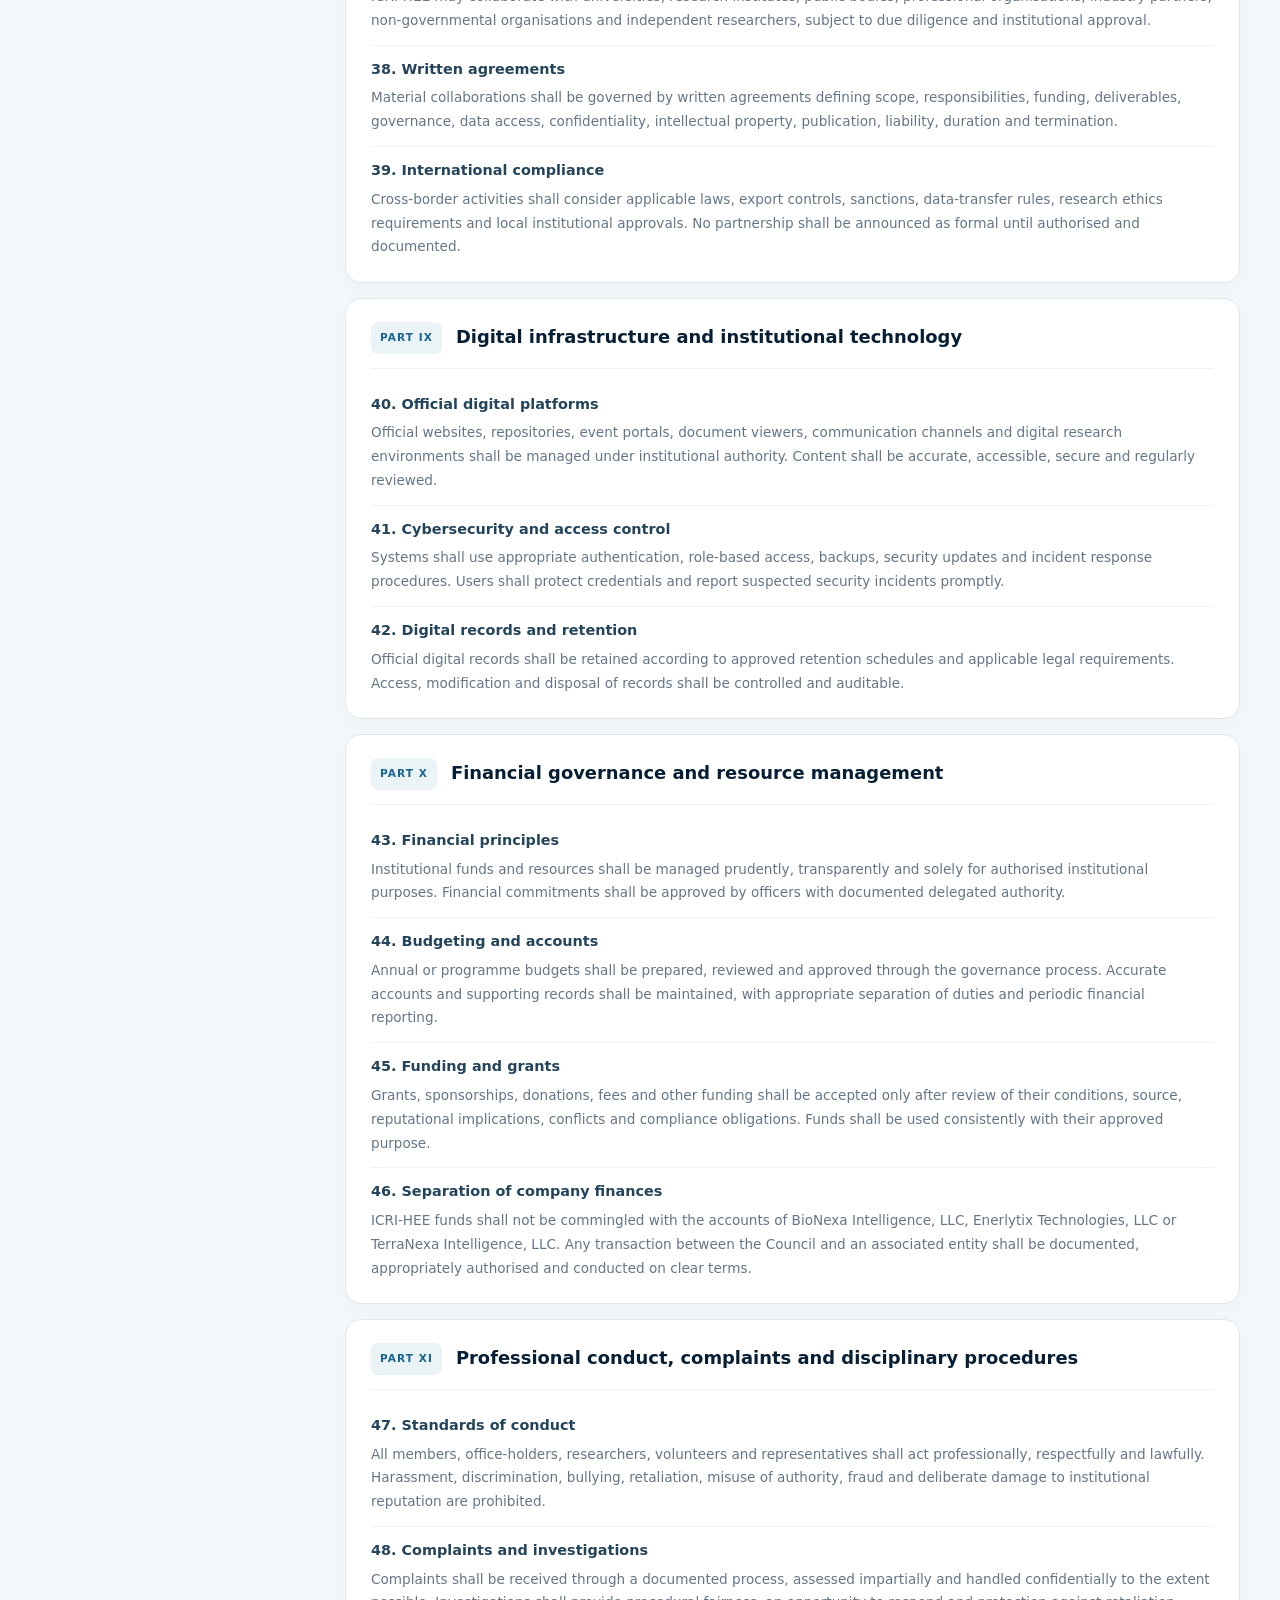
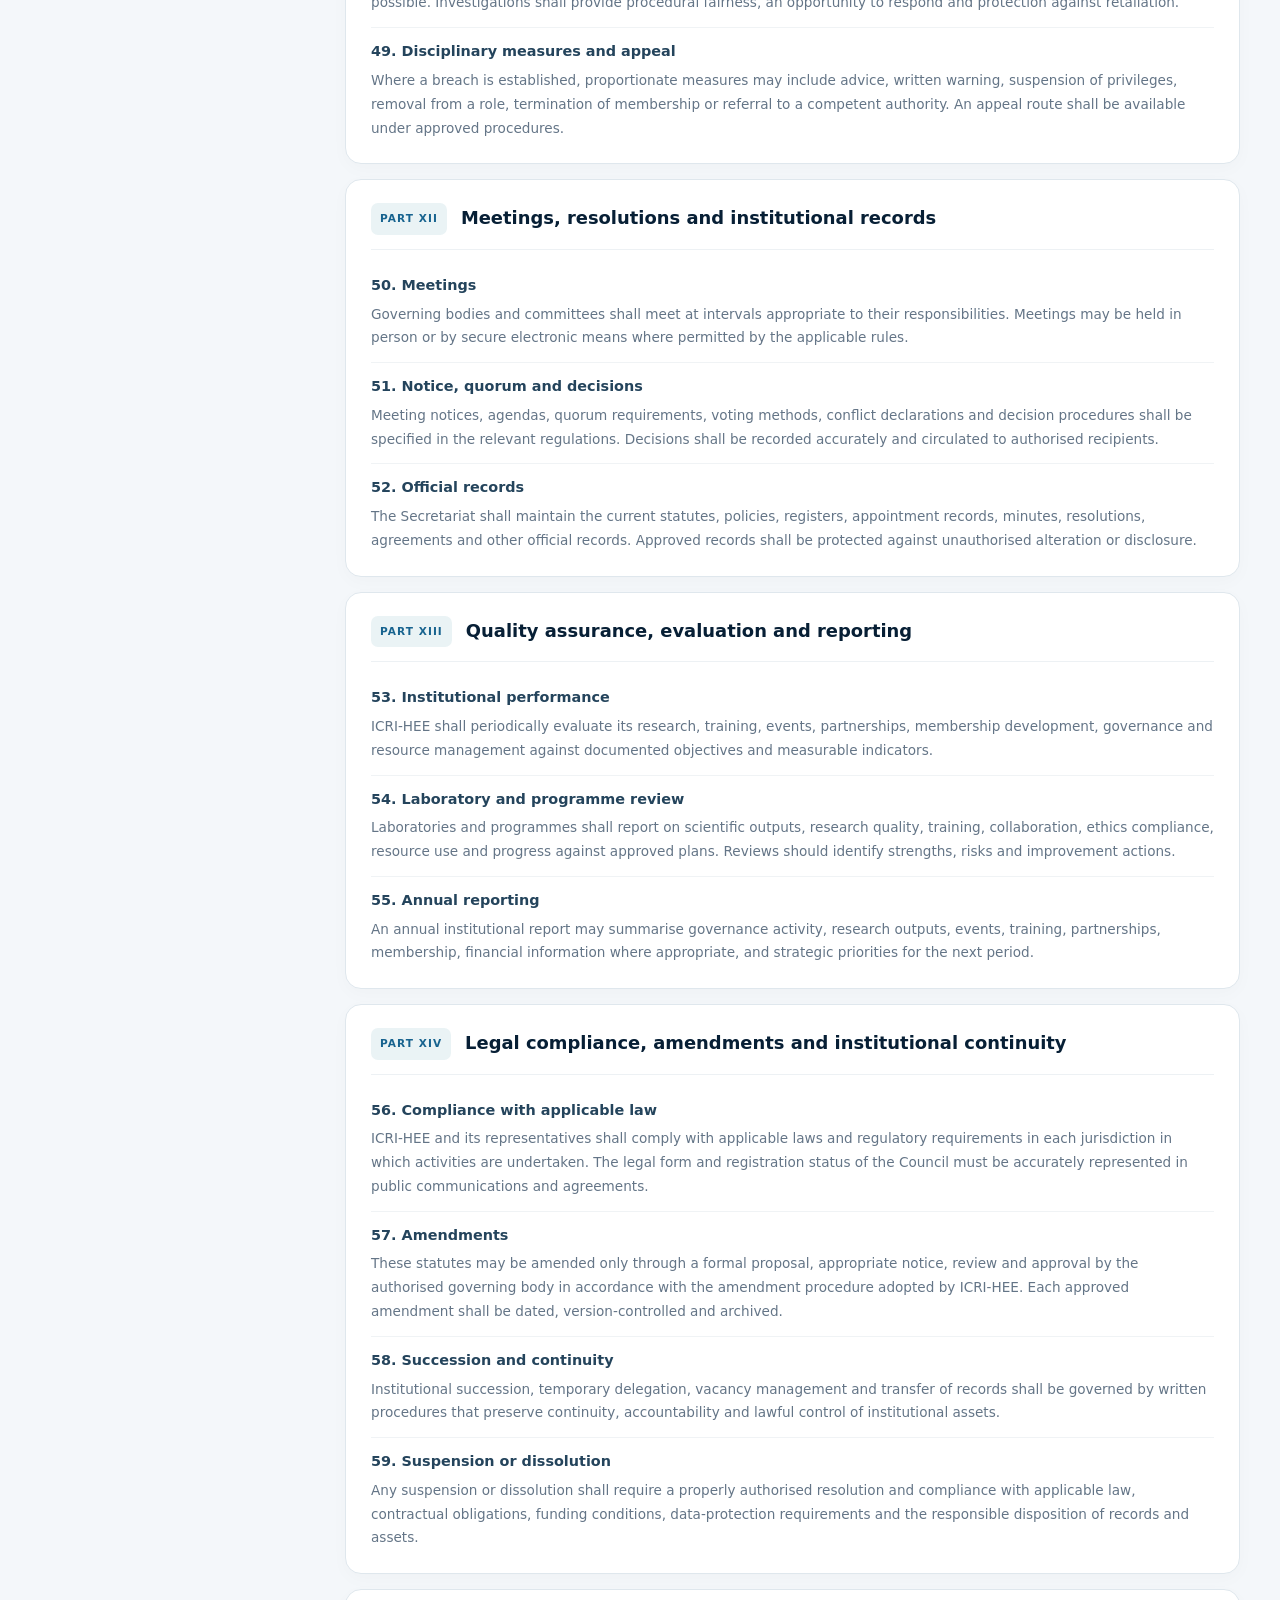
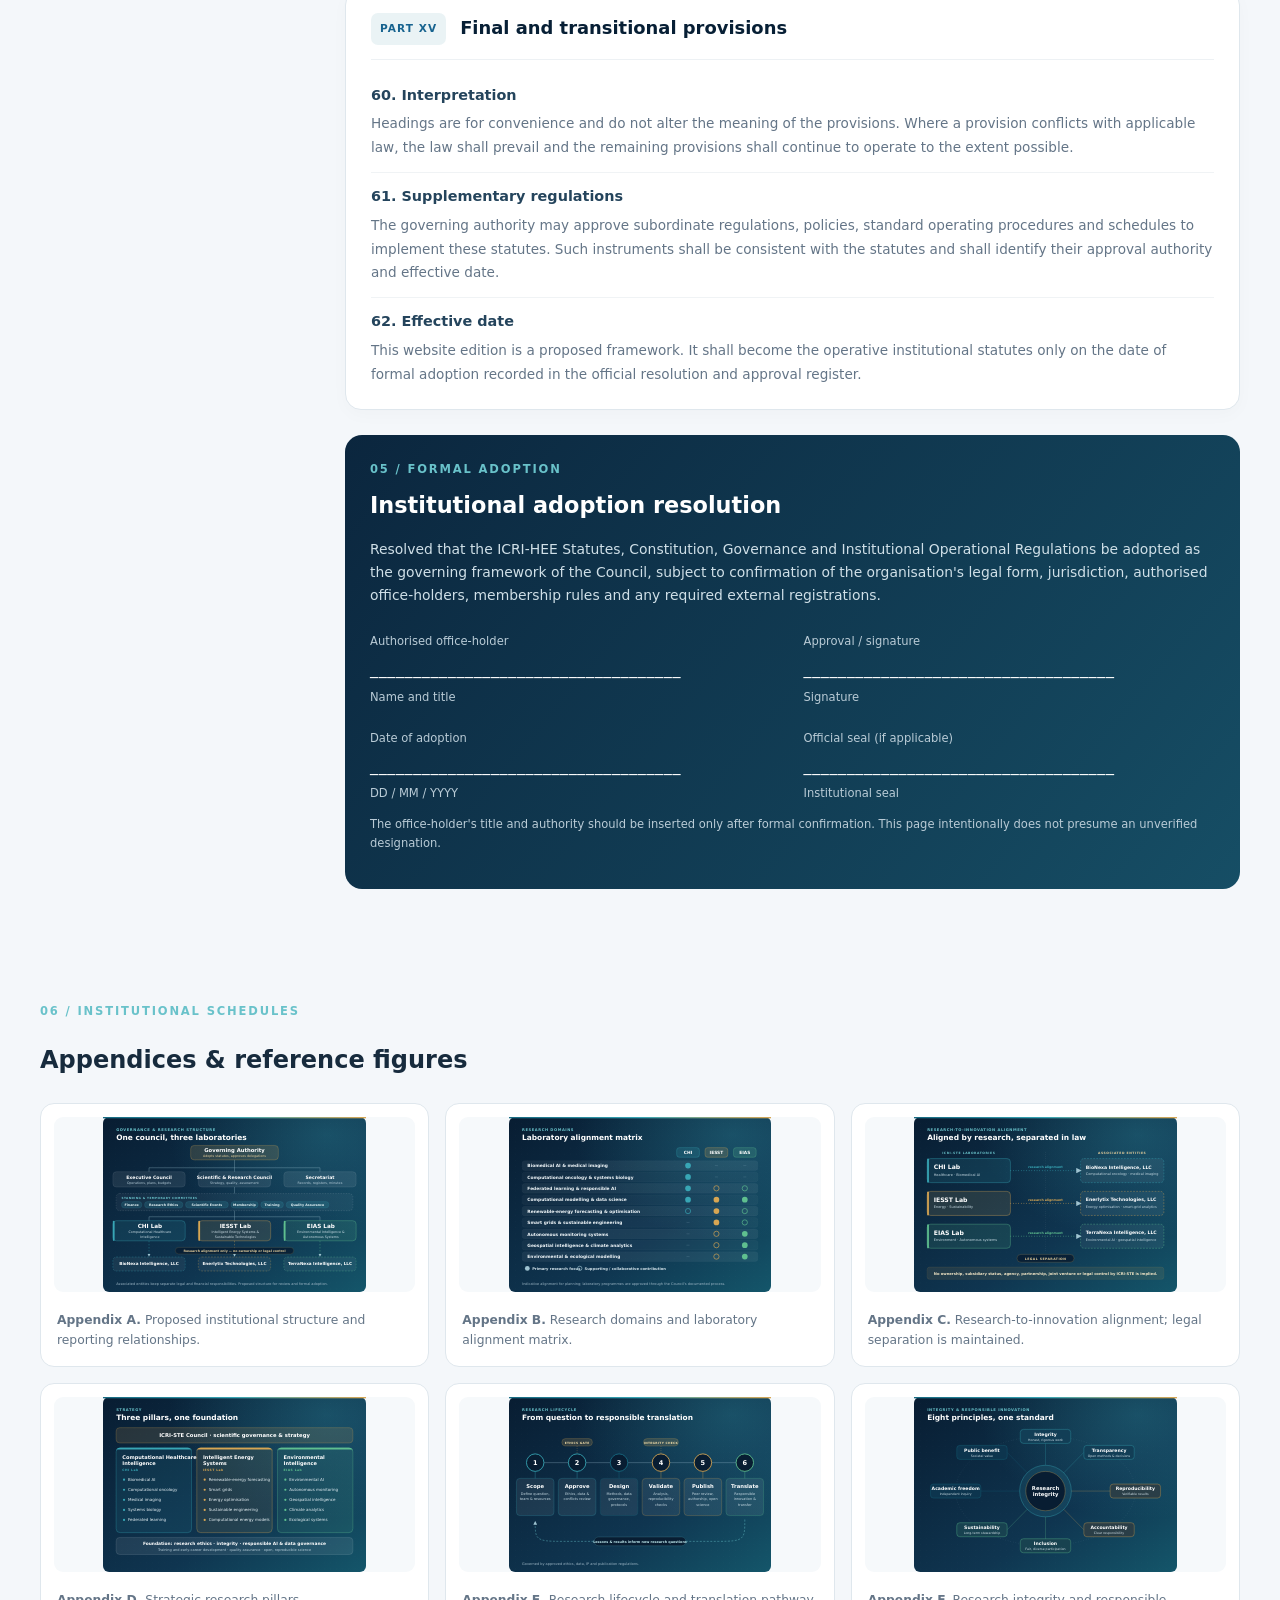
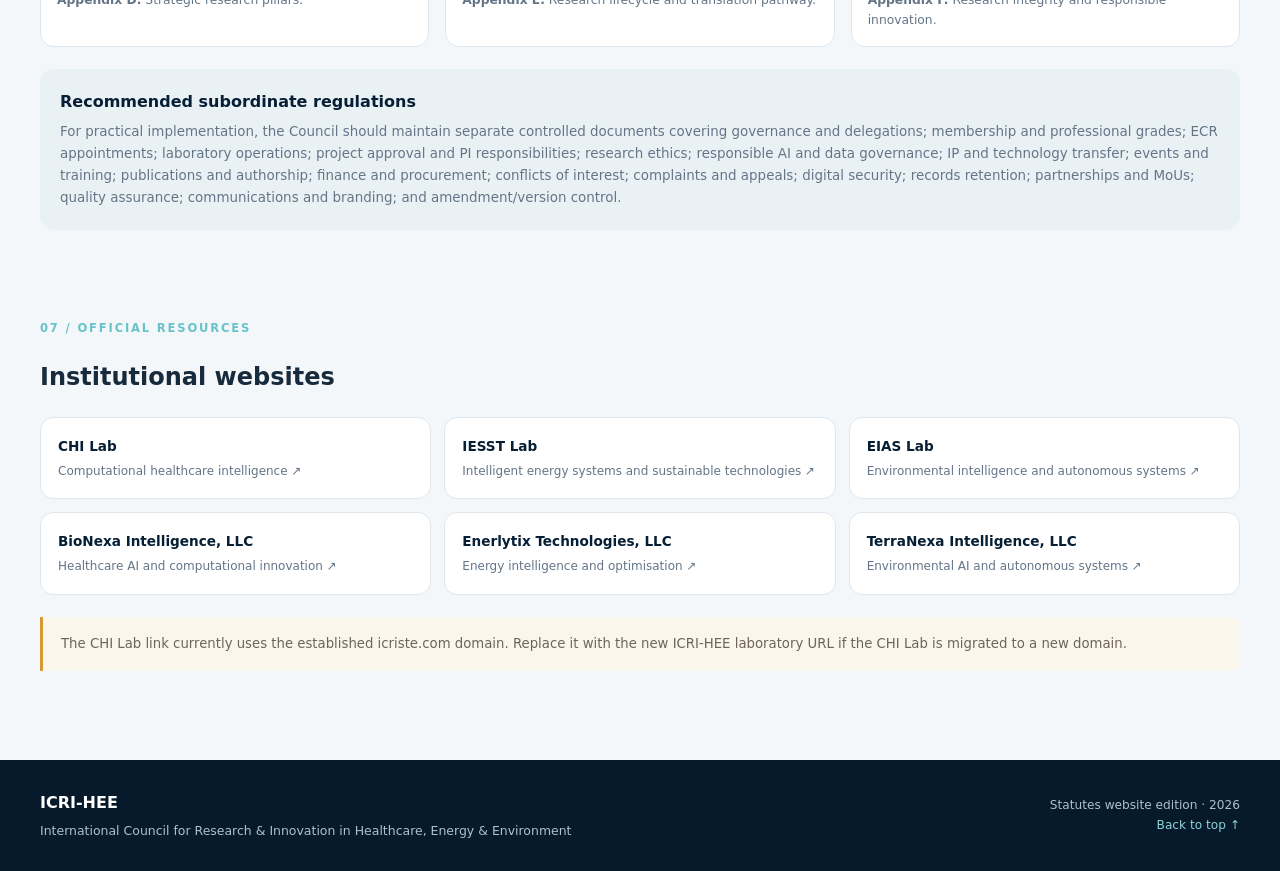
==== commit 29a97c6f: "Add files via upload" ====
--- a/index.html
+++ b/index.html
@@ -4,179 +4,54 @@
   <meta charset="UTF-8">
   <meta name="viewport" content="width=device-width, initial-scale=1">
   <meta name="description" content="ICRI-HEE institutional statutes, constitution, governance framework, research laboratories, associated innovation entities and responsible research principles.">
-  <meta name="theme-color" content="#081d32">
+  <meta name="theme-color" content="#071f35">
   <meta property="og:title" content="ICRI-HEE | Statutes, Constitution & Governance">
-  <meta property="og:description" content="The institutional framework for ICRI-STE governance, research laboratories and responsible innovation.">
+  <meta property="og:description" content="The institutional framework for ICRI-HEE governance, research laboratories and responsible innovation across healthcare, energy and environment.">
   <meta property="og:type" content="website">
   <meta property="og:url" content="https://didarmurad2019.github.io/Statutes.github.io/">
   <meta property="og:image" content="https://didarmurad2019.github.io/Statutes.github.io/assets/og-image.png">
-  <meta property="og:image:width" content="1200">
-  <meta property="og:image:height" content="630">
   <meta name="twitter:card" content="summary_large_image">
-  <meta name="twitter:title" content="ICRI-HEE | Statutes, Constitution &amp; Governance">
+  <meta name="twitter:title" content="ICRI-HEE | Statutes, Constitution & Governance">
   <meta name="twitter:image" content="https://didarmurad2019.github.io/Statutes.github.io/assets/og-image.png">
   <link rel="canonical" href="https://didarmurad2019.github.io/Statutes.github.io/">
-  <title>ICRI-STE | Statutes, Constitution & Governance</title>
-  <link rel="icon" href="assets/icri-mark.svg" type="image/svg+xml">
+  <title>ICRI-HEE | Statutes, Constitution & Governance</title>
+  <link rel="icon" href="assets/ICRI-HEE_logo.png" type="image/png">
   <link rel="apple-touch-icon" href="assets/apple-touch-icon.png">
   <style>
-    :root{
-      --navy:#081d32;--navy-2:#102b45;--blue:#176b82;--cyan:#38a6b5;
-      --gold:#d7a653;--ink:#172b3d;--muted:#647587;--paper:#f5f8fb;
-      --surface:#fff;--line:#dfe7ed;--shadow:0 18px 48px rgba(8,29,50,.09);
-      --radius:20px;--max:1200px
-    }
-    *{box-sizing:border-box}
-    html{scroll-behavior:smooth;scroll-padding-top:100px}
-    body{margin:0;background:var(--paper);color:var(--ink);font-family:Inter,ui-sans-serif,system-ui,-apple-system,"Segoe UI",sans-serif;line-height:1.65}
-    a{color:inherit}button,input{font:inherit}
-    .wrap{width:min(var(--max),calc(100% - 42px));margin-inline:auto}
-    .site-header{position:sticky;top:0;z-index:100;background:rgba(8,29,50,.96);backdrop-filter:blur(16px);border-bottom:1px solid rgba(255,255,255,.1)}
-    .header-inner{width:min(1320px,calc(100% - 36px));margin:auto;min-height:78px;display:flex;align-items:center;justify-content:space-between;gap:24px}
-    .brand{display:flex;align-items:center;gap:12px;text-decoration:none;color:#fff;min-width:230px}
-    .brand img{width:44px;height:44px;object-fit:contain}
-    .brand strong{display:block;font-size:1.05rem;letter-spacing:.08em}
-    .brand small{display:block;color:#b7c7d5;font-size:.68rem;letter-spacing:.04em}
-    .top-nav{display:flex;align-items:center;gap:5px}
-    .top-nav a{color:#d9e4ec;text-decoration:none;font-size:.82rem;font-weight:650;padding:10px 12px;border-radius:9px;transition:.2s}
-    .top-nav a:hover,.top-nav a:focus-visible{background:rgba(255,255,255,.1);color:#fff}
-    .menu-toggle{display:none;background:transparent;border:1px solid rgba(255,255,255,.25);color:#fff;border-radius:10px;padding:8px 12px}
-    .hero{position:relative;overflow:hidden;background:radial-gradient(circle at 82% 20%,rgba(56,166,181,.22),transparent 28%),linear-gradient(125deg,#081d32 0%,#123b56 60%,#14566a 100%);color:#fff}
-    .hero:after{content:"";position:absolute;width:520px;height:520px;border:1px solid rgba(255,255,255,.09);border-radius:50%;right:-150px;bottom:-300px;box-shadow:0 0 0 45px rgba(255,255,255,.025),0 0 0 95px rgba(255,255,255,.02)}
-    .hero-inner{position:relative;z-index:1;width:min(var(--max),calc(100% - 42px));margin:auto;padding:86px 0 74px;display:grid;grid-template-columns:1.25fr .75fr;align-items:center;gap:55px}
-    .eyebrow,.section-kicker{font-size:.72rem;font-weight:800;letter-spacing:.16em;text-transform:uppercase;color:#69c2ca}
-    .eyebrow{display:inline-flex;align-items:center;gap:10px}
-    .eyebrow:before{content:"";width:28px;height:2px;background:var(--gold)}
-    h1{font-size:clamp(2.8rem,6vw,5.3rem);line-height:1.02;letter-spacing:-.055em;margin:22px 0}
-    h1 em{font-style:normal;color:#75d0d0}
-    .hero-lead{max-width:720px;color:#d2e0e9;font-size:1.06rem;line-height:1.85;margin:0}
-    .hero-actions{display:flex;flex-wrap:wrap;gap:12px;margin-top:30px}
-    .button{display:inline-flex;align-items:center;justify-content:center;gap:9px;padding:12px 17px;border-radius:10px;text-decoration:none;font-weight:750;font-size:.86rem;border:1px solid transparent;cursor:pointer}
-    .button.primary{background:#e0b45f;color:#172b3d}.button.secondary{border-color:rgba(255,255,255,.32);color:#fff;background:rgba(255,255,255,.06)}
-    .button:hover{transform:translateY(-2px)}
-    .hero-meta{display:flex;flex-wrap:wrap;gap:10px 22px;margin-top:28px;color:#aebfcd;font-size:.73rem}
-    .hero-art{min-height:290px;display:grid;place-items:center}
-    .hero-art img{width:min(100%,430px);max-height:360px;object-fit:contain;filter:drop-shadow(0 20px 35px rgba(0,0,0,.2))}
-    .hero-placeholder{width:290px;aspect-ratio:1;border:1px solid rgba(255,255,255,.22);border-radius:50%;display:grid;place-items:center;text-align:center;padding:35px;background:radial-gradient(circle,rgba(117,208,208,.18),rgba(255,255,255,.025) 65%)}
-    .hero-placeholder[hidden]{display:none}
-    .hero-placeholder strong{font-size:2rem;letter-spacing:.12em}.hero-placeholder span{display:block;color:#bcd1dc;font-size:.8rem}
-    .notice{margin-top:28px;padding:18px 22px;border:1px solid #ead9b8;border-left:4px solid var(--gold);border-radius:13px;background:#fffaf0}
-    .notice strong{color:#75521e}.notice p{margin:5px 0 0;color:#6e675b;font-size:.87rem}
-    .stats{display:grid;grid-template-columns:repeat(4,1fr);gap:14px;margin:28px auto 58px}
-    .stat{padding:21px;border:1px solid var(--line);border-radius:15px;background:#fff;box-shadow:0 6px 20px rgba(8,29,50,.035)}
-    .stat b{display:block;font-size:2rem;line-height:1.1;color:var(--blue);letter-spacing:-.04em}.stat span{font-size:.78rem;color:var(--muted);font-weight:650}
-    section.content-section{padding:34px 0 54px}
-    .section-heading{display:flex;justify-content:space-between;align-items:end;gap:25px;margin-bottom:24px}
-    .section-heading h2,.intro h2{font-size:clamp(1.8rem,3.2vw,2.7rem);line-height:1.15;letter-spacing:-.04em;margin:8px 0 0;color:var(--navy)}
-    .section-heading>p{max-width:480px;margin:0;color:var(--muted);font-size:.92rem}
-    .intro{padding:20px 0 55px}
-    .intro>p{max-width:900px;color:var(--muted);line-height:1.85}
-    .three-cards{display:grid;grid-template-columns:repeat(3,1fr);gap:16px;margin-top:25px}
-    .info-card{background:#fff;border:1px solid var(--line);border-radius:16px;padding:22px}
-    .card-index{font-size:.72rem;color:var(--cyan);font-weight:850;letter-spacing:.14em}
-    .info-card h3{margin:8px 0;color:var(--navy)}.info-card p{margin:0;color:var(--muted);font-size:.88rem}
-    .framework{background:#eaf1f5;border-block:1px solid #dce6ec;padding:58px 0}
-    .framework-grid{display:grid;grid-template-columns:repeat(3,1fr);gap:16px}
-    .framework-card{background:#fff;border:1px solid var(--line);border-radius:17px;padding:23px;position:relative;overflow:hidden}
-    .framework-card:before{content:"";position:absolute;top:0;left:0;width:100%;height:4px;background:linear-gradient(90deg,var(--blue),var(--cyan),var(--gold))}
-    .framework-card .number{font-size:.72rem;color:var(--blue);font-weight:850;letter-spacing:.14em}
-    .framework-card h3{font-size:1.05rem;margin:8px 0}.framework-card p{font-size:.85rem;color:var(--muted);margin:0}
-    .profile-intro{max-width:850px;color:var(--muted);line-height:1.8;margin:8px 0 22px}
-    .profile-grid{display:grid;grid-template-columns:repeat(3,minmax(0,1fr));gap:18px}
-    .profile-card{min-width:0;overflow:hidden;border:1px solid var(--line);border-radius:18px;background:#fff;box-shadow:0 8px 25px rgba(8,29,50,.055);display:flex;flex-direction:column;transition:transform .22s,box-shadow .22s}
-    .profile-card:hover{transform:translateY(-5px);box-shadow:var(--shadow)}
-    .profile-image-wrap{aspect-ratio:16/9;overflow:hidden;background:linear-gradient(135deg,#dce8ed,#eef3f6)}
-    .profile-image{width:100%;height:100%;object-fit:cover;display:block;transition:transform .4s}
-    .profile-card:hover .profile-image{transform:scale(1.04)}
-    .profile-body{padding:20px;display:flex;flex-direction:column;align-items:flex-start;flex:1}
-    .profile-kicker{font-size:.67rem;letter-spacing:.12em;text-transform:uppercase;font-weight:850;color:var(--blue);margin-bottom:8px}
-    .profile-body h3{font-size:1.02rem;line-height:1.4;margin:0 0 9px;color:var(--navy)}
-    .profile-body p{font-size:.85rem;line-height:1.7;color:var(--muted);margin:0 0 18px}
-    .profile-link{display:inline-flex;align-items:center;gap:8px;margin-top:auto;padding:10px 13px;border-radius:9px;background:#eaf3f5;color:#14566c;font-size:.8rem;font-weight:800;text-decoration:none}
-    .profile-link:hover{background:var(--blue);color:#fff}
-    .profile-note{margin:22px 0 0;padding:16px 18px;border-left:3px solid var(--gold);border-radius:0 10px 10px 0;background:#fbf6eb;color:#6d6557;font-size:.83rem}
-    .statute-layout{display:grid;grid-template-columns:270px minmax(0,1fr);gap:35px;align-items:start;padding:58px 0}
-    .sidebar{position:sticky;top:98px;background:#fff;border:1px solid var(--line);border-radius:16px;padding:18px;max-height:calc(100vh - 120px);overflow:auto}
-    .sidebar-title{font-size:.72rem;letter-spacing:.14em;font-weight:900;color:var(--navy);margin-bottom:14px}
-    .search-label{display:block;font-size:.73rem;color:var(--muted);font-weight:700;margin-bottom:6px}
-    #searchInput{width:100%;border:1px solid var(--line);border-radius:9px;padding:10px 11px;outline:none;font-size:.82rem;margin-bottom:13px}
-    #searchInput:focus{border-color:var(--cyan);box-shadow:0 0 0 3px rgba(56,166,181,.13)}
-    #sectionNav{display:grid;gap:3px}
-    #sectionNav a{padding:8px 9px;border-radius:8px;text-decoration:none;color:#536779;font-size:.76rem;font-weight:650}
-    #sectionNav a:hover,#sectionNav a.active{background:#eaf3f5;color:#14566c}
-    .statute-content{min-width:0}
-    .section-intro{color:var(--muted);font-size:.9rem;line-height:1.8;max-width:850px}
-    .search-status{font-size:.78rem;color:var(--blue);min-height:20px;margin:12px 0}
-    .part{background:#fff;border:1px solid var(--line);border-radius:16px;padding:23px 25px;margin:15px 0;box-shadow:0 5px 18px rgba(8,29,50,.025)}
-    .part-head{display:flex;align-items:flex-start;gap:14px;padding-bottom:14px;border-bottom:1px solid #edf1f4;margin-bottom:12px}
-    .part-head>span{flex:0 0 auto;background:#eaf3f5;color:var(--blue);font-size:.66rem;font-weight:900;letter-spacing:.1em;padding:7px 9px;border-radius:7px}
-    .part-head h3{margin:2px 0 0;color:var(--navy);font-size:1.12rem;line-height:1.4}
-    .clause{padding:12px 0;border-bottom:1px solid #f0f3f5}.clause:last-child{border-bottom:0;padding-bottom:0}
-    .clause h4{margin:0 0 5px;color:#24445c;font-size:.9rem}
-    .clause p,.clause ul{margin:0;color:#647587;font-size:.85rem;line-height:1.75}
-    .clause ul{padding-left:20px;margin-top:7px}
-    .part[hidden],.clause[hidden]{display:none!important}
-    .adoption{margin-top:25px;padding:25px;border-radius:17px;background:linear-gradient(130deg,#0b263e,#164e65);color:#fff}
-    .adoption h3{font-size:1.4rem;margin:8px 0}.adoption p{color:#d0e0e8;font-size:.87rem}
-    .signature-grid{display:grid;grid-template-columns:repeat(2,1fr);gap:22px;margin-top:25px}
-    .signature-grid div{display:grid;gap:5px}.signature-grid span,.signature-grid small{font-size:.72rem;color:#b9cbd6}.signature-grid b{font-weight:400;letter-spacing:.04em;color:#fff}
-    .fine-print{font-size:.72rem!important;color:#b9cbd6!important}
-    .appendices{padding:55px 0}
-    .figure-grid{display:grid;grid-template-columns:repeat(3,1fr);gap:16px;margin-top:22px}
-    .figure-grid figure{margin:0;padding:13px;background:#fff;border:1px solid var(--line);border-radius:14px}
-    .figure-grid img{width:100%;height:175px;object-fit:contain;background:#f6f9fb;border-radius:9px}
-    .figure-grid a{display:block;border-radius:9px}.figure-grid a:hover img,.figure-grid a:focus-visible img{box-shadow:0 10px 28px rgba(8,29,50,.18)}
-    .figure-grid figcaption{font-size:.77rem;color:var(--muted);padding:10px 3px 2px}
-    .regulations-note{margin-top:22px;padding:20px;border-radius:14px;background:#eaf1f5}
-    .regulations-note h3{margin:0 0 6px;color:var(--navy);font-size:1rem}.regulations-note p{margin:0;color:var(--muted);font-size:.84rem}
-    .resource-links{display:grid;grid-template-columns:repeat(3,1fr);gap:13px;margin-top:20px}
-    .resource-links a{padding:17px;border:1px solid var(--line);border-radius:13px;background:#fff;text-decoration:none;display:flex;flex-direction:column;gap:4px}
-    .resource-links a:hover{border-color:#8bbbc5;transform:translateY(-2px)}
-    .resource-links b{color:var(--navy);font-size:.85rem}.resource-links span{font-size:.75rem;color:var(--muted)}
-    .footer{background:#071a2c;color:#fff;margin-top:35px}
-    .footer-inner{padding:30px 0;display:flex;justify-content:space-between;gap:25px;align-items:center}
-    .footer p{max-width:650px;margin:5px 0 0;color:#aebfcd;font-size:.78rem}.footer-right{text-align:right;color:#aebfcd;font-size:.76rem}.footer a{color:#8dd3d5;text-decoration:none}
-    .back-top{position:fixed;right:22px;bottom:22px;width:43px;height:43px;border:0;border-radius:50%;background:var(--blue);color:#fff;font-size:1.2rem;box-shadow:0 8px 22px rgba(8,29,50,.2);cursor:pointer;opacity:0;pointer-events:none;transition:.2s}
-    .back-top.visible{opacity:1;pointer-events:auto}
+    :root{--navy:#071f35;--navy2:#0b3557;--blue:#17638f;--cyan:#38a6b5;--gold:#d59b32;--ink:#172b3d;--muted:#647587;--paper:#f4f7fa;--surface:#fff;--line:#dfe7ed;--shadow:0 18px 48px rgba(7,31,53,.09);--radius:20px;--max:1200px}
+    *{box-sizing:border-box}html{scroll-behavior:smooth;scroll-padding-top:100px}body{margin:0;background:var(--paper);color:var(--ink);font-family:Inter,ui-sans-serif,system-ui,-apple-system,"Segoe UI",sans-serif;line-height:1.65}a{color:inherit}button,input{font:inherit}
+    .wrap{width:min(var(--max),calc(100% - 42px));margin-inline:auto}.site-header{position:sticky;top:0;z-index:100;background:rgba(7,31,53,.97);backdrop-filter:blur(16px);border-bottom:1px solid rgba(255,255,255,.1)}
+    .header-inner{width:min(1320px,calc(100% - 36px));margin:auto;min-height:78px;display:flex;align-items:center;justify-content:space-between;gap:24px}.brand{display:flex;align-items:center;gap:12px;text-decoration:none;color:#fff;min-width:230px}.brand img{width:46px;height:46px;object-fit:contain}.brand strong{display:block;font-size:1.05rem;letter-spacing:.08em}.brand small{display:block;color:#b7c7d5;font-size:.68rem;letter-spacing:.04em}
+    .top-nav{display:flex;align-items:center;gap:5px}.top-nav a{color:#d9e4ec;text-decoration:none;font-size:.82rem;font-weight:650;padding:10px 12px;border-radius:9px;transition:.2s}.top-nav a:hover,.top-nav a:focus-visible{background:rgba(255,255,255,.1);color:#fff}.menu-toggle{display:none;background:transparent;border:1px solid rgba(255,255,255,.25);color:#fff;border-radius:10px;padding:8px 12px}
+    .hero{position:relative;overflow:hidden;background:radial-gradient(circle at 82% 20%,rgba(56,166,181,.22),transparent 28%),linear-gradient(125deg,#071f35 0%,#0b3557 60%,#17638f 100%);color:#fff}.hero:after{content:"";position:absolute;width:520px;height:520px;border:1px solid rgba(255,255,255,.09);border-radius:50%;right:-150px;bottom:-300px;box-shadow:0 0 0 45px rgba(255,255,255,.025),0 0 0 95px rgba(255,255,255,.02)}
+    .hero-inner{position:relative;z-index:1;width:min(var(--max),calc(100% - 42px));margin:auto;padding:86px 0 74px;display:grid;grid-template-columns:1.25fr .75fr;align-items:center;gap:55px}.eyebrow,.section-kicker{font-size:.72rem;font-weight:800;letter-spacing:.16em;text-transform:uppercase;color:#69c2ca}.eyebrow{display:inline-flex;align-items:center;gap:10px}.eyebrow:before{content:"";width:28px;height:2px;background:var(--gold)}
+    h1{font-size:clamp(2.8rem,6vw,5.3rem);line-height:1.02;letter-spacing:-.055em;margin:22px 0}h1 em{font-style:normal;color:#75d0d0}.hero-lead{max-width:720px;color:#d2e0e9;font-size:1.06rem;line-height:1.85;margin:0}.hero-actions{display:flex;flex-wrap:wrap;gap:12px;margin-top:30px}
+    .button{display:inline-flex;align-items:center;justify-content:center;gap:9px;padding:12px 17px;border-radius:10px;text-decoration:none;font-weight:750;font-size:.86rem;border:1px solid transparent;cursor:pointer}.button.primary{background:#e0b45f;color:#172b3d}.button.secondary{border-color:rgba(255,255,255,.32);color:#fff;background:rgba(255,255,255,.06)}.button:hover{transform:translateY(-2px)}.hero-meta{display:flex;flex-wrap:wrap;gap:10px 22px;margin-top:28px;color:#aebfcd;font-size:.73rem}
+    .hero-art{min-height:290px;display:grid;place-items:center}.hero-art img{width:min(100%,430px);max-height:360px;object-fit:contain;filter:drop-shadow(0 20px 35px rgba(0,0,0,.2))}.hero-placeholder{width:290px;aspect-ratio:1;border:1px solid rgba(255,255,255,.22);border-radius:50%;display:grid;place-items:center;text-align:center;padding:35px;background:radial-gradient(circle,rgba(117,208,208,.18),rgba(255,255,255,.025) 65%)}.hero-placeholder[hidden]{display:none}.hero-placeholder strong{font-size:2rem;letter-spacing:.12em}.hero-placeholder span{display:block;color:#bcd1dc;font-size:.8rem}
+    .notice{margin-top:28px;padding:18px 22px;border:1px solid #ead9b8;border-left:4px solid var(--gold);border-radius:13px;background:#fffaf0}.notice strong{color:#75521e}.notice p{margin:5px 0 0;color:#6e675b;font-size:.87rem}
+    .stats{display:grid;grid-template-columns:repeat(4,1fr);gap:14px;margin:28px auto 58px}.stat{padding:21px;border:1px solid var(--line);border-radius:15px;background:#fff;box-shadow:0 6px 20px rgba(7,31,53,.035)}.stat b{display:block;font-size:2rem;line-height:1.1;color:var(--blue);letter-spacing:-.04em}.stat span{font-size:.78rem;color:var(--muted);font-weight:650}
+    section.content-section{padding:34px 0 54px}.section-heading{display:flex;justify-content:space-between;align-items:end;gap:25px;margin-bottom:24px}.section-heading h2,.intro h2{font-size:clamp(1.8rem,3.2vw,2.7rem);line-height:1.15;letter-spacing:-.04em;margin:8px 0 0;color:var(--navy)}.section-heading>p{max-width:480px;margin:0;color:var(--muted);font-size:.92rem}
+    .intro{padding:20px 0 55px}.intro>p{max-width:900px;color:var(--muted);line-height:1.85}.three-cards{display:grid;grid-template-columns:repeat(3,1fr);gap:16px;margin-top:25px}.info-card{background:#fff;border:1px solid var(--line);border-radius:16px;padding:22px}.card-index{font-size:.72rem;color:var(--cyan);font-weight:850;letter-spacing:.14em}.info-card h3{margin:8px 0;color:var(--navy)}.info-card p{margin:0;color:var(--muted);font-size:.88rem}
+    .framework{background:#eaf1f5;border-block:1px solid #dce6ec;padding:58px 0}.framework-grid{display:grid;grid-template-columns:repeat(3,1fr);gap:16px}.framework-card{background:#fff;border:1px solid var(--line);border-radius:17px;padding:23px;position:relative;overflow:hidden}.framework-card:before{content:"";position:absolute;top:0;left:0;width:100%;height:4px;background:linear-gradient(90deg,var(--blue),var(--cyan),var(--gold))}.framework-card .number{font-size:.72rem;color:var(--blue);font-weight:850;letter-spacing:.14em}.framework-card h3{font-size:1.05rem;margin:8px 0}.framework-card p{font-size:.85rem;color:var(--muted);margin:0}
+    .profile-intro{max-width:850px;color:var(--muted);line-height:1.8;margin:8px 0 22px}.profile-grid{display:grid;grid-template-columns:repeat(3,minmax(0,1fr));gap:18px}.profile-card{min-width:0;overflow:hidden;border:1px solid var(--line);border-radius:18px;background:#fff;box-shadow:0 8px 25px rgba(7,31,53,.055);display:flex;flex-direction:column;transition:transform .22s,box-shadow .22s}.profile-card:hover{transform:translateY(-5px);box-shadow:var(--shadow)}.profile-image-wrap{aspect-ratio:16/9;overflow:hidden;background:linear-gradient(135deg,#dce8ed,#eef3f6)}.profile-image{width:100%;height:100%;object-fit:cover;display:block;transition:transform .4s}.profile-card:hover .profile-image{transform:scale(1.04)}.profile-body{padding:20px;display:flex;flex-direction:column;align-items:flex-start;flex:1}.profile-kicker{font-size:.67rem;letter-spacing:.12em;text-transform:uppercase;font-weight:850;color:var(--blue);margin-bottom:8px}.profile-body h3{font-size:1.02rem;line-height:1.4;margin:0 0 9px;color:var(--navy)}.profile-body p{font-size:.85rem;line-height:1.7;color:var(--muted);margin:0 0 18px}.profile-link{display:inline-flex;align-items:center;gap:8px;margin-top:auto;padding:10px 13px;border-radius:9px;background:#eaf3f5;color:#14566c;font-size:.8rem;font-weight:800;text-decoration:none}.profile-link:hover{background:var(--blue);color:#fff}.profile-note{margin:22px 0 0;padding:16px 18px;border-left:3px solid var(--gold);border-radius:0 10px 10px 0;background:#fbf6eb;color:#6d6557;font-size:.83rem}
+    .statute-layout{display:grid;grid-template-columns:270px minmax(0,1fr);gap:35px;align-items:start;padding:58px 0}.sidebar{position:sticky;top:98px;background:#fff;border:1px solid var(--line);border-radius:16px;padding:18px;max-height:calc(100vh - 120px);overflow:auto}.sidebar-title{font-size:.72rem;letter-spacing:.14em;font-weight:900;color:var(--navy);margin-bottom:14px}.search-label{display:block;font-size:.73rem;color:var(--muted);font-weight:700;margin-bottom:6px}#searchInput{width:100%;border:1px solid var(--line);border-radius:9px;padding:10px 11px;outline:none;font-size:.82rem;margin-bottom:13px}#searchInput:focus{border-color:var(--cyan);box-shadow:0 0 0 3px rgba(56,166,181,.13)}#sectionNav{display:grid;gap:3px}#sectionNav a{padding:8px 9px;border-radius:8px;text-decoration:none;color:#536779;font-size:.76rem;font-weight:650}#sectionNav a:hover,#sectionNav a.active{background:#eaf3f5;color:#14566c}.statute-content{min-width:0}.section-intro{color:var(--muted);font-size:.9rem;line-height:1.8;max-width:850px}.search-status{font-size:.78rem;color:var(--blue);min-height:20px;margin:12px 0}.part{background:#fff;border:1px solid var(--line);border-radius:16px;padding:23px 25px;margin:15px 0;box-shadow:0 5px 18px rgba(7,31,53,.025)}.part-head{display:flex;align-items:flex-start;gap:14px;padding-bottom:14px;border-bottom:1px solid #edf1f4;margin-bottom:12px}.part-head>span{flex:0 0 auto;background:#eaf3f5;color:var(--blue);font-size:.66rem;font-weight:900;letter-spacing:.1em;padding:7px 9px;border-radius:7px}.part-head h3{margin:2px 0 0;color:var(--navy);font-size:1.12rem;line-height:1.4}.clause{padding:12px 0;border-bottom:1px solid #f0f3f5}.clause:last-child{border-bottom:0;padding-bottom:0}.clause h4{margin:0 0 5px;color:#24445c;font-size:.9rem}.clause p,.clause ul{margin:0;color:#647587;font-size:.85rem;line-height:1.75}.clause ul{padding-left:20px;margin-top:7px}.part[hidden],.clause[hidden]{display:none!important}
+    .adoption{margin-top:25px;padding:25px;border-radius:17px;background:linear-gradient(130deg,#0b263e,#164e65);color:#fff}.adoption h3{font-size:1.4rem;margin:8px 0}.adoption p{color:#d0e0e8;font-size:.87rem}.signature-grid{display:grid;grid-template-columns:repeat(2,1fr);gap:22px;margin-top:25px}.signature-grid div{display:grid;gap:5px}.signature-grid span,.signature-grid small{font-size:.72rem;color:#b9cbd6}.signature-grid b{font-weight:400;letter-spacing:.04em;color:#fff}.fine-print{font-size:.72rem!important;color:#b9cbd6!important}
+    .appendices{padding:55px 0}.figure-grid{display:grid;grid-template-columns:repeat(3,1fr);gap:16px;margin-top:22px}.figure-grid figure{margin:0;padding:13px;background:#fff;border:1px solid var(--line);border-radius:14px}.figure-grid img{width:100%;height:175px;object-fit:contain;background:#f6f9fb;border-radius:9px}.figure-grid a{display:block;border-radius:9px}.figure-grid a:hover img,.figure-grid a:focus-visible img{box-shadow:0 10px 28px rgba(7,31,53,.18)}.figure-grid figcaption{font-size:.77rem;color:var(--muted);padding:10px 3px 2px}.regulations-note{margin-top:22px;padding:20px;border-radius:14px;background:#eaf1f5}.regulations-note h3{margin:0 0 6px;color:var(--navy);font-size:1rem}.regulations-note p{margin:0;color:var(--muted);font-size:.84rem}
+    .resource-links{display:grid;grid-template-columns:repeat(3,1fr);gap:13px;margin-top:20px}.resource-links a{padding:17px;border:1px solid var(--line);border-radius:13px;background:#fff;text-decoration:none;display:flex;flex-direction:column;gap:4px}.resource-links a:hover{border-color:#8bbbc5;transform:translateY(-2px)}.resource-links b{color:var(--navy);font-size:.85rem}.resource-links span{font-size:.75rem;color:var(--muted)}
+    .footer{background:#071a2c;color:#fff;margin-top:35px}.footer-inner{padding:30px 0;display:flex;justify-content:space-between;gap:25px;align-items:center}.footer p{max-width:650px;margin:5px 0 0;color:#aebfcd;font-size:.78rem}.footer-right{text-align:right;color:#aebfcd;font-size:.76rem}.footer a{color:#8dd3d5;text-decoration:none}.back-top{position:fixed;right:22px;bottom:22px;width:43px;height:43px;border:0;border-radius:50%;background:var(--blue);color:#fff;font-size:1.2rem;box-shadow:0 8px 22px rgba(7,31,53,.2);cursor:pointer;opacity:0;pointer-events:none;transition:.2s}.back-top.visible{opacity:1;pointer-events:auto}
     @media(max-width:980px){.top-nav{gap:0}.top-nav a{padding:9px 8px;font-size:.76rem}.hero-inner{gap:25px}.statute-layout{grid-template-columns:230px minmax(0,1fr);gap:22px}}
-    @media(max-width:780px){
-      .menu-toggle{display:block}.top-nav{display:none;position:absolute;left:0;right:0;top:78px;background:#081d32;padding:12px 20px 18px;flex-direction:column;align-items:stretch;border-top:1px solid rgba(255,255,255,.1)}
-      .top-nav.open{display:flex}.top-nav a{padding:11px 12px}
-      .hero-inner{grid-template-columns:1fr;padding:65px 0 55px}.hero-art{min-height:180px}.hero-art img{max-height:230px}
-      .stats{grid-template-columns:repeat(2,1fr);margin-bottom:35px}.three-cards,.framework-grid{grid-template-columns:1fr}
-      .profile-grid{grid-template-columns:repeat(2,minmax(0,1fr))}
-      .statute-layout{grid-template-columns:1fr;padding-top:35px}.sidebar{position:relative;top:auto;max-height:none}
-      #sectionNav{grid-template-columns:repeat(2,1fr)}
-      .figure-grid{grid-template-columns:repeat(2,1fr)}.resource-links{grid-template-columns:1fr}
-    }
-    @media(max-width:540px){
-      .wrap{width:min(100% - 28px,var(--max))}.header-inner{width:calc(100% - 28px)}
-      .brand small{font-size:.61rem}.brand{min-width:0}
-      h1{font-size:2.85rem}.hero-lead{font-size:.94rem}
-      .profile-grid{grid-template-columns:1fr}.profile-image-wrap{aspect-ratio:16/8.5}
-      .section-heading{display:block}.section-heading>p{margin-top:12px}
-      .part{padding:18px 16px}.part-head{gap:9px}.part-head h3{font-size:1rem}
-      #sectionNav{grid-template-columns:1fr 1fr}
-      .figure-grid{grid-template-columns:1fr}.figure-grid img{height:190px}
-      .signature-grid{grid-template-columns:1fr}.footer-inner{display:block}.footer-right{text-align:left;margin-top:16px}
-      .hero-meta{display:grid}
-    }
+    @media(max-width:780px){.menu-toggle{display:block}.top-nav{display:none;position:absolute;left:0;right:0;top:78px;background:#071f35;padding:12px 20px 18px;flex-direction:column;align-items:stretch;border-top:1px solid rgba(255,255,255,.1)}.top-nav.open{display:flex}.top-nav a{padding:11px 12px}.hero-inner{grid-template-columns:1fr;padding:65px 0 55px}.hero-art{min-height:180px}.hero-art img{max-height:230px}.stats{grid-template-columns:repeat(2,1fr);margin-bottom:35px}.three-cards,.framework-grid{grid-template-columns:1fr}.profile-grid{grid-template-columns:repeat(2,minmax(0,1fr))}.statute-layout{grid-template-columns:1fr;padding-top:35px}.sidebar{position:relative;top:auto;max-height:none}#sectionNav{grid-template-columns:repeat(2,1fr)}.figure-grid{grid-template-columns:repeat(2,1fr)}.resource-links{grid-template-columns:1fr}}
+    @media(max-width:540px){.wrap{width:min(100% - 28px,var(--max))}.header-inner{width:calc(100% - 28px)}.brand small{font-size:.61rem}.brand{min-width:0}h1{font-size:2.85rem}.hero-lead{font-size:.94rem}.profile-grid{grid-template-columns:1fr}.profile-image-wrap{aspect-ratio:16/8.5}.section-heading{display:block}.section-heading>p{margin-top:12px}.part{padding:18px 16px}.part-head{gap:9px}.part-head h3{font-size:1rem}#sectionNav{grid-template-columns:1fr 1fr}.figure-grid{grid-template-columns:1fr}.figure-grid img{height:190px}.signature-grid{grid-template-columns:1fr}.footer-inner{display:block}.footer-right{text-align:left;margin-top:16px}.hero-meta{display:grid}}
     @media(prefers-reduced-motion:reduce){html{scroll-behavior:auto}*,*:before,*:after{transition:none!important;animation:none!important}}
-    @media print{
-      .site-header,.hero-actions,.sidebar,.back-top{display:none!important}
-      body{background:#fff}.hero{background:#fff;color:#111}.hero-inner{display:block;padding:25px 0}
-      .hero-lead,.hero-meta{color:#333}.hero-art{display:none}.part,.profile-card,.info-card{break-inside:avoid;box-shadow:none}
-      .statute-layout{display:block}.part[hidden]{display:block!important}.clause[hidden]{display:block!important}
-      .footer{background:#fff;color:#111}.footer p,.footer-right{color:#333}
-    }
+    @media print{.site-header,.hero-actions,.sidebar,.back-top{display:none!important}body{background:#fff}.hero{background:#fff;color:#111}.hero-inner{display:block;padding:25px 0}.hero-lead,.hero-meta{color:#333}.hero-art{display:none}.part,.profile-card,.info-card{break-inside:avoid;box-shadow:none}.statute-layout{display:block}.part[hidden]{display:block!important}.clause[hidden]{display:block!important}.footer{background:#fff;color:#111}.footer p,.footer-right{color:#333}}
   </style>
 </head>
 <body>
 <header class="site-header">
   <div class="header-inner">
-    <a class="brand" href="#home" aria-label="ICRI-STE home">
-      <img src="assets/icri-mark.svg" alt="ICRI-STE emblem" width="46" height="46">
-      <span><strong>ICRI-STE</strong><small>Statutes · Constitution · Governance</small></span>
+    <a class="brand" href="#home" aria-label="ICRI-HEE home">
+      <img src="assets/ICRI-HEE_logo.png" alt="ICRI-HEE emblem" width="46" height="46">
+      <span><strong>ICRI-HEE</strong><small>Statutes · Constitution · Governance</small></span>
     </a>
     <button class="menu-toggle" id="menuToggle" aria-label="Toggle navigation" aria-expanded="false">☰</button>
     <nav class="top-nav" id="topNav" aria-label="Main navigation">
@@ -185,43 +60,39 @@
     </nav>
   </div>
 </header>
-
 <main id="home">
   <section class="hero">
     <div class="hero-inner">
       <div>
         <div class="eyebrow">Established 2024 · Institutional framework · 2026 edition</div>
         <h1>Statutes, Constitution<br><em>&amp; Governance</em></h1>
-        <p class="hero-lead">The institutional framework governing the mission, organisation, research activities, laboratories, professional community and associated innovation ecosystem of the International Council for Research &amp; Innovation in Science, Technology &amp; Engineering.</p>
+        <p class="hero-lead">The institutional framework governing the mission, organisation, research activities, laboratories, professional community and associated innovation ecosystem of the International Council for Research &amp; Innovation in Healthcare, Energy &amp; Environment.</p>
         <div class="hero-actions">
           <a class="button primary" href="#statutes">Explore the statutes <span>→</span></a>
           <button class="button secondary" type="button" onclick="window.print()">Print / Save as PDF</button>
           <a class="button secondary" href="README.md">Deployment guide ↗</a>
         </div>
-        <div class="hero-meta"><span>Document reference: ICRI-STE/STATUTES/2026/001</span><span>Edition: First comprehensive institutional website edition</span></div>
+        <div class="hero-meta"><span>Document reference: ICRI-HEE/STATUTES/2026/001</span><span>Edition: First comprehensive institutional website edition</span></div>
       </div>
       <div class="hero-art">
-        <img src="assets/governance-overview.svg" width="1200" height="800" alt="ICRI-STE governance, laboratories and associated innovation entities" onerror="this.style.display='none';this.nextElementSibling.hidden=false">
-        <div class="hero-placeholder" hidden><div><strong>ICRI-STE</strong><span>Research · Governance · Innovation</span></div></div>
+        <img src="assets/governance-overview.svg" width="1200" height="800" alt="ICRI-HEE governance, laboratories and associated innovation entities" onerror="this.style.display='none';this.nextElementSibling.hidden=false">
+        <div class="hero-placeholder" hidden><div><strong>ICRI-HEE</strong><span>Research · Governance · Innovation</span></div></div>
       </div>
     </div>
   </section>
-
   <section class="notice wrap" aria-label="Institutional status notice">
     <strong>Institutional status notice</strong>
-    <p>This is a proposed institutional statutes and governance framework prepared for review and formal adoption. It does not, by itself, establish legal incorporation, charitable status, regulatory approval or the legal registration of any associated company. Provisions take effect only after approval by the properly authorised ICRI-STE governing authority and must be applied consistently with the laws of the relevant jurisdiction.</p>
-  </section>
-
+    <p>This is a proposed institutional statutes and governance framework prepared for review and formal adoption. It does not, by itself, establish legal incorporation, charitable status, regulatory approval or the legal registration of any associated company. Provisions take effect only after approval by the properly authorised ICRI-HEE governing authority and must be applied consistently with the laws of the relevant jurisdiction.</p>
+  </section>
   <section class="stats wrap" aria-label="Institutional overview">
     <div class="stat"><b>2024</b><span>Established</span></div><div class="stat"><b>3</b><span>Research laboratories</span></div>
     <div class="stat"><b>3</b><span>Associated technology entities</span></div><div class="stat"><b>15</b><span>Constitutional parts</span></div>
   </section>
-
   <section class="framework">
     <div class="wrap">
       <div class="section-heading">
         <div><div class="section-kicker">Institutional framework</div><h2>One council. Three research pillars.<br>A connected innovation ecosystem.</h2></div>
-        <p>ICRI-STE connects scientific governance, interdisciplinary laboratories and responsible pathways for translating research into innovation.</p>
+        <p>ICRI-HEE connects scientific governance, interdisciplinary laboratories and responsible pathways for translating research into innovation.</p>
       </div>
       <div class="framework-grid">
         <article class="framework-card"><span class="number">PILLAR 01</span><h3>Computational Healthcare Intelligence</h3><p>Biomedical AI, computational oncology, precision healthcare, medical imaging, systems biology and trustworthy intelligent healthcare.</p></article>
@@ -230,22 +101,20 @@
       </div>
     </div>
   </section>
-
   <section class="intro wrap" id="identity">
     <div class="section-kicker">01 / Institutional identity</div>
     <h2>A multidisciplinary research and innovation council</h2>
-    <p>ICRI-STE provides an international framework for scientific research, engineering innovation, research training and collaboration. Its work brings together researchers, scientists, technologists, engineers and early-career researchers across computational, biomedical, energy, environmental and other emerging fields.</p>
+    <p>The International Council for Research &amp; Innovation in Healthcare, Energy &amp; Environment (ICRI-HEE) provides an international framework for scientific research, engineering innovation, research training and collaboration. Its work brings together researchers, scientists, technologists, engineers and early-career researchers across healthcare, biomedical, energy, environmental and other emerging fields.</p>
     <div class="three-cards">
       <article class="info-card"><span class="card-index">01</span><h3>Mission</h3><p>Advance rigorous, ethical and collaborative research; strengthen scientific capacity; and translate knowledge into responsible technological and societal value.</p></article>
       <article class="info-card"><span class="card-index">02</span><h3>Vision</h3><p>Build an internationally connected research ecosystem recognised for interdisciplinary excellence, responsible innovation and meaningful research training.</p></article>
       <article class="info-card"><span class="card-index">03</span><h3>Core values</h3><p>Integrity, academic freedom, inclusion, transparency, accountability, reproducibility, collaboration, sustainability and public benefit.</p></article>
     </div>
   </section>
-
   <section class="content-section wrap" id="laboratories">
-    <div class="section-heading"><div><div class="section-kicker">02 / Research infrastructure</div><h2>ICRI-STE research laboratories</h2></div><p>Explore the independent laboratory platforms. Each card links directly to its dedicated research website.</p></div>
-    <p class="profile-intro">ICRI-STE may establish, recognise, restructure or discontinue laboratories through a documented approval process. Each laboratory operates within the Council's approved governance, research-integrity requirements, resources and delegated authority.</p>
-    <div class="profile-grid" aria-label="ICRI-STE research laboratories">
+    <div class="section-heading"><div><div class="section-kicker">02 / Research infrastructure</div><h2>ICRI-HEE research laboratories</h2></div><p>Explore the independent laboratory platforms. Each card links directly to its dedicated research website.</p></div>
+    <p class="profile-intro">ICRI-HEE may establish, recognise, restructure or discontinue laboratories through a documented approval process. Each laboratory operates within the Council's approved governance, research-integrity requirements, resources and delegated authority.</p>
+    <div class="profile-grid" aria-label="ICRI-HEE research laboratories">
       <article class="profile-card">
         <div class="profile-image-wrap"><img class="profile-image" src="assets/Computational_Healthcare_Intelligence_(CHI)_Lab.jpeg" alt="Computational Healthcare Intelligence Lab" loading="lazy"></div>
         <div class="profile-body"><span class="profile-kicker">Healthcare · Biomedical AI</span><h3>Computational Healthcare Intelligence (CHI) Lab</h3><p>Computational healthcare, biomedical artificial intelligence, computational oncology, systems biology, medical data science and trustworthy intelligent healthcare. Research spans biomedical modelling, medical imaging, transcriptomics, federated learning and agentic research platforms.</p><a class="profile-link" href="https://icriste.com/computational-healthcare-intelligence-lab-chi-lab/" target="_blank" rel="noopener noreferrer">Explore CHI Lab ↗</a></div>
@@ -260,7 +129,6 @@
       </article>
     </div>
   </section>
-
   <section class="content-section wrap" id="entities">
     <div class="section-heading"><div><div class="section-kicker">03 / Innovation ecosystem</div><h2>Associated technology entities</h2></div><p>Research-to-innovation alignment is presented transparently while maintaining each entity's separate legal and financial responsibilities.</p></div>
     <div class="profile-grid" aria-label="Associated technology and innovation entities">
@@ -268,9 +136,8 @@
       <article class="profile-card"><div class="profile-image-wrap"><img class="profile-image" src="assets/Enerlytix_Technologies_LLC.jpeg" alt="Enerlytix Technologies LLC" loading="lazy"></div><div class="profile-body"><span class="profile-kicker">IESST Lab alignment</span><h3>Enerlytix Technologies, LLC</h3><p>AI-enabled energy optimisation, renewable-energy forecasting, smart-grid analytics, sustainable engineering and intelligent energy technologies.</p><a class="profile-link" href="https://didarmurad2019.github.io/Enerlytix-Technologies-LLC.github.io/" target="_blank" rel="noopener noreferrer">Visit Enerlytix ↗</a></div></article>
       <article class="profile-card"><div class="profile-image-wrap"><img class="profile-image" src="assets/TerraNexa_Intelligence_LLC.jpeg" alt="TerraNexa Intelligence LLC" loading="lazy"></div><div class="profile-body"><span class="profile-kicker">EIAS Lab alignment</span><h3>TerraNexa Intelligence, LLC</h3><p>Environmental AI, autonomous monitoring, geospatial intelligence, climate analytics and ecological technologies.</p><a class="profile-link" href="https://didarmurad2019.github.io/TerraNexa-Intelligence-LLC.github.io/" target="_blank" rel="noopener noreferrer">Visit TerraNexa ↗</a></div></article>
     </div>
-    <p class="profile-note"><strong>Institutional clarification:</strong> These companies are presented as associated innovation entities by research alignment only. This presentation does not imply ownership, subsidiary status, agency, partnership, joint venture or legal control by ICRI-STE. Each entity retains its own legal and financial responsibilities.</p>
-  </section>
-
+    <p class="profile-note"><strong>Institutional clarification:</strong> These companies are presented as associated innovation entities by research alignment only. This presentation does not imply ownership, subsidiary status, agency, partnership, joint venture or legal control by ICRI-HEE. Each entity retains its own legal and financial responsibilities.</p>
+  </section>
   <section class="statute-layout wrap" id="statutes">
     <aside class="sidebar" aria-label="Statutes navigation">
       <div class="sidebar-title">STATUTES INDEX</div>
@@ -284,27 +151,26 @@
         <a href="#part-13">Part XIII · Quality assurance</a><a href="#part-14">Part XIV · Legal provisions</a><a href="#part-15">Part XV · Final provisions</a>
       </nav>
     </aside>
-
-    <div class="statute-content">
+    <div class="statute-content" id="governance">
       <div class="section-kicker">04 / Constitutional framework</div>
       <h2>Institutional statutes</h2>
-      <p class="section-intro">The following parts set out the proposed constitutional and operational framework. Each provision should be read together with applicable law, approved policies, delegated authorities and formal resolutions adopted by ICRI-STE.</p>
+      <p class="section-intro">The following parts set out the proposed constitutional and operational framework. Each provision should be read together with applicable law, approved policies, delegated authorities and formal resolutions adopted by ICRI-HEE.</p>
       <div class="search-status" id="searchStatus" aria-live="polite"></div>
 
       <article class="part" id="part-1" data-search="identity establishment name status mission vision objectives values powers">
         <div class="part-head"><span>PART I</span><h3>Constitutional identity, establishment and purpose</h3></div>
-        <div class="clause"><h4>1. Name and institutional identity</h4><p>The organisation shall be known as the <strong>International Council for Research &amp; Innovation in Science, Technology &amp; Engineering (ICRI-STE)</strong>. The name, abbreviation, emblem, official web domains and institutional marks shall be used only in accordance with approved branding and authorisation rules.</p></div>
-        <div class="clause"><h4>2. Establishment and continuity</h4><p>ICRI-STE was established in 2024 as an international research and innovation initiative. Its institutional continuity shall be maintained through approved statutes, governing records, official appointments, policies and documented decisions.</p></div>
-        <div class="clause"><h4>3. Nature and scope</h4><p>ICRI-STE is a multidisciplinary scientific and professional research organisation. Its activities may include research, development, scientific events, training, publications, academic exchange, technology development and collaborative programmes, subject to applicable law and its adopted governance framework.</p></div>
+        <div class="clause"><h4>1. Name and institutional identity</h4><p>The organisation shall be known as the <strong>International Council for Research &amp; Innovation in Healthcare, Energy &amp; Environment (ICRI-HEE)</strong>. The name, abbreviation, emblem, official web domains and institutional marks shall be used only in accordance with approved branding and authorisation rules.</p></div>
+        <div class="clause"><h4>2. Establishment and continuity</h4><p>ICRI-HEE was established in 2024 as an international research and innovation initiative. Its institutional continuity shall be maintained through approved statutes, governing records, official appointments, policies and documented decisions.</p></div>
+        <div class="clause"><h4>3. Nature and scope</h4><p>ICRI-HEE is a multidisciplinary scientific and professional research organisation. Its activities may include research, development, scientific events, training, publications, academic exchange, technology development and collaborative programmes across healthcare, energy and environmental sciences, subject to applicable law and its adopted governance framework.</p></div>
         <div class="clause"><h4>4. Mission and vision</h4><p>The Council shall promote high-quality, ethical and collaborative research and responsible innovation. It shall seek to develop an internationally connected environment in which scientific knowledge, engineering practice and emerging technologies contribute to human, environmental and societal advancement.</p></div>
-        <div class="clause"><h4>5. Objectives</h4><ul><li>Support interdisciplinary research and scientific innovation.</li><li>Develop research laboratories, programmes and collaborative networks.</li><li>Provide research training, mentorship and early-career development.</li><li>Promote responsible AI, data science, computational modelling and emerging technologies.</li><li>Facilitate publications, conferences, symposia and knowledge exchange.</li><li>Encourage reproducibility, open science and responsible translation of research.</li></ul></div>
+        <div class="clause"><h4>5. Objectives</h4><ul><li>Support interdisciplinary research and scientific innovation in healthcare, energy and environment.</li><li>Develop research laboratories, programmes and collaborative networks.</li><li>Provide research training, mentorship and early-career development.</li><li>Promote responsible AI, data science, computational modelling and emerging technologies.</li><li>Facilitate publications, conferences, symposia and knowledge exchange.</li><li>Encourage reproducibility, open science and responsible translation of research.</li></ul></div>
         <div class="clause"><h4>6. Institutional principles</h4><p>All institutional activities shall be guided by scientific integrity, academic freedom, fairness, transparency, accountability, inclusion, sustainability, responsible innovation and respect for intellectual and human rights.</p></div>
       </article>
 
       <article class="part" id="part-2" data-search="governance executive council president director secretariat scientific research council committees authority delegation">
         <div class="part-head"><span>PART II</span><h3>Institutional governance and administration</h3></div>
         <div class="clause"><h4>7. Governing authority</h4><p>The highest institutional authority shall be the governing body designated in the formally adopted constitution. It shall approve strategic direction, statutes, institutional policies, senior appointments, annual plans and major institutional decisions.</p></div>
-        <div class="clause"><h4>8. Executive leadership</h4><p>The authorised executive office-holder(s) shall provide institutional leadership, represent ICRI-STE within delegated authority, oversee implementation of approved strategy and ensure that decisions are properly recorded. Titles, appointment method, term and succession arrangements shall be confirmed in the adoption resolution.</p></div>
+        <div class="clause"><h4>8. Executive leadership</h4><p>The authorised executive office-holder(s) shall provide institutional leadership, represent ICRI-HEE within delegated authority, oversee implementation of approved strategy and ensure that decisions are properly recorded. Titles, appointment method, term and succession arrangements shall be confirmed in the adoption resolution.</p></div>
         <div class="clause"><h4>9. Executive Council</h4><p>An Executive Council may be constituted to coordinate operations, review plans and budgets, monitor institutional performance and advise the governing authority. Its membership, quorum, voting arrangements and delegated powers shall be set out in approved regulations.</p></div>
         <div class="clause"><h4>10. Scientific and Research Council</h4><p>The Scientific and Research Council shall advise on research strategy, scientific quality, laboratory development, research assessment, publication standards, ethics and interdisciplinary collaboration. It may establish specialist panels and recommend research priorities.</p></div>
         <div class="clause"><h4>11. Secretariat and administration</h4><p>The Secretariat shall maintain official correspondence, membership records, meeting minutes, institutional registers, policy documents, event records and approved public information. It shall support governance processes and implement administrative decisions.</p></div>
@@ -324,25 +190,25 @@
 
       <article class="part" id="part-4" data-search="companies LLC BioNexa Enerlytix TerraNexa legal separation subsidiaries liability">
         <div class="part-head"><span>PART IV</span><h3>Associated technology and innovation entities</h3></div>
-        <div class="clause"><h4>20. Legal and financial separation</h4><p>Each company shall remain responsible for its own legal status, registration, governance, contracts, employment, taxes, liabilities, finances and regulatory compliance. No company shall represent that ICRI-STE guarantees its obligations unless a valid written instrument expressly provides otherwise.</p></div>
-        <div class="clause"><h4>21. Collaboration and use of institutional identity</h4><p>Any use of ICRI-STE or laboratory names, marks, facilities, data, personnel or intellectual property by an associated entity shall require appropriate written permission or agreement. Research collaboration, licensing, consultancy and technology transfer shall be documented on terms approved by authorised parties.</p></div>
-        <p class="profile-note">Associated entities are presented by research alignment only. This does not imply ownership, subsidiary status, agency, partnership, joint venture or legal control by ICRI-STE. Each entity retains its own legal and financial responsibilities.</p>
+        <div class="clause"><h4>20. Legal and financial separation</h4><p>Each company shall remain responsible for its own legal status, registration, governance, contracts, employment, taxes, liabilities, finances and regulatory compliance. No company shall represent that ICRI-HEE guarantees its obligations unless a valid written instrument expressly provides otherwise.</p></div>
+        <div class="clause"><h4>21. Collaboration and use of institutional identity</h4><p>Any use of ICRI-HEE or laboratory names, marks, facilities, data, personnel or intellectual property by an associated entity shall require appropriate written permission or agreement. Research collaboration, licensing, consultancy and technology transfer shall be documented on terms approved by authorised parties.</p></div>
+        <p class="profile-note">Associated entities are presented by research alignment only. This does not imply ownership, subsidiary status, agency, partnership, joint venture or legal control by ICRI-HEE. Each entity retains its own legal and financial responsibilities.</p>
       </article>
 
       <article class="part" id="part-5" data-search="membership categories professional grades R1 R2 R3 R4 R5 ECR1 ECR2 ECR3 appointment rights responsibilities">
         <div class="part-head"><span>PART V</span><h3>Membership, professional grades and researcher development</h3></div>
-        <div class="clause"><h4>22. Membership categories</h4><p>ICRI-STE may recognise founding, honorary, professional, research, associate, student, early-career and institutional members. Eligibility, application, approval, renewal and termination shall be governed by membership regulations.</p></div>
+        <div class="clause"><h4>22. Membership categories</h4><p>ICRI-HEE may recognise founding, honorary, professional, research, associate, student, early-career and institutional members. Eligibility, application, approval, renewal and termination shall be governed by membership regulations.</p></div>
         <div class="clause"><h4>23. Professional research grades</h4><p>A proposed internal grading framework may recognise levels of research responsibility and experience, including R1 (entry or developing researcher), R2 (established researcher), R3 (senior or principal-level researcher), R4 (distinguished or strategic research leader) and R5 (honorary or exceptional institutional recognition). These grades are internal classifications and do not replace academic qualifications, professional licences or employment grades.</p></div>
-        <div class="clause"><h4>24. Early-career researcher pathway</h4><p>ICRI-STE may use an ECR framework to support researchers at different educational and career stages, including undergraduate or bachelor's-level researchers, master's-level researchers and doctoral-level researchers. Subcategories may reflect completion status, experience and demonstrated research contribution. Criteria shall be published and applied consistently.</p></div>
+        <div class="clause"><h4>24. Early-career researcher pathway</h4><p>ICRI-HEE may use an ECR framework to support researchers at different educational and career stages, including undergraduate or bachelor's-level researchers, master's-level researchers and doctoral-level researchers. Subcategories may reflect completion status, experience and demonstrated research contribution. Criteria shall be published and applied consistently.</p></div>
         <div class="clause"><h4>25. Rights and responsibilities</h4><p>Members may participate in eligible events, research activities, training and committees in accordance with their category. Members shall uphold the statutes, protect institutional resources, respect colleagues, disclose conflicts and comply with research ethics and publication standards.</p></div>
         <div class="clause"><h4>26. Appointment, mentorship and recognition</h4><p>Appointments and recognitions shall be based on transparent criteria, documented approval and defined terms. Mentors and supervisors shall provide appropriate guidance, fair evaluation and a safe research environment. Certificates and titles shall accurately describe the authority, scope and duration of the recognition.</p></div>
       </article>
 
       <article class="part" id="part-6" data-search="events training conferences symposium publications authorship editorial">
         <div class="part-head"><span>PART VI</span><h3>Scientific events, research training and publications</h3></div>
-        <div class="clause"><h4>27. Scientific events</h4><p>ICRI-STE may organise or co-organise conferences, symposia, workshops, seminars, webinars, scientific forums and research presentations. Events shall have defined objectives, organisers, programme details, participant information and appropriate records.</p></div>
+        <div class="clause"><h4>27. Scientific events</h4><p>ICRI-HEE may organise or co-organise conferences, symposia, workshops, seminars, webinars, scientific forums and research presentations. Events shall have defined objectives, organisers, programme details, participant information and appropriate records.</p></div>
         <div class="clause"><h4>28. Research training</h4><p>Training programmes shall strengthen research methods, scientific writing, computational skills, responsible AI, data management, reproducibility, research leadership and professional development. Learning outcomes and evaluation criteria should be stated in advance.</p></div>
-        <div class="clause"><h4>29. Publications and scholarly outputs</h4><p>Institutional publications shall meet appropriate standards of originality, accuracy, attribution, peer review where applicable and disclosure. ICRI-STE affiliation may be used only where the individual has a legitimate institutional relationship and the relevant contribution and affiliation are accurately represented.</p></div>
+        <div class="clause"><h4>29. Publications and scholarly outputs</h4><p>Institutional publications shall meet appropriate standards of originality, accuracy, attribution, peer review where applicable and disclosure. ICRI-HEE affiliation may be used only where the individual has a legitimate institutional relationship and the relevant contribution and affiliation are accurately represented.</p></div>
         <div class="clause"><h4>30. Authorship and acknowledgements</h4><p>Authorship shall reflect substantial scholarly contribution and accountability. Contributions that do not meet authorship criteria should be acknowledged appropriately. Guest, gift, ghost and coercive authorship are prohibited.</p></div>
       </article>
 
@@ -351,14 +217,14 @@
         <div class="clause"><h4>31. Research integrity</h4><p>Researchers shall maintain honest, rigorous and transparent research practices. Fabrication, falsification, plagiarism, manipulation of results, undisclosed duplicate publication and deliberate misrepresentation of methods or findings are prohibited.</p></div>
         <div class="clause"><h4>32. Human participants and biological materials</h4><p>Research involving human participants, identifiable personal data, clinical records or human biological materials shall obtain the required ethics review, approvals, informed consent or lawful basis, privacy protections and institutional permissions before research begins.</p></div>
         <div class="clause"><h4>33. Animal research and biosafety</h4><p>Any animal research or work involving biological, chemical or other hazards shall comply with applicable law, recognised ethical principles, institutional approvals, risk assessments and safety procedures.</p></div>
-        <div class="clause"><h4>34. Responsible artificial intelligence</h4><p>AI systems developed or used under ICRI-STE activities shall be assessed for validity, reliability, fairness, explainability appropriate to context, privacy, security, robustness, human oversight and foreseeable harm. High-impact or safety-critical use requires enhanced review.</p></div>
+        <div class="clause"><h4>34. Responsible artificial intelligence</h4><p>AI systems developed or used under ICRI-HEE activities shall be assessed for validity, reliability, fairness, explainability appropriate to context, privacy, security, robustness, human oversight and foreseeable harm. High-impact or safety-critical use requires enhanced review.</p></div>
         <div class="clause"><h4>35. Data governance</h4><p>Research data shall be collected, processed, stored, shared, retained and disposed of lawfully and securely. Data management plans shall address provenance, access controls, confidentiality, anonymisation or pseudonymisation, backup, retention and reproducibility.</p></div>
-        <div class="clause"><h4>36. Open science and reproducibility</h4><p>ICRI-STE encourages responsible sharing of publications, methods, code and data where lawful and ethically appropriate. Open-science commitments shall not override privacy, consent, security, confidentiality, intellectual-property rights or contractual restrictions.</p></div>
+        <div class="clause"><h4>36. Open science and reproducibility</h4><p>ICRI-HEE encourages responsible sharing of publications, methods, code and data where lawful and ethically appropriate. Open-science commitments shall not override privacy, consent, security, confidentiality, intellectual-property rights or contractual restrictions.</p></div>
       </article>
 
       <article class="part" id="part-8" data-search="international partnerships agreements collaboration universities organisations MoU">
         <div class="part-head"><span>PART VIII</span><h3>International partnerships and collaboration</h3></div>
-        <div class="clause"><h4>37. Collaborative relationships</h4><p>ICRI-STE may collaborate with universities, research institutes, public bodies, professional organisations, industry partners, non-governmental organisations and independent researchers, subject to due diligence and institutional approval.</p></div>
+        <div class="clause"><h4>37. Collaborative relationships</h4><p>ICRI-HEE may collaborate with universities, research institutes, public bodies, professional organisations, industry partners, non-governmental organisations and independent researchers, subject to due diligence and institutional approval.</p></div>
         <div class="clause"><h4>38. Written agreements</h4><p>Material collaborations shall be governed by written agreements defining scope, responsibilities, funding, deliverables, governance, data access, confidentiality, intellectual property, publication, liability, duration and termination.</p></div>
         <div class="clause"><h4>39. International compliance</h4><p>Cross-border activities shall consider applicable laws, export controls, sanctions, data-transfer rules, research ethics requirements and local institutional approvals. No partnership shall be announced as formal until authorised and documented.</p></div>
       </article>
@@ -375,7 +241,7 @@
         <div class="clause"><h4>43. Financial principles</h4><p>Institutional funds and resources shall be managed prudently, transparently and solely for authorised institutional purposes. Financial commitments shall be approved by officers with documented delegated authority.</p></div>
         <div class="clause"><h4>44. Budgeting and accounts</h4><p>Annual or programme budgets shall be prepared, reviewed and approved through the governance process. Accurate accounts and supporting records shall be maintained, with appropriate separation of duties and periodic financial reporting.</p></div>
         <div class="clause"><h4>45. Funding and grants</h4><p>Grants, sponsorships, donations, fees and other funding shall be accepted only after review of their conditions, source, reputational implications, conflicts and compliance obligations. Funds shall be used consistently with their approved purpose.</p></div>
-        <div class="clause"><h4>46. Separation of company finances</h4><p>ICRI-STE funds shall not be commingled with the accounts of BioNexa Intelligence, LLC, Enerlytix Technologies, LLC or TerraNexa Intelligence, LLC. Any transaction between the Council and an associated entity shall be documented, appropriately authorised and conducted on clear terms.</p></div>
+        <div class="clause"><h4>46. Separation of company finances</h4><p>ICRI-HEE funds shall not be commingled with the accounts of BioNexa Intelligence, LLC, Enerlytix Technologies, LLC or TerraNexa Intelligence, LLC. Any transaction between the Council and an associated entity shall be documented, appropriately authorised and conducted on clear terms.</p></div>
       </article>
 
       <article class="part" id="part-11" data-search="professional conduct complaints disciplinary grievance investigation appeal harassment discrimination">
@@ -394,15 +260,15 @@
 
       <article class="part" id="part-13" data-search="quality assurance evaluation performance monitoring annual report indicators">
         <div class="part-head"><span>PART XIII</span><h3>Quality assurance, evaluation and reporting</h3></div>
-        <div class="clause"><h4>53. Institutional performance</h4><p>ICRI-STE shall periodically evaluate its research, training, events, partnerships, membership development, governance and resource management against documented objectives and measurable indicators.</p></div>
+        <div class="clause"><h4>53. Institutional performance</h4><p>ICRI-HEE shall periodically evaluate its research, training, events, partnerships, membership development, governance and resource management against documented objectives and measurable indicators.</p></div>
         <div class="clause"><h4>54. Laboratory and programme review</h4><p>Laboratories and programmes shall report on scientific outputs, research quality, training, collaboration, ethics compliance, resource use and progress against approved plans. Reviews should identify strengths, risks and improvement actions.</p></div>
         <div class="clause"><h4>55. Annual reporting</h4><p>An annual institutional report may summarise governance activity, research outputs, events, training, partnerships, membership, financial information where appropriate, and strategic priorities for the next period.</p></div>
       </article>
 
       <article class="part" id="part-14" data-search="legal compliance registration jurisdiction amendment dissolution succession suspension">
         <div class="part-head"><span>PART XIV</span><h3>Legal compliance, amendments and institutional continuity</h3></div>
-        <div class="clause"><h4>56. Compliance with applicable law</h4><p>ICRI-STE and its representatives shall comply with applicable laws and regulatory requirements in each jurisdiction in which activities are undertaken. The legal form and registration status of the Council must be accurately represented in public communications and agreements.</p></div>
-        <div class="clause"><h4>57. Amendments</h4><p>These statutes may be amended only through a formal proposal, appropriate notice, review and approval by the authorised governing body in accordance with the amendment procedure adopted by ICRI-STE. Each approved amendment shall be dated, version-controlled and archived.</p></div>
+        <div class="clause"><h4>56. Compliance with applicable law</h4><p>ICRI-HEE and its representatives shall comply with applicable laws and regulatory requirements in each jurisdiction in which activities are undertaken. The legal form and registration status of the Council must be accurately represented in public communications and agreements.</p></div>
+        <div class="clause"><h4>57. Amendments</h4><p>These statutes may be amended only through a formal proposal, appropriate notice, review and approval by the authorised governing body in accordance with the amendment procedure adopted by ICRI-HEE. Each approved amendment shall be dated, version-controlled and archived.</p></div>
         <div class="clause"><h4>58. Succession and continuity</h4><p>Institutional succession, temporary delegation, vacancy management and transfer of records shall be governed by written procedures that preserve continuity, accountability and lawful control of institutional assets.</p></div>
         <div class="clause"><h4>59. Suspension or dissolution</h4><p>Any suspension or dissolution shall require a properly authorised resolution and compliance with applicable law, contractual obligations, funding conditions, data-protection requirements and the responsible disposition of records and assets.</p></div>
       </article>
@@ -416,7 +282,7 @@
 
       <section class="adoption" id="adoption">
         <div class="section-kicker">05 / Formal adoption</div><h3>Institutional adoption resolution</h3>
-        <p>Resolved that the ICRI-STE Statutes, Constitution, Governance and Institutional Operational Regulations be adopted as the governing framework of the Council, subject to confirmation of the organisation's legal form, jurisdiction, authorised office-holders, membership rules and any required external registrations.</p>
+        <p>Resolved that the ICRI-HEE Statutes, Constitution, Governance and Institutional Operational Regulations be adopted as the governing framework of the Council, subject to confirmation of the organisation's legal form, jurisdiction, authorised office-holders, membership rules and any required external registrations.</p>
         <div class="signature-grid">
           <div><span>Authorised office-holder</span><b>____________________________________</b><small>Name and title</small></div>
           <div><span>Approval / signature</span><b>____________________________________</b><small>Signature</small></div>
@@ -427,7 +293,6 @@
       </section>
     </div>
   </section>
-
   <section class="appendices wrap" id="appendices">
     <div class="section-kicker">06 / Institutional schedules</div><h2>Appendices &amp; reference figures</h2>
     <div class="figure-grid">
@@ -440,28 +305,26 @@
     </div>
     <div class="regulations-note"><h3>Recommended subordinate regulations</h3><p>For practical implementation, the Council should maintain separate controlled documents covering governance and delegations; membership and professional grades; ECR appointments; laboratory operations; project approval and PI responsibilities; research ethics; responsible AI and data governance; IP and technology transfer; events and training; publications and authorship; finance and procurement; conflicts of interest; complaints and appeals; digital security; records retention; partnerships and MoUs; quality assurance; communications and branding; and amendment/version control.</p></div>
   </section>
-
   <section class="content-section wrap" id="resources">
     <div class="section-kicker">07 / Official resources</div><h2>Institutional websites</h2>
     <div class="resource-links">
-      <a href="https://icriste.com/" target="_blank" rel="noopener noreferrer"><b>ICRI-STE official website</b><span>Institutional information ↗</span></a>
       <a href="https://icriste.com/computational-healthcare-intelligence-lab-chi-lab/" target="_blank" rel="noopener noreferrer"><b>CHI Lab</b><span>Computational healthcare intelligence ↗</span></a>
-      <a href="https://partnerships2024.github.io/IESST-Lab.github.io/" target="_blank" rel="noopener noreferrer"><b>IESST Lab</b><span>Intelligent energy and sustainable technologies ↗</span></a>
+      <a href="https://partnerships2024.github.io/IESST-Lab.github.io/" target="_blank" rel="noopener noreferrer"><b>IESST Lab</b><span>Intelligent energy systems and sustainable technologies ↗</span></a>
       <a href="https://partnerships2024.github.io/EIAS-Lab.github.io/" target="_blank" rel="noopener noreferrer"><b>EIAS Lab</b><span>Environmental intelligence and autonomous systems ↗</span></a>
-      <a href="https://partnerships2024.github.io/ICRI-STE-Scientific-Activities.github.io/" target="_blank" rel="noopener noreferrer"><b>Scientific Events &amp; Research Training</b><span>Events and training portal ↗</span></a>
-      <a href="https://didarmurad2019.github.io/Statutes.github.io/" target="_blank" rel="noopener noreferrer"><b>Statutes &amp; Governance portal</b><span>Institutional framework ↗</span></a>
-    </div>
+      <a href="https://didarmurad2019.github.io/BioNexa-Intelligence-LLC.github.io/" target="_blank" rel="noopener noreferrer"><b>BioNexa Intelligence, LLC</b><span>Healthcare AI and computational innovation ↗</span></a>
+      <a href="https://didarmurad2019.github.io/Enerlytix-Technologies-LLC.github.io/" target="_blank" rel="noopener noreferrer"><b>Enerlytix Technologies, LLC</b><span>Energy intelligence and optimisation ↗</span></a>
+      <a href="https://didarmurad2019.github.io/TerraNexa-Intelligence-LLC.github.io/" target="_blank" rel="noopener noreferrer"><b>TerraNexa Intelligence, LLC</b><span>Environmental AI and autonomous systems ↗</span></a>
+    </div>
+    <p class="profile-note">The CHI Lab link currently uses the established icriste.com domain. Replace it with the new ICRI-HEE laboratory URL if the CHI Lab is migrated to a new domain.</p>
   </section>
 </main>
-
 <footer class="footer">
   <div class="wrap footer-inner">
-    <div><strong>ICRI-STE</strong><p>International Council for Research &amp; Innovation in Science, Technology &amp; Engineering</p></div>
+    <div><strong>ICRI-HEE</strong><p>International Council for Research &amp; Innovation in Healthcare, Energy &amp; Environment</p></div>
     <div class="footer-right">Statutes website edition · 2026<br><a href="#home">Back to top ↑</a></div>
   </div>
 </footer>
 <button class="back-top" id="backTop" aria-label="Back to top">↑</button>
-
 <script>
   (() => {
     const menuToggle = document.getElementById('menuToggle');
@@ -477,6 +340,7 @@
       menuToggle.setAttribute('aria-expanded', String(open));
       menuToggle.textContent = open ? '✕' : '☰';
     });
+
     topNav.querySelectorAll('a').forEach(link => link.addEventListener('click', () => {
       topNav.classList.remove('open');
       menuToggle.setAttribute('aria-expanded', 'false');
@@ -490,25 +354,25 @@
         const clauses = [...part.querySelectorAll('.clause')];
         let partMatches = 0;
         clauses.forEach(clause => {
-          const match = !query || clause.textContent.toLowerCase().includes(query) || part.dataset.search.includes(query);
+          const match = !query || clause.textContent.toLowerCase().includes(query) || part.dataset.search.toLowerCase().includes(query);
           clause.hidden = !match;
           if (match) { partMatches++; visibleClauses++; }
         });
-        const partMatch = !query || partMatches > 0 || part.dataset.search.includes(query);
+        const partMatch = !query || partMatches > 0 || part.dataset.search.toLowerCase().includes(query);
         part.hidden = !partMatch;
         if (partMatch) visibleParts++;
       });
       searchStatus.textContent = query ? `${visibleClauses} matching provisions across ${visibleParts} constitutional parts.` : '';
     });
 
-    const observer = new IntersectionObserver(entries => {
-      entries.forEach(entry => {
-        if (entry.isIntersecting) {
-          navLinks.forEach(link => link.classList.toggle('active', link.getAttribute('href') === `#${entry.target.id}`));
-        }
-      });
-    }, {rootMargin:'-18% 0px -70% 0px'});
-    parts.forEach(part => observer.observe(part));
+    if ('IntersectionObserver' in window) {
+      const observer = new IntersectionObserver(entries => {
+        entries.forEach(entry => {
+          if (entry.isIntersecting) navLinks.forEach(link => link.classList.toggle('active', link.getAttribute('href') === `#${entry.target.id}`));
+        });
+      }, {rootMargin:'-18% 0px -70% 0px'});
+      parts.forEach(part => observer.observe(part));
+    }
 
     window.addEventListener('scroll', () => backTop.classList.toggle('visible', window.scrollY > 500), {passive:true});
     backTop.addEventListener('click', () => window.scrollTo({top:0,behavior:'smooth'}));
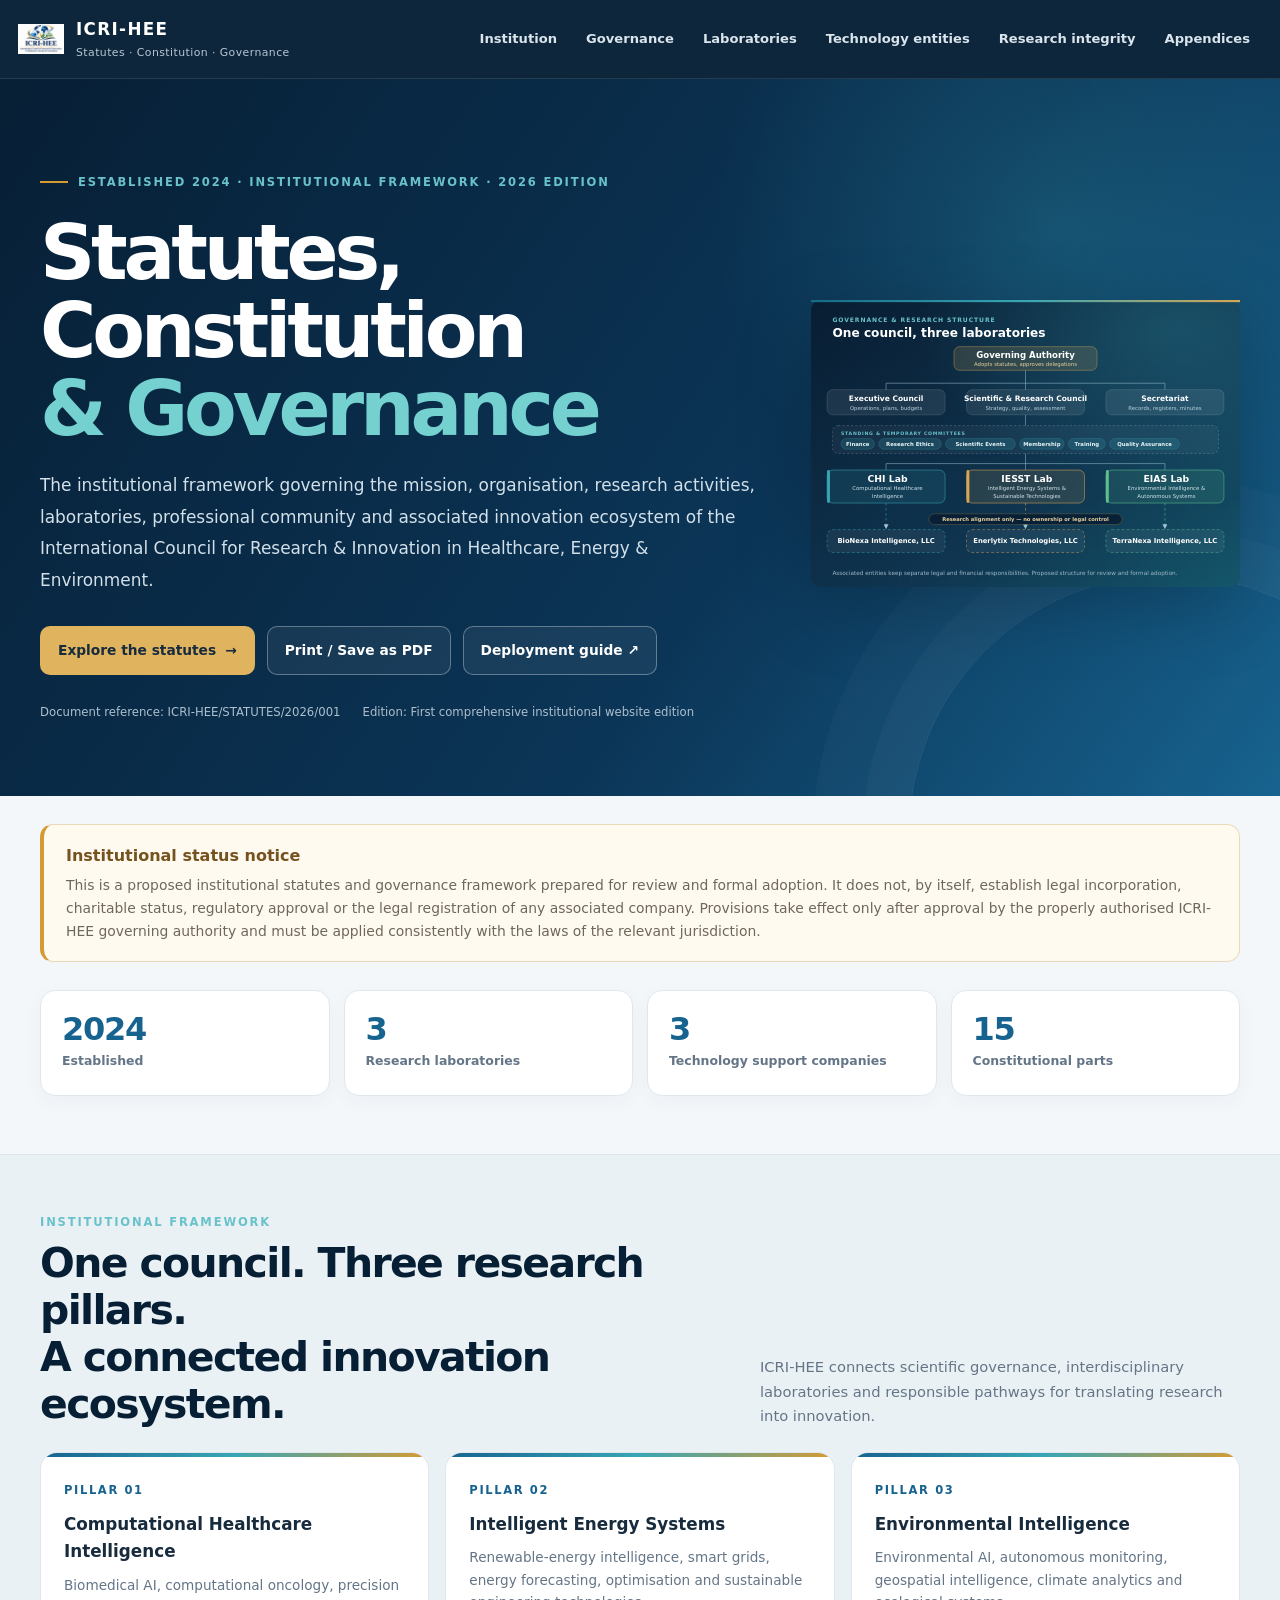
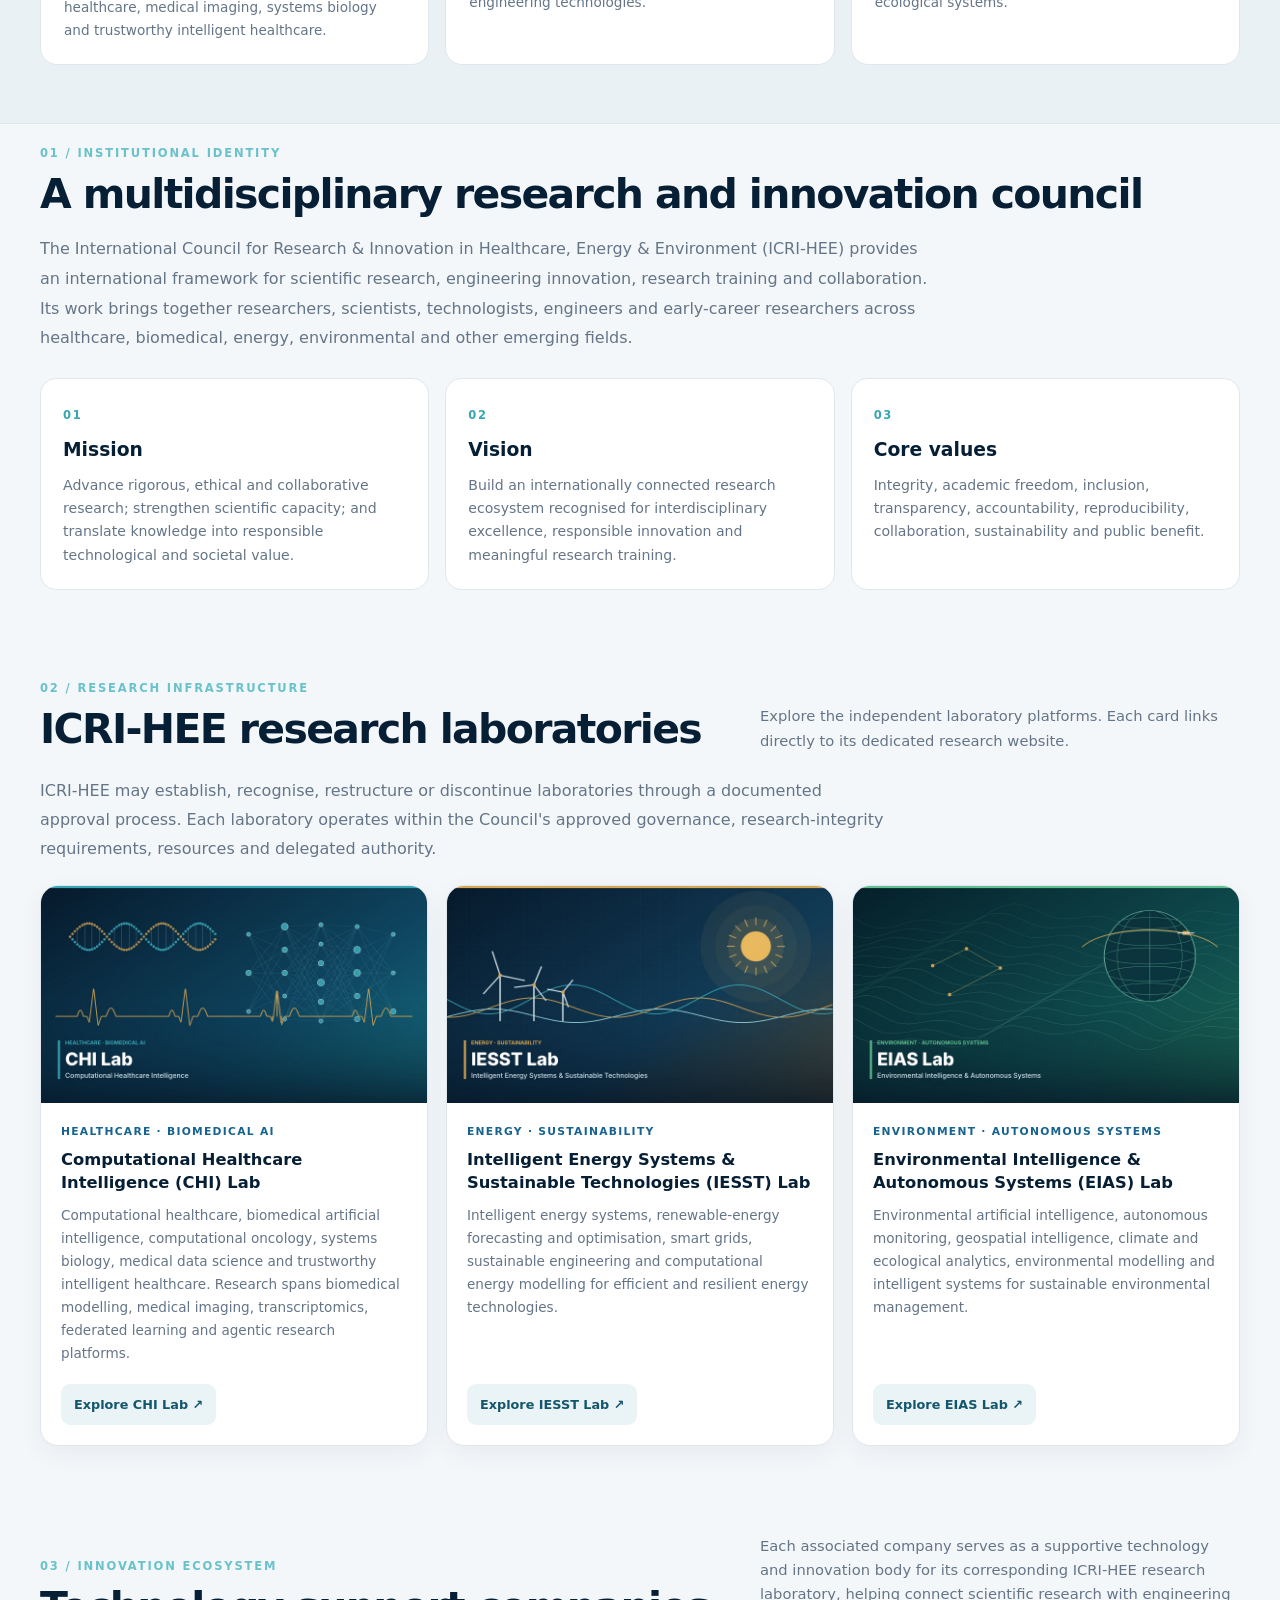
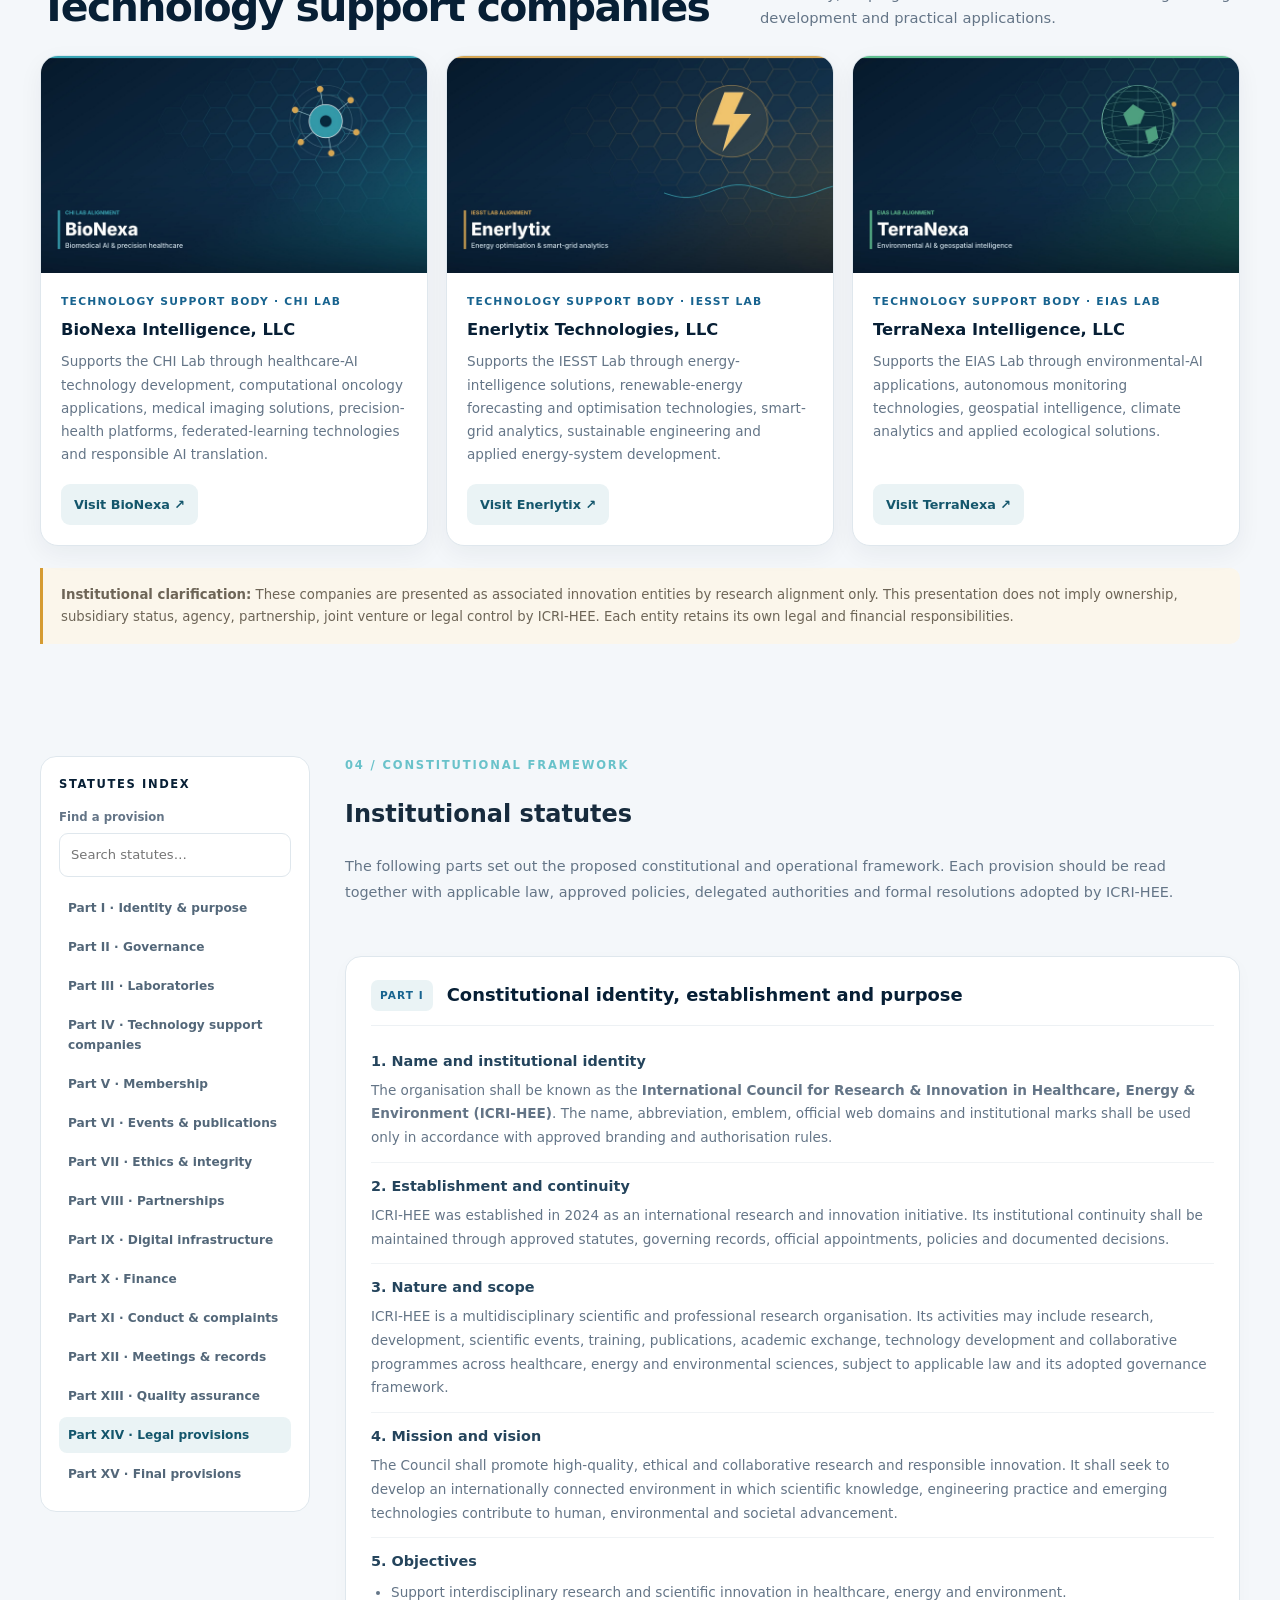
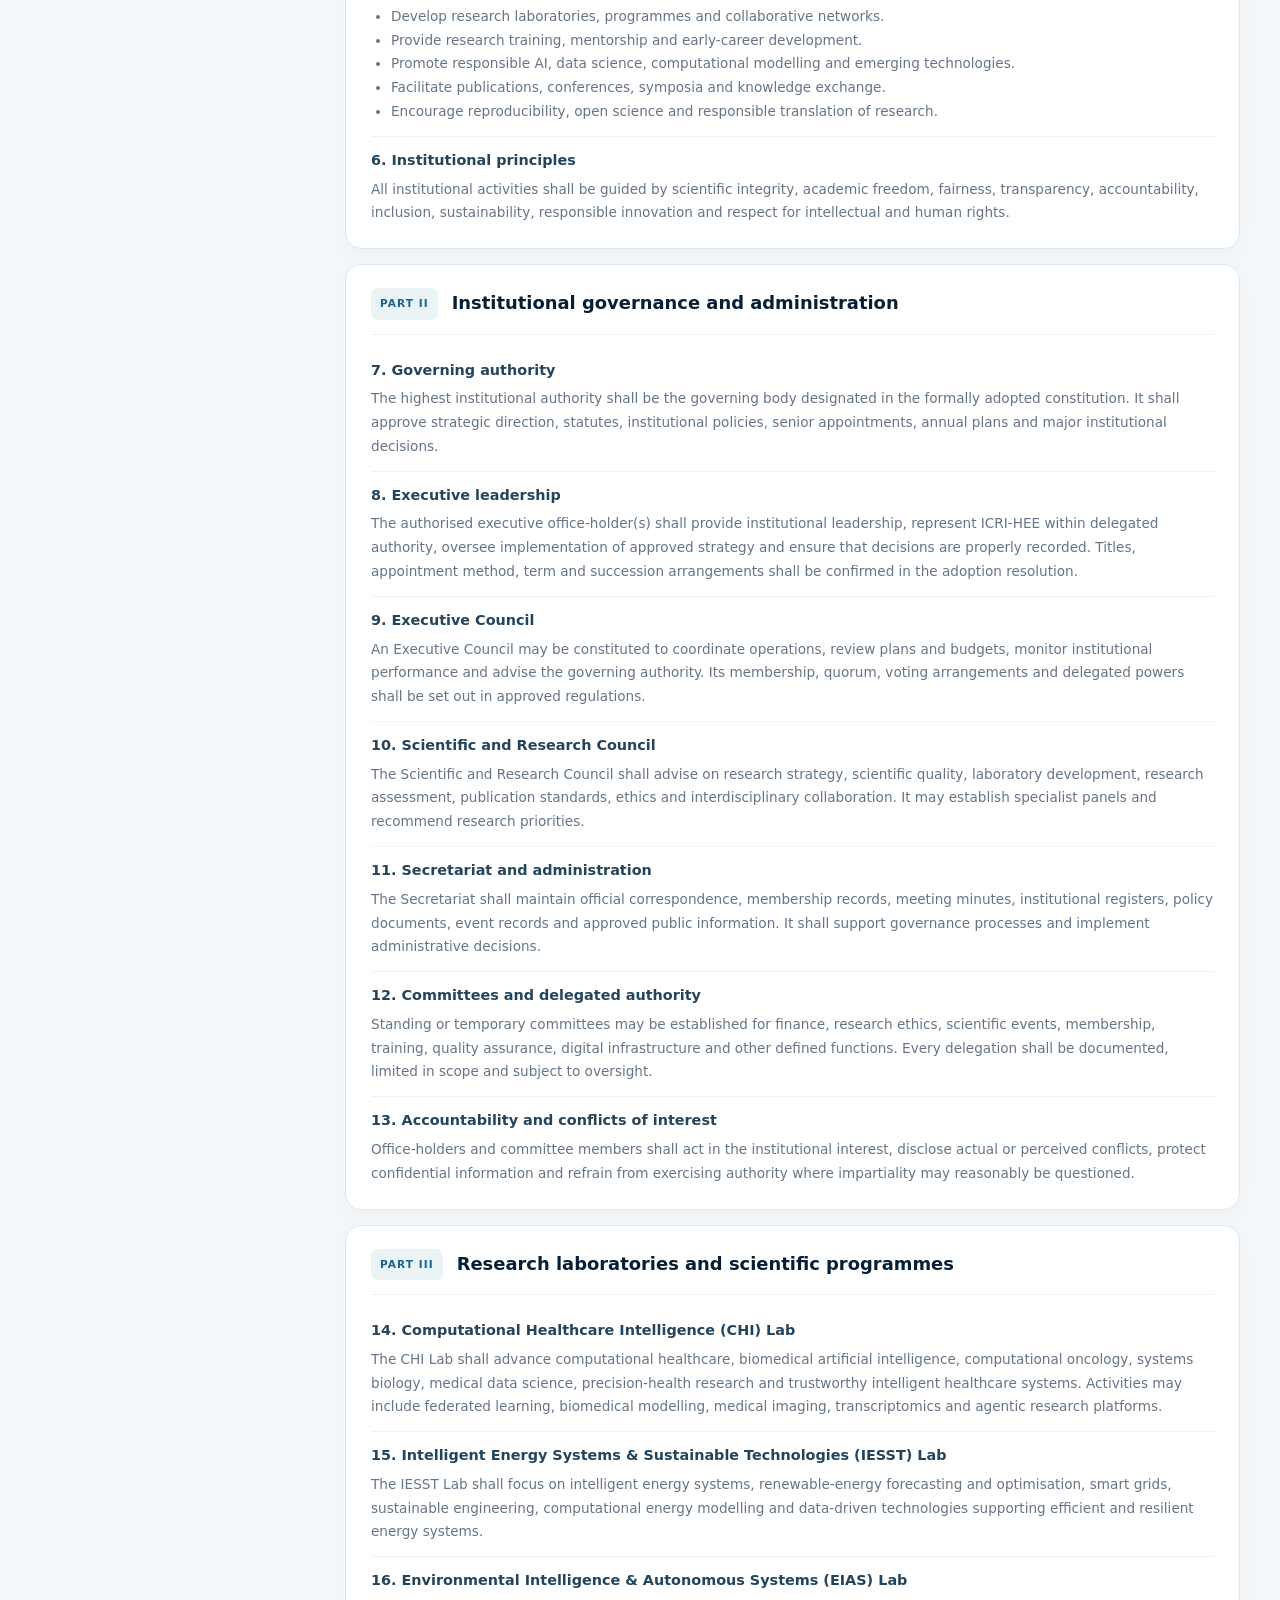
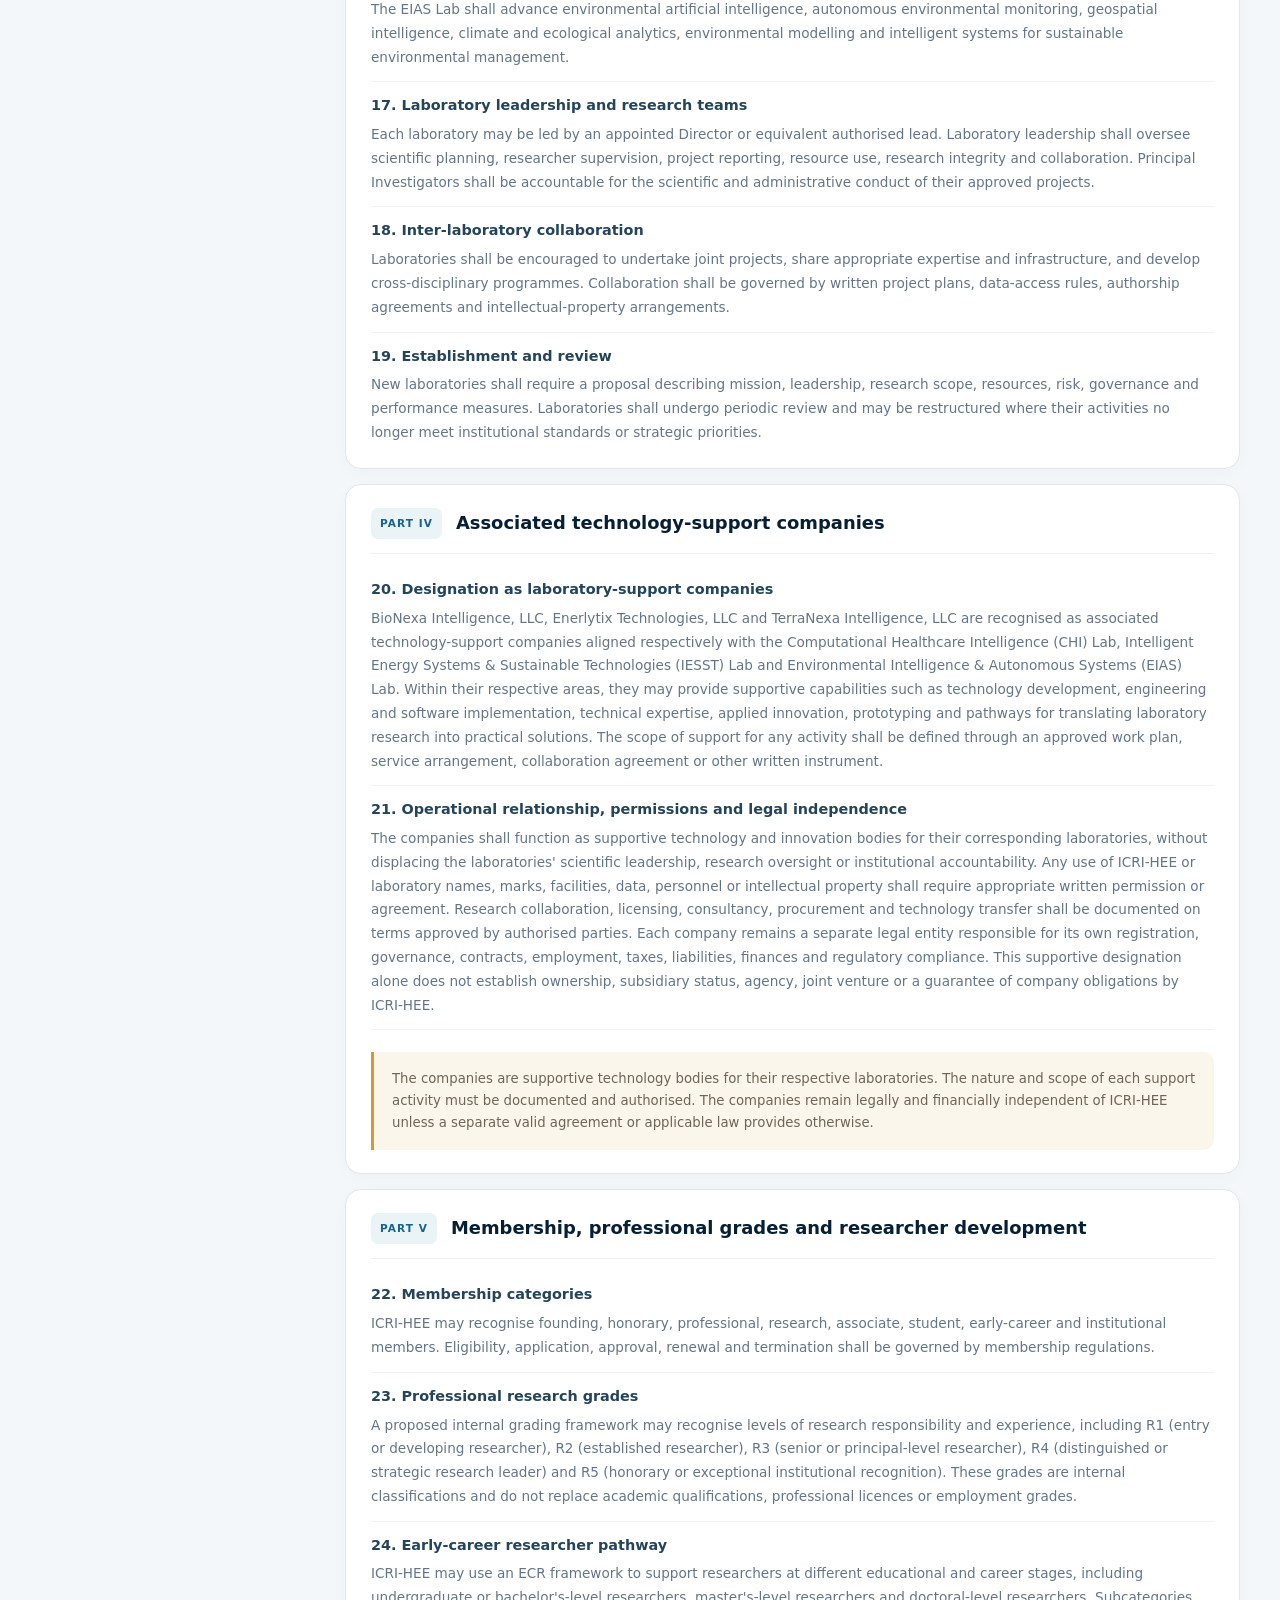
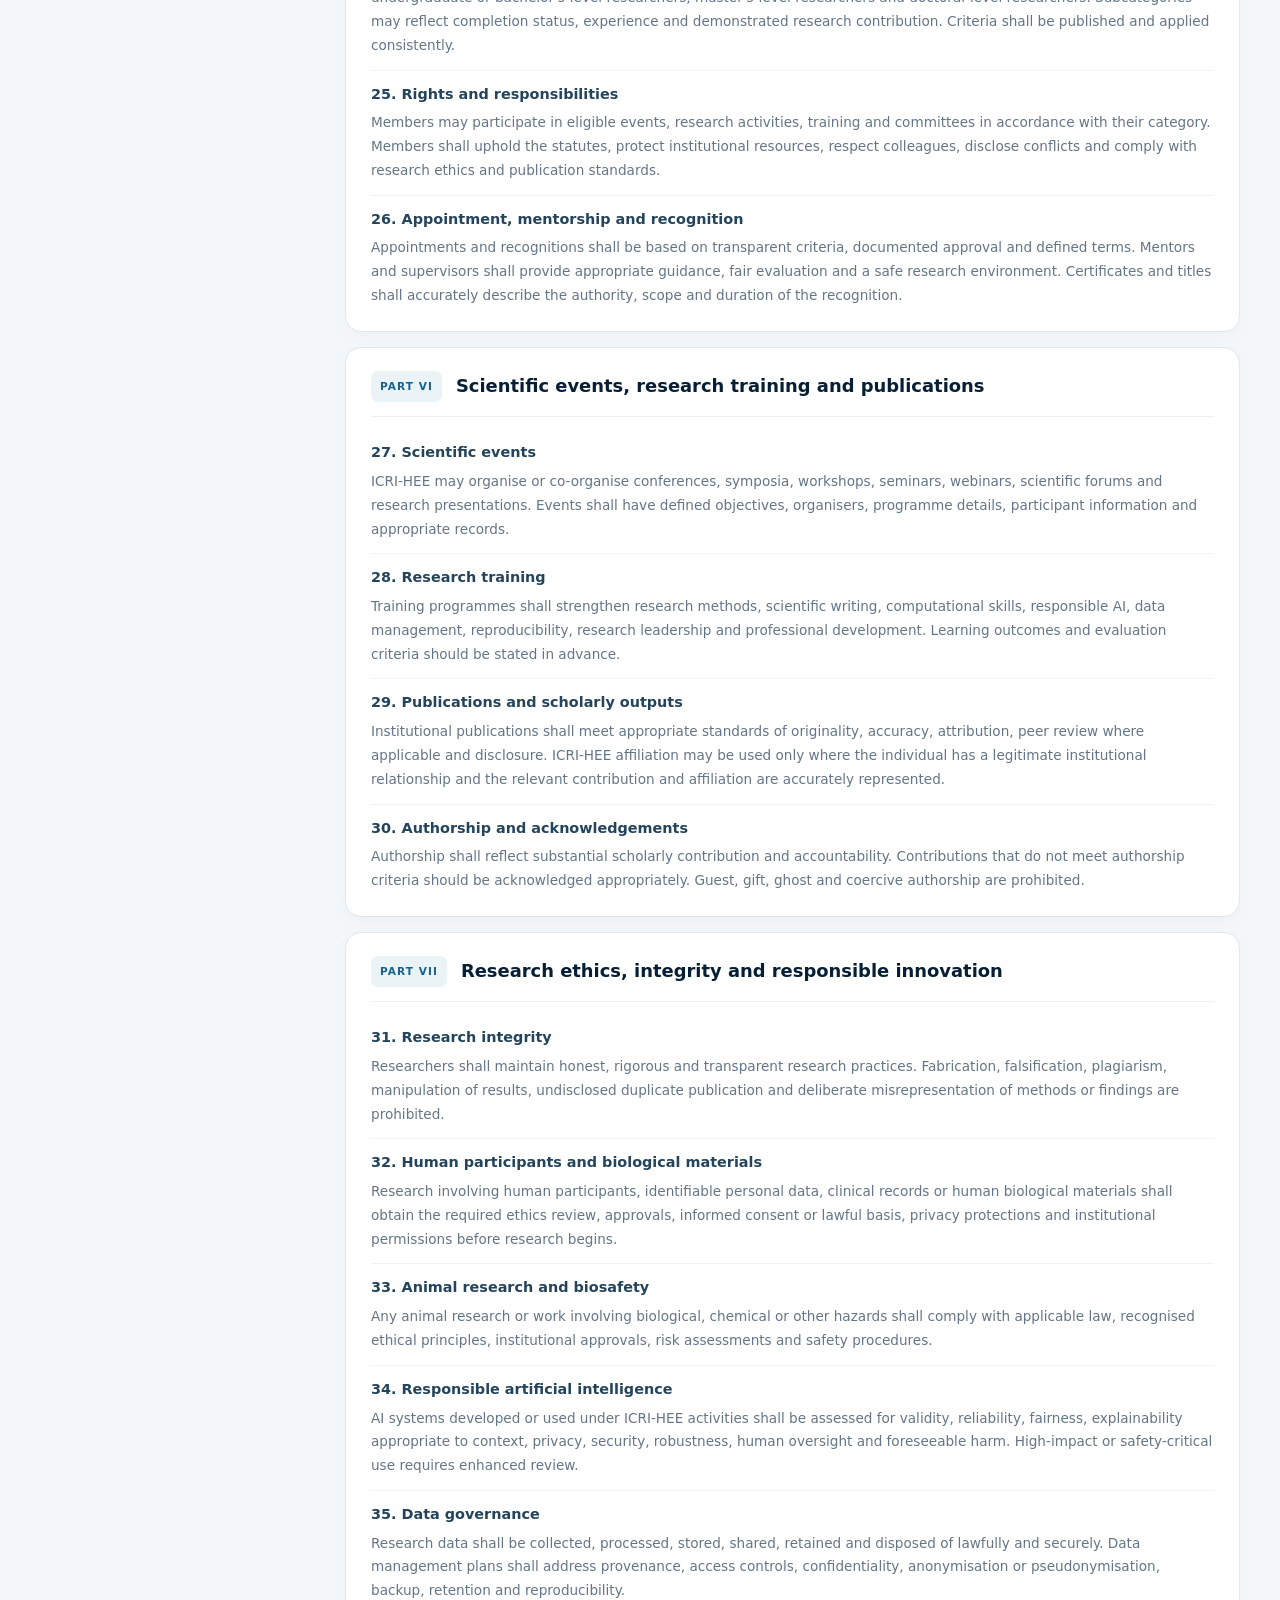
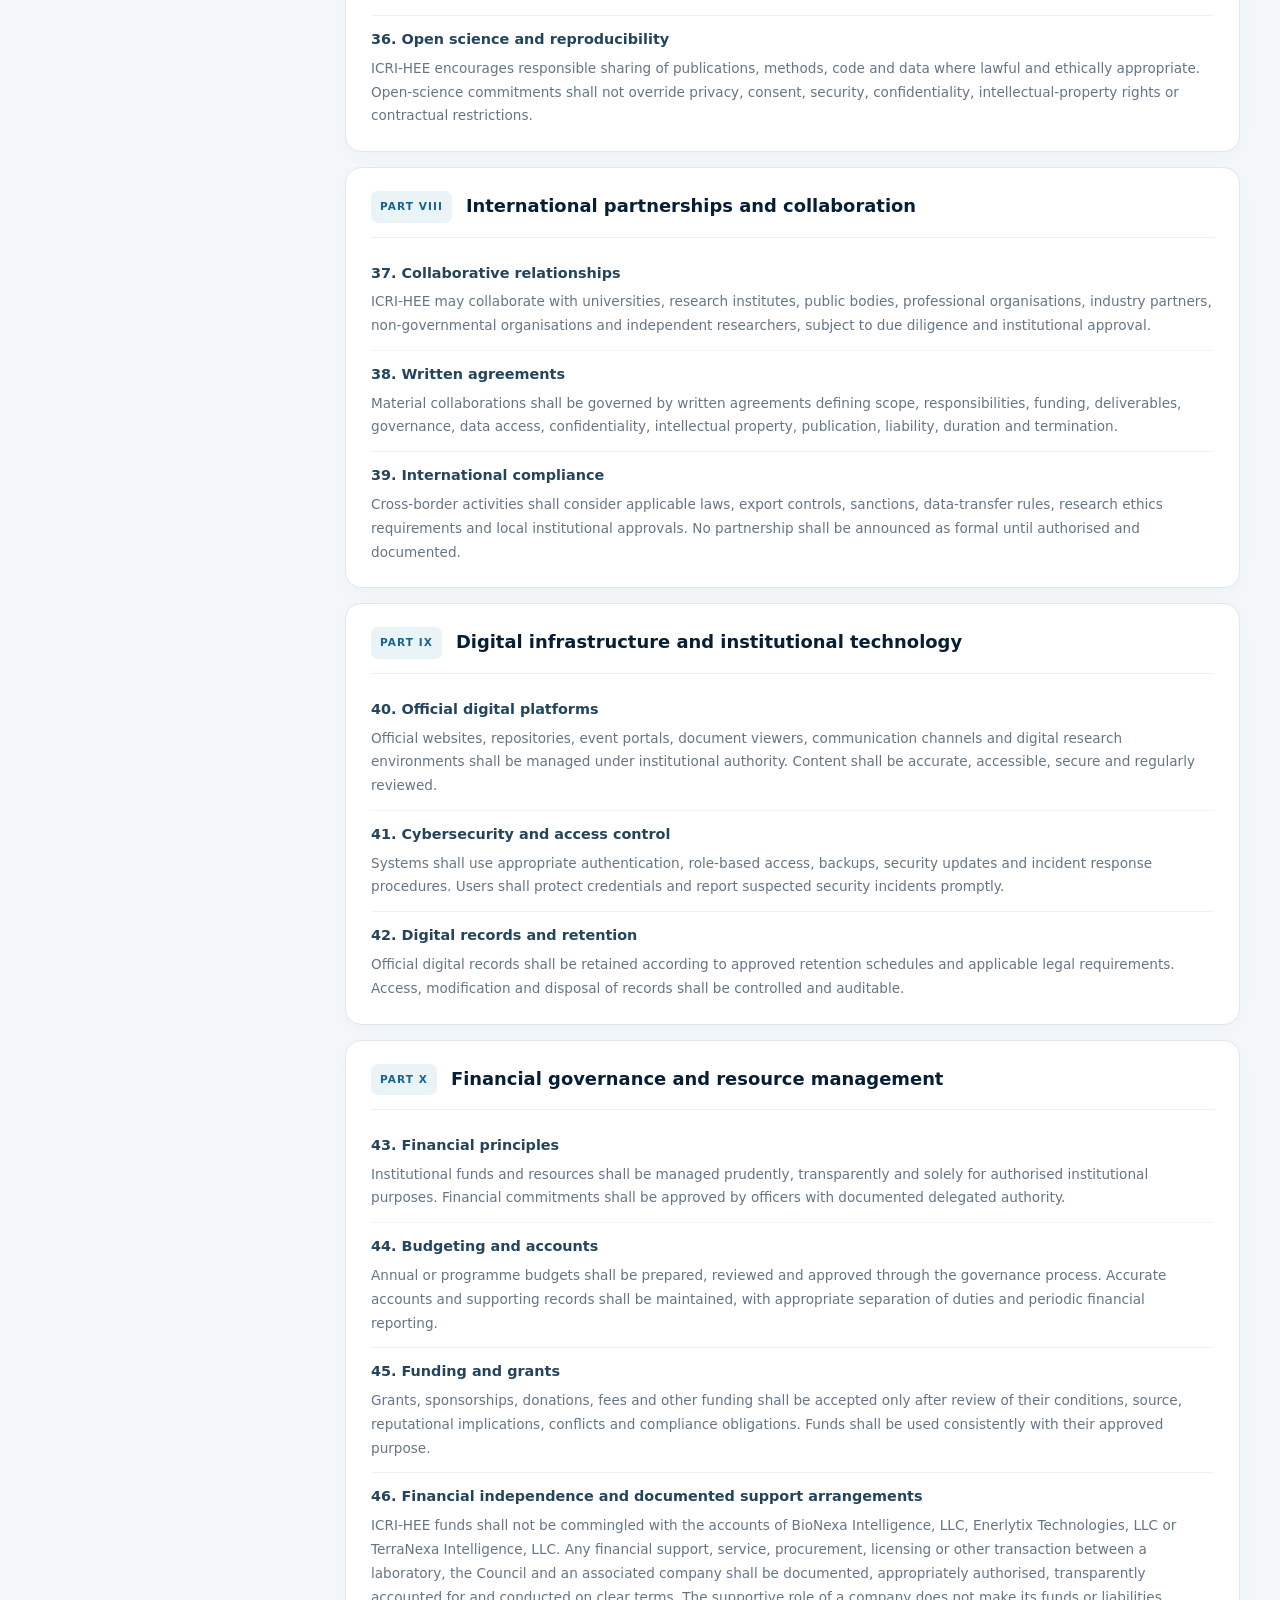
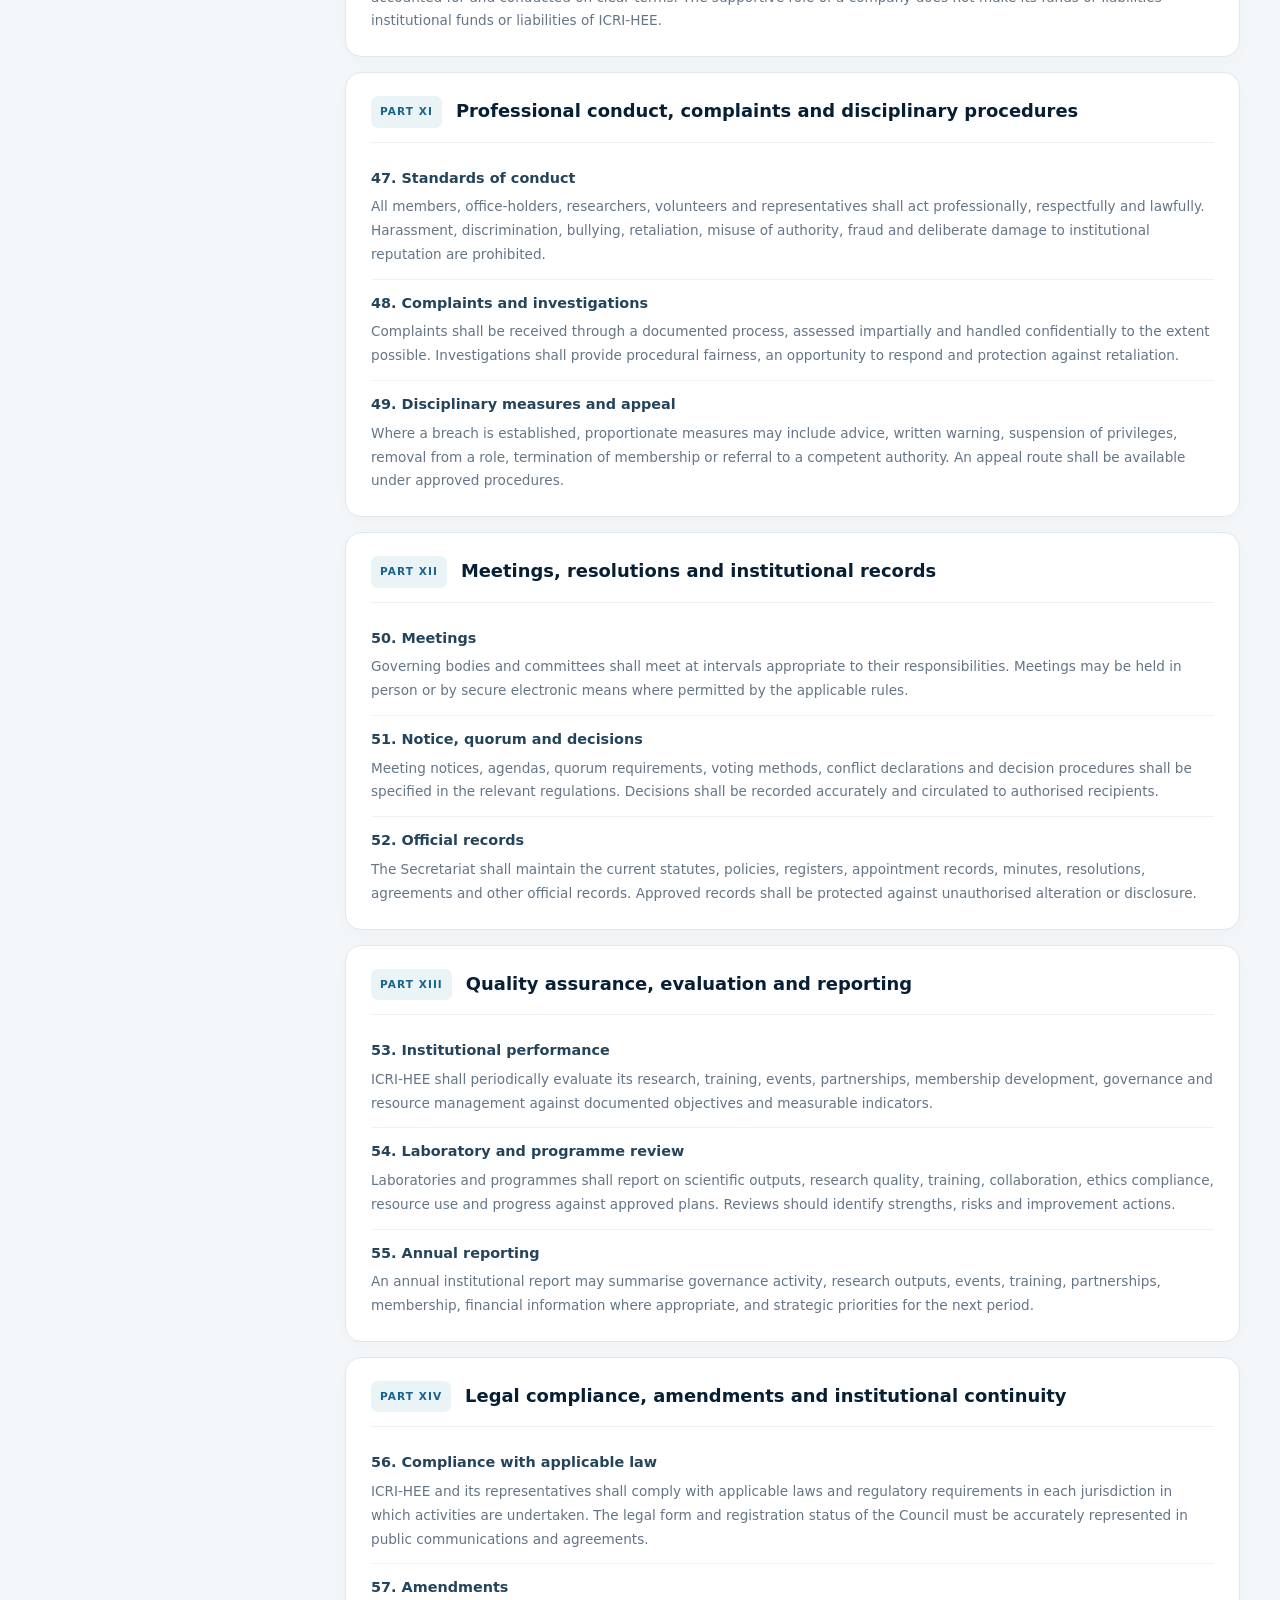
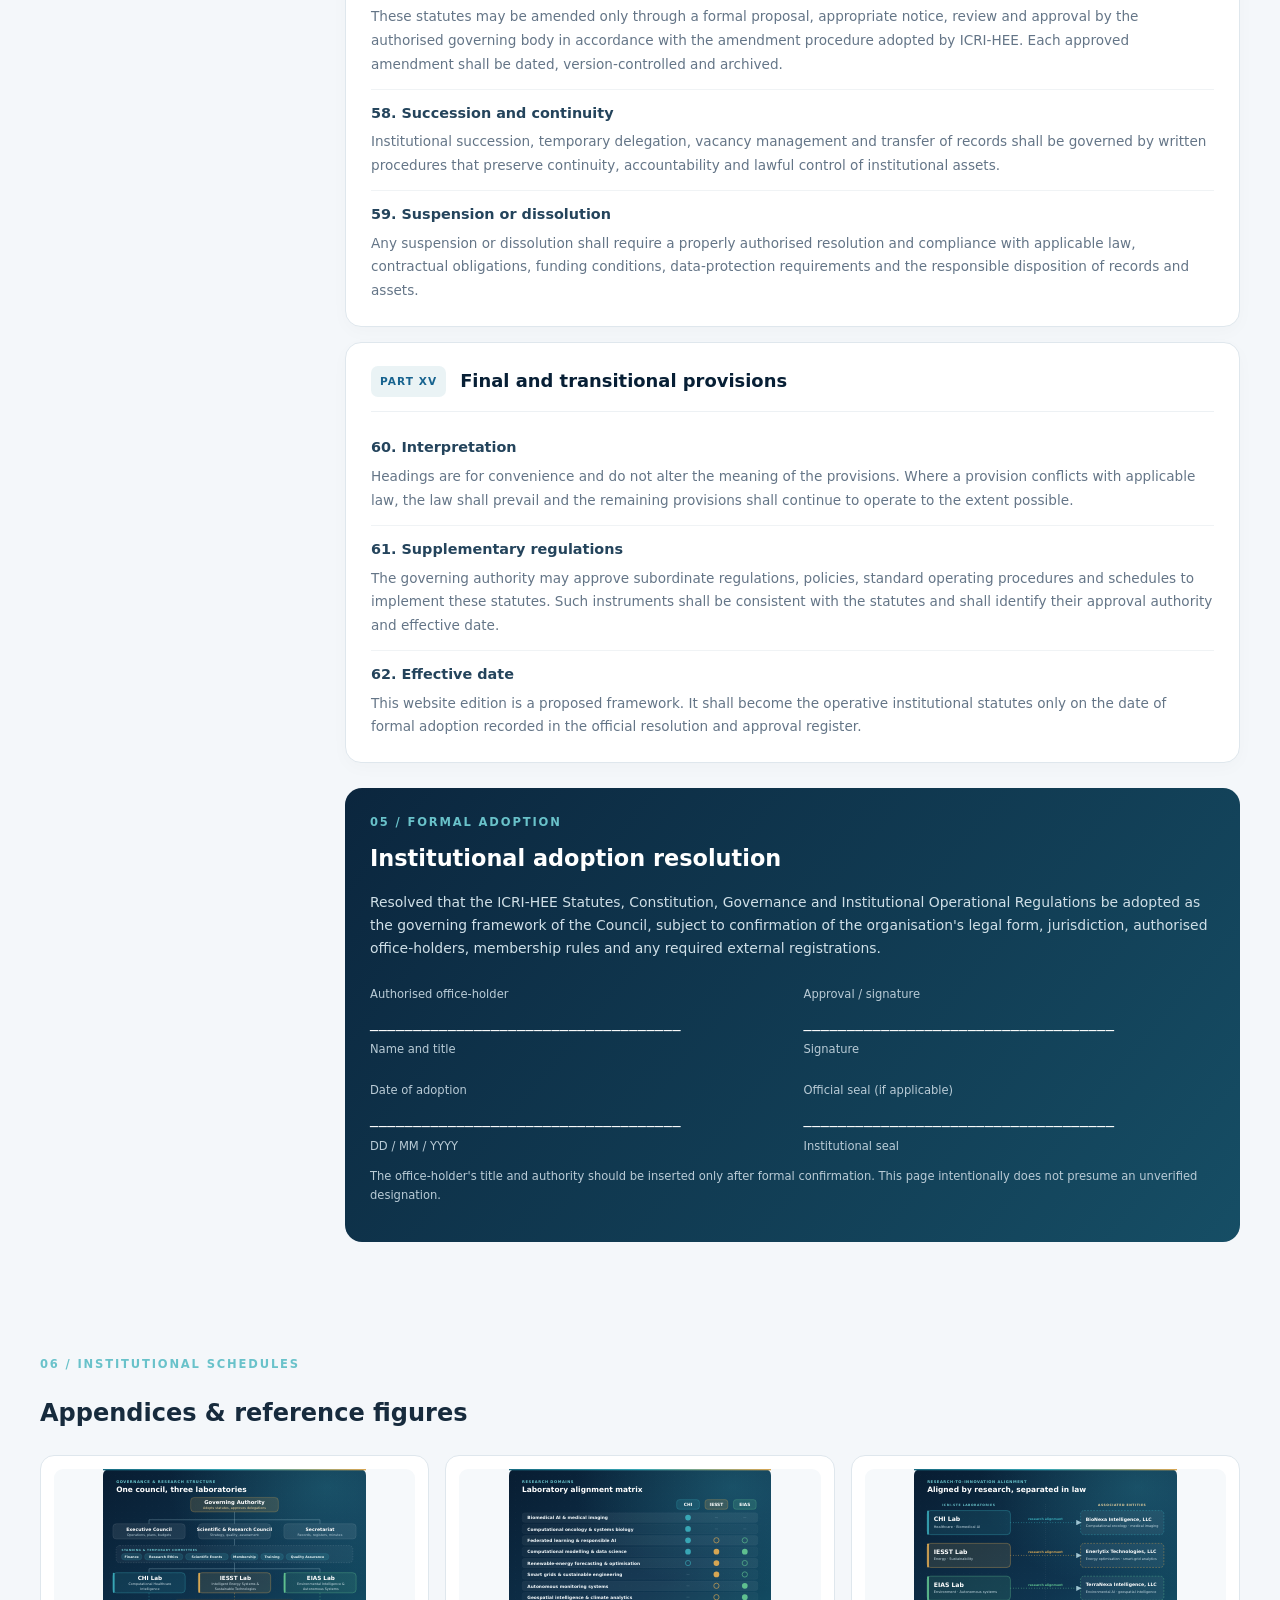
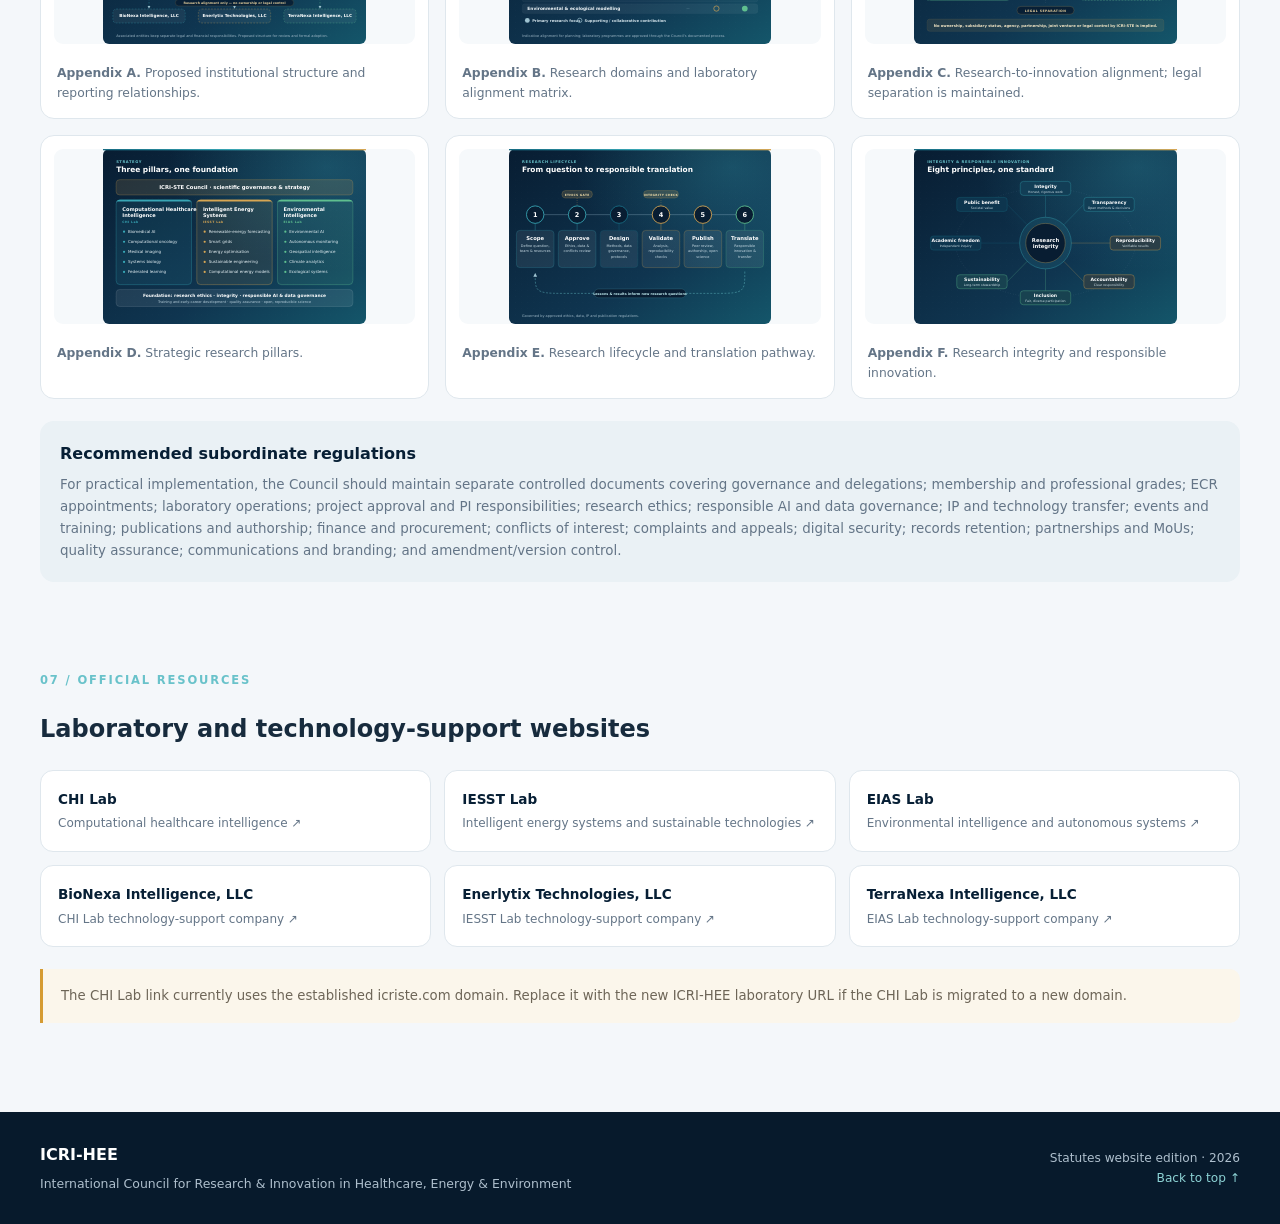
==== commit 25543183: "Add files via upload" ====
--- a/index.html
+++ b/index.html
@@ -86,7 +86,7 @@
   </section>
   <section class="stats wrap" aria-label="Institutional overview">
     <div class="stat"><b>2024</b><span>Established</span></div><div class="stat"><b>3</b><span>Research laboratories</span></div>
-    <div class="stat"><b>3</b><span>Associated technology entities</span></div><div class="stat"><b>15</b><span>Constitutional parts</span></div>
+    <div class="stat"><b>3</b><span>Technology support companies</span></div><div class="stat"><b>15</b><span>Constitutional parts</span></div>
   </section>
   <section class="framework">
     <div class="wrap">
@@ -130,11 +130,11 @@
     </div>
   </section>
   <section class="content-section wrap" id="entities">
-    <div class="section-heading"><div><div class="section-kicker">03 / Innovation ecosystem</div><h2>Associated technology entities</h2></div><p>Research-to-innovation alignment is presented transparently while maintaining each entity's separate legal and financial responsibilities.</p></div>
-    <div class="profile-grid" aria-label="Associated technology and innovation entities">
-      <article class="profile-card"><div class="profile-image-wrap"><img class="profile-image" src="assets/BioNexa_Intelligence_LLC.jpeg" alt="BioNexa Intelligence LLC" loading="lazy"></div><div class="profile-body"><span class="profile-kicker">CHI Lab alignment</span><h3>BioNexa Intelligence, LLC</h3><p>Computational oncology, biomedical AI, medical imaging, precision medicine, intelligent healthcare platforms, federated learning and responsible AI.</p><a class="profile-link" href="https://didarmurad2019.github.io/BioNexa-Intelligence-LLC.github.io/" target="_blank" rel="noopener noreferrer">Visit BioNexa ↗</a></div></article>
-      <article class="profile-card"><div class="profile-image-wrap"><img class="profile-image" src="assets/Enerlytix_Technologies_LLC.jpeg" alt="Enerlytix Technologies LLC" loading="lazy"></div><div class="profile-body"><span class="profile-kicker">IESST Lab alignment</span><h3>Enerlytix Technologies, LLC</h3><p>AI-enabled energy optimisation, renewable-energy forecasting, smart-grid analytics, sustainable engineering and intelligent energy technologies.</p><a class="profile-link" href="https://didarmurad2019.github.io/Enerlytix-Technologies-LLC.github.io/" target="_blank" rel="noopener noreferrer">Visit Enerlytix ↗</a></div></article>
-      <article class="profile-card"><div class="profile-image-wrap"><img class="profile-image" src="assets/TerraNexa_Intelligence_LLC.jpeg" alt="TerraNexa Intelligence LLC" loading="lazy"></div><div class="profile-body"><span class="profile-kicker">EIAS Lab alignment</span><h3>TerraNexa Intelligence, LLC</h3><p>Environmental AI, autonomous monitoring, geospatial intelligence, climate analytics and ecological technologies.</p><a class="profile-link" href="https://didarmurad2019.github.io/TerraNexa-Intelligence-LLC.github.io/" target="_blank" rel="noopener noreferrer">Visit TerraNexa ↗</a></div></article>
+    <div class="section-heading"><div><div class="section-kicker">03 / Innovation ecosystem</div><h2>Technology support companies</h2></div><p>Each associated company serves as a supportive technology and innovation body for its corresponding ICRI-HEE research laboratory, helping connect scientific research with engineering development and practical applications.</p></div>
+    <div class="profile-grid" aria-label="Technology support companies aligned with ICRI-HEE laboratories">
+      <article class="profile-card"><div class="profile-image-wrap"><img class="profile-image" src="assets/BioNexa_Intelligence_LLC.jpeg" alt="BioNexa Intelligence LLC" loading="lazy"></div><div class="profile-body"><span class="profile-kicker">Technology support body · CHI Lab</span><h3>BioNexa Intelligence, LLC</h3><p>Supports the CHI Lab through healthcare-AI technology development, computational oncology applications, medical imaging solutions, precision-health platforms, federated-learning technologies and responsible AI translation.</p><a class="profile-link" href="https://didarmurad2019.github.io/BioNexa-Intelligence-LLC.github.io/" target="_blank" rel="noopener noreferrer">Visit BioNexa ↗</a></div></article>
+      <article class="profile-card"><div class="profile-image-wrap"><img class="profile-image" src="assets/Enerlytix_Technologies_LLC.jpeg" alt="Enerlytix Technologies LLC" loading="lazy"></div><div class="profile-body"><span class="profile-kicker">Technology support body · IESST Lab</span><h3>Enerlytix Technologies, LLC</h3><p>Supports the IESST Lab through energy-intelligence solutions, renewable-energy forecasting and optimisation technologies, smart-grid analytics, sustainable engineering and applied energy-system development.</p><a class="profile-link" href="https://didarmurad2019.github.io/Enerlytix-Technologies-LLC.github.io/" target="_blank" rel="noopener noreferrer">Visit Enerlytix ↗</a></div></article>
+      <article class="profile-card"><div class="profile-image-wrap"><img class="profile-image" src="assets/TerraNexa_Intelligence_LLC.jpeg" alt="TerraNexa Intelligence LLC" loading="lazy"></div><div class="profile-body"><span class="profile-kicker">Technology support body · EIAS Lab</span><h3>TerraNexa Intelligence, LLC</h3><p>Supports the EIAS Lab through environmental-AI applications, autonomous monitoring technologies, geospatial intelligence, climate analytics and applied ecological solutions.</p><a class="profile-link" href="https://didarmurad2019.github.io/TerraNexa-Intelligence-LLC.github.io/" target="_blank" rel="noopener noreferrer">Visit TerraNexa ↗</a></div></article>
     </div>
     <p class="profile-note"><strong>Institutional clarification:</strong> These companies are presented as associated innovation entities by research alignment only. This presentation does not imply ownership, subsidiary status, agency, partnership, joint venture or legal control by ICRI-HEE. Each entity retains its own legal and financial responsibilities.</p>
   </section>
@@ -145,7 +145,7 @@
       <input id="searchInput" type="search" placeholder="Search statutes…" autocomplete="off">
       <nav id="sectionNav" aria-label="Constitutional parts">
         <a href="#part-1">Part I · Identity &amp; purpose</a><a href="#part-2">Part II · Governance</a><a href="#part-3">Part III · Laboratories</a>
-        <a href="#part-4">Part IV · Associated entities</a><a href="#part-5">Part V · Membership</a><a href="#part-6">Part VI · Events &amp; publications</a>
+        <a href="#part-4">Part IV · Technology support companies</a><a href="#part-5">Part V · Membership</a><a href="#part-6">Part VI · Events &amp; publications</a>
         <a href="#part-7">Part VII · Ethics &amp; integrity</a><a href="#part-8">Part VIII · Partnerships</a><a href="#part-9">Part IX · Digital infrastructure</a>
         <a href="#part-10">Part X · Finance</a><a href="#part-11">Part XI · Conduct &amp; complaints</a><a href="#part-12">Part XII · Meetings &amp; records</a>
         <a href="#part-13">Part XIII · Quality assurance</a><a href="#part-14">Part XIV · Legal provisions</a><a href="#part-15">Part XV · Final provisions</a>
@@ -189,10 +189,10 @@
       </article>
 
       <article class="part" id="part-4" data-search="companies LLC BioNexa Enerlytix TerraNexa legal separation subsidiaries liability">
-        <div class="part-head"><span>PART IV</span><h3>Associated technology and innovation entities</h3></div>
-        <div class="clause"><h4>20. Legal and financial separation</h4><p>Each company shall remain responsible for its own legal status, registration, governance, contracts, employment, taxes, liabilities, finances and regulatory compliance. No company shall represent that ICRI-HEE guarantees its obligations unless a valid written instrument expressly provides otherwise.</p></div>
-        <div class="clause"><h4>21. Collaboration and use of institutional identity</h4><p>Any use of ICRI-HEE or laboratory names, marks, facilities, data, personnel or intellectual property by an associated entity shall require appropriate written permission or agreement. Research collaboration, licensing, consultancy and technology transfer shall be documented on terms approved by authorised parties.</p></div>
-        <p class="profile-note">Associated entities are presented by research alignment only. This does not imply ownership, subsidiary status, agency, partnership, joint venture or legal control by ICRI-HEE. Each entity retains its own legal and financial responsibilities.</p>
+        <div class="part-head"><span>PART IV</span><h3>Associated technology-support companies</h3></div>
+        <div class="clause"><h4>20. Designation as laboratory-support companies</h4><p>BioNexa Intelligence, LLC, Enerlytix Technologies, LLC and TerraNexa Intelligence, LLC are recognised as associated technology-support companies aligned respectively with the Computational Healthcare Intelligence (CHI) Lab, Intelligent Energy Systems &amp; Sustainable Technologies (IESST) Lab and Environmental Intelligence &amp; Autonomous Systems (EIAS) Lab. Within their respective areas, they may provide supportive capabilities such as technology development, engineering and software implementation, technical expertise, applied innovation, prototyping and pathways for translating laboratory research into practical solutions. The scope of support for any activity shall be defined through an approved work plan, service arrangement, collaboration agreement or other written instrument.</p></div>
+        <div class="clause"><h4>21. Operational relationship, permissions and legal independence</h4><p>The companies shall function as supportive technology and innovation bodies for their corresponding laboratories, without displacing the laboratories' scientific leadership, research oversight or institutional accountability. Any use of ICRI-HEE or laboratory names, marks, facilities, data, personnel or intellectual property shall require appropriate written permission or agreement. Research collaboration, licensing, consultancy, procurement and technology transfer shall be documented on terms approved by authorised parties. Each company remains a separate legal entity responsible for its own registration, governance, contracts, employment, taxes, liabilities, finances and regulatory compliance. This supportive designation alone does not establish ownership, subsidiary status, agency, joint venture or a guarantee of company obligations by ICRI-HEE.</p></div>
+        <p class="profile-note">The companies are supportive technology bodies for their respective laboratories. The nature and scope of each support activity must be documented and authorised. The companies remain legally and financially independent of ICRI-HEE unless a separate valid agreement or applicable law provides otherwise.</p>
       </article>
 
       <article class="part" id="part-5" data-search="membership categories professional grades R1 R2 R3 R4 R5 ECR1 ECR2 ECR3 appointment rights responsibilities">
@@ -241,7 +241,7 @@
         <div class="clause"><h4>43. Financial principles</h4><p>Institutional funds and resources shall be managed prudently, transparently and solely for authorised institutional purposes. Financial commitments shall be approved by officers with documented delegated authority.</p></div>
         <div class="clause"><h4>44. Budgeting and accounts</h4><p>Annual or programme budgets shall be prepared, reviewed and approved through the governance process. Accurate accounts and supporting records shall be maintained, with appropriate separation of duties and periodic financial reporting.</p></div>
         <div class="clause"><h4>45. Funding and grants</h4><p>Grants, sponsorships, donations, fees and other funding shall be accepted only after review of their conditions, source, reputational implications, conflicts and compliance obligations. Funds shall be used consistently with their approved purpose.</p></div>
-        <div class="clause"><h4>46. Separation of company finances</h4><p>ICRI-HEE funds shall not be commingled with the accounts of BioNexa Intelligence, LLC, Enerlytix Technologies, LLC or TerraNexa Intelligence, LLC. Any transaction between the Council and an associated entity shall be documented, appropriately authorised and conducted on clear terms.</p></div>
+        <div class="clause"><h4>46. Financial independence and documented support arrangements</h4><p>ICRI-HEE funds shall not be commingled with the accounts of BioNexa Intelligence, LLC, Enerlytix Technologies, LLC or TerraNexa Intelligence, LLC. Any financial support, service, procurement, licensing or other transaction between a laboratory, the Council and an associated company shall be documented, appropriately authorised, transparently accounted for and conducted on clear terms. The supportive role of a company does not make its funds or liabilities institutional funds or liabilities of ICRI-HEE.</p></div>
       </article>
 
       <article class="part" id="part-11" data-search="professional conduct complaints disciplinary grievance investigation appeal harassment discrimination">
@@ -306,14 +306,14 @@
     <div class="regulations-note"><h3>Recommended subordinate regulations</h3><p>For practical implementation, the Council should maintain separate controlled documents covering governance and delegations; membership and professional grades; ECR appointments; laboratory operations; project approval and PI responsibilities; research ethics; responsible AI and data governance; IP and technology transfer; events and training; publications and authorship; finance and procurement; conflicts of interest; complaints and appeals; digital security; records retention; partnerships and MoUs; quality assurance; communications and branding; and amendment/version control.</p></div>
   </section>
   <section class="content-section wrap" id="resources">
-    <div class="section-kicker">07 / Official resources</div><h2>Institutional websites</h2>
+    <div class="section-kicker">07 / Official resources</div><h2>Laboratory and technology-support websites</h2>
     <div class="resource-links">
       <a href="https://icriste.com/computational-healthcare-intelligence-lab-chi-lab/" target="_blank" rel="noopener noreferrer"><b>CHI Lab</b><span>Computational healthcare intelligence ↗</span></a>
       <a href="https://partnerships2024.github.io/IESST-Lab.github.io/" target="_blank" rel="noopener noreferrer"><b>IESST Lab</b><span>Intelligent energy systems and sustainable technologies ↗</span></a>
       <a href="https://partnerships2024.github.io/EIAS-Lab.github.io/" target="_blank" rel="noopener noreferrer"><b>EIAS Lab</b><span>Environmental intelligence and autonomous systems ↗</span></a>
-      <a href="https://didarmurad2019.github.io/BioNexa-Intelligence-LLC.github.io/" target="_blank" rel="noopener noreferrer"><b>BioNexa Intelligence, LLC</b><span>Healthcare AI and computational innovation ↗</span></a>
-      <a href="https://didarmurad2019.github.io/Enerlytix-Technologies-LLC.github.io/" target="_blank" rel="noopener noreferrer"><b>Enerlytix Technologies, LLC</b><span>Energy intelligence and optimisation ↗</span></a>
-      <a href="https://didarmurad2019.github.io/TerraNexa-Intelligence-LLC.github.io/" target="_blank" rel="noopener noreferrer"><b>TerraNexa Intelligence, LLC</b><span>Environmental AI and autonomous systems ↗</span></a>
+      <a href="https://didarmurad2019.github.io/BioNexa-Intelligence-LLC.github.io/" target="_blank" rel="noopener noreferrer"><b>BioNexa Intelligence, LLC</b><span>CHI Lab technology-support company ↗</span></a>
+      <a href="https://didarmurad2019.github.io/Enerlytix-Technologies-LLC.github.io/" target="_blank" rel="noopener noreferrer"><b>Enerlytix Technologies, LLC</b><span>IESST Lab technology-support company ↗</span></a>
+      <a href="https://didarmurad2019.github.io/TerraNexa-Intelligence-LLC.github.io/" target="_blank" rel="noopener noreferrer"><b>TerraNexa Intelligence, LLC</b><span>EIAS Lab technology-support company ↗</span></a>
     </div>
     <p class="profile-note">The CHI Lab link currently uses the established icriste.com domain. Replace it with the new ICRI-HEE laboratory URL if the CHI Lab is migrated to a new domain.</p>
   </section>
